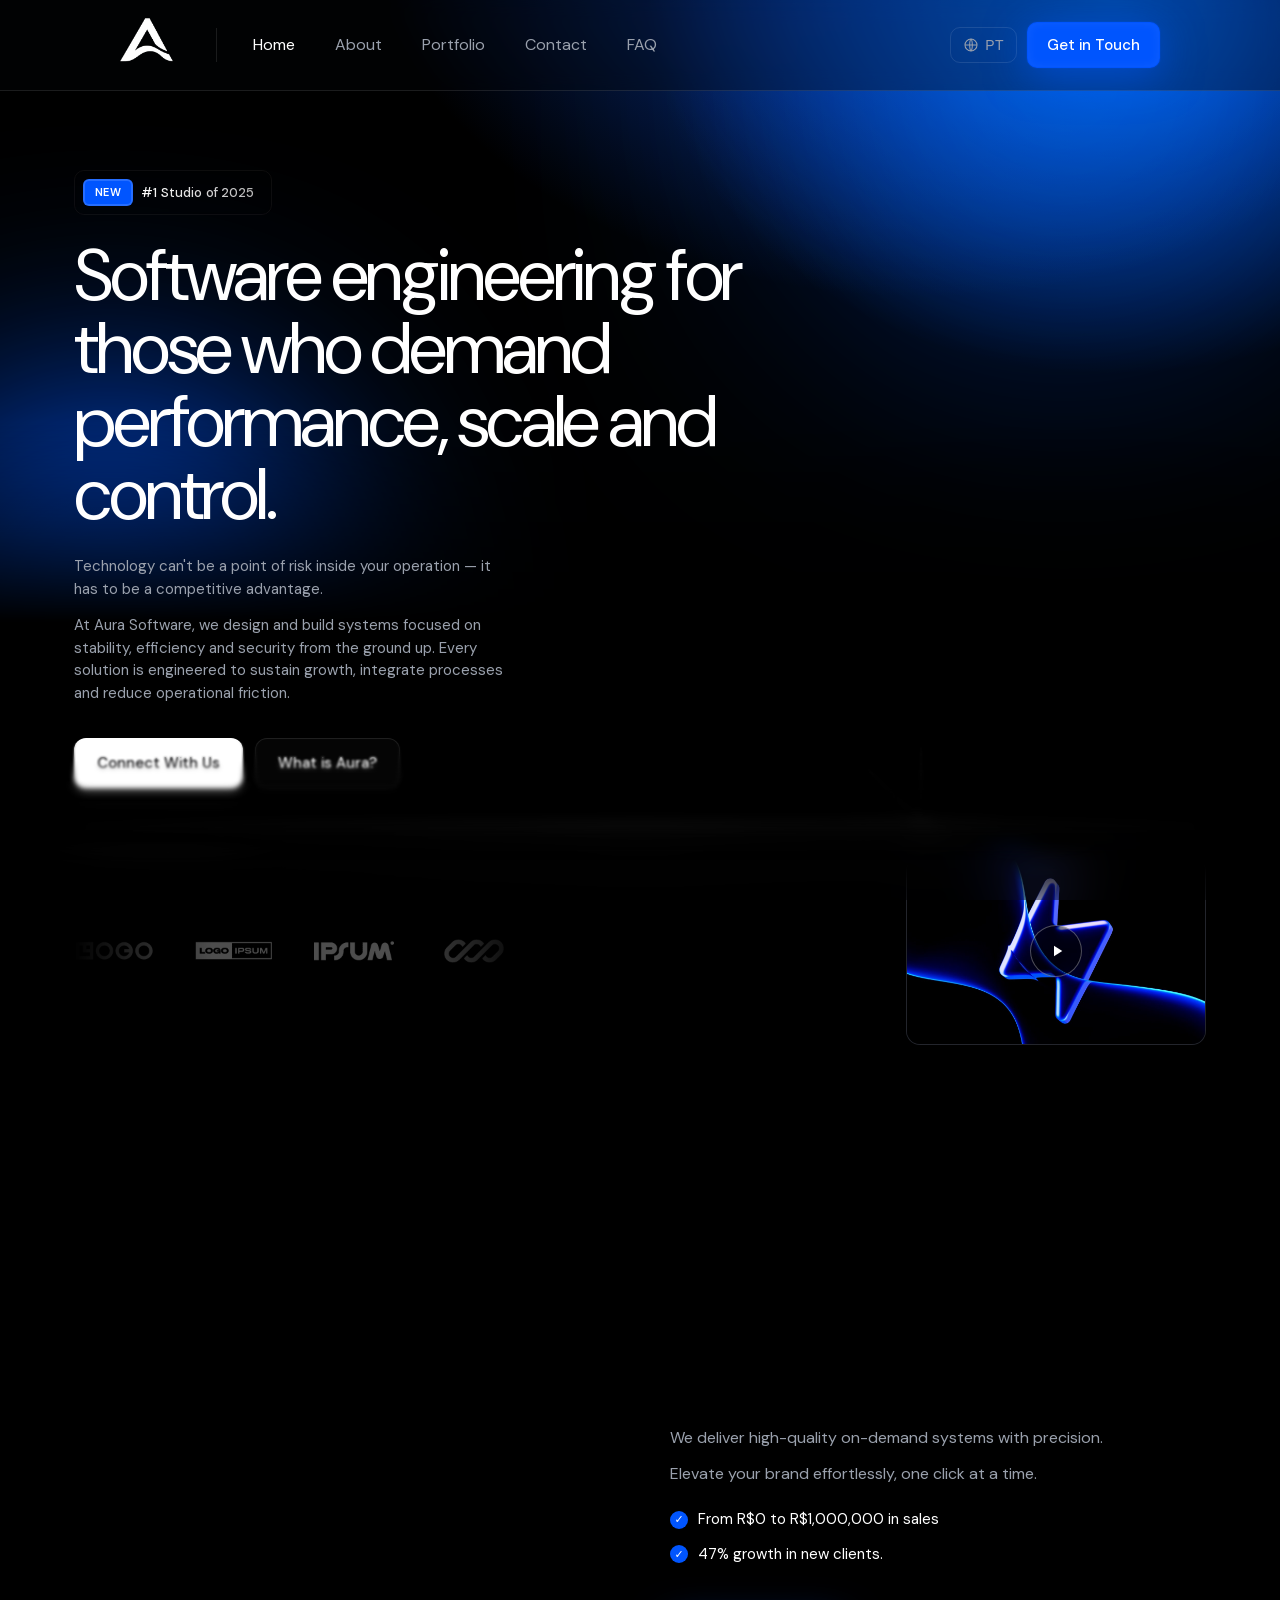
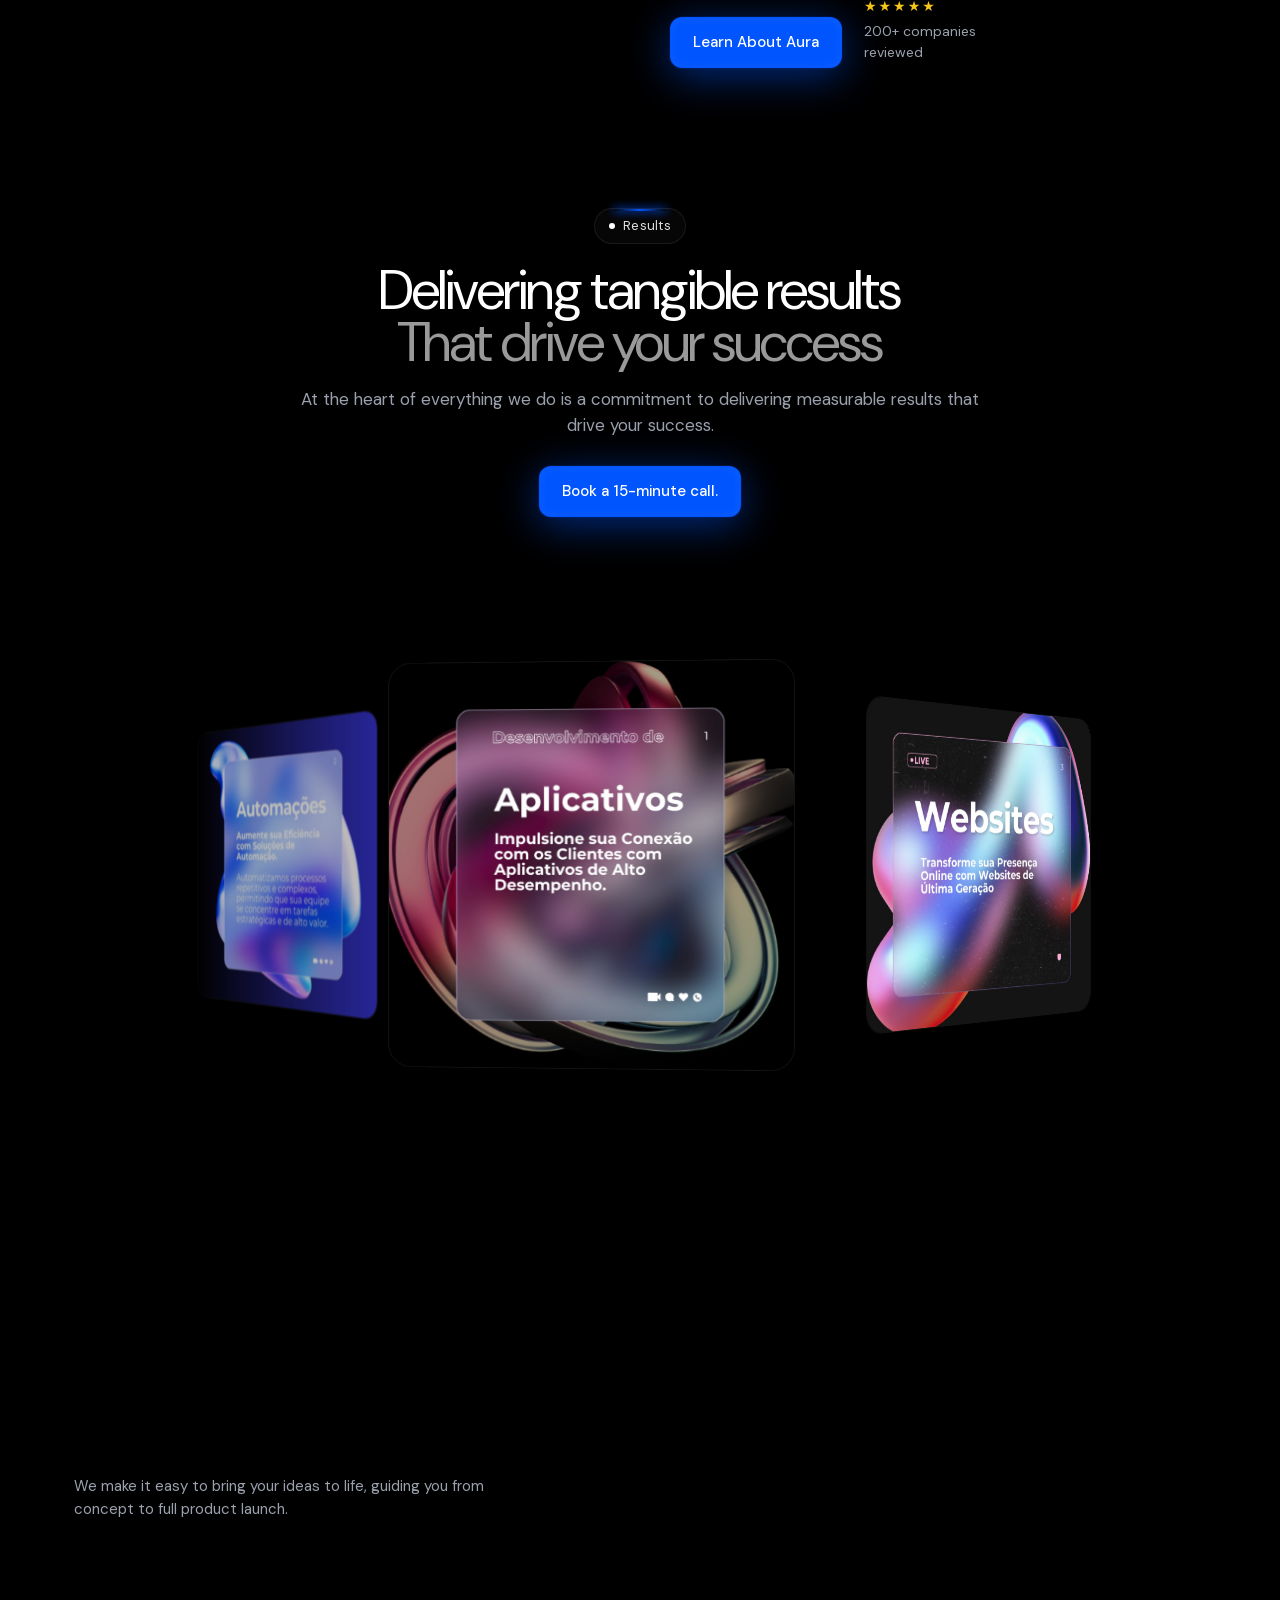
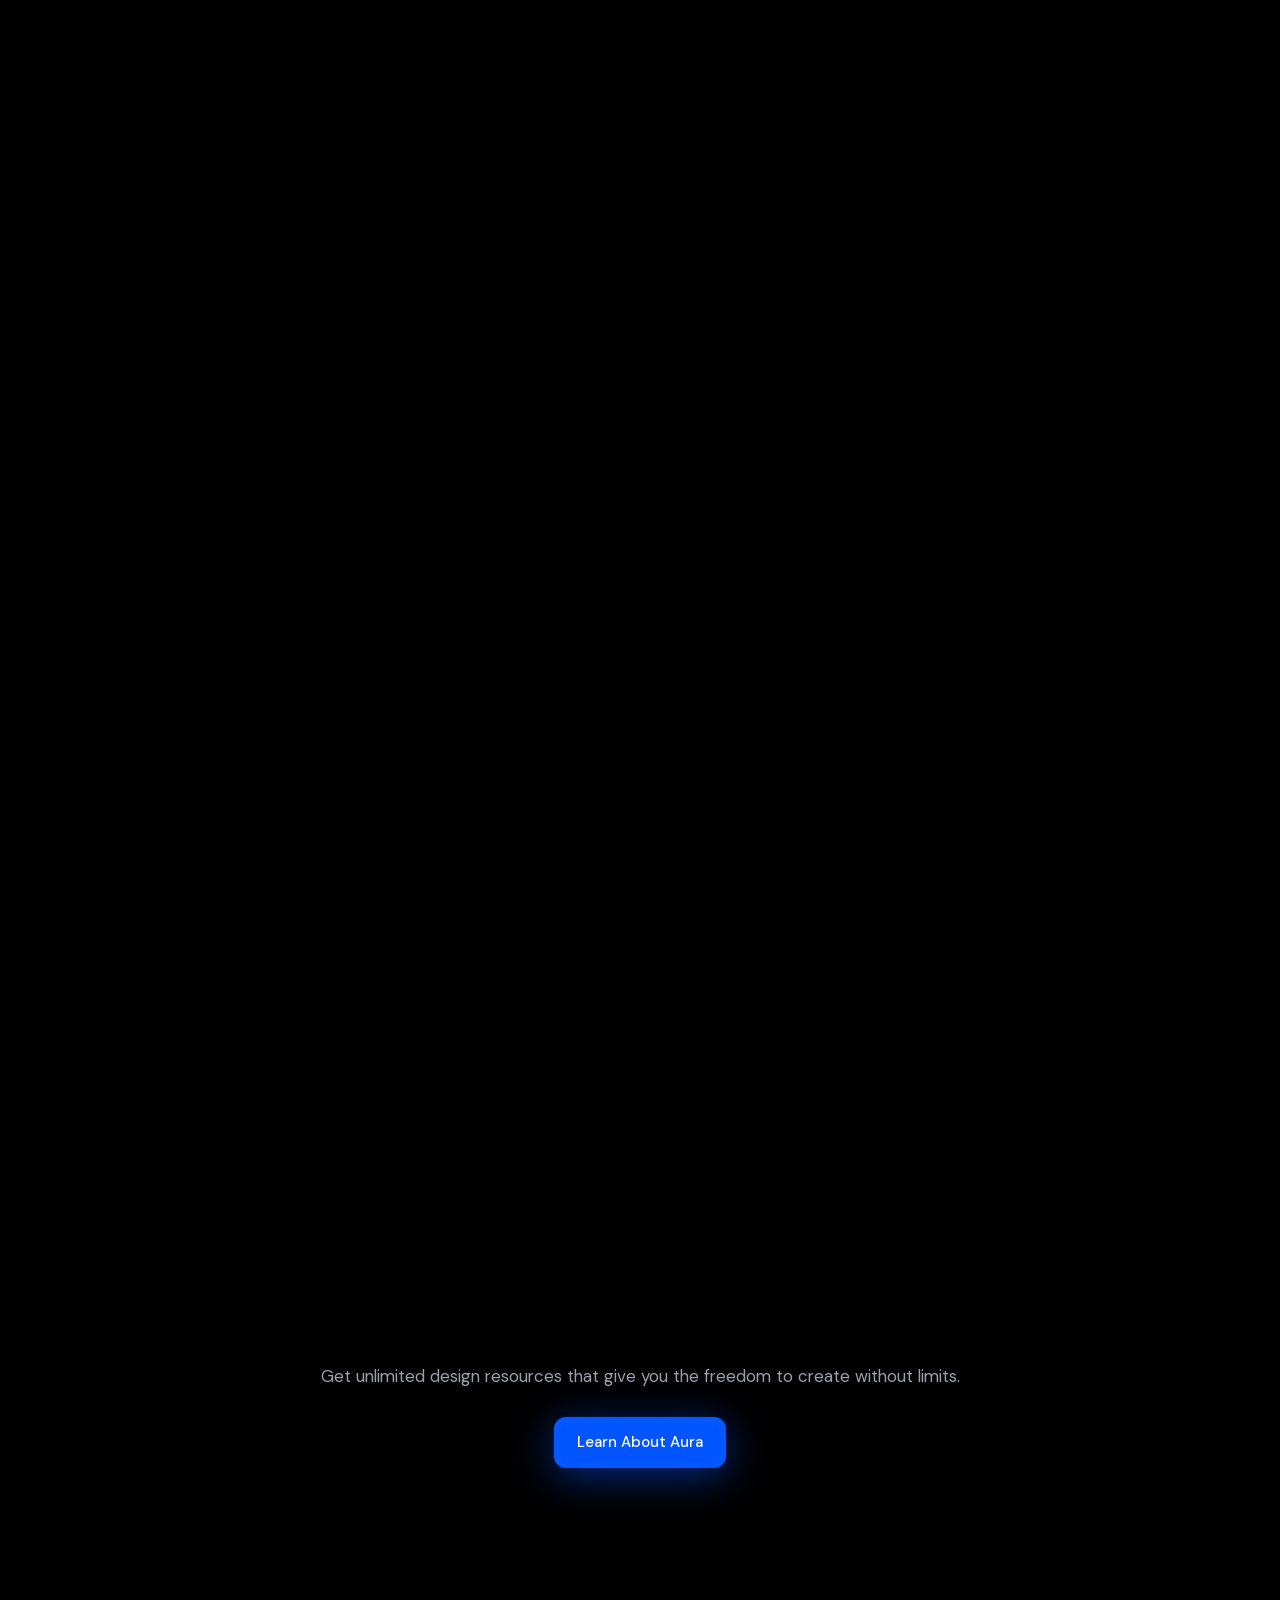
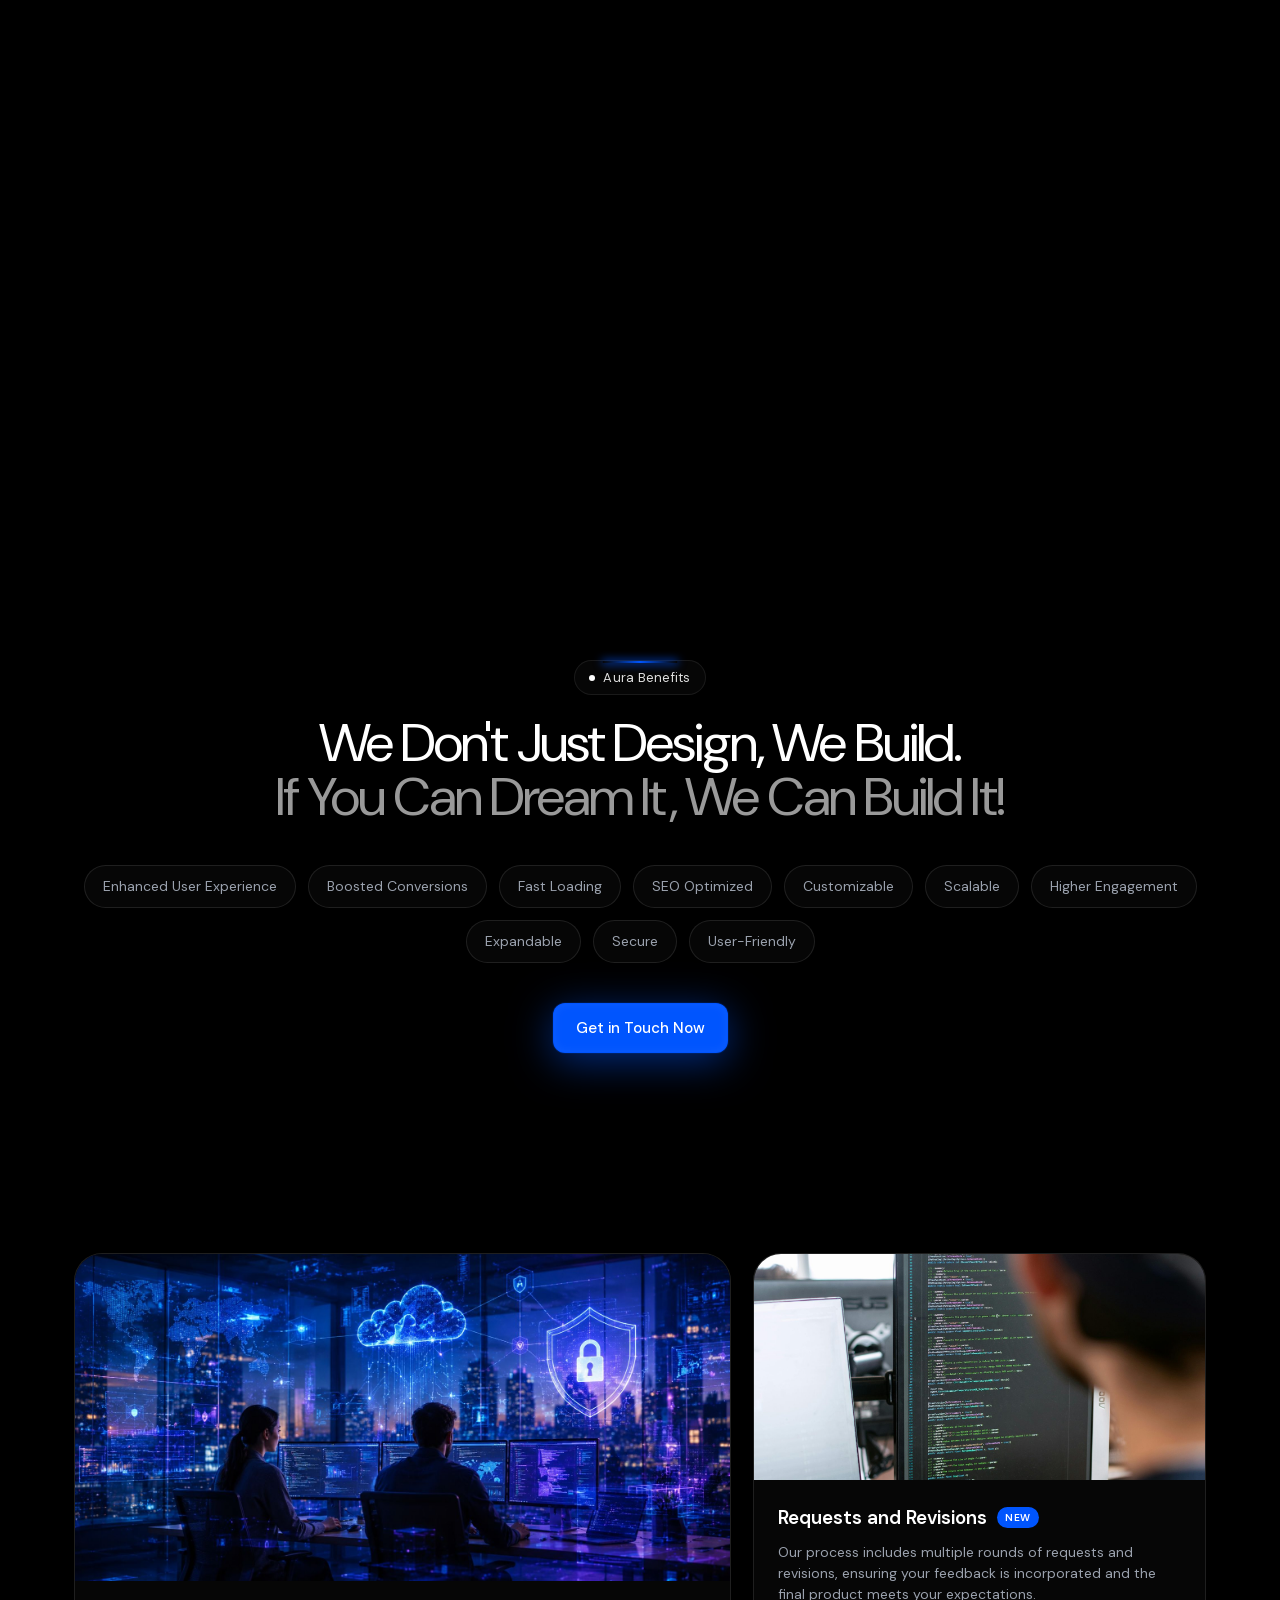
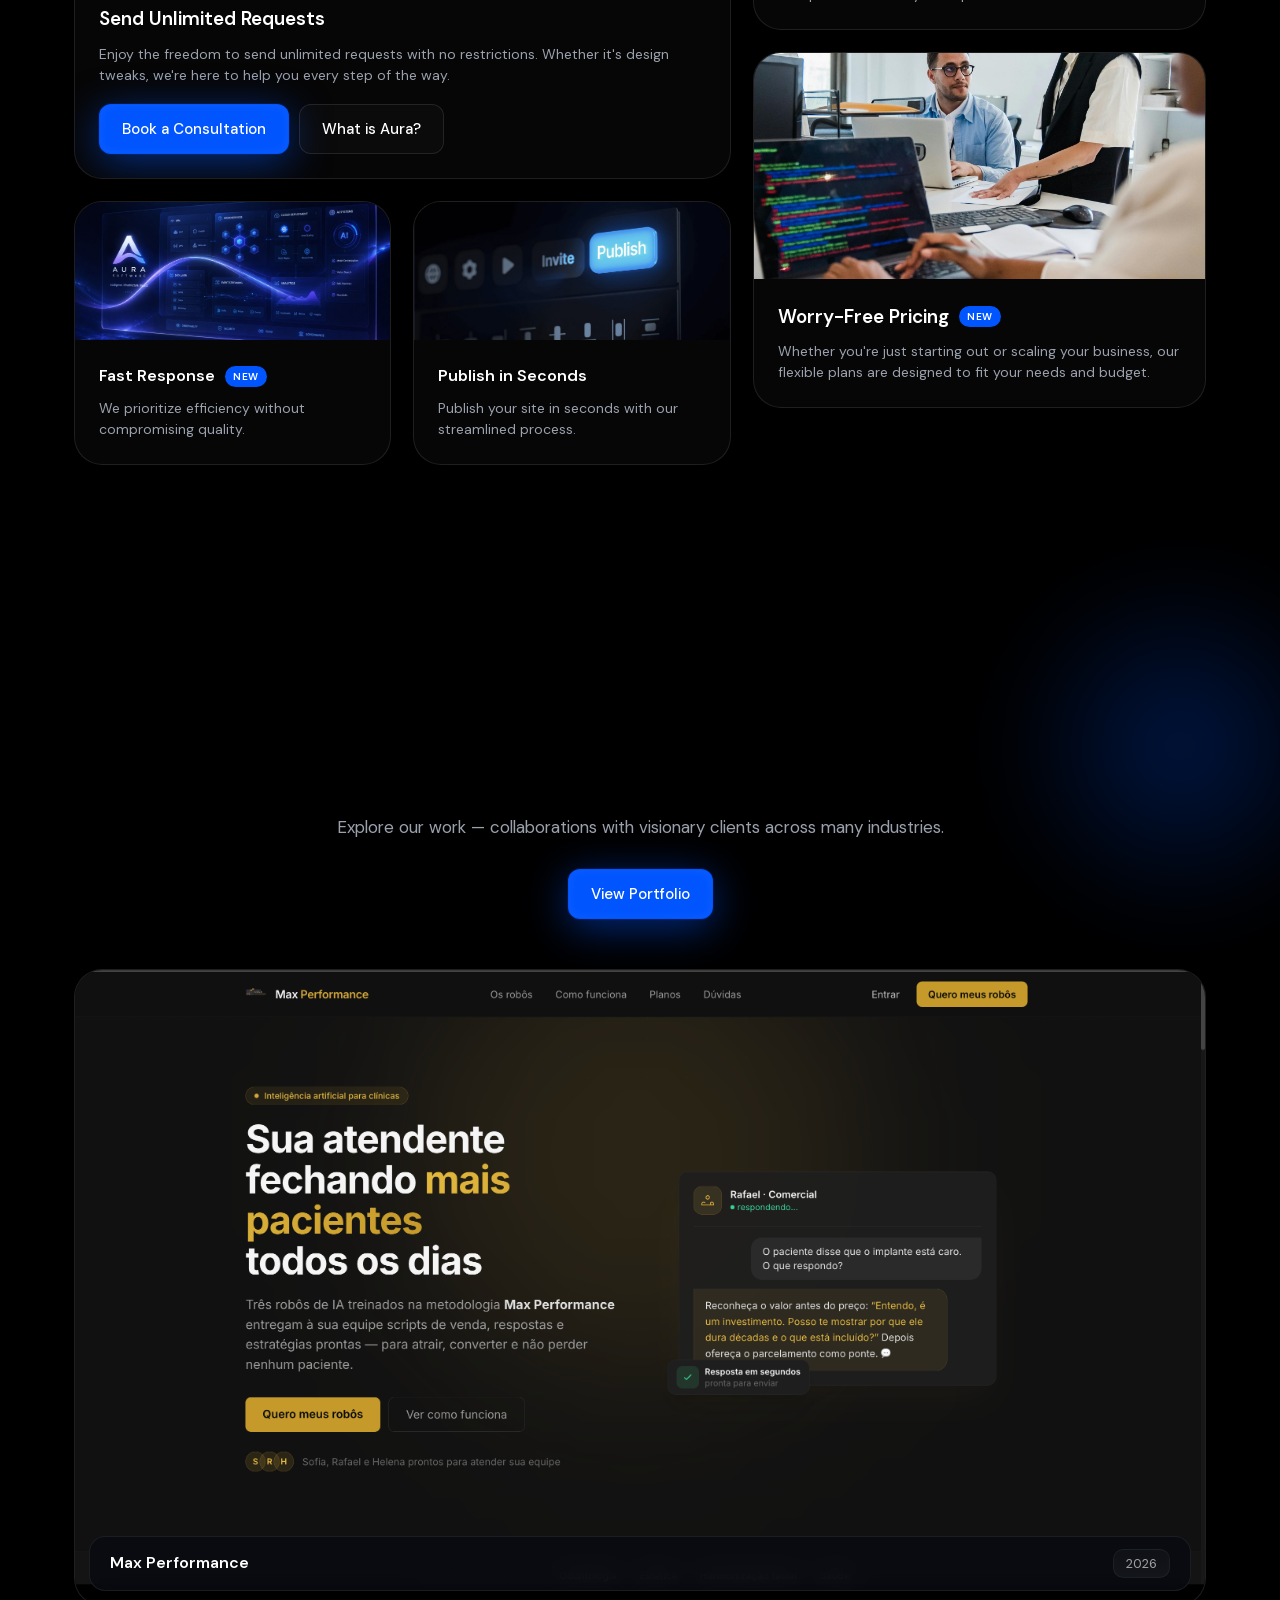
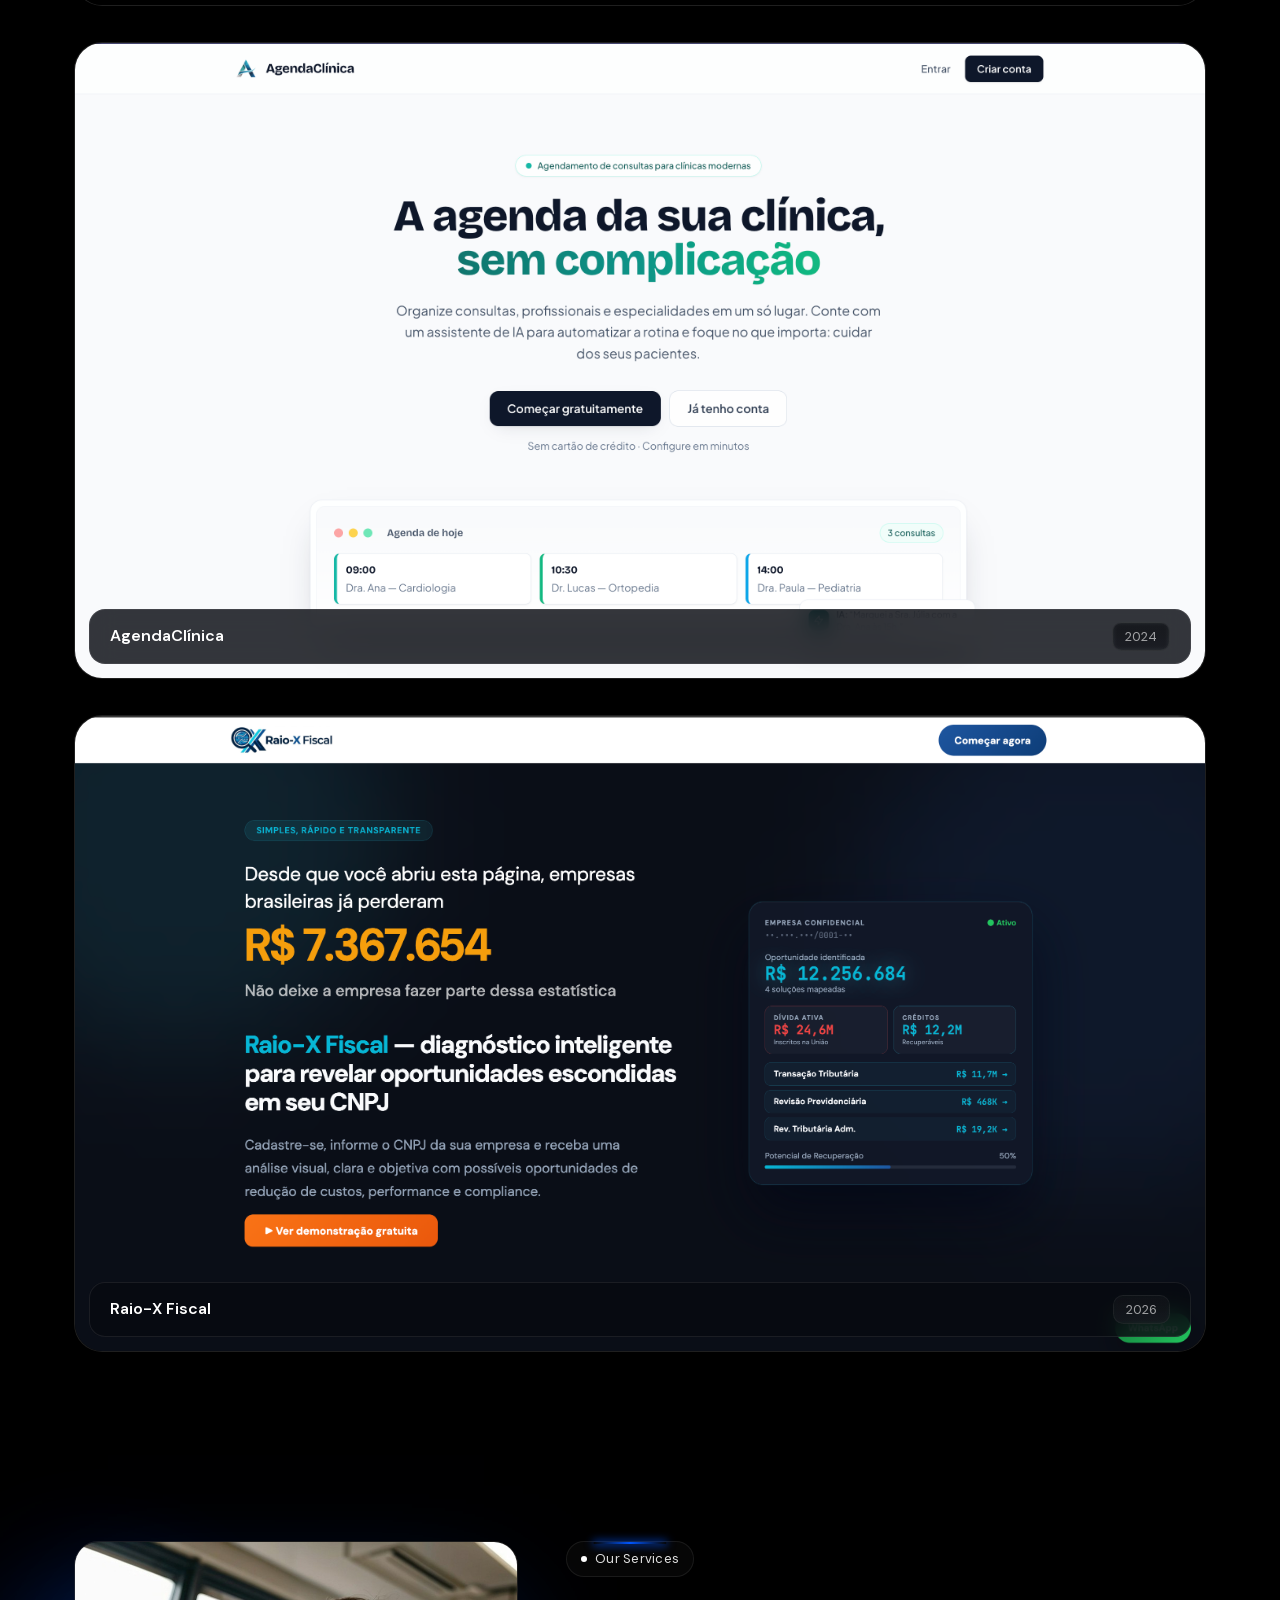
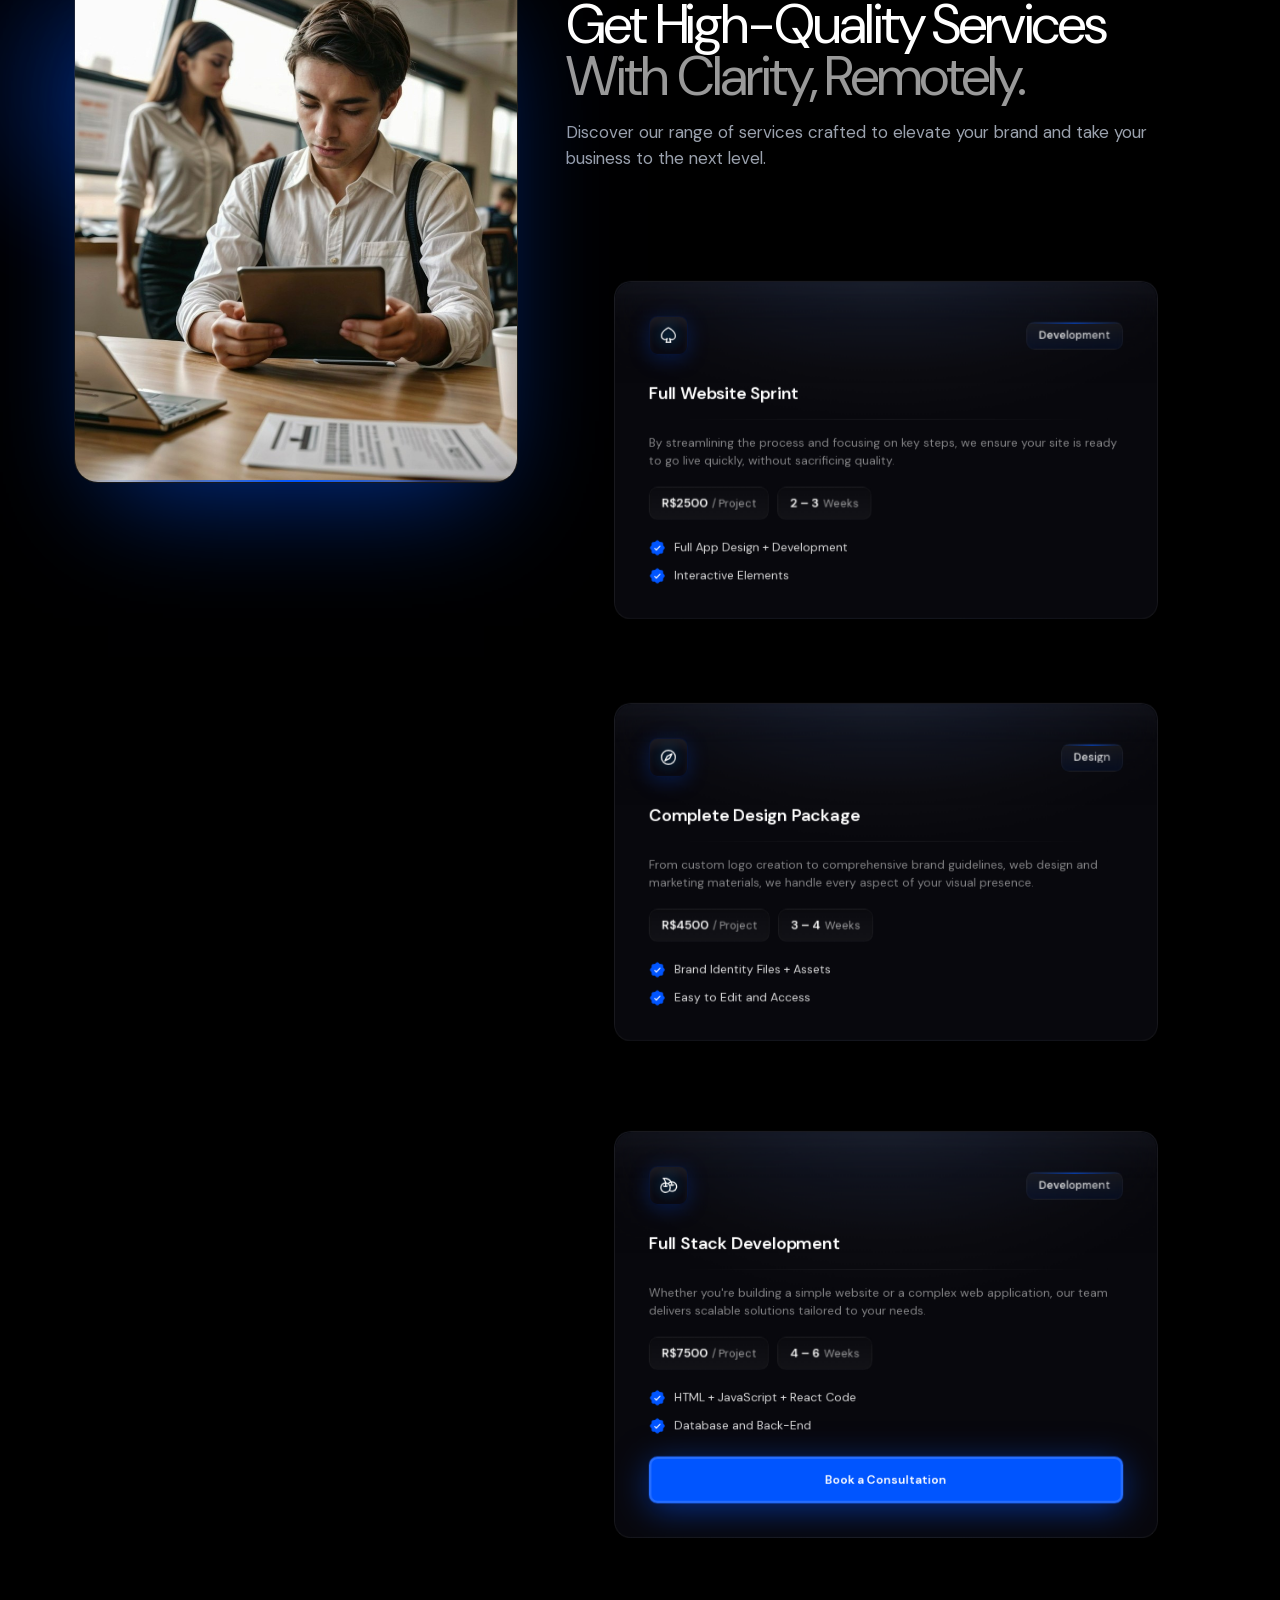
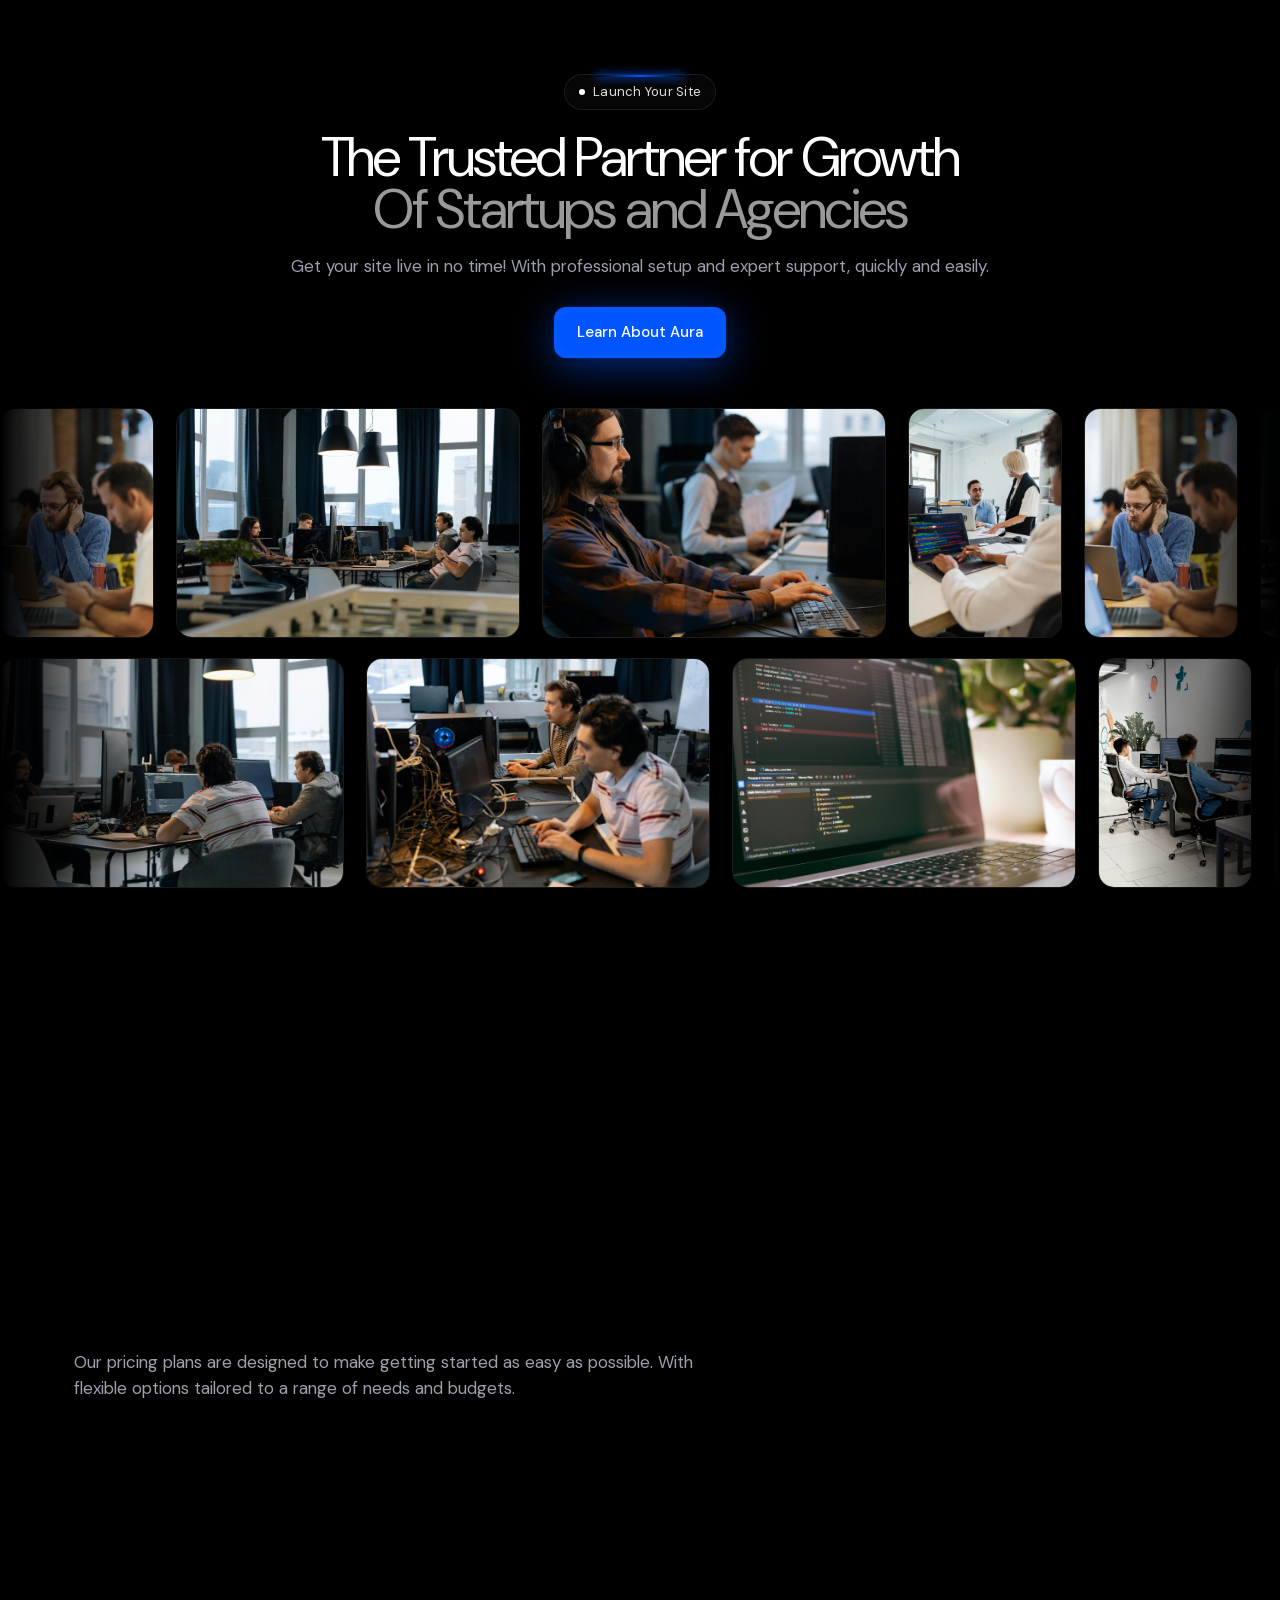
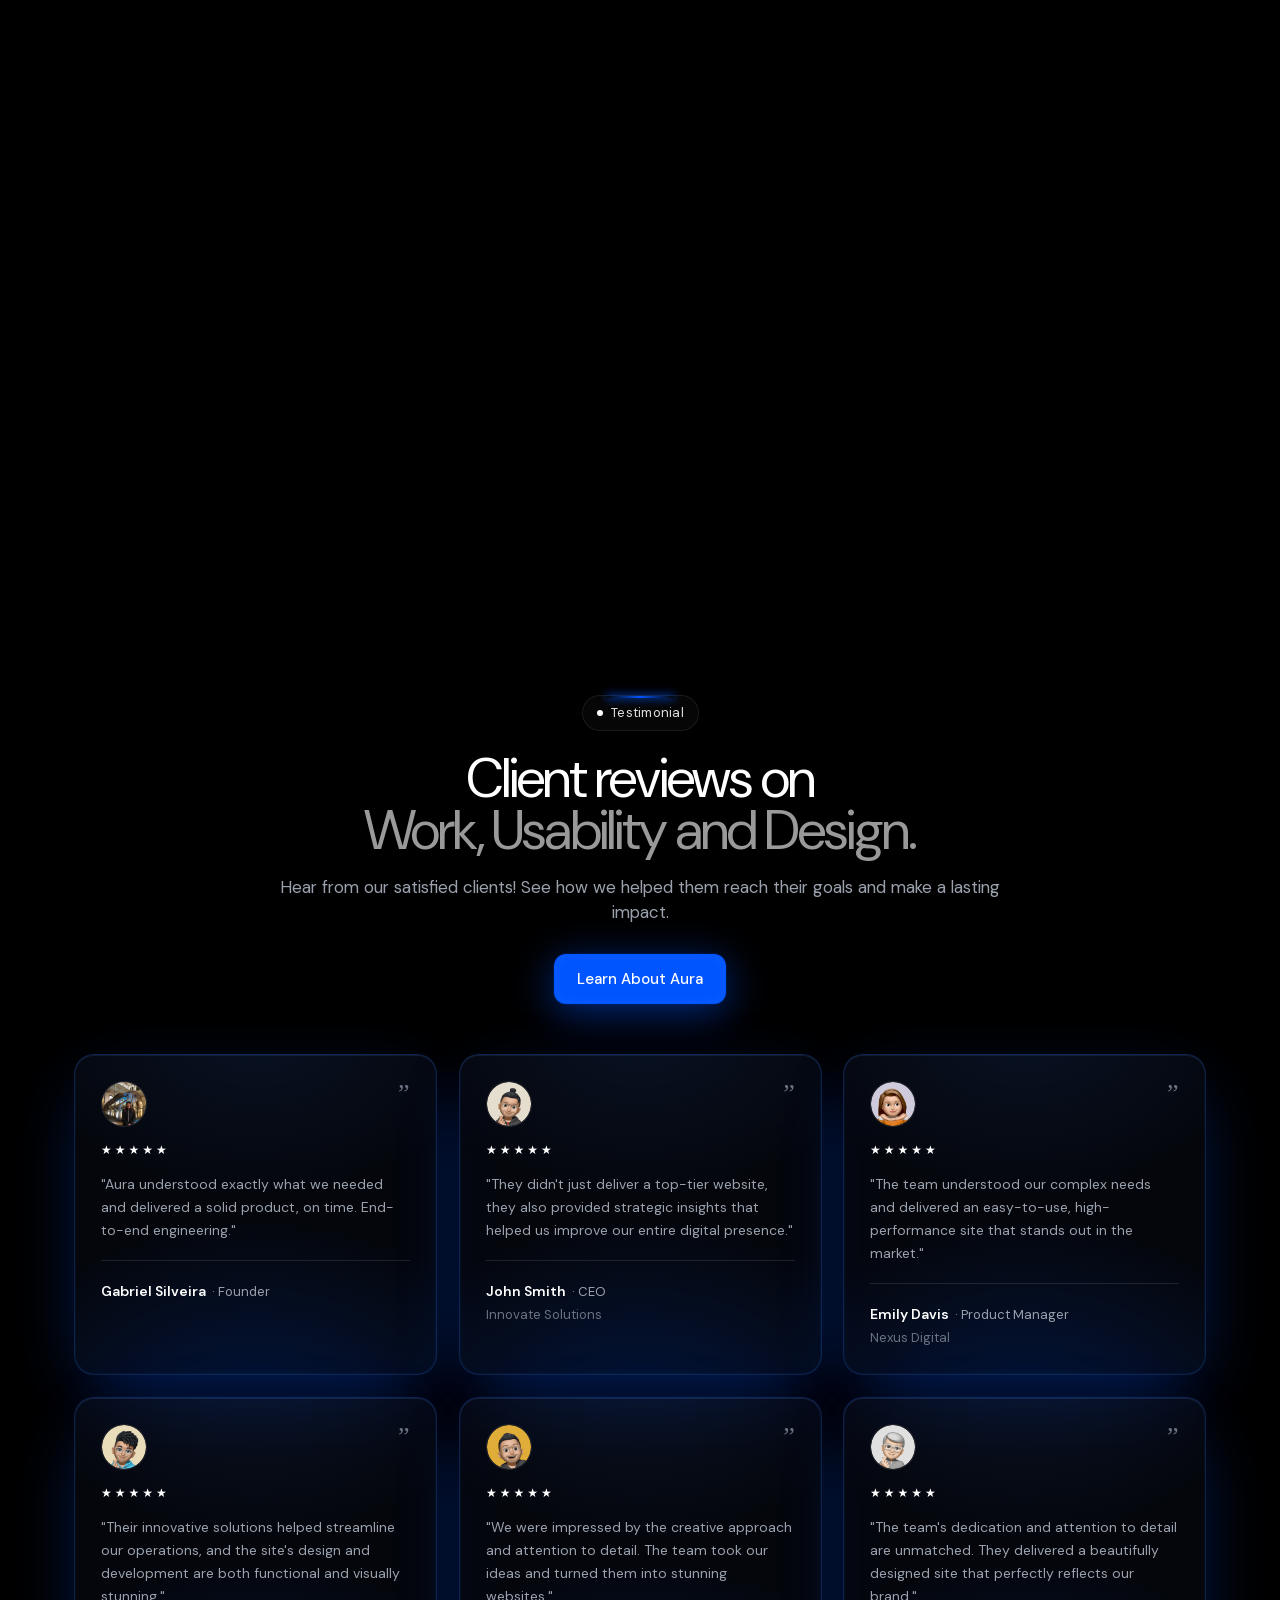
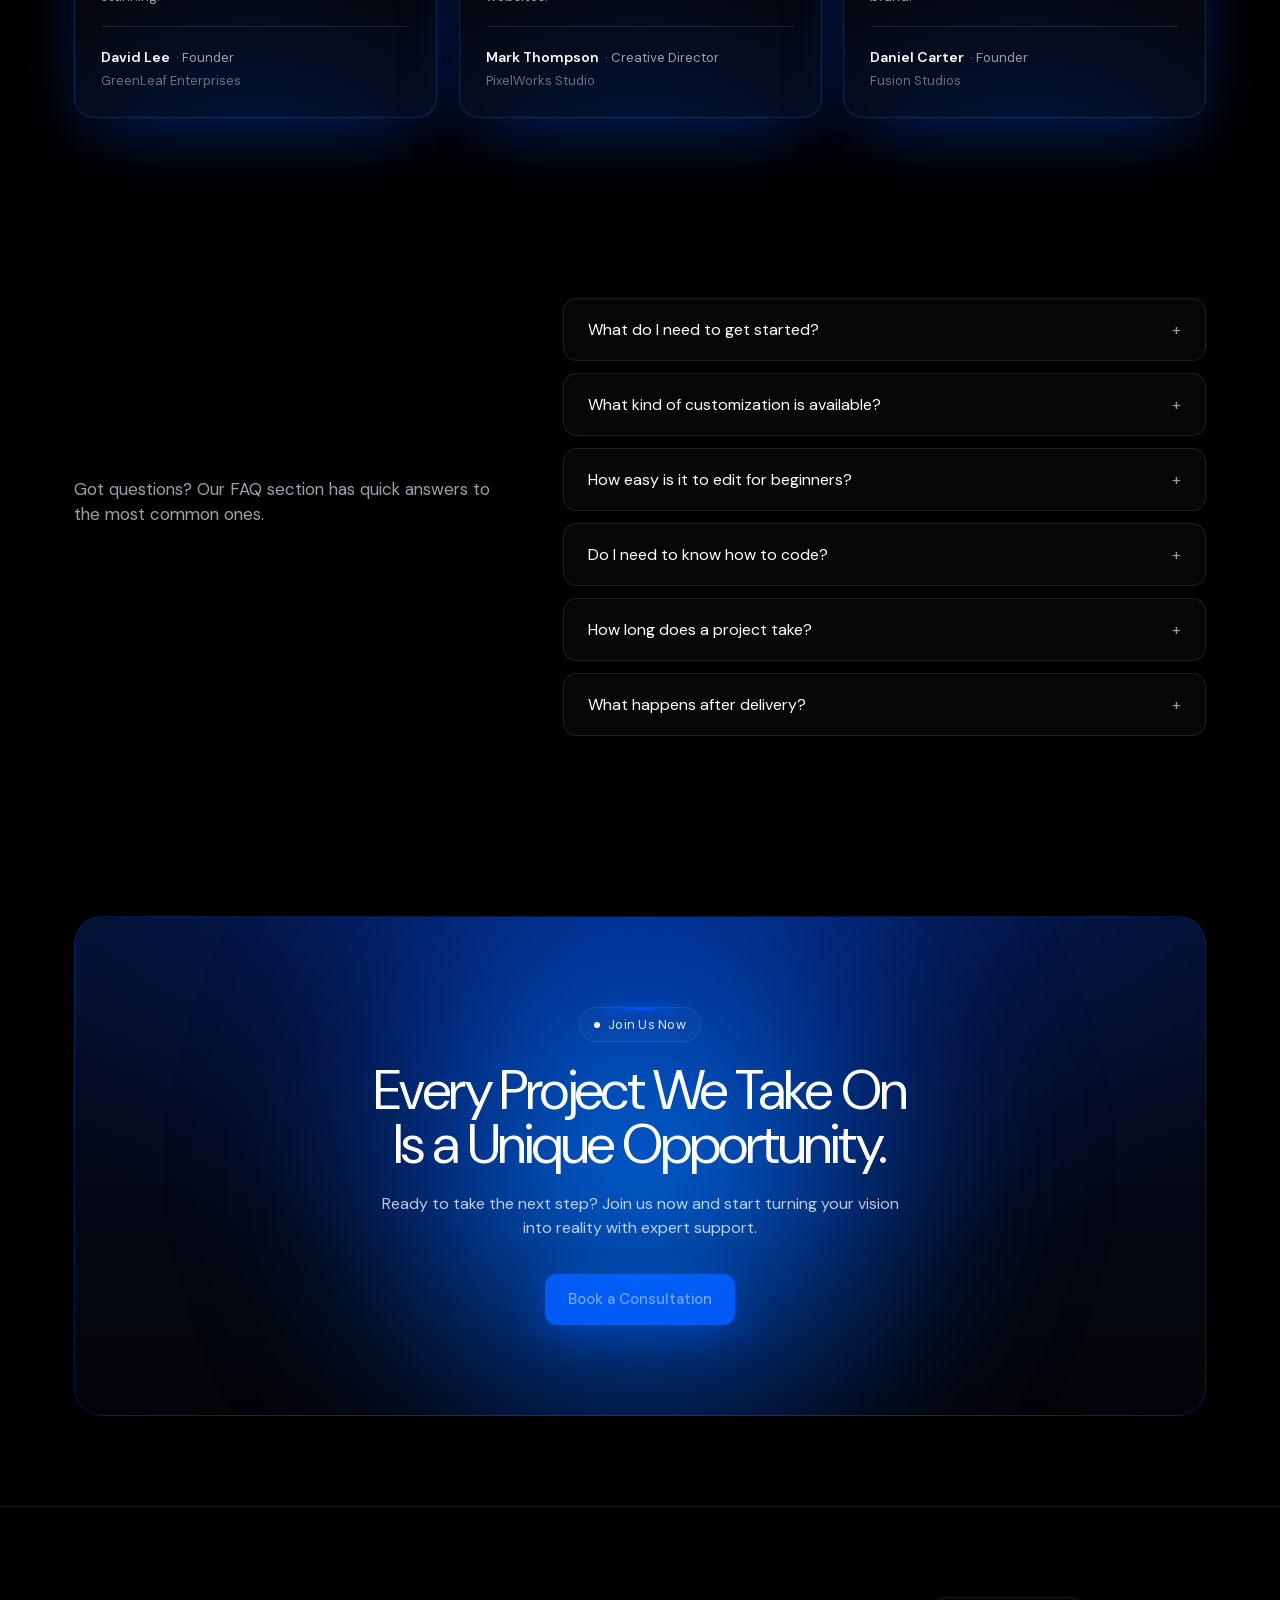
==== index.html @ 496a3a0b "x" ====
<!DOCTYPE html>
<html lang="pt-BR">
<head>
<meta charset="utf-8" />
<meta name="viewport" content="width=device-width, initial-scale=1" />
<title>Aura Software — Desenvolvimento de Sites e Sistemas</title>
<meta name="description" content="A Aura Software desenvolve sites, sistemas e aplicações sob medida para o seu negócio. Software de alta qualidade que transforma ideias em resultados." />
<link rel="icon" href="assets/img/logo-nav.png" />
<link rel="apple-touch-icon" href="assets/img/logo-nav.png" />
<meta property="og:type" content="website" />
<meta property="og:url" content="https://aurasoftware.cloud/" />
<meta property="og:site_name" content="Aura Software" />
<meta property="og:locale" content="pt_BR" />
<meta property="og:title" content="Aura Software — Desenvolvimento de Sites e Sistemas" />
<meta property="og:description" content="A Aura Software desenvolve sites, sistemas e aplicações sob medida para o seu negócio. Software de alta qualidade que transforma ideias em resultados." />
<meta property="og:image" content="https://aurasoftware.cloud/assets/og-image.png" />
<meta property="og:image:width" content="1200" />
<meta property="og:image:height" content="630" />
<meta name="twitter:card" content="summary_large_image" />
<meta name="twitter:image" content="https://aurasoftware.cloud/assets/og-image.png" />
<link rel="preload" href="assets/fonts/dmsans-latin.woff2" as="font" type="font/woff2" crossorigin />
<link rel="stylesheet" href="styles.css?v=63" />
</head>
<body>

<div class="nav-wrap">
  <nav class="nav">
    <a class="logo" href="index.html"><img src="assets/img/logo-nav.png" alt="Aura Software" /></a>
    <span class="nav-sep"></span>
    <div class="nav-links">
      <a href="index.html" class="active">Início</a>
      <a href="sobre.html">Sobre</a>
      <a href="portfolio.html">Portfólio</a>
      <a href="contato.html">Contato</a>
      <a href="contato.html#faq">Perguntas Frequentes</a>
    </div>
    <div class="nav-cta">
      <button class="lang-btn" type="button" data-lang-switch aria-label="Change language"><svg viewBox="0 0 24 24" fill="none" stroke="currentColor" stroke-width="1.6"><circle cx="12" cy="12" r="9"/><path d="M3 12h18M12 3c2.6 2.7 2.6 15.3 0 18M12 3c-2.6 2.7-2.6 15.3 0 18"/></svg><span class="lang-code">PT</span></button>
      <a class="btn btn-primary" href="contato.html">Entre Em Contato</a>
      <button class="hamburger" id="hamburger" aria-label="Menu"><span></span><span></span></button>
    </div>
  </nav>
  <div class="mobile-menu" id="mobileMenu">
    <a href="index.html">Início</a>
    <a href="sobre.html">Sobre</a>
    <a href="portfolio.html">Portfólio</a>
    <a href="contato.html">Contato</a>
    <a href="contato.html#faq">Perguntas Frequentes</a>
    <a class="btn btn-primary" href="contato.html">Entre Em Contato</a>
  </div>
</div>

<!-- ===================== HERO ===================== -->
<section class="hero" id="inicio">
  <div class="hero-fx" aria-hidden="true">
    <div class="hero-bg"></div>
    <div class="glow hero-glow" id="heroGlow" style="width:520px;height:520px;top:38%;left:-40px;opacity:.85"></div>
    <div class="glow hero-glow" id="heroGlow2" style="width:440px;height:440px;top:-90px;right:6%;opacity:.6"></div>
  </div>
  <div class="container hero-inner">
    <span class="hl-tag">
      <span class="hl-badge">NOVO</span>
      <span class="hl-title">Estúdio nº 1 de 2025</span>
    </span>
    <h1>Engenharia de Software para quem exige Performance, Escala e Controle.</h1>
    <div class="hero-bottom">
      <div>
        <p>Tecnologia não pode ser um ponto de risco dentro da sua operação — ela precisa ser um diferencial competitivo.</p>
        <p>Na Aura Software, projetamos e desenvolvemos sistemas com foco em estabilidade, eficiência e segurança desde a base. Cada solução é pensada para sustentar crescimento, integrar processos e reduzir fricção operacional.</p>
        <div class="hero-actions">
          <a class="btn btn-light" href="contato.html">Conecte-se Conosco</a>
          <a class="btn" href="sobre.html">O que é Aura?</a>
        </div>
      </div>
    </div>
    <div class="hero-strip">
      <div class="marquee brand-marquee">
        <div class="marquee-track">
          <img src="assets/img/logo-1.png" alt="" /><img src="assets/img/logo-2.png" alt="Logo" /><img src="assets/img/logo-3.png" alt="Logo" /><img src="assets/img/logo-4.png" alt="Logo" />
          <img src="assets/img/logo-1.png" alt="" /><img src="assets/img/logo-2.png" alt="Logo" /><img src="assets/img/logo-3.png" alt="Logo" /><img src="assets/img/logo-4.png" alt="Logo" />
          <img src="assets/img/logo-1.png" alt="" /><img src="assets/img/logo-2.png" alt="Logo" /><img src="assets/img/logo-3.png" alt="Logo" /><img src="assets/img/logo-4.png" alt="Logo" />
          <img src="assets/img/logo-1.png" alt="" /><img src="assets/img/logo-2.png" alt="Logo" /><img src="assets/img/logo-3.png" alt="Logo" /><img src="assets/img/logo-4.png" alt="Logo" />
        </div>
      </div>
      <div class="video-wrap">
        <img class="star" src="assets/img/star-line.svg" alt="" />
        <div class="video-preview">
          <img src="assets/img/video-preview.jpg" alt="Apresentação Aura" />
          <div class="play"><svg viewBox="0 0 24 24"><path d="M8 5v14l11-7z"/></svg></div>
        </div>
      </div>
    </div>
    <hr class="hero-divider" />
  </div>
</section>

<!-- ===================== SOBRE AURA (código) ===================== -->
<section class="split split-code">
  <div class="container">
    <div class="split-grid">
      <div class="split-img"><img src="assets/img/code.jpg" alt="Código em desenvolvimento na Aura" /></div>
      <div class="split-body">
        <span class="eyebrow">Sobre Aura</span>
        <h2>Construindo Marcas Mais Fortes <span class="dim">Criando impressões!</span></h2>
        <p class="no-reveal">Entregamos sistemas sob demanda de alta qualidade com precisão.</p>
        <p class="no-reveal">Eleve sua marca sem esforço, um clique de cada vez.</p>
        <ul class="check-list no-reveal">
          <li>De R$ 0 a R$ 1.000.000 em vendas</li>
          <li>Crescimento de 47% em novos clientes.</li>
        </ul>
        <div class="split-cta no-reveal">
          <a class="btn btn-primary" href="sobre.html">Ver sobre Aura</a>
          <div class="split-note"><span class="stars">★★★★★</span> Mais de 200 empresas avaliadas</div>
        </div>
      </div>
    </div>
  </div>
</section>

<!-- ===================== CARROSSEL 3D ===================== -->
<section class="services-blobs carrossel-3d" id="carrossel-3d">
  <div class="container">
    <div class="section-head" style="margin-bottom:54px">
      <span class="eyebrow">Resultados</span>
      <h2>Entregando resultados tangíveis <span class="dim">Que impulsionam o seu sucesso</span></h2>
      <p class="no-reveal">No cerne de tudo o que fazemos está o compromisso de gerar resultados mensuráveis que impulsionem o seu sucesso.</p>
      <a class="btn btn-primary no-reveal" href="contato.html" style="margin-top:28px">Agende uma call de 15 minutos.</a>
    </div>
    <div class="bcar" id="svcCarousel">
      <div class="bcar-track">
        <div class="bcar-card"><div class="bcar-frame"><div class="bcar-inner"><img src="assets/img/card-apps.png" alt="Desenvolvimento de Aplicativos — Impulsione sua conexão com os clientes com aplicativos de alto desempenho." /></div></div></div>
        <div class="bcar-card"><div class="bcar-frame"><div class="bcar-inner"><img src="assets/img/card-sites.png" alt="Websites — Transforme sua presença online com websites de última geração." /></div></div></div>
        <div class="bcar-card"><div class="bcar-frame"><div class="bcar-inner"><img src="assets/img/card-auto.png" alt="Automações — Aumente sua eficiência com soluções de automação." /></div></div></div>
      </div>
    </div>
  </div>
</section>

<!-- ===================== PROCESSO (Simplificamos a jornada) ===================== -->
<section class="processo">
  <div class="container">
    <div class="processo-grid">
      <div>
        <div class="processo-head">
          <span class="eyebrow">Como trabalhamos?</span>
          <h2>Simplificamos a jornada <span class="dim">do design ao lançamento.</span></h2>
          <p class="no-reveal">Nós facilitamos a concretização das suas ideias, guiando você desde a concepção até o lançamento completo do produto.</p>
        </div>
        <div class="steps">
          <div class="step">
            <div class="step-top">
              <div class="step-ico"><svg viewBox="0 0 256 256"><path d="M152,224a8,8,0,0,1-8,8H112a8,8,0,0,1,0-16h32A8,8,0,0,1,152,224ZM128,112a12,12,0,1,0-12-12A12,12,0,0,0,128,112Zm95.62,43.83-12.36,55.63a16,16,0,0,1-25.51,9.11L158.51,200h-61L70.25,220.57a16,16,0,0,1-25.51-9.11L32.38,155.83a16.09,16.09,0,0,1,3.32-13.71l28.56-34.26a123.07,123.07,0,0,1,8.57-36.67c12.9-32.34,36-52.63,45.37-59.85a16,16,0,0,1,19.6,0c9.34,7.22,32.47,27.51,45.37,59.85a123.07,123.07,0,0,1,8.57,36.67l28.56,34.26A16.09,16.09,0,0,1,223.62,155.83ZM99.43,184h57.14c21.12-37.54,25.07-73.48,11.74-106.88C156.55,47.64,134.49,29,128,24c-6.51,5-28.57,23.64-40.33,53.12C74.36,110.52,78.31,146.46,99.43,184Zm-15,5.85Q68.28,160.5,64.83,132.16L48,152.36,60.36,208l.18-.13ZM208,152.36l-16.83-20.2q-3.42,28.28-19.56,57.69l23.85,18,.18.13Z"/></svg></div>
              <span class="stage">Estágio 1</span>
            </div>
            <h3>Começo</h3>
            <p>A fase inicial é onde tudo começa. Nós nos alinhamos com você para entender seus objetivos, sua visão e suas expectativas. Isso é feito por meio de discussões aprofundadas e pesquisas minuciosas.</p>
            <div class="pills"><span>Consulta Abrangente</span><span>Escopo do Projeto</span></div>
            <div class="step-blur" aria-hidden="true"></div>
          </div>
          <div class="step">
            <div class="step-top">
              <div class="step-ico"><svg viewBox="0 0 256 256"><path d="M196.12,128c24.65-34.61,37.22-70.38,19.74-87.86S162.61,35.23,128,59.88C93.39,35.23,57.62,22.66,40.14,40.14S35.23,93.39,59.88,128c-24.65,34.61-37.22,70.38-19.74,87.86h0c5.63,5.63,13.15,8.14,21.91,8.14,18.48,0,42.48-11.17,66-27.88C151.47,212.83,175.47,224,194,224c8.76,0,16.29-2.52,21.91-8.14h0C233.34,198.38,220.77,162.61,196.12,128Zm8.43-76.55c7.64,7.64,2.48,32.4-18.52,63.28a300.33,300.33,0,0,0-21.19-23.57A300.33,300.33,0,0,0,141.27,70C172.15,49,196.91,43.8,204.55,51.45ZM176.29,128a289.14,289.14,0,0,1-22.76,25.53A289.14,289.14,0,0,1,128,176.29a289.14,289.14,0,0,1-25.53-22.76A289.14,289.14,0,0,1,79.71,128,298.62,298.62,0,0,1,128,79.71a289.14,289.14,0,0,1,25.53,22.76A289.14,289.14,0,0,1,176.29,128ZM51.45,51.45c2.2-2.21,5.83-3.35,10.62-3.35C73.89,48.1,92.76,55,114.72,70A304,304,0,0,0,91.16,91.16,300.33,300.33,0,0,0,70,114.73C49,83.85,43.81,59.09,51.45,51.45Zm0,153.1C43.81,196.91,49,172.15,70,141.27a300.33,300.33,0,0,0,21.19,23.57A304.18,304.18,0,0,0,114.73,186C83.85,207,59.09,212.2,51.45,204.55Zm153.1,0c-7.64,7.65-32.4,2.48-63.28-18.52a304.18,304.18,0,0,0,23.57-21.19A300.33,300.33,0,0,0,186,141.27C207,172.15,212.19,196.91,204.55,204.55ZM140,128a12,12,0,1,1-12-12A12,12,0,0,1,140,128Z"/></svg></div>
              <span class="stage">Estágio 2</span>
            </div>
            <h3>Execução</h3>
            <p>Com uma estratégia clara definida, passamos para a fase de execução, onde as ideias ganham vida. Nossa equipe trabalha com alta eficiência e colaboração para implementar o plano.</p>
            <div class="pills"><span>Integração perfeita</span><span>Colaboração em tempo real</span></div>
            <div class="step-blur" aria-hidden="true"></div>
          </div>
          <div class="step">
            <div class="step-top">
              <div class="step-ico"><svg viewBox="0 0 256 256"><path d="M174.63,81.37a80,80,0,1,0-93.26,93.26,80,80,0,1,0,93.26-93.26ZM224,160c0,1.52-.07,3-.18,4.51l-50-50A80,80,0,0,0,176,98,64.11,64.11,0,0,1,224,160Zm-13.47,39.21L157.91,146.6a80.5,80.5,0,0,0,9.93-15.44L219.7,183A64,64,0,0,1,210.53,199.21ZM183,219.7l-51.86-51.86a80.5,80.5,0,0,0,15.44-9.93l52.61,52.62A64,64,0,0,1,183,219.7ZM45.47,56.79,98.09,109.4a80.5,80.5,0,0,0-9.93,15.44L36.3,73A64,64,0,0,1,45.47,56.79ZM73,36.3l51.86,51.86a80.5,80.5,0,0,0-15.44,9.93L56.79,45.47A64,64,0,0,1,73,36.3ZM160,96a64.07,64.07,0,0,1-64,64A64.07,64.07,0,0,1,160,96Zm-2-16a80,80,0,0,0-16.49,2.13l-50-50C93,32.07,94.48,32,96,32A64.11,64.11,0,0,1,158,80.05ZM32,96c0-1.52.07-3,.18-4.51l50,50A80,80,0,0,0,80.05,158,64.11,64.11,0,0,1,32,96ZM98,176a80,80,0,0,0,16.49-2.13l50,50c-1.49.11-3,.18-4.51.18A64.11,64.11,0,0,1,98,176Z"/></svg></div>
              <span class="stage">Estágio 3</span>
            </div>
            <h3>Transferência</h3>
            <p>Após a finalização do projeto e desenvolvimento, passamos sem problemas para a fase de entrega. Nessa etapa, fornecemos todos os recursos, documentação e suporte necessários para um lançamento tranquilo.</p>
            <div class="pills"><span>Suporte contínuo</span><span>Documentação</span></div>
            <a class="btn btn-primary" href="contato.html" style="margin-top:22px;align-self:flex-start">Agende uma Consulta</a>
            <div class="step-blur" aria-hidden="true"></div>
          </div>
        </div>
      </div>
      <div class="processo-side">
        <div class="photo"><img src="assets/img/team.jpg" alt="Equipe Aura no escritório" /></div>
      </div>
    </div>
  </div>
</section>

<!-- ===================== RECURSOS (Recursos de Design Ilimitados) ===================== -->
<section class="features">
  <div class="container">
    <div class="section-head">
      <span class="eyebrow">Diferenciais</span>
      <h2>Recursos de Design Ilimitados <span class="dim">Entregue em um segundo!</span></h2>
      <p class="no-reveal">Obtenha recursos de design ilimitados que lhe dão a liberdade de criar sem limites.</p>
      <a class="btn btn-primary no-reveal" href="sobre.html" style="margin-top:28px">Ver sobre Aura</a>
    </div>
    <!-- defs do gradiente da seta (branco -> cinza), compartilhado por todos os cards -->
    <svg width="0" height="0" style="position:absolute" aria-hidden="true"><defs>
      <linearGradient id="featArrowGrad" x1="0" x2="1" y1="0.5" y2="0.5">
        <stop offset="0" stop-color="rgb(255,255,255)" /><stop offset="1" stop-color="rgb(153,153,153)" />
      </linearGradient>
    </defs></svg>
    <div class="feat-grid">
      <a class="feat" href="contato.html">
        <div class="feat-content">
          <div class="feat-top">
            <div class="feat-iconbox"><img src="assets/img/feat-icon-1.svg" alt="" width="44" height="44" /></div>
            <svg class="feat-arrow" viewBox="0 0 24 24" aria-hidden="true"><path d="M 18.75 6 L 18.75 15.75 C 18.75 16.164 18.414 16.5 18 16.5 C 17.586 16.5 17.25 16.164 17.25 15.75 L 17.25 7.81 L 6.531 18.531 C 6.238 18.824 5.762 18.824 5.469 18.531 C 5.176 18.238 5.176 17.762 5.469 17.469 L 16.19 6.75 L 8.25 6.75 C 7.836 6.75 7.5 6.414 7.5 6 C 7.5 5.586 7.836 5.25 8.25 5.25 L 18 5.25 C 18.414 5.25 18.75 5.586 18.75 6 Z" fill="url(#featArrowGrad)" /></svg>
          </div>
          <div class="feat-middle">
            <div class="feat-titlerow"><p class="feat-title">Aumente Sua Receita</p><span class="feat-badge">PRO</span></div>
            <p class="feat-sub">Aumente os Lucros</p>
          </div>
          <div class="feat-sep"></div>
          <div class="feat-bottom"><p class="feat-desc">Desbloqueie novas fontes de receita com estratégias e marketing orientados por dados.</p></div>
        </div>
        <div class="feat-hl"></div>
      </a>
      <a class="feat" href="contato.html">
        <div class="feat-content">
          <div class="feat-top">
            <div class="feat-iconbox"><img src="assets/img/feat-icon-2.svg" alt="" width="44" height="44" /></div>
            <svg class="feat-arrow" viewBox="0 0 24 24" aria-hidden="true"><path d="M 18.75 6 L 18.75 15.75 C 18.75 16.164 18.414 16.5 18 16.5 C 17.586 16.5 17.25 16.164 17.25 15.75 L 17.25 7.81 L 6.531 18.531 C 6.238 18.824 5.762 18.824 5.469 18.531 C 5.176 18.238 5.176 17.762 5.469 17.469 L 16.19 6.75 L 8.25 6.75 C 7.836 6.75 7.5 6.414 7.5 6 C 7.5 5.586 7.836 5.25 8.25 5.25 L 18 5.25 C 18.414 5.25 18.75 5.586 18.75 6 Z" fill="url(#featArrowGrad)" /></svg>
          </div>
          <div class="feat-middle">
            <div class="feat-titlerow"><p class="feat-title">Ativos Personalizáveis</p></div>
            <p class="feat-sub">Desenhos editáveis</p>
          </div>
          <div class="feat-sep"></div>
          <div class="feat-bottom"><p class="feat-desc">Modifique e personalize facilmente os elementos de design para que se adequem à identidade da sua marca.</p></div>
        </div>
        <div class="feat-hl"></div>
      </a>
      <a class="feat" href="contato.html">
        <div class="feat-content">
          <div class="feat-top">
            <div class="feat-iconbox"><img src="assets/img/feat-icon-3.svg" alt="" width="44" height="44" /></div>
            <svg class="feat-arrow" viewBox="0 0 24 24" aria-hidden="true"><path d="M 18.75 6 L 18.75 15.75 C 18.75 16.164 18.414 16.5 18 16.5 C 17.586 16.5 17.25 16.164 17.25 15.75 L 17.25 7.81 L 6.531 18.531 C 6.238 18.824 5.762 18.824 5.469 18.531 C 5.176 18.238 5.176 17.762 5.469 17.469 L 16.19 6.75 L 8.25 6.75 C 7.836 6.75 7.5 6.414 7.5 6 C 7.5 5.586 7.836 5.25 8.25 5.25 L 18 5.25 C 18.414 5.25 18.75 5.586 18.75 6 Z" fill="url(#featArrowGrad)" /></svg>
          </div>
          <div class="feat-middle">
            <div class="feat-titlerow"><p class="feat-title">Desenvolvimento com Menos Bugs</p></div>
            <p class="feat-sub">Código Otimizado</p>
          </div>
          <div class="feat-sep"></div>
          <div class="feat-bottom"><p class="feat-desc">Nosso desenvolvimento sem erros garante que seu site funcione de forma fluida e rápida.</p></div>
        </div>
        <div class="feat-hl"></div>
      </a>
      <a class="feat" href="contato.html">
        <div class="feat-content">
          <div class="feat-top">
            <div class="feat-iconbox"><img src="assets/img/feat-icon-4.svg" alt="" width="44" height="44" /></div>
            <svg class="feat-arrow" viewBox="0 0 24 24" aria-hidden="true"><path d="M 18.75 6 L 18.75 15.75 C 18.75 16.164 18.414 16.5 18 16.5 C 17.586 16.5 17.25 16.164 17.25 15.75 L 17.25 7.81 L 6.531 18.531 C 6.238 18.824 5.762 18.824 5.469 18.531 C 5.176 18.238 5.176 17.762 5.469 17.469 L 16.19 6.75 L 8.25 6.75 C 7.836 6.75 7.5 6.414 7.5 6 C 7.5 5.586 7.836 5.25 8.25 5.25 L 18 5.25 C 18.414 5.25 18.75 5.586 18.75 6 Z" fill="url(#featArrowGrad)" /></svg>
          </div>
          <div class="feat-middle">
            <div class="feat-titlerow"><p class="feat-title">Projetos Premiados</p></div>
            <p class="feat-sub">Design Reconhecido</p>
          </div>
          <div class="feat-sep"></div>
          <div class="feat-bottom"><p class="feat-desc">Nossos designs premiados demonstram uma criatividade que nos diferencia no setor.</p></div>
        </div>
        <div class="feat-hl"></div>
      </a>
      <a class="feat" href="contato.html">
        <div class="feat-content">
          <div class="feat-top">
            <div class="feat-iconbox"><img src="assets/img/feat-icon-5.svg" alt="" width="44" height="44" /></div>
            <svg class="feat-arrow" viewBox="0 0 24 24" aria-hidden="true"><path d="M 18.75 6 L 18.75 15.75 C 18.75 16.164 18.414 16.5 18 16.5 C 17.586 16.5 17.25 16.164 17.25 15.75 L 17.25 7.81 L 6.531 18.531 C 6.238 18.824 5.762 18.824 5.469 18.531 C 5.176 18.238 5.176 17.762 5.469 17.469 L 16.19 6.75 L 8.25 6.75 C 7.836 6.75 7.5 6.414 7.5 6 C 7.5 5.586 7.836 5.25 8.25 5.25 L 18 5.25 C 18.414 5.25 18.75 5.586 18.75 6 Z" fill="url(#featArrowGrad)" /></svg>
          </div>
          <div class="feat-middle">
            <div class="feat-titlerow"><p class="feat-title">Entrega Extremamente Rápida</p><span class="feat-badge">PRO</span></div>
            <p class="feat-sub">Resposta Rápida</p>
          </div>
          <div class="feat-sep"></div>
          <div class="feat-bottom"><p class="feat-desc">Garantir que seus entregáveis estejam prontos quando você precisar deles, com ótima qualidade.</p></div>
        </div>
        <div class="feat-hl"></div>
      </a>
      <a class="feat" href="contato.html">
        <div class="feat-content">
          <div class="feat-top">
            <div class="feat-iconbox"><img src="assets/img/feat-icon-6.svg" alt="" width="44" height="44" /></div>
            <svg class="feat-arrow" viewBox="0 0 24 24" aria-hidden="true"><path d="M 18.75 6 L 18.75 15.75 C 18.75 16.164 18.414 16.5 18 16.5 C 17.586 16.5 17.25 16.164 17.25 15.75 L 17.25 7.81 L 6.531 18.531 C 6.238 18.824 5.762 18.824 5.469 18.531 C 5.176 18.238 5.176 17.762 5.469 17.469 L 16.19 6.75 L 8.25 6.75 C 7.836 6.75 7.5 6.414 7.5 6 C 7.5 5.586 7.836 5.25 8.25 5.25 L 18 5.25 C 18.414 5.25 18.75 5.586 18.75 6 Z" fill="url(#featArrowGrad)" /></svg>
          </div>
          <div class="feat-middle">
            <div class="feat-titlerow"><p class="feat-title">Compatível com Dispositivos Móveis</p></div>
            <p class="feat-sub">Responsivo</p>
          </div>
          <div class="feat-sep"></div>
          <div class="feat-bottom"><p class="feat-desc">Nosso design otimizado para dispositivos móveis garante que seu projeto fique incrível em todos os dispositivos.</p></div>
        </div>
        <div class="feat-hl"></div>
      </a>
    </div>
  </div>
</section>

<!-- ===================== BENEFÍCIOS ===================== -->
<section class="benefits">
  <div class="container">
    <span class="eyebrow">Benefícios da Aura</span>
    <h2 style="margin-top:22px">Nós Não Apenas Projetamos, Nós Construímos.<span class="dim" style="color:rgba(255,255,255,.6);display:block">Se Você Pode Sonhar, Nós Podemos Realizar!</span></h2>
    <div class="tags">
      <span>Experiência do Usuário Aprimorada</span>
      <span>Conversões Impulsionadas</span>
      <span>Carregamento Rápido</span>
      <span>Otimizado Para SEO</span>
      <span>Personalizável</span>
      <span>Escalável</span>
      <span>Maior Engajamento</span>
      <span>Expansível</span>
      <span>Seguro</span>
      <span>Amigo do Usuário</span>
    </div>
    <a class="btn btn-primary" href="contato.html" style="margin-top:40px">Entre em Contato Agora</a>
  </div>
</section>

<!-- ===================== COLAGEM (Solicitações) ===================== -->
<section class="collage">
  <div class="container">
    <div class="collage-grid">
      <div class="collage-col">
        <div class="collage-card">
          <img class="photo" src="assets/img/collage-1.jpg" alt="Equipe Aura" />
          <div class="body">
            <h3>Envie Solicitações Ilimitadas</h3>
            <p>Desfrute da liberdade de enviar solicitações ilimitadas sem restrições. Seja para ajustes de design, estamos aqui para ajudá-lo em cada etapa.</p>
            <div class="actions">
              <a class="btn btn-primary" href="contato.html">Agende uma Consulta</a>
              <a class="btn" href="sobre.html">O que é Aura?</a>
            </div>
          </div>
        </div>
        <div class="collage-minis">
          <div class="collage-card">
            <img class="photo" src="assets/img/collage-4.jpg" alt="Resposta rápida" />
            <div class="body">
              <h3>Resposta Rápida <span class="new">NEW</span></h3>
              <p>Priorizamos a eficiência sem comprometer a qualidade.</p>
            </div>
          </div>
          <div class="collage-card">
            <img class="photo" src="assets/img/collage-5.jpg" alt="Publicação rápida" />
            <div class="body">
              <h3>Publicar em Segundos</h3>
              <p>Publique seu site em segundos com nosso processo simplificado.</p>
            </div>
          </div>
        </div>
      </div>
      <div class="collage-col">
        <div class="collage-card">
          <img class="photo" src="assets/img/collage-2.jpg" alt="Desenvolvimento" />
          <div class="body">
            <h3>Solicitações e Revisões <span class="new">NEW</span></h3>
            <p>Nosso processo inclui várias rodadas de solicitações e revisões, garantindo que seu feedback seja incorporado e que o produto final atenda às suas expectativas.</p>
          </div>
        </div>
        <div class="collage-card">
          <img class="photo" src="assets/img/collage-3.jpg" alt="Equipe em reunião" />
          <div class="body">
            <h3>Preços Sem Preocupações <span class="new">NEW</span></h3>
            <p>Quer esteja começando agora ou expandindo o seu negócio, nossos planos flexíveis foram concebidos para se adaptarem às suas necessidades e orçamento.</p>
          </div>
        </div>
      </div>
    </div>
  </div>
</section>

<!-- ===================== PORTFÓLIO (Nossos Projetos Selecionados) ===================== -->
<section class="portfolio">
  <div class="glow" style="width:500px;height:500px;top:-50px;right:-150px;opacity:.5;animation:glowDrift 24s ease-in-out infinite"></div>
  <div class="container">
    <div class="section-head">
      <span class="eyebrow">Portfólio</span>
      <h2>Nossos Projetos Selecionados <span class="dim">Isso Impulsiona Seu Site.</span></h2>
      <p class="no-reveal">Explore nosso trabalho — colaborações com clientes visionários em diversos setores.</p>
      <a class="btn btn-primary no-reveal" href="portfolio.html" style="margin-top:28px">Ver Portfólio</a>
    </div>
    <div class="bigproj-list">
      <a class="bigproj" href="portfolio/maxperformance.html">
        <img class="shot" loading="lazy" decoding="async" src="assets/img/maxperformance.png" alt="Max Performance" />
        <div class="bar">
          <h3>Max Performance</h3>
          <span class="grey-tag">2026</span>
        </div>
      </a>
      <a class="bigproj" href="portfolio/agendaclinica.html">
        <img class="shot" loading="lazy" decoding="async" src="assets/img/port-agenda.png" alt="AgendaClínica" />
        <div class="bar">
          <h3>AgendaClínica</h3>
          <span class="grey-tag">2024</span>
        </div>
      </a>
      <a class="bigproj" href="portfolio/raioxfiscal.html">
        <img class="shot" loading="lazy" decoding="async" src="assets/img/port-raiox.png" alt="Raio-X Fiscal" />
        <div class="bar">
          <h3>Raio-X Fiscal</h3>
          <span class="grey-tag">2026</span>
        </div>
      </a>
    </div>
  </div>
</section>

<!-- ===================== SERVIÇOS (Obtenha Serviços de Alta Qualidade) ===================== -->
<section class="pricing">
  <div class="glow" style="width:500px;height:500px;top:0;left:-150px;opacity:.5;animation:glowDrift 22s ease-in-out infinite"></div>
  <div class="container">
    <div class="services-grid">
      <div class="services-media">
        <div class="services-img">
          <img src="assets/img/services-tab.jpg" alt="Equipe Aura usando tablet" />
          <span class="services-line" aria-hidden="true"></span>
        </div>
      </div>
      <div class="services-content">
    <div class="section-head left">
      <span class="eyebrow">Our Services</span>
      <h2>Obtenha Serviços de Alta Qualidade <span class="dim">Com Clareza, Remotamente.</span></h2>
      <p class="no-reveal">Descubra nossa gama de serviços criados para elevar sua marca e impulsionar seu negócio para o próximo nível.</p>
    </div>
    <div class="feature-cards">
      <div class="feature-card reveal in">
        <div class="fc-top">
          <span class="fc-ico"><svg viewBox="0 0 256 256" aria-hidden="true"><path d="M131.58,16.85a8,8,0,0,0-7.16,0C120.32,18.9,24,67.84,24,136a56,56,0,0,0,74.15,53L88.34,221.7A8,8,0,0,0,96,232h64a8,8,0,0,0,7.66-10.3L157.85,189A56,56,0,0,0,232,136C232,67.84,135.68,18.9,131.58,16.85ZM176,176a40,40,0,0,1-26.29-9.85,8,8,0,0,0-12.92,8.33L149.25,216h-42.5l12.46-41.52a8,8,0,0,0-12.92-8.33A40,40,0,0,1,40,136c0-29.88,24.41-56.55,44.89-73.66A279.13,279.13,0,0,1,128,33.06a279.13,279.13,0,0,1,43.11,29.28C208.21,93.34,216,119.51,216,136A40,40,0,0,1,176,176Z"></path></svg></span>
          <span class="fc-tag"><span>Desenvolvimento</span><i class="fc-line"></i></span>
        </div>
        <h4 class="fc-title">Sprint Completo do Site</h4>
        <div class="fc-sep"></div>
        <p class="fc-desc">Ao simplificar o processo e focar em etapas-chave, garantimos que seu site esteja pronto para entrar no ar rapidamente, sem sacrificar a qualidade.</p>
        <div class="fc-pills">
          <span class="fc-pill"><b>R$2500</b> / Projeto</span>
          <span class="fc-pill"><b>2 – 3</b> Semanas</span>
        </div>
        <ul class="fc-points">
          <li><svg viewBox="0 0 256 256" aria-hidden="true"><path fill="#0055ff" d="M225.86,102.82c-3.77-3.94-7.67-8-9.14-11.57-1.36-3.27-1.44-8.69-1.52-13.94-.15-9.76-.31-20.82-8-28.51s-18.75-7.85-28.51-8c-5.25-.08-10.67-.16-13.94-1.52-3.57-1.47-7.63-5.37-11.57-9.14C146.28,23.51,138.44,16,128,16s-18.27,7.51-25.18,14.14c-3.94,3.77-8,7.67-11.57,9.14C88,40.64,82.56,40.72,77.31,40.8c-9.76.15-20.82.31-28.51,8S41,67.55,40.8,77.31c-.08,5.25-.16,10.67-1.52,13.94-1.47,3.57-5.37,7.63-9.14,11.57C23.51,109.72,16,117.56,16,128s7.51,18.27,14.14,25.18c3.77,3.94,7.67,8,9.14,11.57,1.36,3.27,1.44,8.69,1.52,13.94.15,9.76.31,20.82,8,28.51s18.75,7.85,28.51,8c5.25.08,10.67.16,13.94,1.52,3.57,1.47,7.63,5.37,11.57,9.14C109.72,232.49,117.56,240,128,240s18.27-7.51,25.18-14.14c3.94-3.77,8-7.67,11.57-9.14,3.27-1.36,8.69-1.44,13.94-1.52,9.76-.15,20.82-.31,28.51-8s7.85-18.75,8-28.51c.08-5.25.16-10.67,1.52-13.94,1.47-3.57,5.37-7.63,9.14-11.57C232.49,146.28,240,138.44,240,128S232.49,109.73,225.86,102.82Z"></path><path fill="#fff" d="M173.66,98.34a8,8,0,0,1,0,11.32l-56,56a8,8,0,0,1-11.32,0l-24-24a8,8,0,0,1,11.32-11.32L112,148.69l50.34-50.35A8,8,0,0,1,173.66,98.34Z"></path></svg>Design + Desenvolvimento Completo de Aplicativos</li>
          <li><svg viewBox="0 0 256 256" aria-hidden="true"><path fill="#0055ff" d="M225.86,102.82c-3.77-3.94-7.67-8-9.14-11.57-1.36-3.27-1.44-8.69-1.52-13.94-.15-9.76-.31-20.82-8-28.51s-18.75-7.85-28.51-8c-5.25-.08-10.67-.16-13.94-1.52-3.57-1.47-7.63-5.37-11.57-9.14C146.28,23.51,138.44,16,128,16s-18.27,7.51-25.18,14.14c-3.94,3.77-8,7.67-11.57,9.14C88,40.64,82.56,40.72,77.31,40.8c-9.76.15-20.82.31-28.51,8S41,67.55,40.8,77.31c-.08,5.25-.16,10.67-1.52,13.94-1.47,3.57-5.37,7.63-9.14,11.57C23.51,109.72,16,117.56,16,128s7.51,18.27,14.14,25.18c3.77,3.94,7.67,8,9.14,11.57,1.36,3.27,1.44,8.69,1.52,13.94.15,9.76.31,20.82,8,28.51s18.75,7.85,28.51,8c5.25.08,10.67.16,13.94,1.52,3.57,1.47,7.63,5.37,11.57,9.14C109.72,232.49,117.56,240,128,240s18.27-7.51,25.18-14.14c3.94-3.77,8-7.67,11.57-9.14,3.27-1.36,8.69-1.44,13.94-1.52,9.76-.15,20.82-.31,28.51-8s7.85-18.75,8-28.51c.08-5.25.16-10.67,1.52-13.94,1.47-3.57,5.37-7.63,9.14-11.57C232.49,146.28,240,138.44,240,128S232.49,109.73,225.86,102.82Z"></path><path fill="#fff" d="M173.66,98.34a8,8,0,0,1,0,11.32l-56,56a8,8,0,0,1-11.32,0l-24-24a8,8,0,0,1,11.32-11.32L112,148.69l50.34-50.35A8,8,0,0,1,173.66,98.34Z"></path></svg>Elementos Interativos</li>
        </ul>
      </div>
      <div class="feature-card reveal in" style="--reveal-delay: 0.08s;">
        <div class="fc-top">
          <span class="fc-ico"><svg viewBox="0 0 256 256" aria-hidden="true"><path d="M128,24A104,104,0,1,0,232,128,104.11,104.11,0,0,0,128,24Zm0,192a88,88,0,1,1,88-88A88.1,88.1,0,0,1,128,216ZM172.42,72.84l-64,32a8.05,8.05,0,0,0-3.58,3.58l-32,64A8,8,0,0,0,80,184a8.1,8.1,0,0,0,3.58-.84l64-32a8.05,8.05,0,0,0,3.58-3.58l32-64a8,8,0,0,0-10.74-10.74ZM138,138,97.89,158.11,118,118l40.15-20.07Z"></path></svg></span>
          <span class="fc-tag"><span>Design</span><i class="fc-line"></i></span>
        </div>
        <h4 class="fc-title">Pacote de Design Completo</h4>
        <div class="fc-sep"></div>
        <p class="fc-desc">Desde a criação de logotipos personalizados até diretrizes de marca abrangentes, design web e materiais de marketing, cuidamos de todos os aspectos da sua presença visual.</p>
        <div class="fc-pills">
          <span class="fc-pill"><b>R$4500</b> / Projeto</span>
          <span class="fc-pill"><b>3 – 4</b> Semanas</span>
        </div>
        <ul class="fc-points">
          <li><svg viewBox="0 0 256 256" aria-hidden="true"><path fill="#0055ff" d="M225.86,102.82c-3.77-3.94-7.67-8-9.14-11.57-1.36-3.27-1.44-8.69-1.52-13.94-.15-9.76-.31-20.82-8-28.51s-18.75-7.85-28.51-8c-5.25-.08-10.67-.16-13.94-1.52-3.57-1.47-7.63-5.37-11.57-9.14C146.28,23.51,138.44,16,128,16s-18.27,7.51-25.18,14.14c-3.94,3.77-8,7.67-11.57,9.14C88,40.64,82.56,40.72,77.31,40.8c-9.76.15-20.82.31-28.51,8S41,67.55,40.8,77.31c-.08,5.25-.16,10.67-1.52,13.94-1.47,3.57-5.37,7.63-9.14,11.57C23.51,109.72,16,117.56,16,128s7.51,18.27,14.14,25.18c3.77,3.94,7.67,8,9.14,11.57,1.36,3.27,1.44,8.69,1.52,13.94.15,9.76.31,20.82,8,28.51s18.75,7.85,28.51,8c5.25.08,10.67.16,13.94,1.52,3.57,1.47,7.63,5.37,11.57,9.14C109.72,232.49,117.56,240,128,240s18.27-7.51,25.18-14.14c3.94-3.77,8-7.67,11.57-9.14,3.27-1.36,8.69-1.44,13.94-1.52,9.76-.15,20.82-.31,28.51-8s7.85-18.75,8-28.51c.08-5.25.16-10.67,1.52-13.94,1.47-3.57,5.37-7.63,9.14-11.57C232.49,146.28,240,138.44,240,128S232.49,109.73,225.86,102.82Z"></path><path fill="#fff" d="M173.66,98.34a8,8,0,0,1,0,11.32l-56,56a8,8,0,0,1-11.32,0l-24-24a8,8,0,0,1,11.32-11.32L112,148.69l50.34-50.35A8,8,0,0,1,173.66,98.34Z"></path></svg>Arquivos + Materiais de Identidade Visual</li>
          <li><svg viewBox="0 0 256 256" aria-hidden="true"><path fill="#0055ff" d="M225.86,102.82c-3.77-3.94-7.67-8-9.14-11.57-1.36-3.27-1.44-8.69-1.52-13.94-.15-9.76-.31-20.82-8-28.51s-18.75-7.85-28.51-8c-5.25-.08-10.67-.16-13.94-1.52-3.57-1.47-7.63-5.37-11.57-9.14C146.28,23.51,138.44,16,128,16s-18.27,7.51-25.18,14.14c-3.94,3.77-8,7.67-11.57,9.14C88,40.64,82.56,40.72,77.31,40.8c-9.76.15-20.82.31-28.51,8S41,67.55,40.8,77.31c-.08,5.25-.16,10.67-1.52,13.94-1.47,3.57-5.37,7.63-9.14,11.57C23.51,109.72,16,117.56,16,128s7.51,18.27,14.14,25.18c3.77,3.94,7.67,8,9.14,11.57,1.36,3.27,1.44,8.69,1.52,13.94.15,9.76.31,20.82,8,28.51s18.75,7.85,28.51,8c5.25.08,10.67.16,13.94,1.52,3.57,1.47,7.63,5.37,11.57,9.14C109.72,232.49,117.56,240,128,240s18.27-7.51,25.18-14.14c3.94-3.77,8-7.67,11.57-9.14,3.27-1.36,8.69-1.44,13.94-1.52,9.76-.15,20.82-.31,28.51-8s7.85-18.75,8-28.51c.08-5.25.16-10.67,1.52-13.94,1.47-3.57,5.37-7.63,9.14-11.57C232.49,146.28,240,138.44,240,128S232.49,109.73,225.86,102.82Z"></path><path fill="#fff" d="M173.66,98.34a8,8,0,0,1,0,11.32l-56,56a8,8,0,0,1-11.32,0l-24-24a8,8,0,0,1,11.32-11.32L112,148.69l50.34-50.35A8,8,0,0,1,173.66,98.34Z"></path></svg>Fácil de Editar e Acessar</li>
        </ul>
      </div>
      <div class="feature-card reveal in" style="--reveal-delay: 0.16s;">
        <div class="fc-top">
          <span class="fc-ico"><svg viewBox="0 0 256 256" aria-hidden="true"><path d="M176,72a71.5,71.5,0,0,0-7.76.43,91.77,91.77,0,0,0-21.62-25.11C108.78,16.79,57.05,23.77,54.87,24.08a8,8,0,0,0-3.31,14.58c17.5,11.66,25.51,31,28.85,49.74A72,72,0,1,0,142,207.5,72,72,0,1,0,176,72ZM76,39.37c16.67.72,41.24,4.78,60.64,20.48a75.28,75.28,0,0,1,15,16.4A72.2,72.2,0,0,0,121.9,96.5a71.46,71.46,0,0,0-25.23-8C93.54,68.59,86.56,52,76,39.37ZM88,216a56,56,0,0,1-5.76-111.7,176.49,176.49,0,0,1-1,31.08c-7.58-1.43-11.35-4.85-11.55-5a8,8,0,0,0-11.32,11.32C59.4,142.71,69.2,152,87.92,152h.25c18.66-.05,28.43-9.28,29.49-10.33a8,8,0,0,0-11.32-11.32,22.31,22.31,0,0,1-8.93,4.44A190.36,190.36,0,0,0,98.34,105,56,56,0,0,1,88,216Zm57-99.89a72.27,72.27,0,0,0-9.82-10.42,56.15,56.15,0,0,1,24.22-15.16A110.84,110.84,0,0,1,167,118.88c-6.09-1.6-9.16-4.37-9.33-4.54A8,8,0,0,0,145,116.11ZM176,200a55.76,55.76,0,0,1-24.69-5.73,71.83,71.83,0,0,0,2.5-63.42A47.47,47.47,0,0,0,175.67,136H176c18.77,0,28.6-9.28,29.66-10.34a8,8,0,0,0-11.32-11.32c-.19.19-3.84,3.49-11.15,5A131.66,131.66,0,0,0,175.7,88h.3a56,56,0,0,1,0,112Z"></path></svg></span>
          <span class="fc-tag"><span>Desenvolvimento</span><i class="fc-line"></i></span>
        </div>
        <h4 class="fc-title">Desenvolvimento Full Stack</h4>
        <div class="fc-sep"></div>
        <p class="fc-desc">Quer esteja desenvolvendo um website simples ou uma aplicação web complexa, nossa equipe fornece soluções escaláveis e adaptadas às suas necessidades.</p>
        <div class="fc-pills">
          <span class="fc-pill"><b>R$7500</b> / Projeto</span>
          <span class="fc-pill"><b>4 – 6</b> Semanas</span>
        </div>
        <ul class="fc-points">
          <li><svg viewBox="0 0 256 256" aria-hidden="true"><path fill="#0055ff" d="M225.86,102.82c-3.77-3.94-7.67-8-9.14-11.57-1.36-3.27-1.44-8.69-1.52-13.94-.15-9.76-.31-20.82-8-28.51s-18.75-7.85-28.51-8c-5.25-.08-10.67-.16-13.94-1.52-3.57-1.47-7.63-5.37-11.57-9.14C146.28,23.51,138.44,16,128,16s-18.27,7.51-25.18,14.14c-3.94,3.77-8,7.67-11.57,9.14C88,40.64,82.56,40.72,77.31,40.8c-9.76.15-20.82.31-28.51,8S41,67.55,40.8,77.31c-.08,5.25-.16,10.67-1.52,13.94-1.47,3.57-5.37,7.63-9.14,11.57C23.51,109.72,16,117.56,16,128s7.51,18.27,14.14,25.18c3.77,3.94,7.67,8,9.14,11.57,1.36,3.27,1.44,8.69,1.52,13.94.15,9.76.31,20.82,8,28.51s18.75,7.85,28.51,8c5.25.08,10.67.16,13.94,1.52,3.57,1.47,7.63,5.37,11.57,9.14C109.72,232.49,117.56,240,128,240s18.27-7.51,25.18-14.14c3.94-3.77,8-7.67,11.57-9.14,3.27-1.36,8.69-1.44,13.94-1.52,9.76-.15,20.82-.31,28.51-8s7.85-18.75,8-28.51c.08-5.25.16-10.67,1.52-13.94,1.47-3.57,5.37-7.63,9.14-11.57C232.49,146.28,240,138.44,240,128S232.49,109.73,225.86,102.82Z"></path><path fill="#fff" d="M173.66,98.34a8,8,0,0,1,0,11.32l-56,56a8,8,0,0,1-11.32,0l-24-24a8,8,0,0,1,11.32-11.32L112,148.69l50.34-50.35A8,8,0,0,1,173.66,98.34Z"></path></svg>HTML + JavaScript + React Code</li>
          <li><svg viewBox="0 0 256 256" aria-hidden="true"><path fill="#0055ff" d="M225.86,102.82c-3.77-3.94-7.67-8-9.14-11.57-1.36-3.27-1.44-8.69-1.52-13.94-.15-9.76-.31-20.82-8-28.51s-18.75-7.85-28.51-8c-5.25-.08-10.67-.16-13.94-1.52-3.57-1.47-7.63-5.37-11.57-9.14C146.28,23.51,138.44,16,128,16s-18.27,7.51-25.18,14.14c-3.94,3.77-8,7.67-11.57,9.14C88,40.64,82.56,40.72,77.31,40.8c-9.76.15-20.82.31-28.51,8S41,67.55,40.8,77.31c-.08,5.25-.16,10.67-1.52,13.94-1.47,3.57-5.37,7.63-9.14,11.57C23.51,109.72,16,117.56,16,128s7.51,18.27,14.14,25.18c3.77,3.94,7.67,8,9.14,11.57,1.36,3.27,1.44,8.69,1.52,13.94.15,9.76.31,20.82,8,28.51s18.75,7.85,28.51,8c5.25.08,10.67.16,13.94,1.52,3.57,1.47,7.63,5.37,11.57,9.14C109.72,232.49,117.56,240,128,240s18.27-7.51,25.18-14.14c3.94-3.77,8-7.67,11.57-9.14,3.27-1.36,8.69-1.44,13.94-1.52,9.76-.15,20.82-.31,28.51-8s7.85-18.75,8-28.51c.08-5.25.16-10.67,1.52-13.94,1.47-3.57,5.37-7.63,9.14-11.57C232.49,146.28,240,138.44,240,128S232.49,109.73,225.86,102.82Z"></path><path fill="#fff" d="M173.66,98.34a8,8,0,0,1,0,11.32l-56,56a8,8,0,0,1-11.32,0l-24-24a8,8,0,0,1,11.32-11.32L112,148.69l50.34-50.35A8,8,0,0,1,173.66,98.34Z"></path></svg>Banco de Dados e Back-End</li>
        </ul>
        <div class="fc-btn"><a href="contato.html">Agende uma Consulta</a></div>
      </div>
    </div>
      </div>
    </div>
  </div>
</section>

<!-- ===================== PARCEIRA CONFIÁVEL (galeria) ===================== -->
<section style="padding:50px 0 80px">
  <div class="section-head" style="margin-bottom:40px">
    <span class="eyebrow">Lance Seu Site</span>
    <h2>A Parceira Confiável Para o Crescimento <span class="dim">De Startups e Agências</span></h2>
    <p class="no-reveal">Coloque seu site no ar rapidinho! Com configuração profissional e suporte especializado, de forma fácil e rápida.</p>
    <a class="btn btn-primary no-reveal" href="sobre.html" style="margin-top:28px">Ver Sobre Aura</a>
  </div>
  <div class="marquee photo-marquee">
    <div class="marquee-track">
      <img src="assets/img/gal-1.jpg" alt="" /><img src="assets/img/gal-2.jpg" alt="" /><img src="assets/img/gal-3.jpg" alt="" /><img src="assets/img/collage-3.jpg" alt="" />
      <img src="assets/img/gal-1.jpg" alt="" /><img src="assets/img/gal-2.jpg" alt="" /><img src="assets/img/gal-3.jpg" alt="" /><img src="assets/img/collage-3.jpg" alt="" />
    </div>
  </div>
  <div class="marquee photo-marquee reverse">
    <div class="marquee-track">
      <img src="assets/img/team.jpg" alt="" /><img src="assets/img/gal-4.jpg" alt="" /><img src="assets/img/gal-5.jpg" alt="" /><img src="assets/img/gal-6.jpg" alt="" />
      <img src="assets/img/team.jpg" alt="" /><img src="assets/img/gal-4.jpg" alt="" /><img src="assets/img/gal-5.jpg" alt="" /><img src="assets/img/gal-6.jpg" alt="" />
    </div>
  </div>
</section>

<!-- ===================== PREÇOS (Planos) ===================== -->
<section class="pricing">
  <div class="container">
    <div class="section-head left">
      <span class="eyebrow">Preços</span>
      <h2>Planos para todos os tipos de negócios, <span class="dim">Adequados para Pessoal, Agências, Startups.</span></h2>
      <p class="no-reveal">Nossos planos de preços são projetados para tornar o início o mais fácil possível. Com opções flexíveis, adaptadas a diversas necessidades e orçamentos.</p>
    </div>
    <div class="plans">
      <div class="plan">
        <span class="badge">A Escolha Mais Popular</span>
        <div class="ico"><svg viewBox="0 0 256 256" fill="currentColor" aria-hidden="true"><path d="M184,120v61.65a8,8,0,0,1-2.34,5.65l-34.35,34.35a8,8,0,0,1-13.57-4.53L128,176ZM136,72H74.35a8,8,0,0,0-5.65,2.34L34.35,108.69a8,8,0,0,0,4.53,13.57L80,128ZM40,216c37.65,0,50.69-19.69,54.56-28.18L68.18,161.44C59.69,165.31,40,178.35,40,216Z" opacity="0.2"/><path d="M223.85,47.12a16,16,0,0,0-15-15c-12.58-.75-44.73.4-71.41,27.07L132.69,64H74.36A15.91,15.91,0,0,0,63,68.68L28.7,103a16,16,0,0,0,9.07,27.16l38.47,5.37,44.21,44.21,5.37,38.49a15.94,15.94,0,0,0,10.78,12.92,16.11,16.11,0,0,0,5.1.83A15.91,15.91,0,0,0,153,227.3L187.32,193A15.91,15.91,0,0,0,192,181.64V123.31l4.77-4.77C223.45,91.86,224.6,59.71,223.85,47.12ZM74.36,80h42.33L77.16,119.52,40,114.34Zm74.41-9.45a76.65,76.65,0,0,1,59.11-22.47,76.46,76.46,0,0,1-22.42,59.16L128,164.68,91.32,128ZM176,181.64,141.67,216l-5.19-37.17L176,139.31Zm-74.16,9.5C97.34,201,82.29,224,40,224a8,8,0,0,1-8-8c0-42.29,23-57.34,32.86-61.85a8,8,0,0,1,6.64,14.56c-6.43,2.93-20.62,12.36-23.12,38.91,26.55-2.5,36-16.69,38.91-23.12a8,8,0,1,1,14.56,6.64Z"/></svg></div>
        <h3>Desenvolvimento de App Standard</h3>
        <div class="from">A partir de:</div>
        <div class="price">R$997 <del>R$1450</del></div>
        <div class="desc">Ideal para startups, empresas e empreendedores que precisam lançar um aplicativo mobile ou sistema web profissional com excelente custo-benefício.</div>
        <div class="mini"><span>100+ Projetos</span><span>75+ Revisões</span></div>
        <ul class="check-list" style="margin:22px 0">
          <li>Aplicativos Web e Mobile (PWA).</li>
          <li>Sistemas Web Responsivos</li>
          <li>Painel Administrativo</li>
          <li class="off">Integração com APIs</li>
          <li class="off">UI/UX Profissional</li>
        </ul>
        <a class="btn btn-primary" href="contato.html">Agende Uma Consulta</a>
      </div>
      <div class="plan featured">
        <span class="badge">Recomendado</span>
        <div class="ico"><svg viewBox="0 0 256 256" fill="currentColor" aria-hidden="true"><path d="M207.86,123.18l16.78-21a99.14,99.14,0,0,0-10.07-24.29l-26.7-3a81,81,0,0,0-6.81-6.81l-3-26.71a99.43,99.43,0,0,0-24.3-10l-21,16.77a81.59,81.59,0,0,0-9.64,0l-21-16.78A99.14,99.14,0,0,0,77.91,41.43l-3,26.7a81,81,0,0,0-6.81,6.81l-26.71,3a99.43,99.43,0,0,0-10,24.3l16.77,21a81.59,81.59,0,0,0,0,9.64l-16.78,21a99.14,99.14,0,0,0,10.07,24.29l26.7,3a81,81,0,0,0,6.81,6.81l3,26.71a99.43,99.43,0,0,0,24.3,10l21-16.77a81.59,81.59,0,0,0,9.64,0l21,16.78a99.14,99.14,0,0,0,24.29-10.07l3-26.7a81,81,0,0,0,6.81-6.81l26.71-3a99.43,99.43,0,0,0,10-24.3l-16.77-21A81.59,81.59,0,0,0,207.86,123.18ZM128,168a40,40,0,1,1,40-40A40,40,0,0,1,128,168Z" opacity="0.2"/><path d="M128,80a48,48,0,1,0,48,48A48.05,48.05,0,0,0,128,80Zm0,80a32,32,0,1,1,32-32A32,32,0,0,1,128,160Zm88-29.84q.06-2.16,0-4.32l14.92-18.64a8,8,0,0,0,1.48-7.06,107.6,107.6,0,0,0-10.88-26.25,8,8,0,0,0-6-3.93l-23.72-2.64q-1.48-1.56-3-3L186,40.54a8,8,0,0,0-3.94-6,107.29,107.29,0,0,0-26.25-10.86,8,8,0,0,0-7.06,1.48L130.16,40Q128,40,125.84,40L107.2,25.11a8,8,0,0,0-7.06-1.48A107.6,107.6,0,0,0,73.89,34.51a8,8,0,0,0-3.93,6L67.32,64.27q-1.56,1.49-3,3L40.54,70a8,8,0,0,0-6,3.94,107.71,107.71,0,0,0-10.87,26.25,8,8,0,0,0,1.49,7.06L40,125.84Q40,128,40,130.16L25.11,148.8a8,8,0,0,0-1.48,7.06,107.6,107.6,0,0,0,10.88,26.25,8,8,0,0,0,6,3.93l23.72,2.64q1.49,1.56,3,3L70,215.46a8,8,0,0,0,3.94,6,107.71,107.71,0,0,0,26.25,10.87,8,8,0,0,0,7.06-1.49L125.84,216q2.16.06,4.32,0l18.64,14.92a8,8,0,0,0,7.06,1.48,107.21,107.21,0,0,0,26.25-10.88,8,8,0,0,0,3.93-6l2.64-23.72q1.56-1.48,3-3L215.46,186a8,8,0,0,0,6-3.94,107.71,107.71,0,0,0,10.87-26.25,8,8,0,0,0-1.49-7.06Zm-16.1-6.5a73.93,73.93,0,0,1,0,8.68,8,8,0,0,0,1.74,5.48l14.19,17.73a91.57,91.57,0,0,1-6.23,15L187,173.11a8,8,0,0,0-5.1,2.64,74.11,74.11,0,0,1-6.14,6.14,8,8,0,0,0-2.64,5.1l-2.51,22.58a91.32,91.32,0,0,1-15,6.23l-17.74-14.19a8,8,0,0,0-5-1.75h-.48a73.93,73.93,0,0,1-8.68,0,8.06,8.06,0,0,0-5.48,1.74L100.45,215.8a91.57,91.57,0,0,1-15-6.23L82.89,187a8,8,0,0,0-2.64-5.1,74.11,74.11,0,0,1-6.14-6.14,8,8,0,0,0-5.1-2.64L46.43,170.6a91.32,91.32,0,0,1-6.23-15l14.19-17.74a8,8,0,0,0,1.74-5.48,73.93,73.93,0,0,1,0-8.68,8,8,0,0,0-1.74-5.48L40.2,100.45a91.57,91.57,0,0,1,6.23-15L69,82.89a8,8,0,0,0,5.1-2.64,74.11,74.11,0,0,1,6.14-6.14A8,8,0,0,0,82.89,69L85.4,46.43a91.32,91.32,0,0,1,15-6.23l17.74,14.19a8,8,0,0,0,5.48,1.74,73.93,73.93,0,0,1,8.68,0,8.06,8.06,0,0,0,5.48-1.74L155.55,40.2a91.57,91.57,0,0,1,15,6.23L173.11,69a8,8,0,0,0,2.64,5.1,74.11,74.11,0,0,1,6.14,6.14,8,8,0,0,0,5.1,2.64l22.58,2.51a91.32,91.32,0,0,1,6.23,15l-14.19,17.74A8,8,0,0,0,199.87,123.66Z"/></svg></div>
        <h3>Desenvolvimento de App Premium</h3>
        <div class="from">A partir de:</div>
        <div class="price">R$2.599 <del>R$3997</del></div>
        <div class="desc">Solução completa para empresas que desejam um software robusto, escalável e preparado para crescimento acelerado.</div>
        <div class="mini"><span>650+ Projetos</span><span>250+ Revisões</span></div>
        <ul class="check-list" style="margin:22px 0">
          <li>Arquitetura Escalável</li>
          <li>Suporte Técnico Inicial</li>
          <li>Autenticação e Segurança</li>
          <li>SEO e Performance</li>
          <li>Infraestrutura AWS com Proxy Reverso e Load Balancer</li>
        </ul>
        <a class="btn btn-primary" href="contato.html">Agende Uma Consulta</a>
      </div>
    </div>
  </div>
</section>

<!-- ===================== DEPOIMENTOS ===================== -->
<section class="testimonials">
  <div class="container">
    <div class="section-head">
      <span class="eyebrow">Depoimento</span>
      <h2>Avaliações de clientes sobre <span class="dim">Trabalho, Usabilidade e Design.</span></h2>
      <p class="no-reveal">Conheça os depoimentos de nossos clientes satisfeitos! Veja como os ajudamos a alcançar seus objetivos e gerar um impacto duradouro.</p>
      <a class="btn btn-primary no-reveal" href="sobre.html" style="margin-top:28px">Ver Sobre Aura</a>
    </div>
    <div class="tgrid">
      <div class="tcard">
        <div class="ttop"><img class="av" src="assets/gabriel.jpeg" alt="Gabriel Silveira" /><span class="quote">”</span></div>
        <div class="stars">★★★★★</div>
        <p>"A Aura entendeu o que a gente precisava e entregou um produto sólido, no prazo. Engenharia de ponta a ponta."</p>
        <div class="who"><span class="name">Gabriel Silveira</span><span class="role">· Fundador</span><span class="org"></span></div>
      </div>
      <div class="tcard">
        <div class="ttop"><img class="av" src="assets/img/av-1.png" alt="John Smith" /><span class="quote">”</span></div>
        <div class="stars">★★★★★</div>
        <p>"Eles não apenas entregaram um site de primeira linha, como também forneceram insights estratégicos que nos ajudaram a melhorar nossa presença digital como um todo."</p>
        <div class="who"><span class="name">John Smith</span><span class="role">· CEO</span><span class="org">Innovate Solutions</span></div>
      </div>
      <div class="tcard">
        <div class="ttop"><img class="av" src="assets/img/av-2.png" alt="Emily Davis" /><span class="quote">”</span></div>
        <div class="stars">★★★★★</div>
        <p>"A equipe compreendeu nossas necessidades complexas e forneceu um site de fácil utilização e alto desempenho que se destaca no mercado."</p>
        <div class="who"><span class="name">Emily Davis</span><span class="role">· Gerente de Produto</span><span class="org">Nexus Digital</span></div>
      </div>
      <div class="tcard">
        <div class="ttop"><img class="av" src="assets/img/av-3.png" alt="David Lee" /><span class="quote">”</span></div>
        <div class="stars">★★★★★</div>
        <p>"Suas soluções inovadoras ajudaram a otimizar nossas operações, e o design e desenvolvimento do site são funcionais e visualmente impressionantes."</p>
        <div class="who"><span class="name">David Lee</span><span class="role">· Fundador</span><span class="org">GreenLeaf Enterprises</span></div>
      </div>
      <div class="tcard">
        <div class="ttop"><img class="av" src="assets/img/av-4.png" alt="Mark Thompson" /><span class="quote">”</span></div>
        <div class="stars">★★★★★</div>
        <p>"Ficamos impressionados com a abordagem criativa e a atenção aos detalhes. A equipe pegou nossas ideias e as transformou em sites deslumbrantes."</p>
        <div class="who"><span class="name">Mark Thompson</span><span class="role">· Diretor Criativo</span><span class="org">PixelWorks Studio</span></div>
      </div>
      <div class="tcard">
        <div class="ttop"><img class="av" src="assets/img/av-5.png" alt="Daniel Carter" /><span class="quote">”</span></div>
        <div class="stars">★★★★★</div>
        <p>"A dedicação e a atenção aos detalhes da equipe são incomparáveis. Eles entregaram um site com um design belíssimo que reflete perfeitamente nossa marca."</p>
        <div class="who"><span class="name">Daniel Carter</span><span class="role">· Fundador</span><span class="org">Fusion Studios</span></div>
      </div>
    </div>
  </div>
</section>

<!-- ===================== FAQ ===================== -->
<section class="faq" id="faq">
  <div class="container">
    <div class="faq-grid">
    <div class="section-head">
      <span class="eyebrow">FAQ</span>
      <h2>Perguntas Feitas <span class="dim">Frequentemente</span></h2>
      <p class="no-reveal">Tem dúvidas? Nossa seção de perguntas frequentes (FAQ) tem respostas rápidas para as dúvidas mais comuns.</p>
    </div>
    <div class="faq-list">
      <div class="faq-item no-reveal"><button class="faq-q">O que preciso para começar? <span class="ic">+</span></button><div class="faq-a"><p>Basta entrar em contato e contar sua ideia. Agendamos uma conversa, entendemos seu objetivo e montamos uma proposta com escopo e prazo claros.</p></div></div>
      <div class="faq-item no-reveal"><button class="faq-q">Que tipo de personalização está disponível? <span class="ic">+</span></button><div class="faq-a"><p>Todo projeto é construído sob medida — do design à arquitetura — para se adequar à sua marca e às suas necessidades de negócio.</p></div></div>
      <div class="faq-item no-reveal"><button class="faq-q">Quão fácil é editar para iniciantes? <span class="ic">+</span></button><div class="faq-a"><p>Entregamos painéis administrativos e documentação pensados para quem não é técnico — você mesmo atualiza conteúdos do dia a dia.</p></div></div>
      <div class="faq-item no-reveal"><button class="faq-q">Preciso saber programar? <span class="ic">+</span></button><div class="faq-a"><p>Não. Cuidamos de toda a parte técnica: código, design, deploy e manutenção. Você foca no seu negócio.</p></div></div>
      <div class="faq-item no-reveal"><button class="faq-q">Quanto tempo leva um projeto? <span class="ic">+</span></button><div class="faq-a"><p>Depende do escopo: de algumas semanas para um site ou MVP, a alguns meses para uma plataforma completa. Definimos o prazo antes de começar.</p></div></div>
      <div class="faq-item no-reveal"><button class="faq-q">E depois da entrega? <span class="ic">+</span></button><div class="faq-a"><p>Oferecemos suporte e evolução contínua do produto, além de toda a documentação necessária.</p></div></div>
    </div>
    </div>
  </div>
</section>

<!-- ===================== CTA ===================== -->
<section class="cta">
  <div class="container">
    <div class="cta-card no-reveal">
      <span class="cta-blur" aria-hidden="true"></span>
      <span class="eyebrow">Junte-se a Nós Agora</span>
      <h2 class="no-reveal" style="margin-top:22px">Cada Projeto que Realizamos<br/>é uma Oportunidade Única.</h2>
      <p>Pronto para dar o próximo passo? Junte-se a nós agora e comece a transformar sua visão em realidade com o apoio de especialistas.</p>
      <a class="btn btn-primary" href="contato.html">Agende uma Consulta</a>
    </div>
  </div>
</section>

<!-- ===================== FOOTER ===================== -->
<footer>
  <div class="container">
    <div class="foot-top">
      <div class="foot-brand">
        <div class="logo"><img src="assets/img/logo-nav.png" alt="Aura" /></div>
        <div class="sep"></div>
        <p>Inovação que conecta pessoas e transforma negócios.</p>
        <div class="sig">-Aura Software</div>
        <form class="newsletter" onsubmit="return false">
          <input type="email" placeholder="Insira Seu E-mail…" />
          <button class="btn btn-primary" type="submit">Inscreva-se</button>
        </form>
      </div>
      <div class="foot-col">
        <h4>Páginas</h4>
        <a href="index.html">Início</a>
        <a href="sobre.html">Sobre</a>
        <a href="portfolio.html">Portfólio</a>
        <a href="contato.html">Contato</a>
        <a href="contato.html#faq">Perguntas Frequentes</a>
      </div>
      <div class="foot-col">
        <h4>Social</h4>
        <a href="#">Twitter (X)</a>
        <a href="#">Instagram</a>
        <a href="#">Youtube</a>
      </div>
      <div class="foot-video">
        <span class="sales">Vendas – <b>7.360.109</b></span>
        <div class="thumb">
          <img src="assets/img/video-preview.jpg" alt="Aura" />
          <div class="play"><svg viewBox="0 0 24 24"><path d="M8 5v14l11-7z"/></svg></div>
        </div>
      </div>
    </div>
    <div class="foot-bottom">
      <span>© 2026 Aura Software</span>
      <div class="links">
        <a href="#">Termos e Condições</a>
        <a href="#">Política de Privacidade</a>
      </div>
    </div>
  </div>
</footer>

<div class="bottom-blur" aria-hidden="true">
  <div></div><div></div><div></div><div></div><div></div><div></div>
</div>

<div class="cursor-dot" id="cursorDot" aria-hidden="true"></div>
<div class="view-cursor" id="viewCursor" aria-hidden="true">View Now</div>

<script src="assets/i18n.js?v=6"></script>
<script src="assets/lenis.min.js"></script>
<script src="script.js?v=42"></script>
</body>
</html>
---- styles.css ----
/* ===== Aura Software — site estático (sem Framer) ===== */

/* DM Sans auto-hospedada (fonte variável) — sem dependência de rede externa */
@font-face {
  font-family: "DM Sans";
  font-style: normal;
  font-weight: 100 900;
  font-display: swap;
  src: url("assets/fonts/dmsans-latin.woff2") format("woff2");
  unicode-range: U+0000-00FF, U+0131, U+0152-0153, U+02BB-02BC, U+02C6, U+02DA, U+02DC, U+0304, U+0308, U+0329, U+2000-206F, U+20AC, U+2122, U+2191, U+2193, U+2212, U+2215, U+FEFF, U+FFFD;
}
@font-face {
  font-family: "DM Sans";
  font-style: normal;
  font-weight: 100 900;
  font-display: swap;
  src: url("assets/fonts/dmsans-latin-ext.woff2") format("woff2");
  unicode-range: U+0100-02BA, U+02BD-02C5, U+02C7-02CC, U+02CE-02D7, U+02DD-02FF, U+0304, U+0308, U+0329, U+1D00-1DBF, U+1E00-1E9F, U+1EF2-1EFF, U+2020, U+20A0-20AB, U+20AD-20C0, U+2113, U+2C60-2C7F, U+A720-A7FF;
}

:root {
  --bg: #000000;
  --bg-soft: #0a0c14;
  --text: #ffffff;
  --muted: #9aa1ad;
  --muted-2: #6b7280;
  --blue: #0055fe;
  --blue-soft: #2f7bff;
  --border: rgba(255, 255, 255, 0.10);
  --card: rgba(255, 255, 255, 0.025);
  --card-hover: rgba(255, 255, 255, 0.05);
  --radius: 20px;
  --radius-lg: 28px;
  --maxw: 1180px;
  --font: "DM Sans", system-ui, -apple-system, Segoe UI, Roboto, sans-serif;
}

* { box-sizing: border-box; margin: 0; padding: 0; }

html { scroll-behavior: smooth; scroll-padding-top: 100px; overflow-x: clip; }

body {
  font-family: var(--font);
  background: var(--bg);
  color: var(--text);
  line-height: 1.5;
  -webkit-font-smoothing: antialiased;
  overflow-x: clip;
}

/* Smooth scroll (Lenis) */
html.lenis, html.lenis body { height: auto; }
html.lenis { scroll-behavior: auto !important; }
.lenis.lenis-smooth { scroll-behavior: auto !important; }
.lenis.lenis-smooth [data-lenis-prevent] { overscroll-behavior: contain; }
.lenis.lenis-stopped { overflow: hidden; }
.lenis.lenis-smooth iframe { pointer-events: none; }

a { color: inherit; text-decoration: none; }
img { display: block; max-width: 100%; }

.container { width: 100%; max-width: var(--maxw); margin: 0 auto; padding: 0 24px; }

section { position: relative; }

/* ---- helpers ---- */
.eyebrow {
  position: relative;
  display: inline-flex; align-items: center; gap: 8px;
  font-size: 13px; color: rgba(255,255,255,.88); letter-spacing: .02em;
  padding: 7px 14px; border: 1px solid rgba(255,255,255,.08); border-radius: 999px;
  background: rgba(255,255,255,.025);
  backdrop-filter: blur(2.5px); -webkit-backdrop-filter: blur(2.5px);
}
.eyebrow::before { content: ""; width: 6px; height: 6px; border-radius: 50%; background: #fff; }
/* brilho azul: traço luminoso na borda superior, centralizado e esmaecendo nas pontas */
.eyebrow::after {
  content: ""; position: absolute; top: 0; left: 50%; transform: translateX(-50%);
  width: 58%; height: 2px; border-radius: 2px;
  background: linear-gradient(90deg, rgba(0,85,255,0), #0055fe 50%, rgba(0,85,255,0));
  box-shadow: 0 0 9px 1px rgba(0,85,255,.85);
}

.section-head { max-width: 720px; margin: 0 auto; text-align: center; }
.section-head .eyebrow { margin-bottom: 22px; }
.section-head h2 { font-size: clamp(32px, 4.6vw, 54px); line-height: .96; font-weight: 400; letter-spacing: -0.036em; }
.section-head h2 .dim { color: rgba(255,255,255,.6); display: block; }
.section-head p { margin-top: 18px; color: var(--muted); font-size: 17px; }

.muted { color: var(--muted); }

.btn {
  display: inline-flex; align-items: center; justify-content: center; gap: 8px;
  font-family: var(--font); font-size: 15px; font-weight: 500; cursor: pointer;
  padding: 13px 22px; border-radius: 12px; border: 1px solid var(--border);
  background: var(--card); color: var(--text); transition: .2s ease; white-space: nowrap;
}
.btn:hover { background: var(--card-hover); }
.btn-primary {
  background: var(--blue); border-color: transparent;
  box-shadow: 0 8px 40px rgba(0, 85, 255, .5), inset 0 0 10px 1px rgba(255,255,255,.05), 0 0 0 1px rgba(0,85,255,.12);
}
.btn-primary:hover { background: #0a5cff; transform: translateY(-1px); }
.btn-light { background: #ffffff; border-color: transparent; color: #0a0a0c; font-weight: 500; }
.btn-light:hover { background: #e9e9ee; }
.chip { background: var(--blue); color: #fff; font-size: 11px; font-weight: 600; letter-spacing: .05em; border-radius: 6px; padding: 3px 8px; }

/* Highlight Tag do hero — réplica do Framer */
.hl-tag {
  display: inline-flex; align-items: center; gap: 8px;
  padding: 8px 16px 8px 8px; border-radius: 10px;
  border: 1px solid rgba(255,255,255,.05); background: rgba(0,0,0,0);
  backdrop-filter: blur(2.5px); -webkit-backdrop-filter: blur(2.5px);
}
.hl-badge {
  font-size: 11px; font-weight: 600; letter-spacing: .04em; line-height: 1; color: #fff;
  padding: 6px 10px; border-radius: 6px;
  background: rgb(0,85,255); border: 2px solid rgba(255,255,255,.15);
  backdrop-filter: blur(2px); -webkit-backdrop-filter: blur(2px);
}
.hl-title {
  font-size: 13px; font-weight: 500; letter-spacing: .01em;
  background: linear-gradient(90deg, rgb(255,255,255) 0%, rgba(153,153,153,0) 350%);
  -webkit-background-clip: text; background-clip: text;
  -webkit-text-fill-color: transparent; color: transparent;
}

.check-list { list-style: none; display: flex; flex-direction: column; gap: 12px; }
.check-list li { display: flex; align-items: center; gap: 10px; font-size: 15px; }
.check-list li::before { content: "✓"; color: #fff; background: var(--blue); width: 18px; height: 18px; border-radius: 50%; display: grid; place-items: center; font-size: 11px; flex: none; }

.glow {
  position: absolute; border-radius: 50%; z-index: 0; pointer-events: none;
  background: radial-gradient(circle closest-side, rgba(0, 85, 255, .55), rgba(0, 85, 255, 0) 72%);
  filter: blur(40px);
  will-change: transform;
}

/* blur azul que se move continuamente (substitui a animação do Framer) */
@keyframes glowDrift {
  0%   { transform: translate(0, 0) scale(1); }
  25%  { transform: translate(-90px, 60px) scale(1.15); }
  50%  { transform: translate(70px, -50px) scale(0.9); }
  75%  { transform: translate(-50px, -70px) scale(1.08); }
  100% { transform: translate(0, 0) scale(1); }
}
@media (prefers-reduced-motion: reduce) {
  .glow, .marquee-track { animation: none !important; }
  .reveal { opacity: 1 !important; transform: none !important; transition: none !important; }
}

/* ---- scroll reveal (entrada das seções, como no Framer) ---- */
.reveal {
  opacity: 0; transform: translateY(24px);
  transition: opacity 1.2s cubic-bezier(.16,.6,.28,1), transform 1.2s cubic-bezier(.16,.6,.28,1);
  transition-delay: var(--reveal-delay, 0s);
  will-change: opacity, transform;
}
.reveal.in { opacity: 1; transform: none; }

/* títulos: revelam palavra por palavra ao entrar na tela */
.word-reveal .word {
  display: inline-block; opacity: 0; transform: translateY(0.45em);
  transition: opacity .5s cubic-bezier(.16,.6,.28,1), transform .5s cubic-bezier(.16,.6,.28,1);
  will-change: opacity, transform;
}
.word-reveal.in .word { opacity: 1; transform: none; }

/* ===================== NAVBAR (barra full-width fixa, como no original) ===================== */
.nav-wrap { position: fixed; top: 0; left: 0; right: 0; z-index: 100; transition: transform .4s cubic-bezier(.4, 0, .2, 1); will-change: transform; }
.nav-wrap.nav-hidden { transform: translateY(-100%); }
.nav {
  display: flex; align-items: center;
  height: 91px; padding: 0 120px 0 110px;
  border-bottom: 1px solid var(--border);
  background: rgba(5, 6, 10, 0.35); backdrop-filter: blur(10px); -webkit-backdrop-filter: blur(10px);
}
.nav .logo { display: flex; align-items: center; flex: none; }
.nav .logo img { width: 78px; height: 74px; object-fit: contain; }
.nav-sep { width: 1px; height: 34px; background: var(--border); margin: 0 36px 0 28px; }
.nav-links { display: flex; align-items: center; gap: 40px; }
.nav-links a { font-size: 16px; font-weight: 400; color: var(--muted); transition: color .2s; }
.nav-links a:hover { color: var(--text); }
.nav-links a.active { color: var(--text); }
.nav-cta { display: flex; align-items: center; gap: 10px; margin-left: auto; }
.nav-cta .btn-primary { padding: 11px 19px; border-radius: 10px; font-size: 15px; }
.lang-btn { display: inline-flex; align-items: center; gap: 6px; padding: 9px 12px; border: 1px solid var(--border); border-radius: 10px; background: transparent; color: var(--muted); font-size: 14px; font-weight: 500; line-height: 1; cursor: pointer; transition: color .2s, border-color .2s, background .2s; }
.lang-btn:hover { color: var(--text); border-color: var(--text); }
.lang-btn svg { width: 16px; height: 16px; flex: none; }
.lang-btn .lang-code { letter-spacing: .03em; }
main, .page-top { padding-top: 91px; }
/* hambúrguer de 2 linhas (estilo Framer) — vira X ao abrir */
.hamburger { display: none; width: 44px; height: 44px; border: none; background: transparent; cursor: pointer; position: relative; }
.hamburger span { position: absolute; left: 50%; top: 50%; width: 18px; height: 2px; background: #fff; border-radius: 2px; transition: transform .3s cubic-bezier(.4,0,.2,1), opacity .2s ease; }
.hamburger span:nth-child(1) { transform: translate(-50%,-50%) translateY(-5px); }
.hamburger span:nth-child(2) { transform: translate(-50%,-50%) translateY(5px); }
body.menu-open .hamburger span:nth-child(1) { transform: translate(-50%,-50%) rotate(45deg); }
body.menu-open .hamburger span:nth-child(2) { transform: translate(-50%,-50%) rotate(-45deg); }

/* ===================== HERO ===================== */
.hero { position: relative; padding: 170px 0 30px; overflow: hidden; }
/* Fundo do hero — glow azul em gradiente (réplica do site, sem vídeo/Framer) */
.hero-bg {
  position: absolute; inset: 0; z-index: 0; pointer-events: none;
  background:
    radial-gradient(52% 48% at 87% 0%, rgba(0,92,255,.98) 0%, rgba(0,82,240,.50) 34%, rgba(0,64,205,0) 70%),
    radial-gradient(70% 56% at 72% -8%, rgba(12,74,218,.72) 0%, rgba(12,74,218,0) 62%),
    radial-gradient(34% 46% at 3% 72%, rgba(0,46,165,.32) 0%, rgba(0,46,165,0) 60%),
    var(--bg);
}
.hero::after {
  content: ""; position: absolute; left: 0; right: 0; bottom: 0; height: 180px; z-index: 0;
  background: linear-gradient(180deg, transparent, var(--bg));
}
/* camada dos brilhos azuis animados, mascarada pra terminar antes da faixa de logos */
.hero-fx {
  position: absolute; inset: 0; z-index: 0; pointer-events: none; overflow: hidden;
  -webkit-mask-image: linear-gradient(180deg, #000 0%, #000 38%, transparent 56%);
  mask-image: linear-gradient(180deg, #000 0%, #000 38%, transparent 56%);
}
.hero .glow { display: block; z-index: 0; mix-blend-mode: screen; }
/* glow estilo Framer: círculo azul sólido, blur enorme, brilho ambiente difuso */
.hero-glow {
  background: #0055fe;
  filter: blur(140px);
  border-radius: 50%;
}
.hero-inner { position: relative; z-index: 1; }
.hero h1 { font-size: clamp(54px, 7.4vw, 104px); line-height: 1.02; font-weight: 400; letter-spacing: -0.044em; margin: 24px 0; max-width: 760px; }
@media (min-width: 821px) { .hero h1 { font-size: clamp(54px, 5.6vw, 80px); } }
.hero p { color: var(--muted); font-size: 15px; max-width: 430px; }
.hero p + p { margin-top: 14px; }
.hero-actions { display: flex; gap: 12px; margin-top: 34px; flex-wrap: wrap; }
.hero-bottom { display: flex; align-items: flex-end; justify-content: space-between; gap: 40px; }
.hero-strip { display: flex; align-items: center; justify-content: space-between; gap: 60px; margin-top: 40px; padding-top: 28px; position: relative; z-index: 1; }
/* brilho azul muito sutil na divisa com o conteúdo acima */
.hero-strip::before {
  content: ""; position: absolute; top: 0; left: 0; right: 0; height: 1px; pointer-events: none;
  background: linear-gradient(90deg, transparent, rgba(255,255,255,.35) 28%, rgba(255,255,255,.65) 50%, rgba(255,255,255,.35) 72%, transparent);
  box-shadow: 0 0 14px rgba(255,255,255,.3);
}
/* marquee confinado à esquerda (como no Framer), vídeo à direita */
.hero-strip .marquee { flex: none; width: min(460px, 45%); min-width: 0; padding: 20px 0; }
.hero-strip .video-wrap { position: relative; flex: none; }
.hero-strip .star { position: absolute; top: -110px; left: -60px; width: 150px; opacity: .8; pointer-events: none; }
.hero-divider { border: none; border-top: 1px solid var(--border); margin: 36px auto 0; max-width: var(--maxw); }
.video-preview {
  flex: none; width: 300px; aspect-ratio: 16/10; border-radius: 14px; overflow: hidden;
  border: 1px solid var(--border); position: relative; background: var(--bg-soft);
}
.video-preview img { width: 100%; height: 100%; object-fit: cover; }
.video-preview .play {
  position: absolute; inset: 0; margin: auto; width: 52px; height: 52px; border-radius: 50%;
  border: 1px solid rgba(255,255,255,.3); background: rgba(0,0,0,.45); display: grid; place-items: center;
}
.video-preview .play svg { width: 18px; height: 18px; fill: #fff; margin-left: 2px; }

/* ===================== MARQUEE (logos / fotos) ===================== */
.marquee { overflow: hidden; position: relative; padding: 34px 0;
  -webkit-mask-image: linear-gradient(90deg, transparent, #000 12%, #000 88%, transparent);
          mask-image: linear-gradient(90deg, transparent, #000 12%, #000 88%, transparent);
}
.marquee-track { display: flex; align-items: center; gap: 70px; width: max-content; animation: marqueeScroll 30s linear infinite; }
@keyframes marqueeScroll { to { transform: translateX(-50%); } }
.marquee-track img { height: 34px; width: auto; opacity: .55; filter: grayscale(1) brightness(1.6); }

/* Marquee de logos do hero — réplica do Framer (80x80, gap 40, fade 30/70) */
.brand-marquee { padding: 10px 0;
  -webkit-mask-image: linear-gradient(to right, transparent 0, #000 30%, #000 70%, transparent 100%);
          mask-image: linear-gradient(to right, transparent 0, #000 30%, #000 70%, transparent 100%);
}
.brand-marquee .marquee-track { gap: 40px; }
.brand-marquee .marquee-track img { height: 80px; width: 80px; opacity: 1; filter: none; object-fit: cover; }

.photo-marquee { padding: 10px 0; }
.photo-marquee .marquee-track { gap: 22px; animation-duration: 45s; }
.photo-marquee.reverse .marquee-track { animation-direction: reverse; }
.photo-marquee img { height: 230px; width: auto; border-radius: 16px; border: 1px solid var(--border); opacity: 1; filter: none; }

/* ===================== SPLIT (código / time / office) ===================== */
.split { padding: 80px 0; }
.split-code .split-img { margin-top: 48px; }
.split-grid { display: grid; grid-template-columns: 1fr 1fr; gap: 60px; align-items: center; }
.split-grid.flip > .split-img { order: 2; }
/* Framer-style image card: outer card (#080808 + 5% border), inner image (10% border), blue line + blue glow */
.split-img {
  position: relative;
  border-radius: 20px;
  box-sizing: border-box;
  aspect-ratio: 2872 / 1746;
  isolation: isolate;
}
.split-img img {
  width: 100%; height: 100%;
  object-fit: cover;
  border-radius: 20px;
  position: relative;
  z-index: 1;
}
/* Blue scan line near the bottom of the image */
.split-img::before {
  content: "";
  position: absolute;
  left: 16%; right: 16%;
  bottom: 30px;
  height: 1px;
  background: linear-gradient(90deg, rgba(0, 85, 255, 0) 0%, #0055ff 50%, rgba(0, 85, 255, 0) 100%);
  z-index: 2;
  pointer-events: none;
}
/* Blue glow emanating from behind the bottom of the card */
.split-img::after {
  content: "";
  position: absolute;
  left: 50%;
  bottom: -24px;
  width: 62%;
  height: 130px;
  transform: translateX(-50%);
  background: #0055ff;
  filter: blur(45px);
  border-radius: 100%;
  opacity: 0.55;
  z-index: 0;
  pointer-events: none;
}
.split-body h2 { font-size: clamp(34px, 4.6vw, 62px); line-height: .96; font-weight: 400; letter-spacing: -0.036em; margin: 18px 0 6px; }
.split-body h2 .dim { color: rgba(255,255,255,.6); display: block; }
.split-body > p { color: var(--muted); font-size: 16px; margin-top: 12px; }
.split-body .check-list { margin-top: 22px; }
.split-body .btn { margin-top: 26px; }
.split-cta { display: flex; align-items: center; gap: 22px; margin-top: 26px; flex-wrap: wrap; }
.split-note { color: var(--muted); font-size: 14px; max-width: 170px; }
.split-note .stars { color: #f5c518; letter-spacing: 2px; display: block; margin-bottom: 4px; }

/* ===================== SERVICE BLOBS ===================== */
.services-blobs { padding: 60px 0; }
/* Carrossel 3D giratório — cards orbitando um centro (full-bleed e arrastável) */
.bcar {
  position: relative; overflow: hidden;
  width: 100vw; margin-left: calc(50% - 50vw);
  height: clamp(420px, 46vw, 620px); cursor: grab; touch-action: pan-y;
  perspective: 900px; perspective-origin: 50% 50%;
}
.bcar.grabbing { cursor: grabbing; }
.bcar-track {
  position: absolute; left: 50%; top: 50%; will-change: transform;
  transform-style: preserve-3d;
}
.bcar-card {
  position: absolute; width: clamp(300px, 32vw, 460px); aspect-ratio: 1;
  will-change: transform, opacity; user-select: none;
  transform-style: preserve-3d;
}
.bcar-frame {
  width: 100%; height: 100%; background: transparent; padding: 0;
  border: none; border-radius: 24px;
}
.bcar-inner {
  width: 100%; height: 100%; overflow: hidden;
  border: 1px solid rgba(255,255,255,.08); border-radius: 24px;
}
.bcar-inner img { width: 100%; height: 100%; object-fit: cover; display: block; border-radius: inherit; -webkit-user-drag: none; }
@media (prefers-reduced-motion: reduce) { .blob-track { animation: none; } }

/* ===================== PROCESSO (2 colunas como o original) ===================== */
.processo { padding: 90px 0; }
.processo-grid { display: grid; grid-template-columns: 1fr 1fr; gap: 60px; align-items: start; }
.processo-head { text-align: left; margin-bottom: 40px; }
.processo-head h2 { font-size: clamp(30px, 4vw, 54px); line-height: .96; font-weight: 400; letter-spacing: -0.036em; margin-top: 18px; }
.processo-head p { color: var(--muted); font-size: 15px; margin-top: 14px; max-width: 440px; }
.steps { display: flex; flex-direction: column; gap: 26px; }
.step {
  position: relative; overflow: hidden; isolation: isolate;
  transform-origin: center center; will-change: transform;
  /* só a opacidade faz transição; o transform é controlado pelo scroll (instantâneo) */
  transition: opacity 1.2s cubic-bezier(.16,.6,.28,1) var(--reveal-delay, 0s);
  border: 1px solid rgba(255,255,255,.08); border-radius: 20px;
  background: radial-gradient(120% 85% at 50% 0%, rgba(0,85,255,.07), transparent 62%), rgba(255,255,255,.022);
  padding: 30px; display: flex; flex-direction: column;
}
/* conteúdo acima das camadas decorativas */
.step > *:not(.step-blur) { position: relative; z-index: 2; }
/* brilho azul escuro difuso dentro de cada card */
.step-blur { position: absolute; z-index: 0; pointer-events: none; left: -30px; bottom: -50px; width: 280px; height: 240px;
  background: radial-gradient(60% 60% at 50% 50%, rgba(0,40,128,.82), rgba(0,24,84,.42) 45%, transparent 74%);
  filter: blur(42px); }
/* cada card tem um brilho diferente — posição, tamanho e tom variam */
.steps .step:nth-child(1) .step-blur {
  left: -40px; right: auto; top: auto; bottom: -60px; width: 300px; height: 250px;
  background: radial-gradient(60% 60% at 50% 50%, rgba(0,40,128,.82), rgba(0,24,84,.42) 45%, transparent 74%);
  filter: blur(46px); }
.steps .step:nth-child(2) .step-blur {
  left: auto; right: -50px; bottom: auto; top: -40px; width: 240px; height: 280px;
  background: radial-gradient(58% 58% at 50% 50%, rgba(0,64,180,.7), rgba(0,30,110,.36) 46%, transparent 74%);
  filter: blur(54px); }
.steps .step:nth-child(3) .step-blur {
  left: 50%; right: auto; top: auto; bottom: -80px; transform: translateX(-50%); width: 340px; height: 220px;
  background: radial-gradient(64% 64% at 50% 50%, rgba(8,28,150,.78), rgba(0,18,72,.4) 48%, transparent 76%);
  filter: blur(50px); }
/* "Star Line" decorativo no card final */
.steps .step:last-child::after {
  content: ""; position: absolute; right: -60px; bottom: -40px; z-index: 1;
  width: 200px; height: 200px; pointer-events: none; opacity: .8;
  background: url("assets/img/star-line.svg") no-repeat center / contain;
}
.step .step-top { display: flex; align-items: center; justify-content: space-between; margin-bottom: 22px; }
.step .step-ico { width: 46px; height: 46px; border-radius: 10px; border: 1px solid rgba(0,85,255,.15); display: grid; place-items: center;
  background: radial-gradient(50% 50% at 50% 50%, rgba(0,153,255,.15) 0%, rgb(9,9,18) 100%);
  box-shadow: 0 5px 25px 0 rgba(0,85,255,.25), inset 0 10px 10px -1px rgba(255,255,255,.08); }
.step .step-ico svg { width: 22px; height: 22px; fill: #fff; stroke: none; }
.step .stage { position: relative; font-size: 12px; color: #fff; border: 1px solid rgba(255,255,255,.05); border-radius: 10px; padding: 6px 12px; background: linear-gradient(0deg, rgba(0,85,255,.08) 0%, rgba(153,153,153,.10) 100%); backdrop-filter: blur(5px); -webkit-backdrop-filter: blur(5px); }
.step .stage::after { content: ""; position: absolute; top: 0; left: 50%; transform: translateX(-50%); width: 60%; height: 1px; background: linear-gradient(90deg, rgba(0,85,255,0), #0055fe 50%, rgba(0,85,255,0)); }
.step h3 { font-size: 17px; font-weight: 600; position: relative; padding-bottom: 16px; margin-bottom: 18px; }
.step h3::after { content: ""; position: absolute; left: 0; bottom: 0; width: 230px; max-width: 100%; height: 1px; background: linear-gradient(90deg, rgba(255,255,255,0) 0%, rgba(255,255,255,.15) 50%, rgba(255,255,255,0) 100%); }
.step p { color: rgba(255,255,255,.5); font-size: 14px; }
.step .pills { display: flex; gap: 10px; margin-top: 20px; flex-wrap: wrap; }
.step .pills span { font-size: 13px; color: rgba(255,255,255,.6); border: 1px solid rgba(255,255,255,.05); border-radius: 10px; padding: 8px 14px; background: linear-gradient(0deg, rgba(255,255,255,.05) 0%, rgba(97,97,97,.09) 100%); backdrop-filter: blur(2.5px); -webkit-backdrop-filter: blur(2.5px); }
.processo-side { display: flex; flex-direction: column; gap: 26px; position: sticky; top: 120px; }
.processo-side .photo { border-radius: var(--radius-lg); overflow: hidden; border: 1px solid var(--border); aspect-ratio: 1.08; box-shadow: 0 34px 90px -16px rgba(0,85,255,.65), 0 12px 40px -8px rgba(0,85,255,.4); }
.processo-side .photo img { width: 100%; height: 100%; object-fit: cover; }
.processo-side .visual { border-radius: var(--radius); overflow: hidden; border: 1px solid var(--border); }
.processo-side .visual img { width: 100%; }

/* ===================== FEATURES GRID ===================== */
.features { padding: 80px 0; }
.feat-grid { display: grid; grid-template-columns: repeat(3, 1fr); gap: 20px; margin-top: 50px; }

/* Card "Recursos" — réplica do componente do Framer */
.feat {
  position: relative; display: block; overflow: hidden; text-decoration: none;
  border: 1px solid rgba(255, 255, 255, 0.07); border-radius: 20px;
  background: linear-gradient(0deg, rgba(0, 85, 255, 0.15) 0%, rgba(97, 97, 97, 0.09) 100%);
  padding: 28px; transition: border-color .25s ease, transform .25s ease;
}
.feat:hover { border-color: rgba(255, 255, 255, 0.16); transform: translateY(-3px); }

.feat-content { display: flex; flex-direction: column; gap: 22px; }

/* Top: caixa do ícone + seta */
.feat-top { display: flex; align-items: flex-start; justify-content: space-between; }
.feat-iconbox {
  flex: none; display: grid; place-items: center; padding: 11px; border-radius: 50px;
  border: 1px solid rgba(255, 255, 255, 0.07);
  background: linear-gradient(0deg, rgba(0, 85, 255, 0.09) 0%, rgba(153, 153, 153, 0.09) 100%);
  box-shadow: rgba(0, 85, 255, 0.35) 2px 4px 24px 0px;
}
.feat-iconbox img { display: block; width: 44px; height: 44px; object-fit: contain; }
.feat-arrow { width: 24px; height: 24px; flex: none; opacity: .2; transition: opacity .25s ease; }
.feat:hover .feat-arrow { opacity: 1; }

/* Middle: título + badge + subtítulo */
.feat-middle { display: flex; flex-direction: column; gap: 8px; }
.feat-titlerow { display: flex; align-items: center; gap: 10px; flex-wrap: wrap; }
.feat-title { font-size: 17px; font-weight: 600; color: #fff; line-height: 1.2; }
.feat-badge {
  font-size: 10px; font-weight: 600; letter-spacing: .04em; line-height: 1; color: #fff;
  padding: 4px 8px; border-radius: 8px;
  background-color: rgb(0, 85, 255); border: 2px solid rgba(255, 255, 255, 0.15);
  backdrop-filter: blur(2px); -webkit-backdrop-filter: blur(2px);
}
.feat-sub { font-size: 14px; color: rgba(255, 255, 255, 0.6); }

/* Separador em gradiente */
.feat-sep { height: 1px; background: linear-gradient(90deg, rgba(255,255,255,0) 0%, rgba(255,255,255,.15) 50%, rgba(255,255,255,0) 100%); }

/* Bottom: descrição */
.feat-desc { font-size: 14px; color: rgba(255, 255, 255, 0.5); text-align: left; }

/* Blue Highlighter na base do card */
.feat-hl {
  position: absolute; left: 0; right: 0; bottom: 0; height: 1px;
  background: linear-gradient(90deg, rgba(0,85,255,0) 0%, rgb(0,85,255) 50%, rgba(0,85,255,0) 100%);
}

/* ===================== COLAGEM (fotos + cards) ===================== */
.collage { padding: 80px 0; }
.collage-grid { display: grid; grid-template-columns: 1.45fr 1fr; gap: 22px; margin-top: 50px; }
.collage-card { border: 1px solid var(--border); border-radius: var(--radius-lg); background: var(--card); overflow: hidden; display: flex; flex-direction: column; }
.collage-card .photo { width: 100%; aspect-ratio: 16/8; object-fit: cover; }
.collage-card .body { padding: 24px; }
.collage-card h3 { font-size: 19px; font-weight: 600; display: flex; align-items: center; gap: 10px; }
.collage-card h3 .new { font-size: 10px; background: var(--blue); border-radius: 999px; padding: 3px 8px; letter-spacing: .06em; }
.collage-card p { color: var(--muted); font-size: 14px; margin-top: 10px; }
.collage-card .actions { display: flex; gap: 10px; margin-top: 18px; flex-wrap: wrap; }
.collage-col { display: flex; flex-direction: column; gap: 22px; }
.collage-minis { display: grid; grid-template-columns: 1fr 1fr; gap: 22px; }
.collage-minis .photo { aspect-ratio: 16/7; }
.collage-minis h3 { font-size: 16px; }

/* ===================== BENEFÍCIOS (tags) ===================== */
.benefits { padding: 70px 0; text-align: center; }
.benefits h2 { font-size: clamp(30px, 4.2vw, 54px); font-weight: 400; letter-spacing: -0.036em; line-height: 1; max-width: 860px; margin: 0 auto; }
.tags { display: flex; flex-wrap: wrap; gap: 12px; justify-content: center; margin-top: 40px; }
.tags span { border: 1px solid var(--border); border-radius: 999px; padding: 10px 18px; font-size: 14px; color: var(--muted); background: var(--card); }

/* ===================== PORTFÓLIO (cards grandes) ===================== */
.portfolio { padding: 90px 0; }
.bigproj-list { display: flex; flex-direction: column; gap: 36px; margin-top: 50px; }
.bigproj { display: block; position: sticky; border: 1px solid var(--border); border-radius: var(--radius-lg); background: var(--card); overflow: hidden; aspect-ratio: 16 / 9; text-decoration: none; color: inherit; transform-origin: center top; transition: border-color .4s ease; will-change: transform; }
/* Empilhamento tipo leque ao rolar (sticky stack) */
.bigproj:nth-child(1) { top: 108px; }
.bigproj:nth-child(2) { top: 130px; }
.bigproj:nth-child(3) { top: 152px; }
.bigproj:nth-child(4) { top: 174px; }
/* Cursor customizado "View Now" sobre os cards (réplica do data-framer-cursor) */
.bigproj { cursor: none; }
.view-cursor {
  position: fixed; top: 0; left: 0; z-index: 9999; pointer-events: none;
  padding: 11px 22px; border-radius: 999px; white-space: nowrap;
  background: #fff; color: #0a0e16; font-weight: 600; font-size: 15px; letter-spacing: -.01em;
  box-shadow: 0 12px 34px rgba(0,0,0,.28);
  transform: translate(-100px,-100px) translate(-50%,-50%) scale(.4); opacity: 0;
  will-change: transform, opacity;
}
@media (hover: none), (pointer: coarse) { .bigproj { cursor: pointer; } .view-cursor { display: none; } }

/* Bolinha branca que segue o cursor */
.cursor-dot {
  position: fixed; top: 0; left: 0; width: 10px; height: 10px; border-radius: 50%;
  background: #fff; z-index: 10000; pointer-events: none; opacity: 0;
  transform: translate(-100px, -100px) translate(-50%, -50%);
  box-shadow: 0 0 0 1px rgba(0,0,0,.12), 0 2px 10px rgba(0,0,0,.35);
  transition: opacity .25s ease;
}
@media (hover: none), (pointer: coarse) { .cursor-dot { display: none; } }
.bigproj:hover { border-color: rgba(255,255,255,.16); }
.bigproj .shot { width: 100%; height: 100%; display: block; object-fit: cover; object-position: center top; }
.bigproj .bar {
  position: absolute; left: 14px; right: 14px; bottom: 14px; z-index: 2;
  display: flex; align-items: center; justify-content: space-between; gap: 18px; padding: 12px 20px;
  border: 1px solid rgba(255,255,255,.08); border-radius: 16px;
  background: rgba(8, 10, 16, .82); backdrop-filter: blur(12px); -webkit-backdrop-filter: blur(12px);
  flex-wrap: wrap;
}
.bigproj .bar h3 { font-size: 16px; font-weight: 600; }
/* Grey Linear Tag — réplica do Framer */
.bigproj .grey-tag {
  font-size: 13px; line-height: 1; color: rgba(255,255,255,.6); padding: 7px 12px; border-radius: 10px;
  border: 1px solid rgba(255,255,255,.05);
  background: linear-gradient(0deg, rgba(255,255,255,.05) 0%, rgba(97,97,97,.09) 100%);
  backdrop-filter: blur(2.5px); -webkit-backdrop-filter: blur(2.5px);
}

/* ===================== PRICING ===================== */
.pricing { padding: 90px 0; }
.pricing .section-head.left { text-align: left; margin-left: 0; }
.services-grid { display: grid; grid-template-columns: .9fr 1.1fr; gap: 50px; align-items: start; margin-top: 10px; }
.services-grid .side-img { border-radius: var(--radius-lg); overflow: hidden; border: 1px solid var(--border); position: sticky; top: 120px; box-shadow: 0 40px 100px rgba(0,85,255,.18); }
.services-grid .side-img img { width: 100%; display: block; }
.services-grid .svc-list { display: flex; flex-direction: column; gap: 26px; }
.svc-card {
  border: 1px solid var(--border); border-radius: var(--radius);
  background: radial-gradient(130% 100% at 50% 0%, rgba(0,85,255,.08), transparent 55%), var(--card);
  padding: 26px;
}
.svc-card .top { display: flex; align-items: center; justify-content: space-between; margin-bottom: 20px; }
.svc-card .svc-ico { width: 40px; height: 40px; border-radius: 50%; border: 1px solid var(--border); display: grid; place-items: center; font-size: 17px; background: var(--card); }
.svc-card .cat { font-size: 12px; color: var(--muted); border: 1px solid var(--border); border-radius: 8px; padding: 6px 12px; background: var(--bg-soft); }
.svc-card h3 { font-size: 17px; font-weight: 600; margin-bottom: 12px; }
.svc-card > p { color: var(--muted); font-size: 14px; }
.svc-card .meta { display: flex; gap: 10px; margin: 18px 0; flex-wrap: wrap; }
.svc-card .meta span { font-size: 13px; border: 1px solid var(--border); border-radius: 10px; padding: 7px 13px; background: var(--bg-soft); color: var(--muted); }
.svc-card .meta b { color: #fff; font-weight: 600; }
.svc-card .check-list { gap: 10px; }
.svc-card .check-list li { font-size: 14px; }
.svc-card .btn { margin-top: 20px; }
.plans { display: grid; grid-template-columns: repeat(2, 1fr); gap: 24px; margin-top: 50px; max-width: 940px; margin-left: auto; margin-right: auto; }
.plan { border: 1px solid var(--border); border-radius: var(--radius-lg); background: var(--card); padding: 34px; position: relative; }
.plan.featured { background: radial-gradient(120% 80% at 80% 0%, rgba(0,85,255,.18), transparent 60%), var(--card); border-color: rgba(0,85,255,.4); overflow: hidden; isolation: isolate; }
/* "Star Line" decorativo no canto inferior direito (igual ao card final da seção Processo) */
.plan.featured::after {
  content: ""; position: absolute; right: -60px; bottom: -40px; z-index: -1;
  width: 200px; height: 200px; pointer-events: none; opacity: .8;
  background: url("assets/img/star-line.svg") no-repeat center / contain;
}
.plan .badge { position: absolute; top: 28px; right: 28px; font-size: 12px; padding: 6px 12px; border-radius: 999px; border: 1px solid var(--border); background: var(--bg-soft); }
.plan .ico { width: 54px; height: 54px; border-radius: 14px; display: grid; place-items: center; margin-bottom: 20px; color: #fff;
  background: linear-gradient(160deg, rgba(0,85,255,.14), rgba(10,14,30,.55));
  border: 1px solid rgba(0,85,255,.35);
  box-shadow: inset 0 1px 0 rgba(255,255,255,.06), 0 0 20px rgba(0,85,255,.28); }
.plan .ico svg { width: 28px; height: 28px; filter: drop-shadow(0 0 6px rgba(0,85,255,.55)) drop-shadow(0 0 12px rgba(0,85,255,.3)); }
.plan h3 { font-size: 20px; font-weight: 600; }
.plan .from { color: var(--muted); font-size: 14px; margin-top: 14px; }
.plan .price { font-size: 44px; font-weight: 700; letter-spacing: -0.02em; margin-top: 4px; }
.plan .price del { font-size: 26px; color: var(--muted-2); font-weight: 500; margin-left: 10px; position: relative; display: inline-block; text-decoration: none; }
.plan .price del::after { content: ""; position: absolute; left: -8%; right: -8%; top: 52%; height: 2px; background: var(--blue); transform: rotate(-12deg); border-radius: 2px; }
.plan .check-list li.off { opacity: .4; }
.plan .desc { color: var(--muted); font-size: 14px; margin-top: 14px; }
.plan .mini { display: flex; gap: 10px; margin-top: 18px; }
.plan .mini span { font-size: 13px; color: var(--muted); border: 1px solid var(--border); border-radius: 999px; padding: 6px 12px; }
.plan ul { margin: 22px 0; }
.plan .btn { width: 100%; }

/* ===================== FEATURE CARDS (Serviços — réplica Framer) ===================== */
.feature-cards { display: grid; grid-template-columns: repeat(3, 1fr); gap: 24px; margin-top: 50px; }
.feature-card {
  position: relative;
  display: flex;
  flex-direction: column;
  padding: 40px;
  border: 1px solid rgba(255, 255, 255, 0.08);
  border-radius: 20px;
  /* Réplica do glow de fundo (img SVG) já suavizado pela camada "Blur" do Framer */
  background:
    radial-gradient(150% 100% at 50% -15%, rgba(0, 85, 255, 0.10), transparent 42%),
    radial-gradient(120% 85% at 50% 0%, rgba(255, 255, 255, 0.05), transparent 50%),
    #08080d;
  overflow: hidden;
}
/* Camada "Blur" / sheen frosted no topo do card */
.feature-card::before {
  content: "";
  position: absolute;
  inset: 0;
  border-radius: inherit;
  background: linear-gradient(180deg, rgba(255, 255, 255, 0.04) 0%, transparent 18%);
  -webkit-backdrop-filter: blur(20px);
  backdrop-filter: blur(20px);
  -webkit-mask-image: linear-gradient(180deg, #000 0%, transparent 30%);
  mask-image: linear-gradient(180deg, #000 0%, transparent 30%);
  pointer-events: none;
}
.feature-card > * { position: relative; z-index: 1; }
/* Topo: ícone + tag */
.fc-top { display: flex; align-items: center; justify-content: space-between; gap: 16px; margin-bottom: 30px; }
.fc-ico {
  width: 46px; height: 46px; flex: none;
  display: grid; place-items: center;
  border-radius: 10px;
  border: 1px solid rgba(0, 85, 255, 0.15);
  background: radial-gradient(50% 50% at 50% 50%, rgba(0, 153, 255, 0.15) 0%, rgb(9, 9, 18) 100%);
  box-shadow: 0 5px 25px 0 rgba(0, 85, 255, 0.25), inset 0 10px 10px -1px rgba(255, 255, 255, 0.08);
}
.fc-ico svg { width: 22px; height: 22px; fill: #fff; }
.fc-tag {
  position: relative;
  display: inline-flex; align-items: center;
  padding: 8px 14px 10px;
  border-radius: 10px;
  border: 1px solid rgba(255, 255, 255, 0.05);
  -webkit-backdrop-filter: blur(5px); backdrop-filter: blur(5px);
  background: linear-gradient(0deg, rgba(0, 85, 255, 0.08) 0%, rgba(153, 153, 153, 0.1) 100%);
  font-size: 13px; font-weight: 500; line-height: 1;
}
.fc-tag span {
  background: linear-gradient(90deg, #fff 0%, rgba(153, 153, 153, 0) 350%);
  -webkit-background-clip: text; background-clip: text;
  -webkit-text-fill-color: transparent; color: transparent;
}
.fc-line {
  position: absolute; left: 0; right: 0; top: 0; height: 1px;
  background: linear-gradient(90deg, rgba(0, 85, 255, 0) 0%, #0055ff 50%, rgba(0, 85, 255, 0) 100%);
}
/* Corpo */
.fc-title { font-size: 20px; font-weight: 600; letter-spacing: -0.01em; margin: 0; }
.fc-sep {
  height: 1px; margin: 16px 0;
  background: linear-gradient(90deg, rgba(255, 255, 255, 0) 0%, rgba(255, 255, 255, 0.15) 50%, rgba(255, 255, 255, 0) 100%);
}
.fc-desc { color: rgba(255, 255, 255, 0.5); font-size: 14px; line-height: 1.5; margin: 0; }
.fc-pills { display: flex; flex-wrap: wrap; gap: 10px; margin-top: 20px; }
.fc-pill {
  display: inline-flex; align-items: baseline; gap: 5px;
  padding: 8px 14px; border-radius: 10px;
  border: 1px solid rgba(255, 255, 255, 0.05);
  -webkit-backdrop-filter: blur(2.5px); backdrop-filter: blur(2.5px);
  background: linear-gradient(0deg, rgba(199, 199, 199, 0.06) 0%, rgba(71, 71, 71, 0.06) 100%);
  font-size: 13px; color: rgba(255, 255, 255, 0.6);
}
.fc-pill b { color: #fff; font-weight: 600; font-size: 14px; }
.fc-points { list-style: none; margin: 22px 0 0; padding: 0; display: grid; gap: 12px; }
.fc-points li { display: flex; align-items: center; gap: 10px; color: rgba(255, 255, 255, 0.85); font-size: 14px; }
.fc-points li svg { width: 20px; height: 20px; flex: none; }
.fc-btn {
  margin-top: auto; padding-top: 26px;
}
.fc-btn a {
  display: flex; align-items: center; justify-content: center;
  padding: 14px 20px; border-radius: 10px;
  border: 3px solid rgba(255, 255, 255, 0.15);
  background-color: #0055ff;
  color: #fff; font-weight: 600; font-size: 14px; text-decoration: none;
  box-shadow: 0 8px 40px 0 rgba(0, 85, 255, 0.5), 0 0 0 1px rgba(0, 85, 255, 0.12);
  transition: transform .2s ease, box-shadow .2s ease;
}
.fc-btn a:hover { transform: translateY(-1px); box-shadow: 0 12px 50px 0 rgba(0, 85, 255, 0.6), 0 0 0 1px rgba(0, 85, 255, 0.2); }

/* ===================== DEPOIMENTOS ===================== */
.testimonials { padding: 90px 0; }
.tgrid { display: grid; grid-template-columns: repeat(3, 1fr); gap: 22px; margin-top: 50px; }
.tcard {
  position: relative;
  border: 1px solid rgba(47,123,255,.22); border-radius: var(--radius); padding: 26px;
  background:
    radial-gradient(130% 110% at 50% 120%, rgba(0,85,255,.22), transparent 62%),
    radial-gradient(120% 100% at 50% -10%, rgba(47,123,255,.10), transparent 55%),
    rgba(10,14,28,.45);
  backdrop-filter: blur(16px) saturate(140%);
  -webkit-backdrop-filter: blur(16px) saturate(140%);
  box-shadow:
    0 24px 70px -20px rgba(0,85,255,.45),
    0 0 0 1px rgba(47,123,255,.06) inset,
    0 1px 0 rgba(255,255,255,.05) inset;
  display: flex; flex-direction: column;
  transition: border-color .3s ease, box-shadow .3s ease, transform .3s ease;
}
.tcard:hover {
  border-color: rgba(47,123,255,.45);
  box-shadow:
    0 34px 90px -18px rgba(0,85,255,.6),
    0 0 0 1px rgba(47,123,255,.10) inset,
    0 1px 0 rgba(255,255,255,.06) inset;
  transform: translateY(-3px);
}
.tcard .ttop { display: flex; align-items: flex-start; justify-content: space-between; margin-bottom: 14px; }
.tcard .av { width: 46px; height: 46px; border-radius: 50%; object-fit: cover; background: var(--bg-soft); border: 1px solid var(--border); }
.tcard .quote { color: var(--muted-2); font-size: 26px; font-family: Georgia, serif; line-height: 1; }
.tcard .stars { color: #fff; letter-spacing: 3px; font-size: 12px; margin-bottom: 14px; }
.tcard p { font-size: 14px; line-height: 1.65; color: var(--muted); }
.tcard .who { margin-top: auto; padding-top: 18px; border-top: 1px solid var(--border); margin-top: 18px; }
.tcard .who .name { font-size: 14px; font-weight: 600; display: inline; }
.tcard .who .role { font-size: 13px; color: var(--muted); display: inline; margin-left: 6px; }
.tcard .who .org { font-size: 13px; color: var(--muted-2); display: block; margin-top: 2px; }

/* ===================== FAQ ===================== */
.faq { padding: 90px 0; }
.faq-grid { display: grid; grid-template-columns: .8fr 1.2fr; gap: 60px; align-items: start; }
.faq-grid .section-head { text-align: left; margin: 0; }
.faq-list { display: flex; flex-direction: column; gap: 12px; }
.faq-item { border: 1px solid var(--border); border-radius: 14px; background: var(--card); overflow: hidden; }
.faq-q { width: 100%; text-align: left; background: none; border: none; color: #fff; font-family: var(--font); font-size: 16px; padding: 20px 24px; cursor: pointer; display: flex; justify-content: space-between; align-items: center; gap: 16px; }
.faq-q .ic { transition: .25s; flex: none; color: var(--muted); }
.faq-item.open .faq-q .ic { transform: rotate(45deg); }
.faq-a { max-height: 0; overflow: hidden; transition: max-height .3s ease; }
.faq-a p { padding: 0 24px 22px; color: var(--muted); font-size: 15px; }

/* ===================== CTA FINAL (card azul como o original) ===================== */
.cta { padding: 90px 0; text-align: center; }
.cta .glow { display: none; }
.cta .cta-card {
  max-width: var(--maxw); margin: 0 auto; border-radius: var(--radius-lg);
  padding: 90px 40px; position: relative; overflow: hidden;
  background:
    radial-gradient(90% 130% at 50% -20%, rgba(0,70,210,.6), rgba(0,30,120,.3) 45%, rgba(3,4,7,.2) 75%),
    linear-gradient(180deg, #06102e, #030407);
  border: 1px solid rgba(0, 85, 255, .25);
}
/* blur azul em deriva dentro do card */
.cta .cta-blur {
  position: absolute; z-index: 0; top: 50%; left: 50%;
  width: 62%; aspect-ratio: 1; border-radius: 50%; pointer-events: none;
  margin: -31% 0 0 -31%;
  background: radial-gradient(circle, rgba(0,120,255,.9), rgba(0,70,210,.4) 48%, transparent 72%);
  filter: blur(70px); will-change: transform;
  animation: ctaBlurDrift 7s ease-in-out infinite;
}
@keyframes ctaBlurDrift {
  0%   { transform: translate(-20%, -8%)  scale(1); }
  25%  { transform: translate(22%, 10%)   scale(1.12); }
  50%  { transform: translate(14%, -18%)  scale(0.95); }
  75%  { transform: translate(-24%, 16%)  scale(1.08); }
  100% { transform: translate(-20%, -8%)  scale(1); }
}
/* o blur do card CTA continua se movendo mesmo com reduce-motion (efeito ambiente sutil) */
.cta .eyebrow { position: relative; z-index: 1; }
.cta h2 { font-size: clamp(32px, 4.4vw, 54px); font-weight: 400; letter-spacing: -0.036em; line-height: 1; position: relative; z-index: 1; }
.cta p { color: rgba(255,255,255,.75); margin: 20px auto 34px; max-width: 540px; position: relative; z-index: 1; }
.cta .btn-light { position: relative; z-index: 1; }

/* ===================== FOOTER ===================== */
footer {
  border-top: 1px solid var(--border); padding: 90px 0 40px; position: relative; overflow: hidden;
  background: var(--bg);
}
.foot-top { display: grid; grid-template-columns: 1.5fr 1fr 1fr 1.3fr; gap: 40px; position: relative; z-index: 1; }
.foot-brand .logo img { width: 64px; }
.foot-brand .sep { width: 140px; height: 1px; background: var(--border); margin: 24px 0; }
.foot-brand p { color: var(--muted); font-size: 14px; max-width: 280px; }
.foot-brand .sig { color: var(--muted-2); font-size: 14px; margin-top: 12px; }
.foot-col h4 { font-size: 14px; color: var(--muted-2); margin-bottom: 16px; }
.foot-col a { display: block; color: var(--muted); font-size: 14px; padding: 5px 0; }
.foot-col a:hover { color: #fff; }
.foot-video .sales {
  display: inline-flex; align-items: center; gap: 8px; font-size: 13px; color: var(--muted);
  border: 1px solid var(--border); border-radius: 10px; padding: 8px 14px; background: var(--card); margin-bottom: 14px;
}
.foot-video .sales b { color: #fff; }
.foot-video .thumb { width: 230px; border-radius: 12px; overflow: hidden; border: 1px solid var(--border); position: relative; }
.foot-video .thumb img { width: 100%; }
.foot-video .thumb .play {
  position: absolute; inset: 0; margin: auto; width: 44px; height: 44px; border-radius: 50%;
  border: 1px solid rgba(255,255,255,.3); background: rgba(0,0,0,.45); display: grid; place-items: center;
}
.foot-video .thumb .play svg { width: 15px; height: 15px; fill: #fff; margin-left: 2px; }
.newsletter { display: flex; gap: 8px; margin-top: 20px; }
.newsletter input { flex: 1; min-width: 0; background: var(--card); border: 1px solid var(--border); border-radius: 10px; padding: 12px 14px; color: #fff; font-family: var(--font); font-size: 14px; }
.newsletter input::placeholder { color: var(--muted-2); }
.foot-bottom { display: flex; justify-content: space-between; align-items: center; margin-top: 60px; padding-top: 26px; border-top: 1px solid var(--border); color: var(--muted); font-size: 14px; flex-wrap: wrap; gap: 16px; position: relative; z-index: 1; }
.foot-bottom .links { display: flex; gap: 26px; }

/* ===================== RESPONSIVE ===================== */
@media (max-width: 900px) {
  .split-grid { grid-template-columns: 1fr; gap: 30px; }
  .split-grid.flip > .split-img { order: 0; }
  .split-grid:not(.flip) > .split-body { order: -1; } /* "Sobre Aura": texto acima da foto no mobile */
  .feat-grid, .plans, .blob-grid, .tgrid, .feature-cards { grid-template-columns: 1fr; }
  .processo-grid, .faq-grid, .services-grid { grid-template-columns: 1fr; gap: 30px; }
  .services-grid .side-img { position: static; }
  .collage-minis { grid-template-columns: 1fr; }
  .processo-side { position: static; }
  .hero-strip { flex-direction: column; align-items: flex-start; gap: 20px; }
  .hero-strip .marquee { width: 100%; }   /* full-width no mobile (vídeo escondido) */
  .hero-strip .video-wrap { display: none; }   /* vídeo só na versão web */
  .collage-grid { grid-template-columns: 1fr; }
  .tgrid { columns: 1; }
  .foot-top { grid-template-columns: 1fr 1fr; }
  .hero-bottom { flex-direction: column; align-items: flex-start; }
  .bigproj { aspect-ratio: 16 / 11; }   /* leque: cards um pouco mais altos no tablet */
}

@media (max-width: 1180px) {
  .nav { padding: 0 32px; }
  .nav-links { gap: 26px; }
}

@media (max-width: 820px) {
  /* barra translúcida estilo Framer */
  .nav {
    height: 92px; padding: 0 24px;
    background: linear-gradient(180deg, rgba(19,19,19,.5) 0%, rgba(0,0,0,.3) 100%);
    backdrop-filter: blur(20px); -webkit-backdrop-filter: blur(20px);
  }
  .nav .logo img { width: 54px; height: auto; }
  .nav-sep { display: none; }
  .nav-links, .nav-cta .btn { display: none; }
  .hamburger { display: block; }
  .hero { padding-top: 150px; }
  /* menu mobile estilo Framer: painel full-width abaixo da barra, itens à esquerda */
  .mobile-menu {
    position: fixed; left: 0; right: 0; top: 92px; z-index: 99;
    display: flex; flex-direction: column; align-items: flex-start; gap: 30px;
    padding: 30px;
    background: linear-gradient(180deg, rgba(19,19,19,.5) 0%, rgba(0,0,0,.3) 100%);
    backdrop-filter: blur(20px); -webkit-backdrop-filter: blur(20px);
    border-bottom: 1px solid var(--border);
    opacity: 0; visibility: hidden; transform: translateY(-10px);
    transition: opacity .3s ease, transform .3s ease, visibility .3s;
  }
  body.menu-open .mobile-menu { opacity: 1; visibility: visible; transform: translateY(0); }
  .mobile-menu a { padding: 0; font-size: 20px; font-weight: 400; color: rgba(255,255,255,.82); }
  .mobile-menu a.active, .mobile-menu a:hover { color: #fff; background: transparent; }
  .mobile-menu .btn { margin-top: 6px; width: 100%; padding: 14px 20px; font-size: 16px; }
}

@media (min-width: 821px) { .mobile-menu { display: none !important; } }

@media (max-width: 560px) {
  .foot-top { grid-template-columns: 1fr; }
  .container { padding: 0 18px; }
  .photo-marquee img { height: 160px; }
  .bigproj { aspect-ratio: 4 / 3; }   /* leque: cards mais altos ainda no celular */
}
/* card de projeto cuja captura mobile é um print de celular (retrato) */
@media (max-width: 760px) {
  .bigproj.is-phone { aspect-ratio: 3 / 4; }
}

/* ===================== SUBPÁGINAS (sobre / portfólio / contato) ===================== */
/* Hero centralizado das subpáginas */
.subhero { position: relative; padding: 190px 0 60px; overflow: hidden; text-align: center; }
.subhero-inner { position: relative; z-index: 1; max-width: 860px; margin: 0 auto; }
.subhero .hl-tag { margin: 0 auto; }
.subhero h1 { font-size: clamp(40px, 5.6vw, 76px); line-height: 1.03; font-weight: 400; letter-spacing: -0.044em; margin: 24px 0 0; }
.subhero h1 .dim { color: rgba(255,255,255,.5); display: block; }
.subhero-inner p { color: var(--muted); font-size: 16px; max-width: 560px; margin: 22px auto 0; }
.subhero .hero-actions { justify-content: center; }
.subhero-media {
  position: relative; z-index: 1; margin: 54px auto 0; max-width: var(--maxw);
  border-radius: var(--radius-lg); overflow: hidden; border: 1px solid var(--border);
  aspect-ratio: 16/7; box-shadow: 0 40px 120px rgba(0,85,255,.2);
}
.subhero-media img { width: 100%; height: 100%; object-fit: cover; display: block; }

/* Split com sub-blocos (Sobre a Aura / Trabalhe de forma inteligente) */
.subfeats { display: flex; flex-direction: column; gap: 24px; margin-top: 24px; }
.subfeat h4 { font-size: 18px; font-weight: 600; margin-bottom: 8px; }
.subfeat p { color: var(--muted); font-size: 15px; }

/* Equipe */
.team { padding: 80px 0; }
.team-grid { display: grid; grid-template-columns: repeat(3, 1fr); gap: 20px; margin-top: 50px; }
.team-card { position: relative; border: 1px solid var(--border); border-radius: var(--radius); overflow: hidden; background: var(--card); aspect-ratio: 1/1.04; }
.team-card > img { width: 100%; height: 100%; object-fit: cover; }
.team-card .info {
  position: absolute; left: 14px; right: 14px; bottom: 14px; padding: 13px 16px; border-radius: 14px;
  border: 1px solid var(--border); background: rgba(8,10,16,.55);
  backdrop-filter: blur(8px); -webkit-backdrop-filter: blur(8px);
  display: flex; align-items: center; justify-content: space-between; gap: 12px;
}
.team-card .info .nm { font-size: 15px; font-weight: 600; }
.team-card .info .rl { font-size: 13px; color: var(--muted); margin-top: 2px; }
.team-card .info .ar { width: 30px; height: 30px; border-radius: 8px; border: 1px solid var(--border); display: grid; place-items: center; flex: none; background: var(--bg-soft); }
.team-card .info .ar svg { width: 14px; height: 14px; stroke: #fff; fill: none; stroke-width: 1.6; }

/* Prêmios & Reconhecimento */
.awards { padding: 80px 0; }
.awards-grid { display: grid; grid-template-columns: .85fr 1.15fr; gap: 60px; align-items: start; }
.awards-cards { display: grid; grid-template-columns: 1fr 1fr; gap: 20px; }
.award-card { border: 1px solid var(--border); border-radius: var(--radius); background: radial-gradient(120% 100% at 50% 0%, rgba(0,85,255,.08), transparent 55%), var(--card); overflow: hidden; }
.award-logo { height: 140px; display: grid; place-items: center; }
.award-logo img { height: 34px; width: auto; opacity: .9; filter: grayscale(1) brightness(1.8); }
.award-row { display: flex; align-items: center; justify-content: space-between; padding: 18px 22px; gap: 16px; border-top: 1px solid var(--border); }
.award-row .at { font-size: 16px; font-weight: 600; }
.award-row .as { font-size: 14px; color: var(--muted); margin-top: 3px; }
.award-row .ac { font-size: 13px; color: var(--muted); border: 1px solid var(--border); border-radius: 8px; padding: 6px 12px; background: var(--bg-soft); flex: none; }

/* Ferramentas (reaproveita .feat-grid / .feat) */
.tools { padding: 80px 0; }

/* Contato */
.contact { padding: 60px 0; position: relative; overflow: hidden; }
.contact-grid { display: grid; grid-template-columns: 1.2fr .8fr; gap: 40px; align-items: start; margin-top: 44px; }
.cform { border: 1px solid var(--border); border-radius: var(--radius-lg); background: var(--card); padding: 34px; }
.cform .row { display: grid; grid-template-columns: 1fr 1fr; gap: 16px; }
.cform label { display: block; font-size: 13px; color: var(--muted); margin: 18px 0 8px; }
.cform input, .cform textarea, .cform select {
  width: 100%; background: var(--bg-soft); border: 1px solid var(--border); border-radius: 10px;
  padding: 13px 14px; color: #fff; font-family: var(--font); font-size: 14px;
}
.cform input::placeholder, .cform textarea::placeholder { color: var(--muted-2); }
.cform textarea { min-height: 120px; resize: vertical; }
.cform .btn { width: 100%; margin-top: 26px; }
.cinfo { display: flex; flex-direction: column; gap: 16px; }
.cinfo-card { border: 1px solid var(--border); border-radius: var(--radius); background: var(--card); padding: 24px; }
.cinfo-card .lbl { font-size: 13px; color: var(--muted); margin-bottom: 8px; }
.cinfo-card .val { font-size: 16px; line-height: 1.5; }
.cinfo-card .val a { color: #fff; }

@media (max-width: 900px) {
  .team-grid { grid-template-columns: 1fr 1fr; }
  .awards-grid { grid-template-columns: 1fr; gap: 36px; }
  .contact-grid { grid-template-columns: 1fr; }
  .cform .row { grid-template-columns: 1fr; }
}
@media (max-width: 620px) {
  .team-grid { grid-template-columns: 1fr; }
  .awards-cards { grid-template-columns: 1fr; }
}

/* glass blur progressivo fixo na base da tela (acompanha a rolagem) */
.bottom-blur {
  position: fixed; left: 0; right: 0; bottom: 0; height: 160px;
  z-index: 90; pointer-events: none;
}
.bottom-blur > div {
  position: absolute; inset: 0;
  -webkit-backdrop-filter: blur(0.5px); backdrop-filter: blur(0.5px);
}
/* cada camada desfoca mais e revela só a faixa mais próxima da base,
   criando a transição suave do progressive blur do Framer */
.bottom-blur > div:nth-child(1) {
  -webkit-backdrop-filter: blur(1px); backdrop-filter: blur(1px);
  -webkit-mask-image: linear-gradient(to bottom, transparent 0%, #000 12.5%, #000 25%, transparent 37.5%);
  mask-image: linear-gradient(to bottom, transparent 0%, #000 12.5%, #000 25%, transparent 37.5%);
}
.bottom-blur > div:nth-child(2) {
  -webkit-backdrop-filter: blur(2px); backdrop-filter: blur(2px);
  -webkit-mask-image: linear-gradient(to bottom, transparent 12.5%, #000 25%, #000 37.5%, transparent 50%);
  mask-image: linear-gradient(to bottom, transparent 12.5%, #000 25%, #000 37.5%, transparent 50%);
}
.bottom-blur > div:nth-child(3) {
  -webkit-backdrop-filter: blur(4px); backdrop-filter: blur(4px);
  -webkit-mask-image: linear-gradient(to bottom, transparent 25%, #000 37.5%, #000 50%, transparent 62.5%);
  mask-image: linear-gradient(to bottom, transparent 25%, #000 37.5%, #000 50%, transparent 62.5%);
}
.bottom-blur > div:nth-child(4) {
  -webkit-backdrop-filter: blur(8px); backdrop-filter: blur(8px);
  -webkit-mask-image: linear-gradient(to bottom, transparent 37.5%, #000 50%, #000 62.5%, transparent 75%);
  mask-image: linear-gradient(to bottom, transparent 37.5%, #000 50%, #000 62.5%, transparent 75%);
}
.bottom-blur > div:nth-child(5) {
  -webkit-backdrop-filter: blur(16px); backdrop-filter: blur(16px);
  -webkit-mask-image: linear-gradient(to bottom, transparent 50%, #000 62.5%, #000 75%, transparent 87.5%);
  mask-image: linear-gradient(to bottom, transparent 50%, #000 62.5%, #000 75%, transparent 87.5%);
}
.bottom-blur > div:nth-child(6) {
  -webkit-backdrop-filter: blur(32px); backdrop-filter: blur(32px);
  -webkit-mask-image: linear-gradient(to bottom, transparent 62.5%, #000 75%, #000 100%);
  mask-image: linear-gradient(to bottom, transparent 62.5%, #000 75%, #000 100%);
}
@media (max-width: 620px) {
  .bottom-blur { height: 110px; }
}

/* ===================== PÁGINA SOBRE ===================== */
/* Hero centralizado com imagem */
.about-hero { padding: 168px 0 70px; text-align: center; }
.about-hero .hl-tag { margin: 0 auto; }
.about-hero h1 { font-size: clamp(40px, 6.2vw, 82px); line-height: 1.02; font-weight: 400; letter-spacing: -0.044em; margin: 26px auto 0; max-width: 15ch; }
.about-hero h1 .dim { color: rgba(255,255,255,.55); display: block; }
.about-hero > .container > p { color: var(--muted); font-size: 16px; max-width: 540px; margin: 20px auto 0; }
.about-hero .hero-actions { justify-content: center; margin-top: 32px; }
.about-hero-img { margin: 64px auto 0; max-width: var(--maxw); border-radius: 24px; overflow: hidden; border: 1px solid var(--border);
  box-shadow: 0 50px 120px -30px rgba(0,85,255,.55); }
.about-hero-img img { width: 100%; display: block; }

/* Sub-itens dos blocos split */
.split-points { display: grid; gap: 26px; margin-top: 30px; }
.split-points h4 { font-size: 17px; font-weight: 600; margin-bottom: 8px; letter-spacing: -.01em; }
.split-points p { color: var(--muted); font-size: 15px; line-height: 1.55; }

/* Cabeçalho de seção alinhado à esquerda + botão */
.section-head.left { margin: 0; text-align: left; max-width: 640px; }
.head-cta { margin-top: 30px; }

/* Equipe */
.team-section .glow { display: block; z-index: 0; mix-blend-mode: screen; }
.team-section .container { position: relative; z-index: 1; }
.team-grid { display: grid; grid-template-columns: repeat(3, 1fr); gap: 22px; margin-top: 54px; }
.team-card { border-radius: 18px; border: 1px solid var(--border); padding: 14px;
  display: flex; flex-direction: column; gap: 14px;
  background: radial-gradient(85% 75% at 12% -8%, rgba(0,85,255,.18), transparent 55%), rgba(255,255,255,.025); }
.team-card .photo { border-radius: 12px; overflow: hidden; aspect-ratio: 1 / 1; background: var(--bg-soft); }
.team-card .photo img { width: 100%; height: 100%; object-fit: cover; }
.team-card .meta { display: flex; align-items: center; justify-content: space-between; gap: 12px; padding: 0 4px 4px; }
.team-card .meta b { display: block; font-size: 14px; font-weight: 600; letter-spacing: -.01em; }
.team-card .meta span { font-size: 12px; color: rgba(255,255,255,.55); }
.team-card .sbtn { width: 34px; height: 34px; flex: none; border-radius: 10px; display: grid; place-items: center;
  border: 1px solid var(--border); background: rgba(255,255,255,.03); transition: background .2s ease; }
.team-card .sbtn:hover { background: rgba(255,255,255,.08); }
.team-card .sbtn svg { width: 14px; height: 14px; fill: #fff; opacity: .85; }

/* Prêmios */
.awards-grid { display: grid; grid-template-columns: repeat(2, 1fr); gap: 24px; margin-top: 54px; }
.award-card { border: 1px solid var(--border); border-radius: 20px; padding: 14px; background: var(--card); }
.award-logo { height: 168px; border-radius: 14px; display: grid; place-items: center;
  border: 1px solid var(--border);
  background: radial-gradient(120% 90% at 50% 0%, rgba(0,85,255,.08), transparent 60%), rgba(255,255,255,.02); }
.award-logo img { height: 38px; width: auto; opacity: .9; filter: grayscale(1) brightness(1.6); }
.award-foot { display: flex; align-items: center; justify-content: space-between; gap: 14px; padding: 18px 10px 8px; }
.award-foot h4 { font-size: 17px; font-weight: 600; }
.award-foot .sub { color: var(--muted); font-size: 14px; margin-top: 2px; }
.award-count { flex: none; font-size: 14px; font-weight: 600; padding: 9px 14px; border-radius: 11px;
  border: 1px solid rgba(255,255,255,.05); color: rgba(255,255,255,.85);
  background: linear-gradient(0deg, rgba(0,85,255,.10), rgba(153,153,153,.10)); }

/* Ferramentas */
.tools-grid { display: grid; grid-template-columns: repeat(3, 1fr); gap: 20px; margin-top: 54px; }
.tool-card { border: 1px solid var(--border); border-radius: 18px; padding: 26px; background: var(--card);
  display: flex; flex-direction: column; }
.tool-head { display: flex; align-items: center; gap: 14px; }
.tool-ico { width: 48px; height: 48px; flex: none; border-radius: 12px; display: grid; place-items: center;
  border: 1px solid var(--border); background: rgba(255,255,255,.04); }
.tool-ico img { width: 28px; height: 28px; object-fit: contain; }
.tool-head h4 { font-size: 16px; font-weight: 600; display: flex; align-items: center; gap: 8px; }
.tool-pro { font-size: 10px; font-weight: 700; letter-spacing: .05em; color: #fff; background: var(--blue);
  border-radius: 5px; padding: 2px 6px; }
.tool-cat { font-size: 13px; color: var(--blue-soft); margin: 16px 0 8px; }
.tool-card p { color: var(--muted); font-size: 14px; line-height: 1.55; }

@media (max-width: 900px) {
  .about-hero { padding-top: 130px; }
  .team-grid, .tools-grid { grid-template-columns: 1fr 1fr; }
  .awards-grid { grid-template-columns: 1fr; }
}
@media (max-width: 620px) {
  .team-grid, .tools-grid { grid-template-columns: 1fr; }
}

/* ===================== PÁGINA PORTFÓLIO ===================== */
.proj-grid { display: grid; grid-template-columns: repeat(2, 1fr); gap: 24px; margin-top: 24px; }
.proj-card { display: block; border: 1px solid var(--border); border-radius: 20px; padding: 14px; color: inherit;
  background: radial-gradient(120% 80% at 50% 0%, rgba(0,85,255,.06), transparent 55%), var(--card);
  transition: transform .25s ease, border-color .25s ease, box-shadow .25s ease; }
.proj-card:hover { transform: translateY(-4px); border-color: rgba(0,85,255,.35);
  box-shadow: 0 26px 70px -30px rgba(0,85,255,.6); }
.proj-img { border-radius: 13px; overflow: hidden; aspect-ratio: 1.9 / 1; background: var(--bg-soft); }
.proj-img img { width: 100%; height: 100%; object-fit: cover; object-position: top center; }
@media (max-width: 760px) {
  /* telas de dashboard são largas: no mobile mostramos o topo inteiro, sem cortar as laterais */
  .proj-img { aspect-ratio: 16 / 11; }
  .proj-img img { object-fit: cover; object-position: top center; }
  /* cards cuja captura mobile é um print de celular (retrato): mostra em formato vertical */
  .proj-img.is-phone { aspect-ratio: 3 / 4; }
  .proj-img.is-phone img { object-fit: cover; object-position: top center; }
}
.proj-foot { display: flex; align-items: center; justify-content: space-between; gap: 12px; padding: 16px 8px 8px; }
.proj-name { font-size: 17px; font-weight: 600; letter-spacing: -.01em; display: flex; align-items: center; gap: 10px; }
.proj-cat { font-size: 12px; color: rgba(255,255,255,.6); border: 1px solid var(--border); border-radius: 8px; padding: 4px 10px; font-weight: 400; }
.proj-year { flex: none; font-size: 13px; font-weight: 600; color: rgba(255,255,255,.85); padding: 8px 13px; border-radius: 11px;
  border: 1px solid rgba(255,255,255,.05); background: linear-gradient(0deg, rgba(0,85,255,.10), rgba(153,153,153,.10)); }
@media (max-width: 760px) {
  .proj-grid { grid-template-columns: 1fr; }
}

/* ===================== PÁGINA DE PROJETO (detalhe) ===================== */
.pd-hero { padding: 150px 0 0; }
.pd-hero-grid { display: grid; grid-template-columns: 1.45fr 1fr; gap: 50px; align-items: start; }
.pd-tags { display: flex; gap: 10px; margin-bottom: 22px; }
.pd-hero h1 { font-size: clamp(40px, 6vw, 76px); line-height: 1.0; font-weight: 400; letter-spacing: -0.044em; margin: 0 0 22px; }
.pd-hero .lead { color: var(--muted); font-size: 16px; max-width: 580px; line-height: 1.6; }
.pd-chips { display: flex; flex-wrap: wrap; gap: 10px; margin-top: 26px; }
.pd-chips span { font-size: 13px; color: rgba(255,255,255,.7); border: 1px solid var(--border); border-radius: 10px; padding: 8px 14px; background: var(--card); }
.pd-meta { border: 1px solid var(--border); border-radius: 18px; padding: 26px;
  background: radial-gradient(120% 80% at 50% 0%, rgba(0,85,255,.08), transparent 55%), var(--card);
  display: flex; flex-direction: column; gap: 22px; }
.pd-meta .row .label { font-size: 12px; letter-spacing: .08em; color: rgba(255,255,255,.45); text-transform: uppercase; margin-bottom: 6px; }
.pd-meta .row h4 { font-size: 16px; font-weight: 600; }
.pd-shot { margin-top: 44px; border-radius: 22px; overflow: hidden; border: 1px solid var(--border); box-shadow: 0 50px 120px -40px rgba(0,85,255,.5); }
.pd-shot img { width: 100%; display: block; }
.pd-section { padding: 48px 0; }
.pd-section h3 { font-size: clamp(26px, 3.4vw, 40px); font-weight: 400; letter-spacing: -.03em; }
.pd-rule { height: 1px; margin: 20px 0 28px; background: linear-gradient(90deg, rgba(255,255,255,.18), transparent); }
.pd-section .lead { color: var(--muted); font-size: 16px; max-width: 840px; line-height: 1.65; }
.pd-sub { display: flex; align-items: center; gap: 12px; margin: 34px 0 14px; }
.pd-sub h4 { font-size: 18px; font-weight: 600; }
.pd-sub .tag { font-size: 11px; font-weight: 700; letter-spacing: .04em; color: #fff; background: var(--blue); border-radius: 6px; padding: 3px 9px; }
.pd-list { list-style: none; display: grid; gap: 12px; max-width: 840px; margin: 0; padding: 0; }
.pd-list li { color: var(--muted); font-size: 15px; line-height: 1.55; display: flex; gap: 10px; }
.pd-list li::before { content: "✓"; color: #fff; background: var(--blue); width: 18px; height: 18px; border-radius: 50%; display: grid; place-items: center; font-size: 11px; flex: none; margin-top: 2px; }
.pd-imgs { display: grid; grid-template-columns: 1fr 1fr; gap: 24px; margin-top: 34px; }
.pd-imgs img { width: 100%; border-radius: 16px; border: 1px solid var(--border); }
@media (max-width: 900px) {
  .pd-hero-grid { grid-template-columns: 1fr; gap: 34px; }
  .pd-imgs { grid-template-columns: 1fr; }
}

/* ===================== PÁGINA CONTATO ===================== */
.contact-sec { padding: 10px 0 70px; }
.contact-wrap { display: grid; grid-template-columns: 1.55fr 1fr; gap: 24px; align-items: start; }
.contact-form { border: 1px solid var(--border); border-radius: 24px; padding: 38px;
  background: radial-gradient(120% 70% at 50% 0%, rgba(0,85,255,.07), transparent 50%), var(--card); }
.cf-row { display: grid; grid-template-columns: 1fr 1fr; gap: 18px; }
.cf-field { display: flex; flex-direction: column; margin-bottom: 20px; }
.cf-field label { font-size: 14px; font-weight: 500; margin-bottom: 10px; color: rgba(255,255,255,.85); }
.cf-field input, .cf-field select, .cf-field textarea {
  width: 100%; background: var(--bg-soft); border: 1px solid var(--border); border-radius: 12px;
  padding: 14px 16px; color: #fff; font-family: inherit; font-size: 15px; transition: border-color .2s ease; }
.cf-field input:focus, .cf-field select:focus, .cf-field textarea:focus { outline: none; border-color: rgba(0,85,255,.5); }
.cf-field input::placeholder, .cf-field textarea::placeholder { color: rgba(255,255,255,.32); }
.cf-field textarea { min-height: 120px; resize: vertical; }
.cf-field select { appearance: none; -webkit-appearance: none; color: rgba(255,255,255,.6); cursor: pointer;
  background-image: url("data:image/svg+xml,%3Csvg xmlns='http://www.w3.org/2000/svg' viewBox='0 0 24 24' fill='none' stroke='%23ffffff80' stroke-width='2'%3E%3Cpath d='M6 9l6 6 6-6'/%3E%3C/svg%3E");
  background-repeat: no-repeat; background-position: right 14px center; background-size: 18px; padding-right: 42px; }
.cf-field select option { color: #000; }
.cf-submit { margin-top: 6px; width: 100%; }
.contact-info { display: flex; flex-direction: column; gap: 22px; }
.info-card { border: 1px solid var(--border); border-radius: 20px; padding: 24px;
  background: radial-gradient(120% 80% at 50% 0%, rgba(0,85,255,.05), transparent 55%), var(--card); }
.info-card .head { display: flex; align-items: center; gap: 10px; margin-bottom: 16px; }
.info-card .head svg { width: 20px; height: 20px; fill: none; stroke: #fff; stroke-width: 1.8; opacity: .9; }
.info-card .head h4 { font-size: 16px; font-weight: 600; }
.info-card .badge { font-size: 10px; font-weight: 700; letter-spacing: .04em; color: #fff; background: var(--blue); border-radius: 6px; padding: 3px 8px; }
.info-card .line { height: 1px; margin-bottom: 16px; background: linear-gradient(90deg, rgba(255,255,255,.14), transparent); }
.info-card a, .info-card p { color: var(--muted); font-size: 15px; line-height: 1.55; }
.info-card a:hover { color: #fff; }
@media (max-width: 900px) {
  .contact-wrap { grid-template-columns: 1fr; }
  .cf-row { grid-template-columns: 1fr; }
}

/* showcase desktop + mobile (página de projeto) */
.pd-showcase { display: grid; grid-template-columns: 1.5fr 1fr; gap: 24px; margin-top: 34px; }
.pd-showcase figure { margin: 0; border-radius: 16px; border: 1px solid var(--border); overflow: hidden; height: 460px; background: var(--bg-soft); }
.pd-showcase img { width: 100%; height: 100%; display: block; }
.pd-showcase .d img { object-fit: cover; object-position: top center; }
.pd-showcase .m img { object-fit: contain; }
@media (max-width: 900px) {
  .pd-showcase { grid-template-columns: 1fr; }
  .pd-showcase figure { height: auto; }
  .pd-showcase .m { background: transparent; border: none; }
  .pd-showcase .m img { max-height: 620px; width: auto; margin: 0 auto; border-radius: 16px; border: 1px solid var(--border); }
}
@media (max-width: 760px) {
  /* hero de projeto que troca para print de celular: mostra o telefone centralizado, sem moldura larga */
  .pd-shot.is-phone-hero { border: none; box-shadow: none; background: transparent; text-align: center; }
  .pd-shot.is-phone-hero img { width: auto; max-height: 640px; margin: 0 auto; border-radius: 18px; border: 1px solid var(--border); }
  /* na "Responsividade", no celular mostra só a tela de celular (some o print de desktop) */
  .pd-showcase .d { display: none; }
}

/* ===================== SEÇÃO SERVIÇOS (imagem + conteúdo) ===================== */
.services-grid { display: grid; grid-template-columns: 0.82fr 1.18fr; gap: 48px; align-items: start; position: relative; z-index: 1; }
.services-media { position: sticky; top: 110px; }
.services-img { position: relative; border-radius: 24px; overflow: hidden; border: 1px solid var(--border);
  box-shadow: 0 44px 110px -34px rgba(0,85,255,.55); }
.services-img img { display: block; width: 100%; height: 100%; object-fit: cover; aspect-ratio: 0.82; }
.services-line { position: absolute; left: 0; right: 0; bottom: 0; height: 2px; pointer-events: none;
  background: linear-gradient(90deg, rgba(0,85,255,0) 0%, #0055ff 50%, rgba(0,85,255,0) 100%); }
/* cards empilhados verticalmente na coluna direita */
.services-content .feature-cards { grid-template-columns: 1fr; gap: 24px; margin-top: 40px; }
@media (max-width: 900px) {
  .services-grid { grid-template-columns: 1fr; gap: 30px; }
  .services-media { position: static; }
  .services-img img { aspect-ratio: 16 / 10; }
}
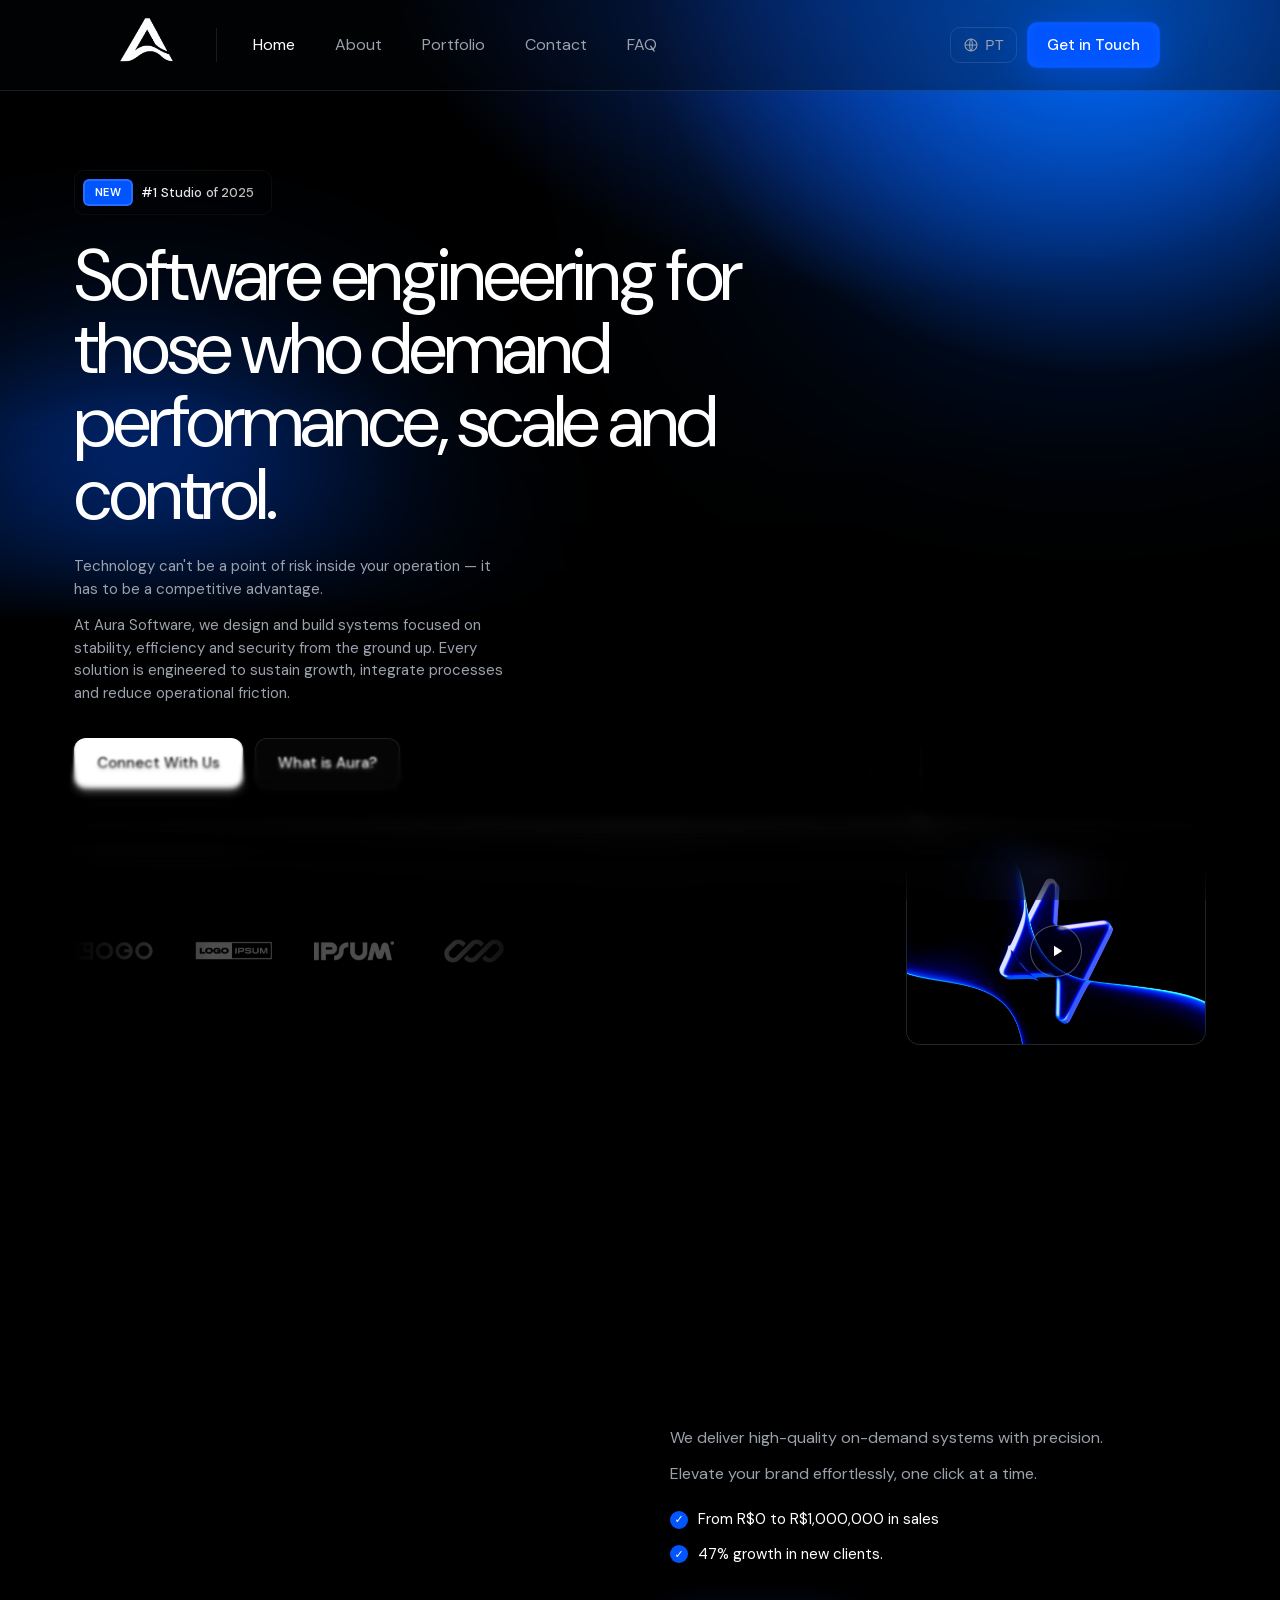
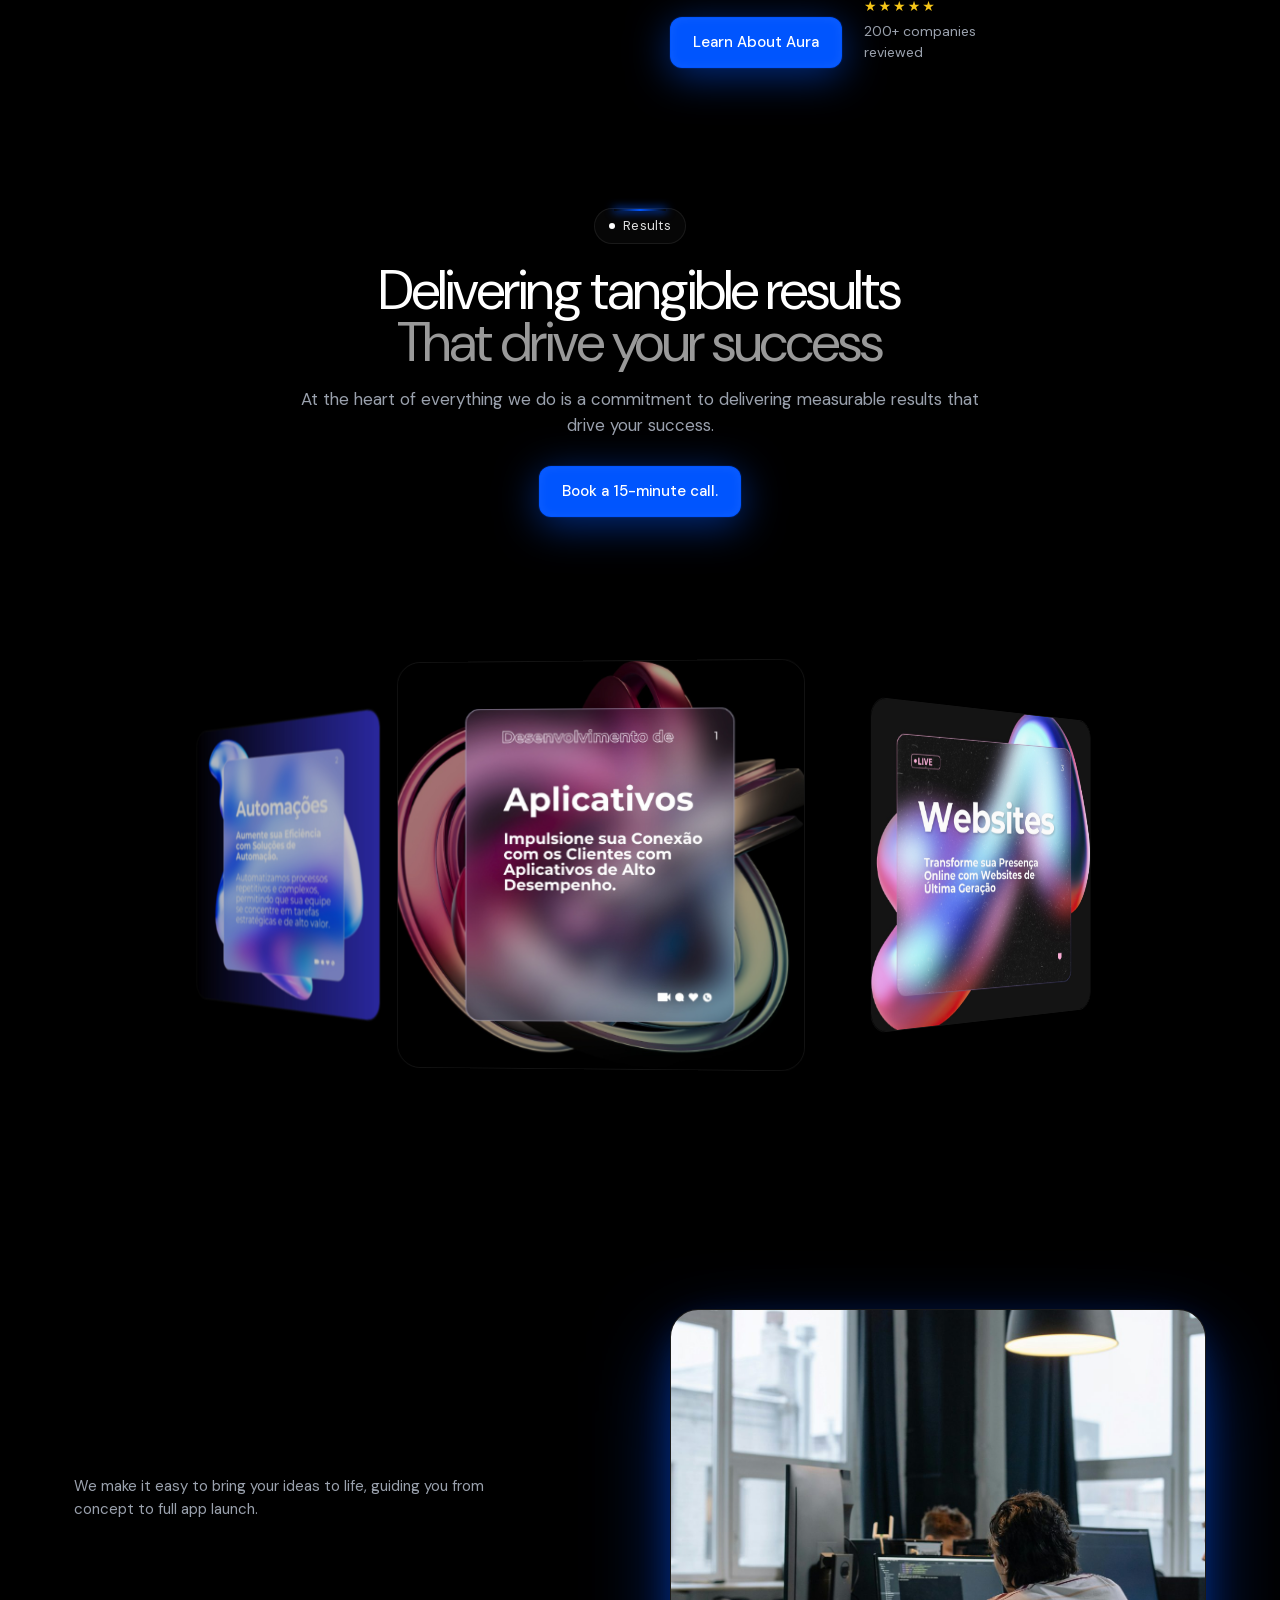
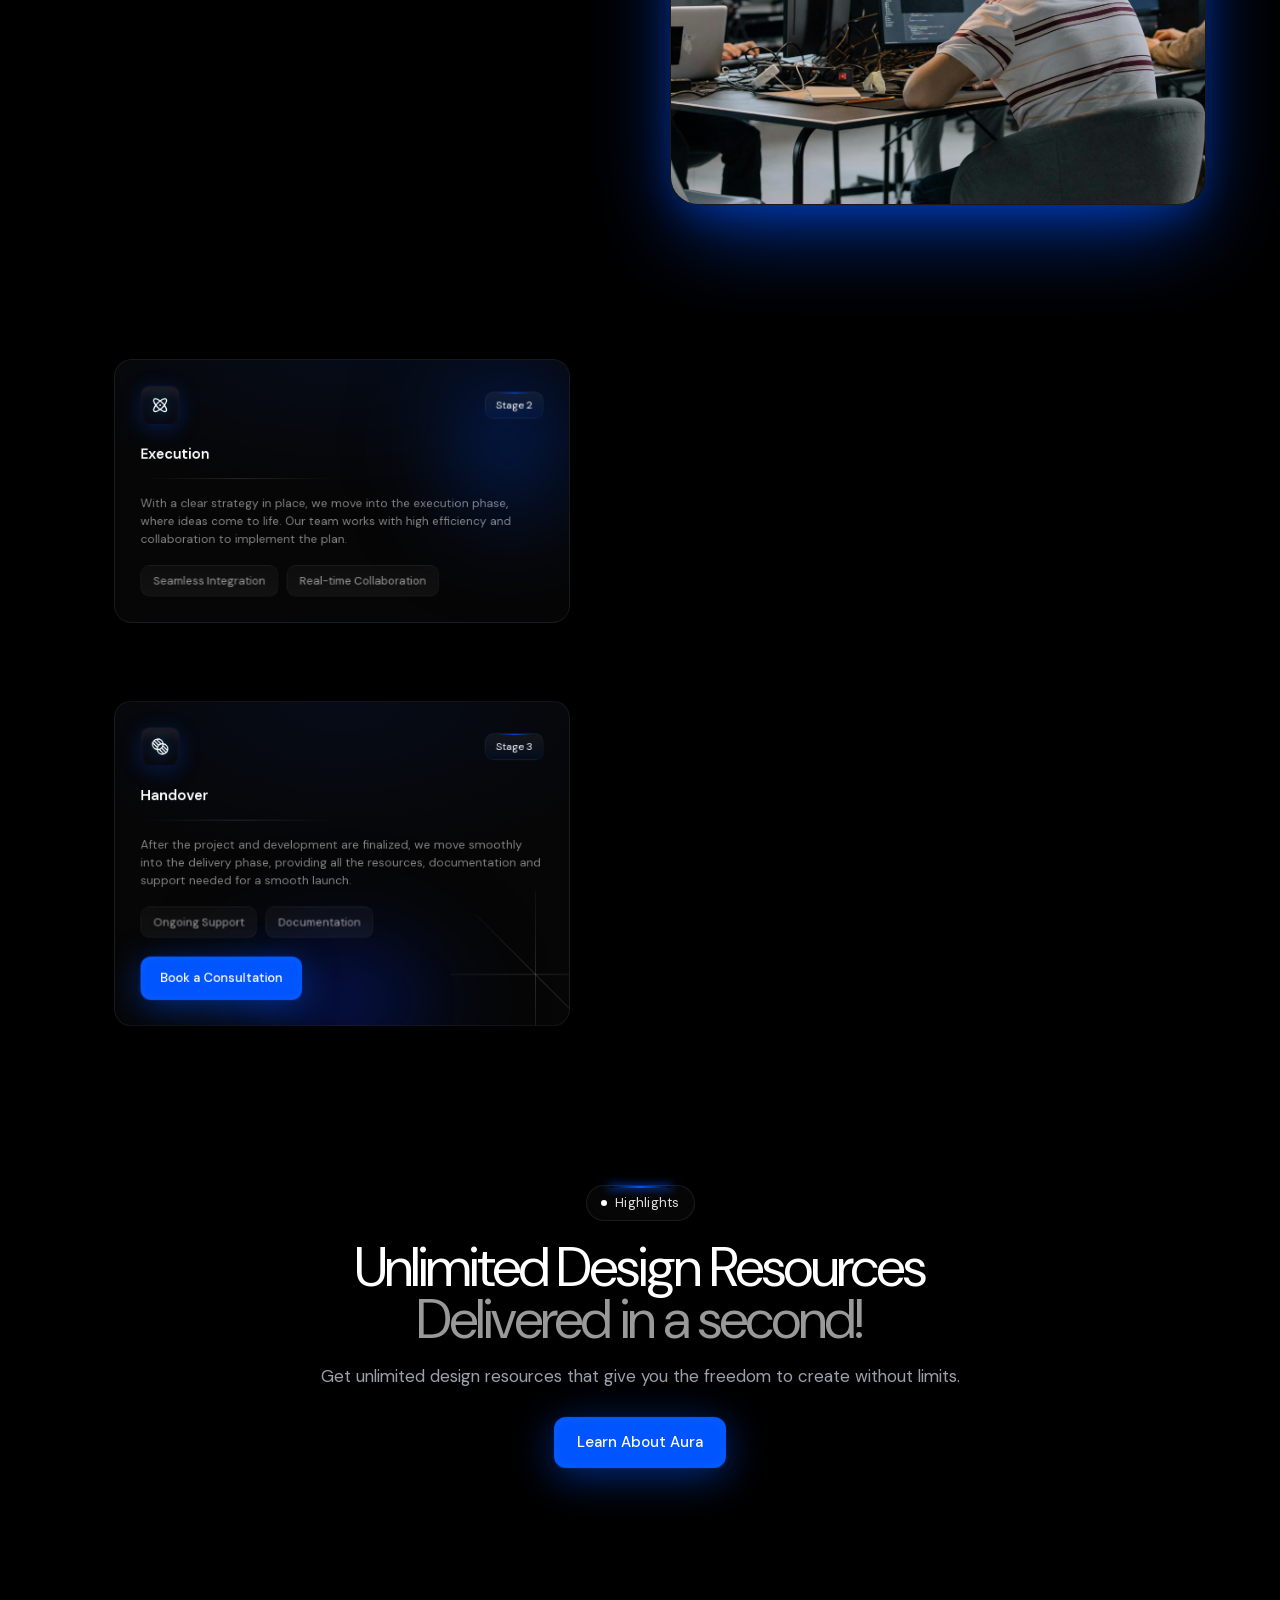
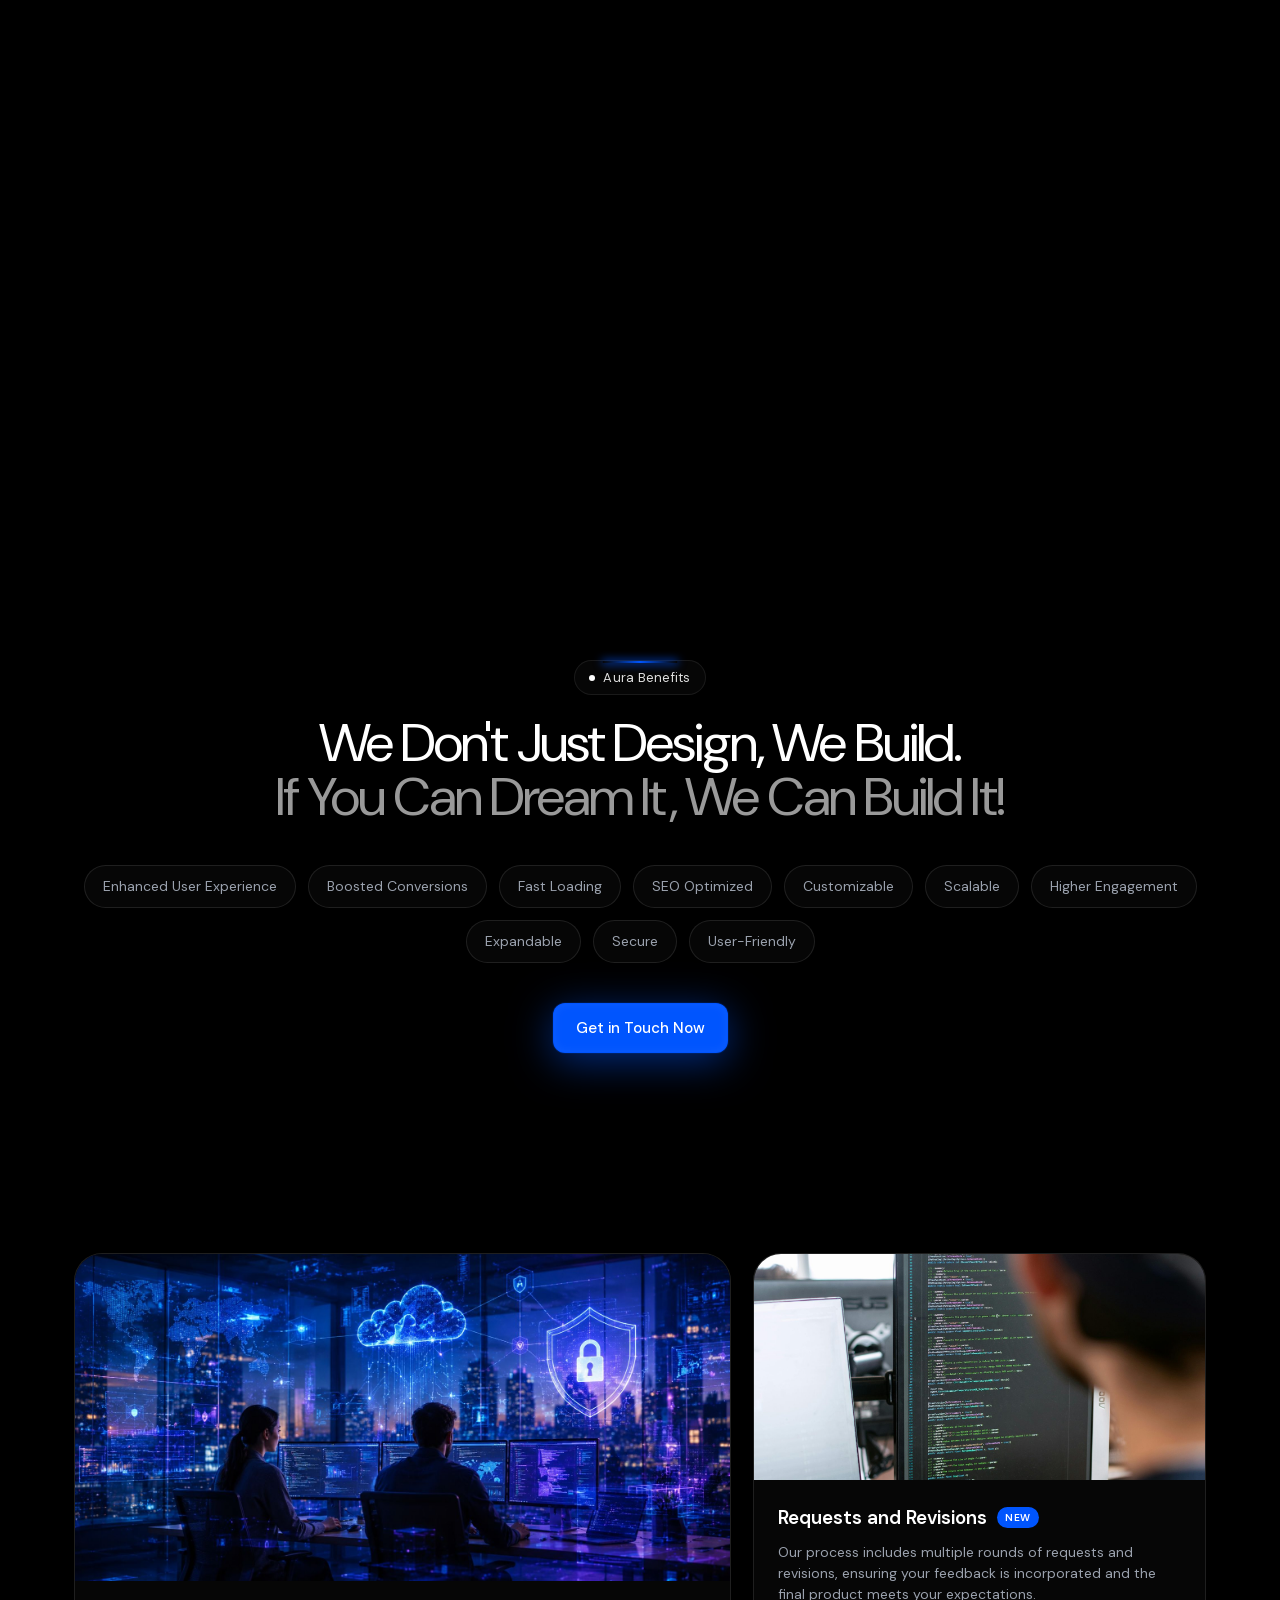
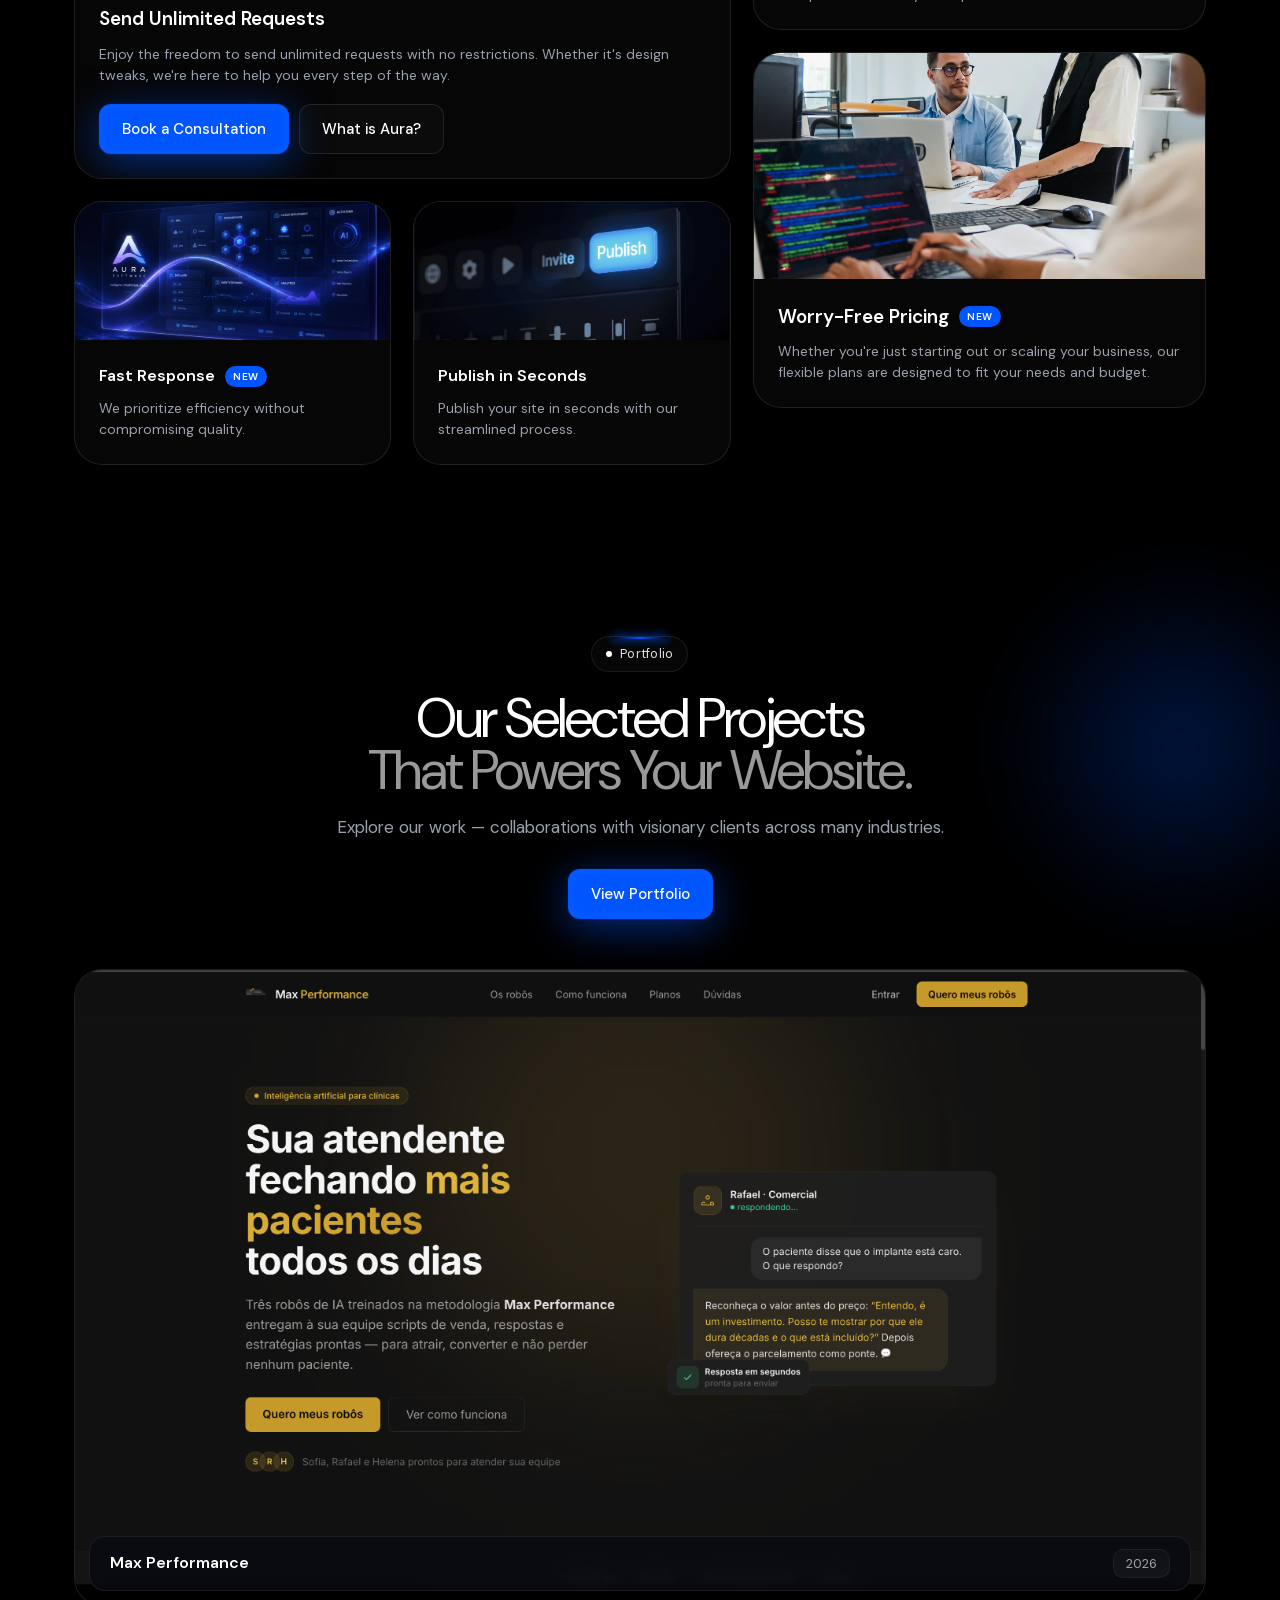
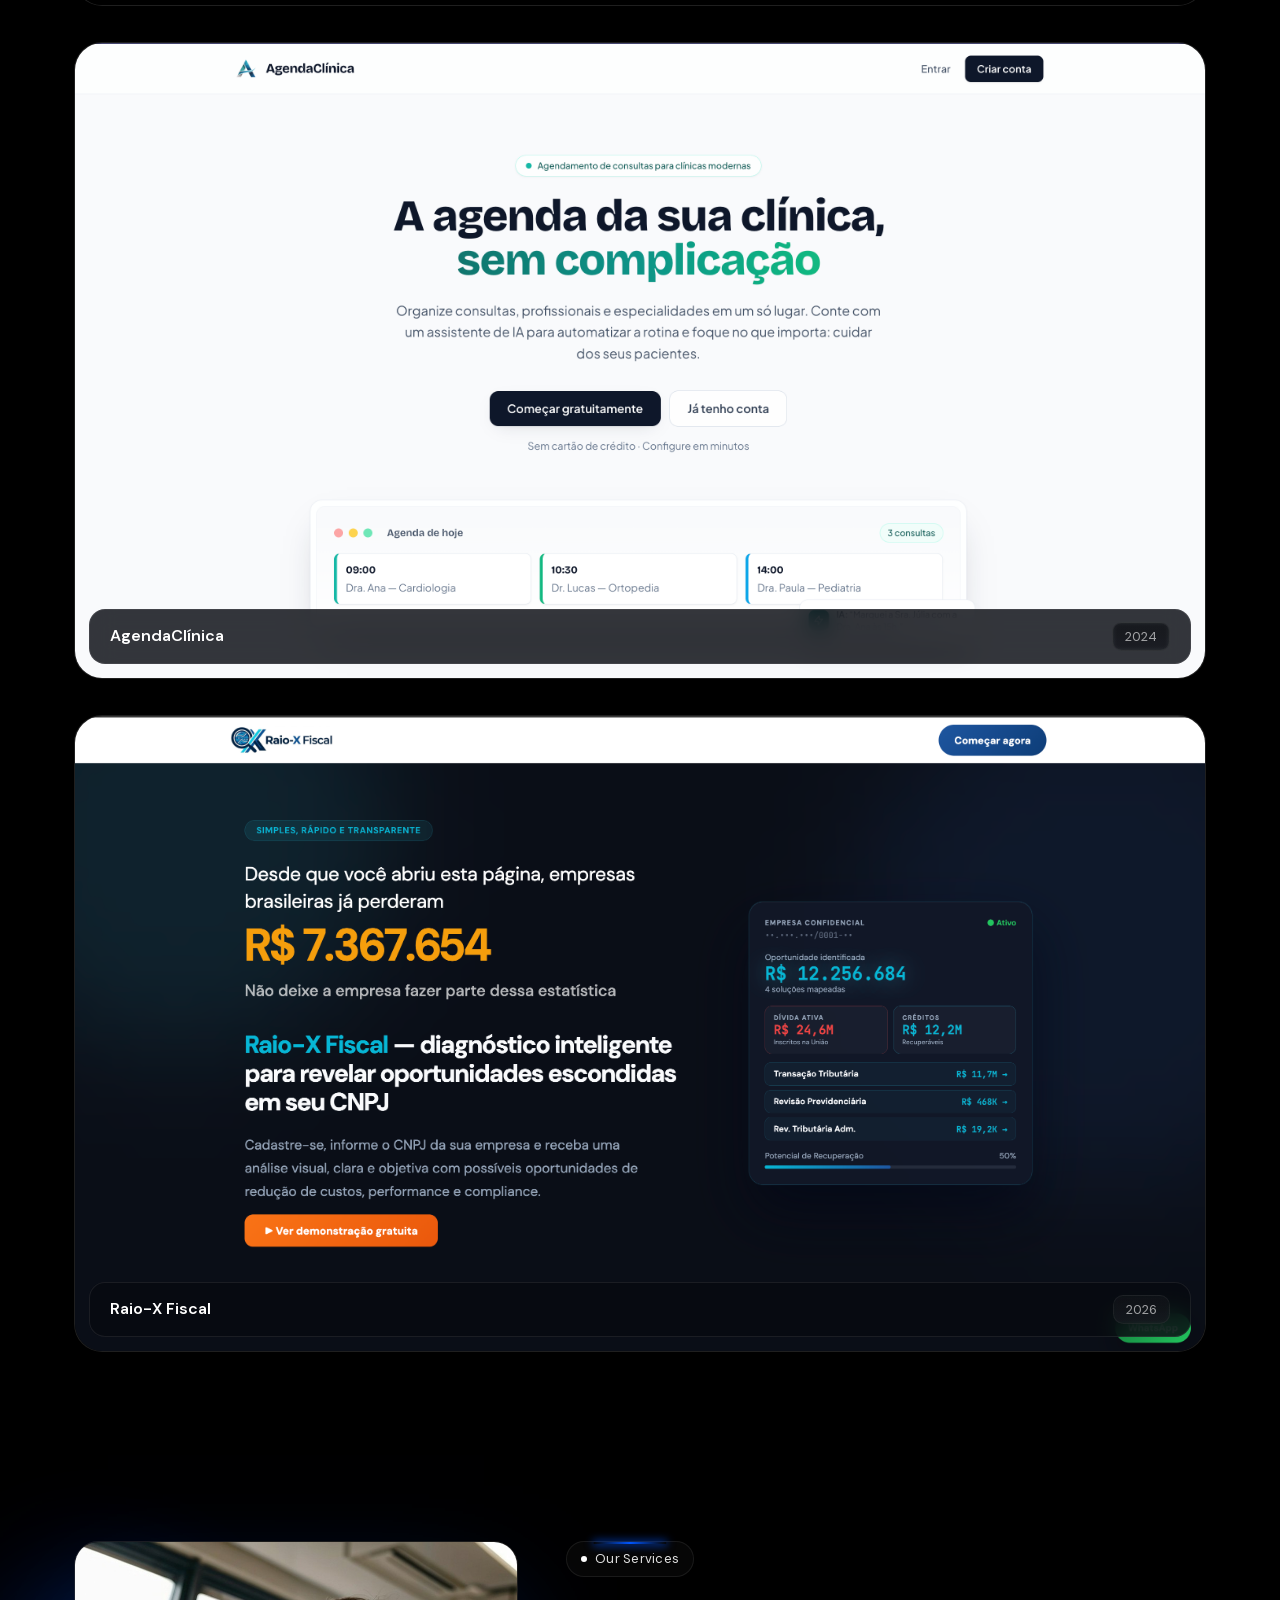
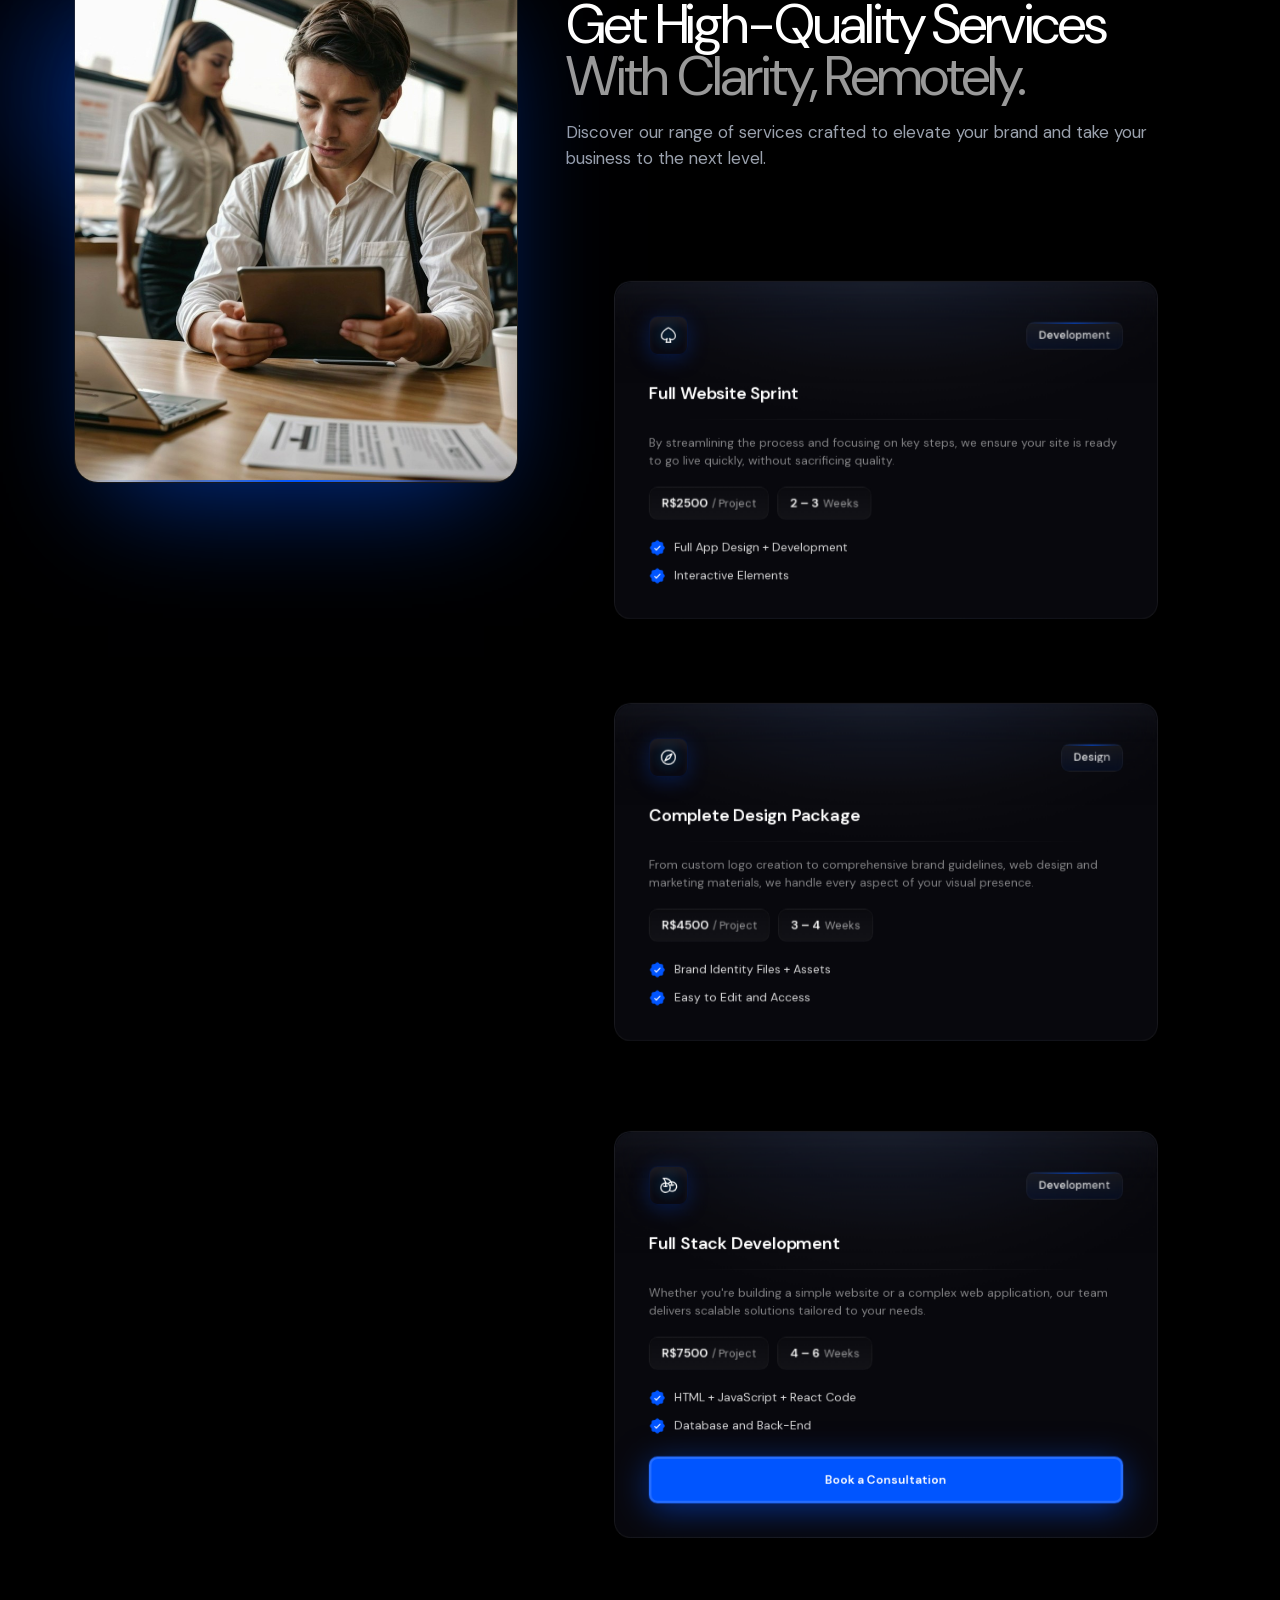
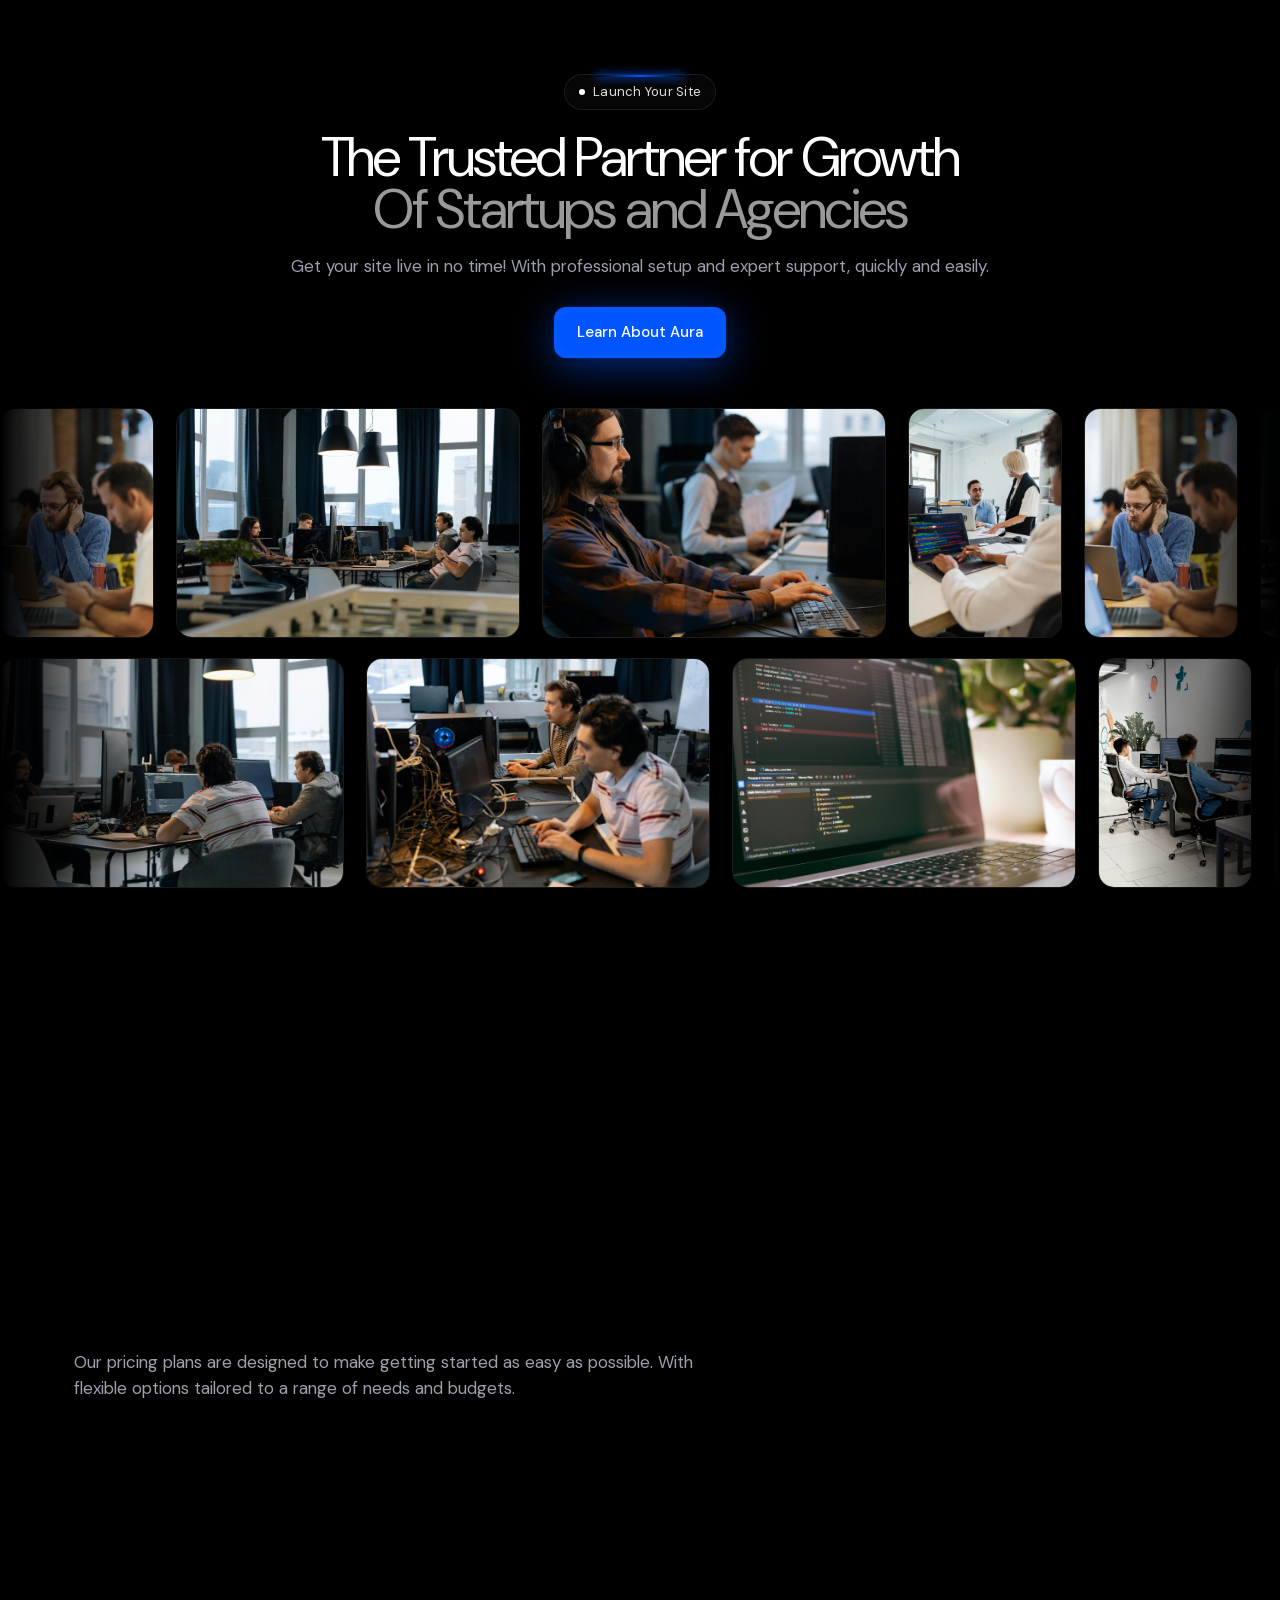
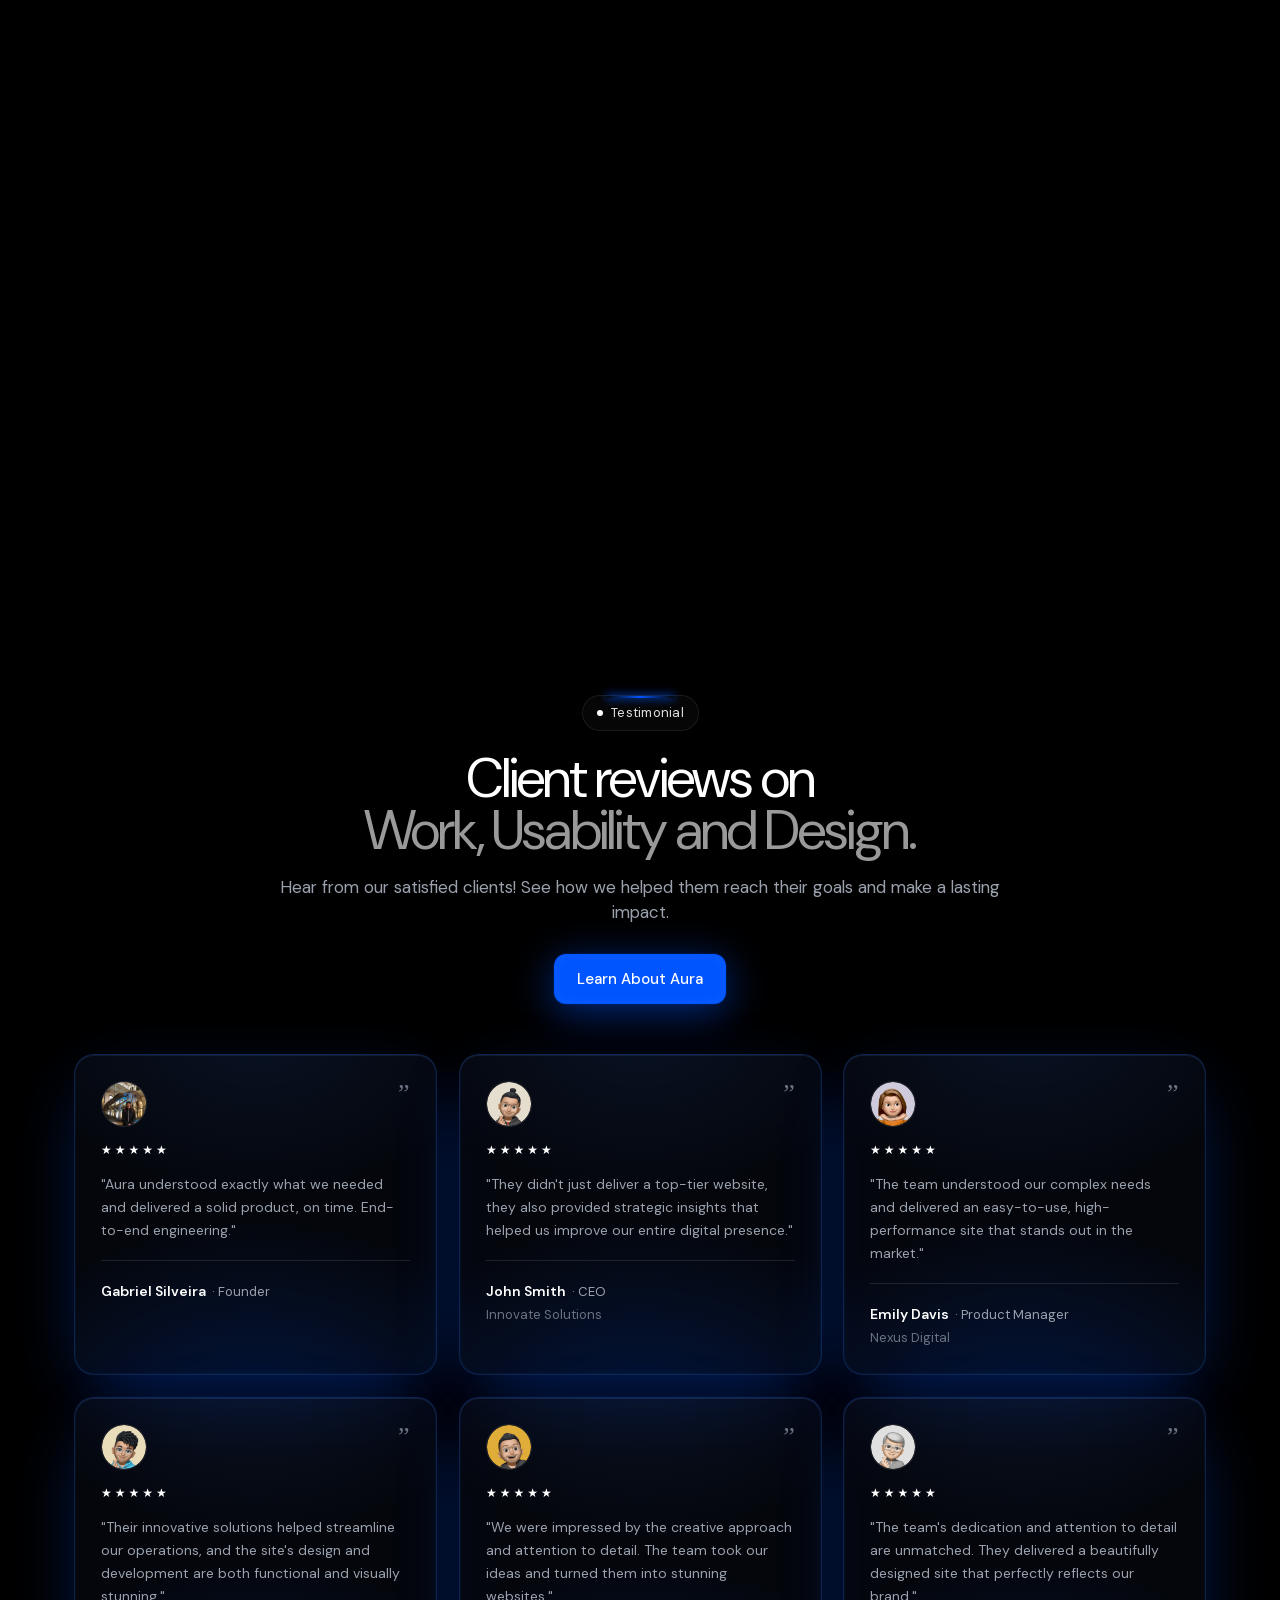
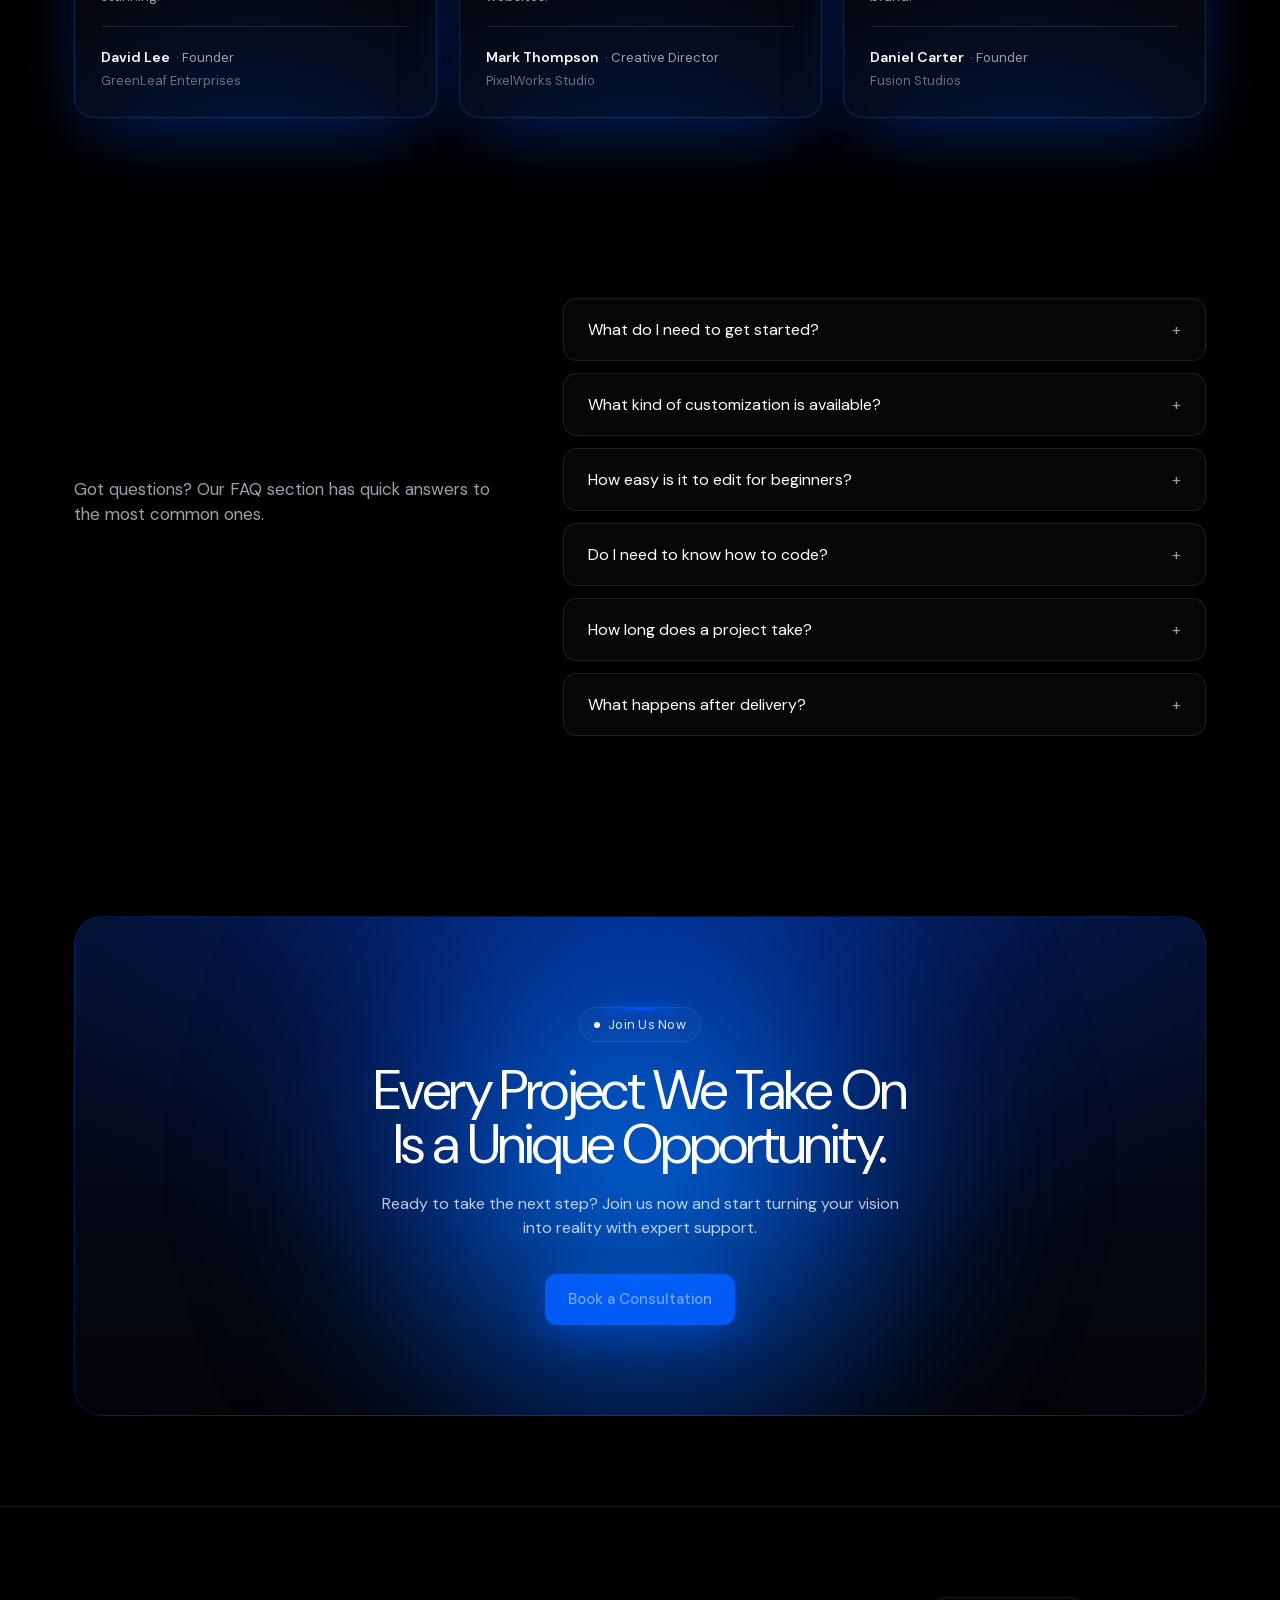
==== commit 4c0a03c2: "x" ====
--- a/index.html
+++ b/index.html
@@ -144,7 +144,7 @@
         <div class="processo-head">
           <span class="eyebrow">Como trabalhamos?</span>
           <h2>Simplificamos a jornada <span class="dim">do design ao lançamento.</span></h2>
-          <p class="no-reveal">Nós facilitamos a concretização das suas ideias, guiando você desde a concepção até o lançamento completo do produto.</p>
+          <p class="no-reveal">Nós facilitamos a concretização das suas ideias, guiando você desde a concepção até o lançamento completo do aplicativo.</p>
         </div>
         <div class="steps">
           <div class="step">
--- a/styles.css
+++ b/styles.css
@@ -361,6 +361,10 @@
   border: 1px solid rgba(255,255,255,.08); border-radius: 24px;
 }
 .bcar-inner img { width: 100%; height: 100%; object-fit: cover; display: block; border-radius: inherit; -webkit-user-drag: none; }
+@media (max-width: 620px) {
+  .bcar { height: clamp(480px, 125vw, 560px); }
+  .bcar-card { width: clamp(340px, 88vw, 400px); }
+}
 @media (prefers-reduced-motion: reduce) { .blob-track { animation: none; } }
 
 /* ===================== PROCESSO (2 colunas como o original) ===================== */
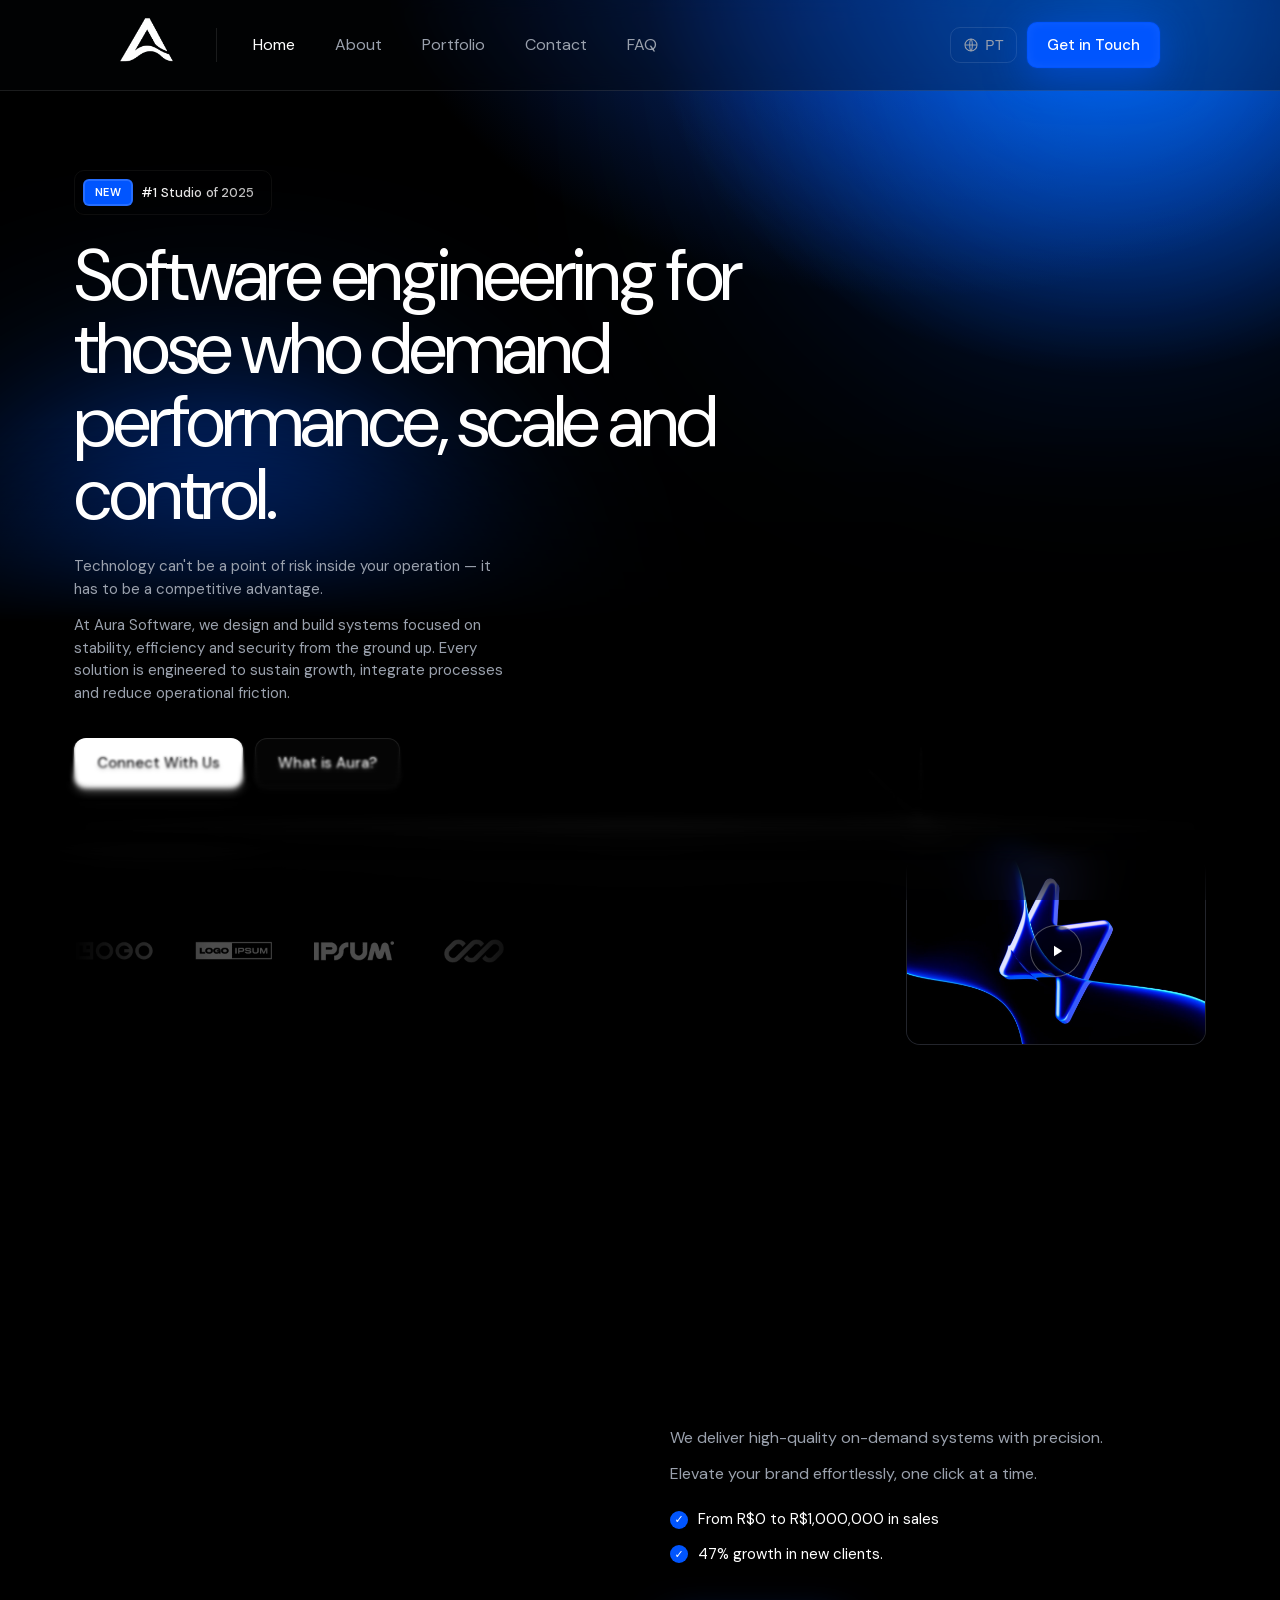
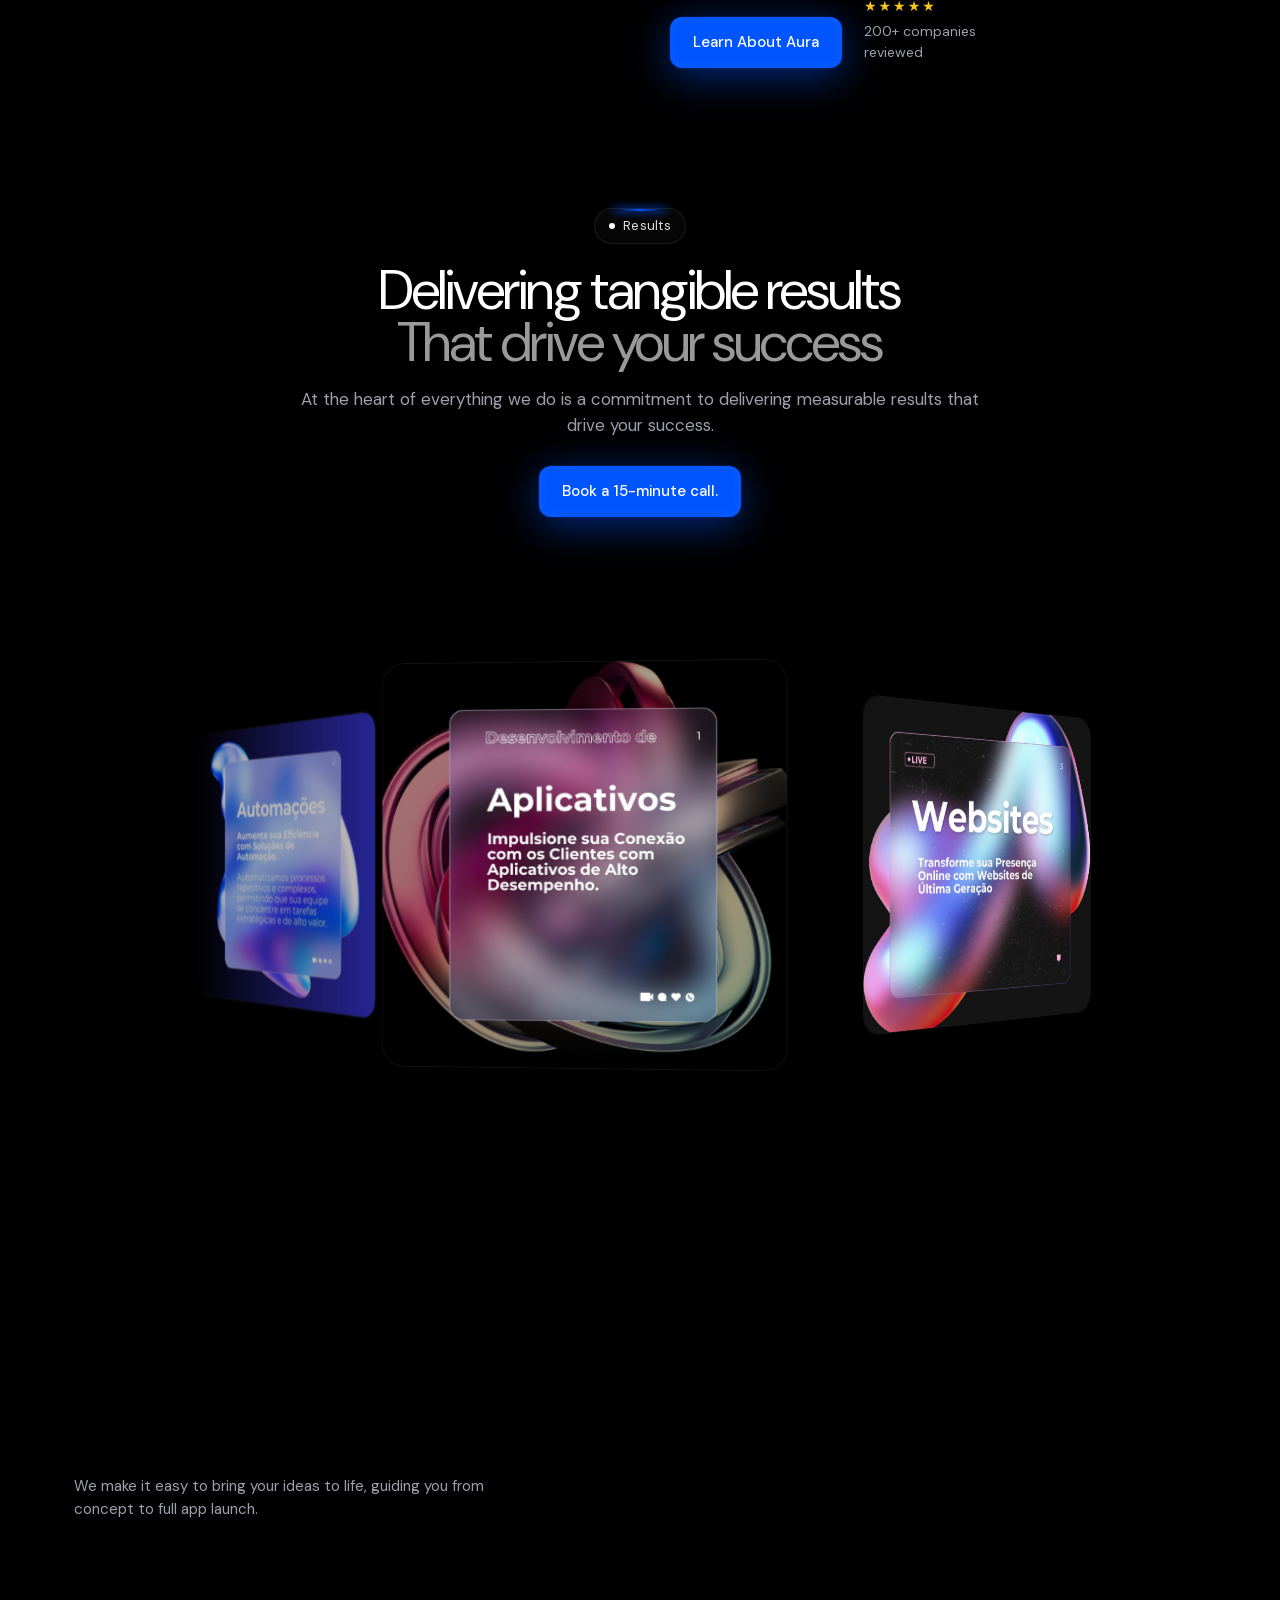
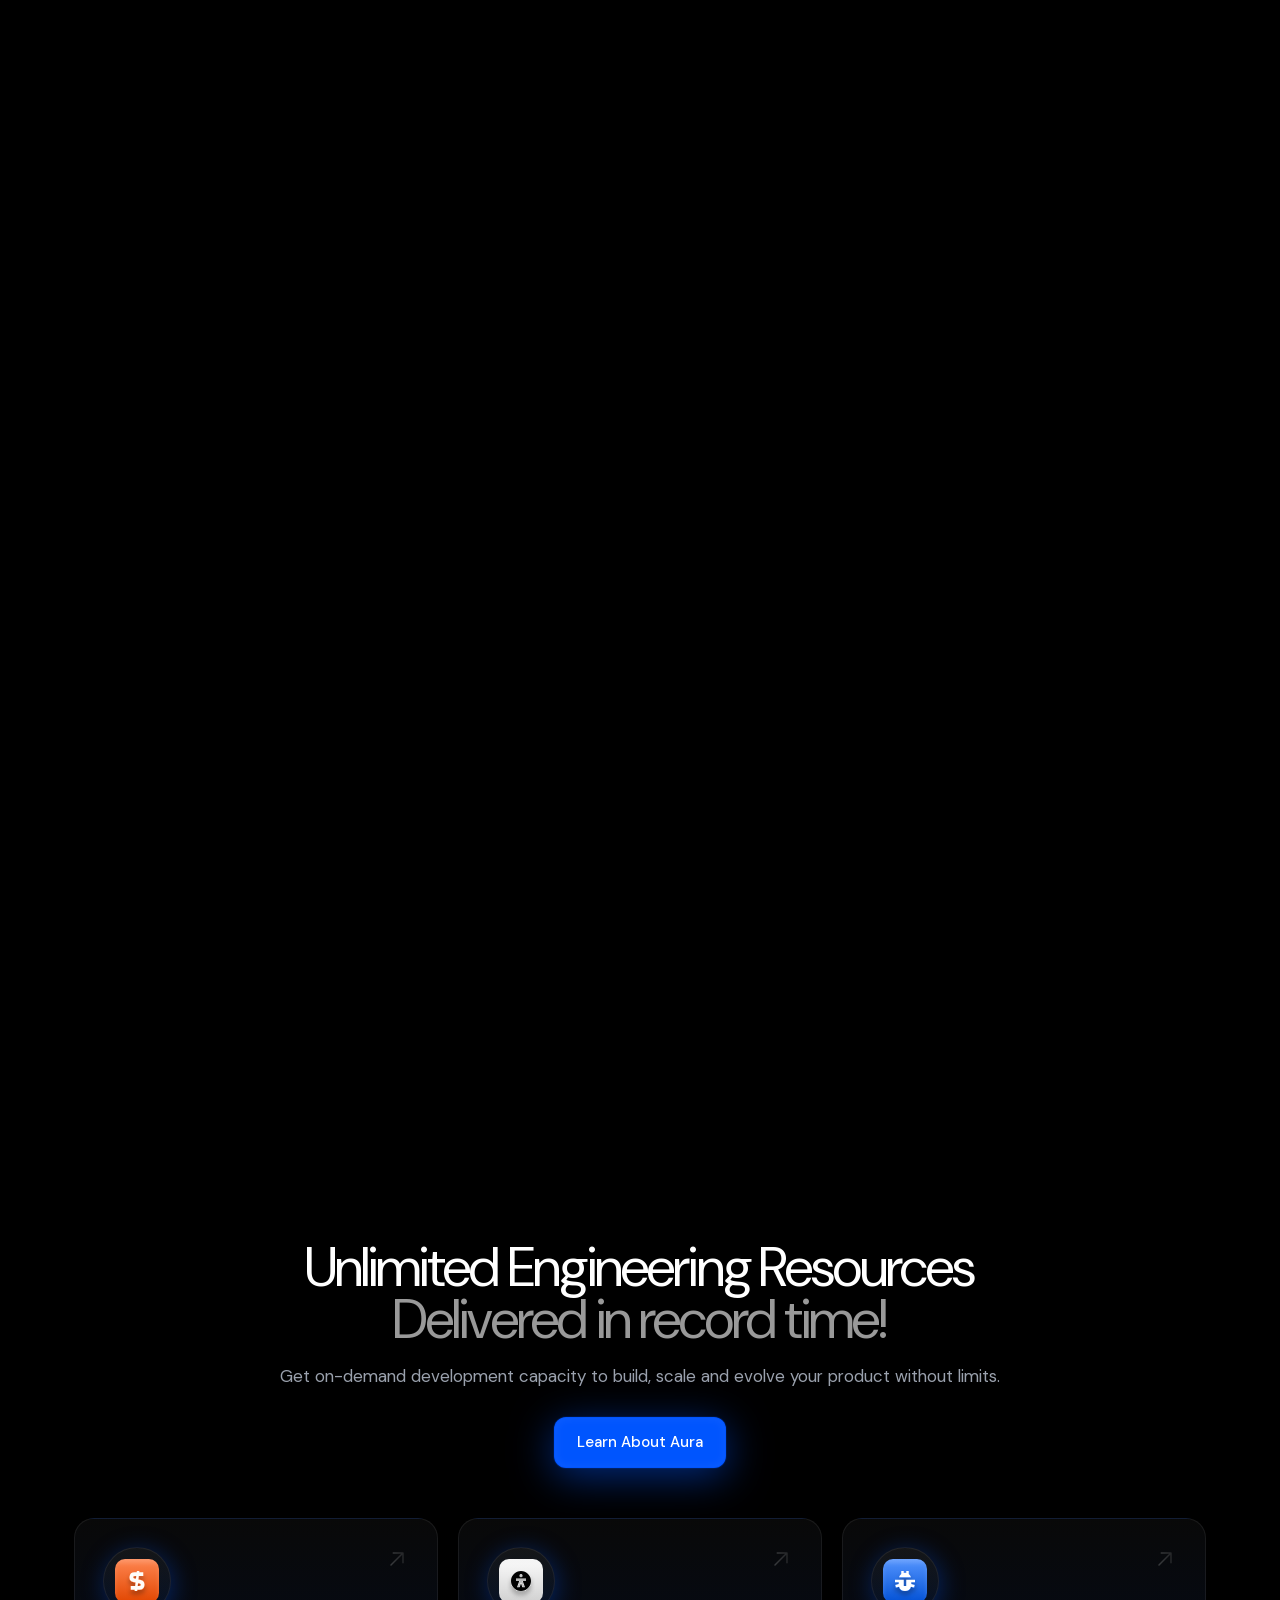
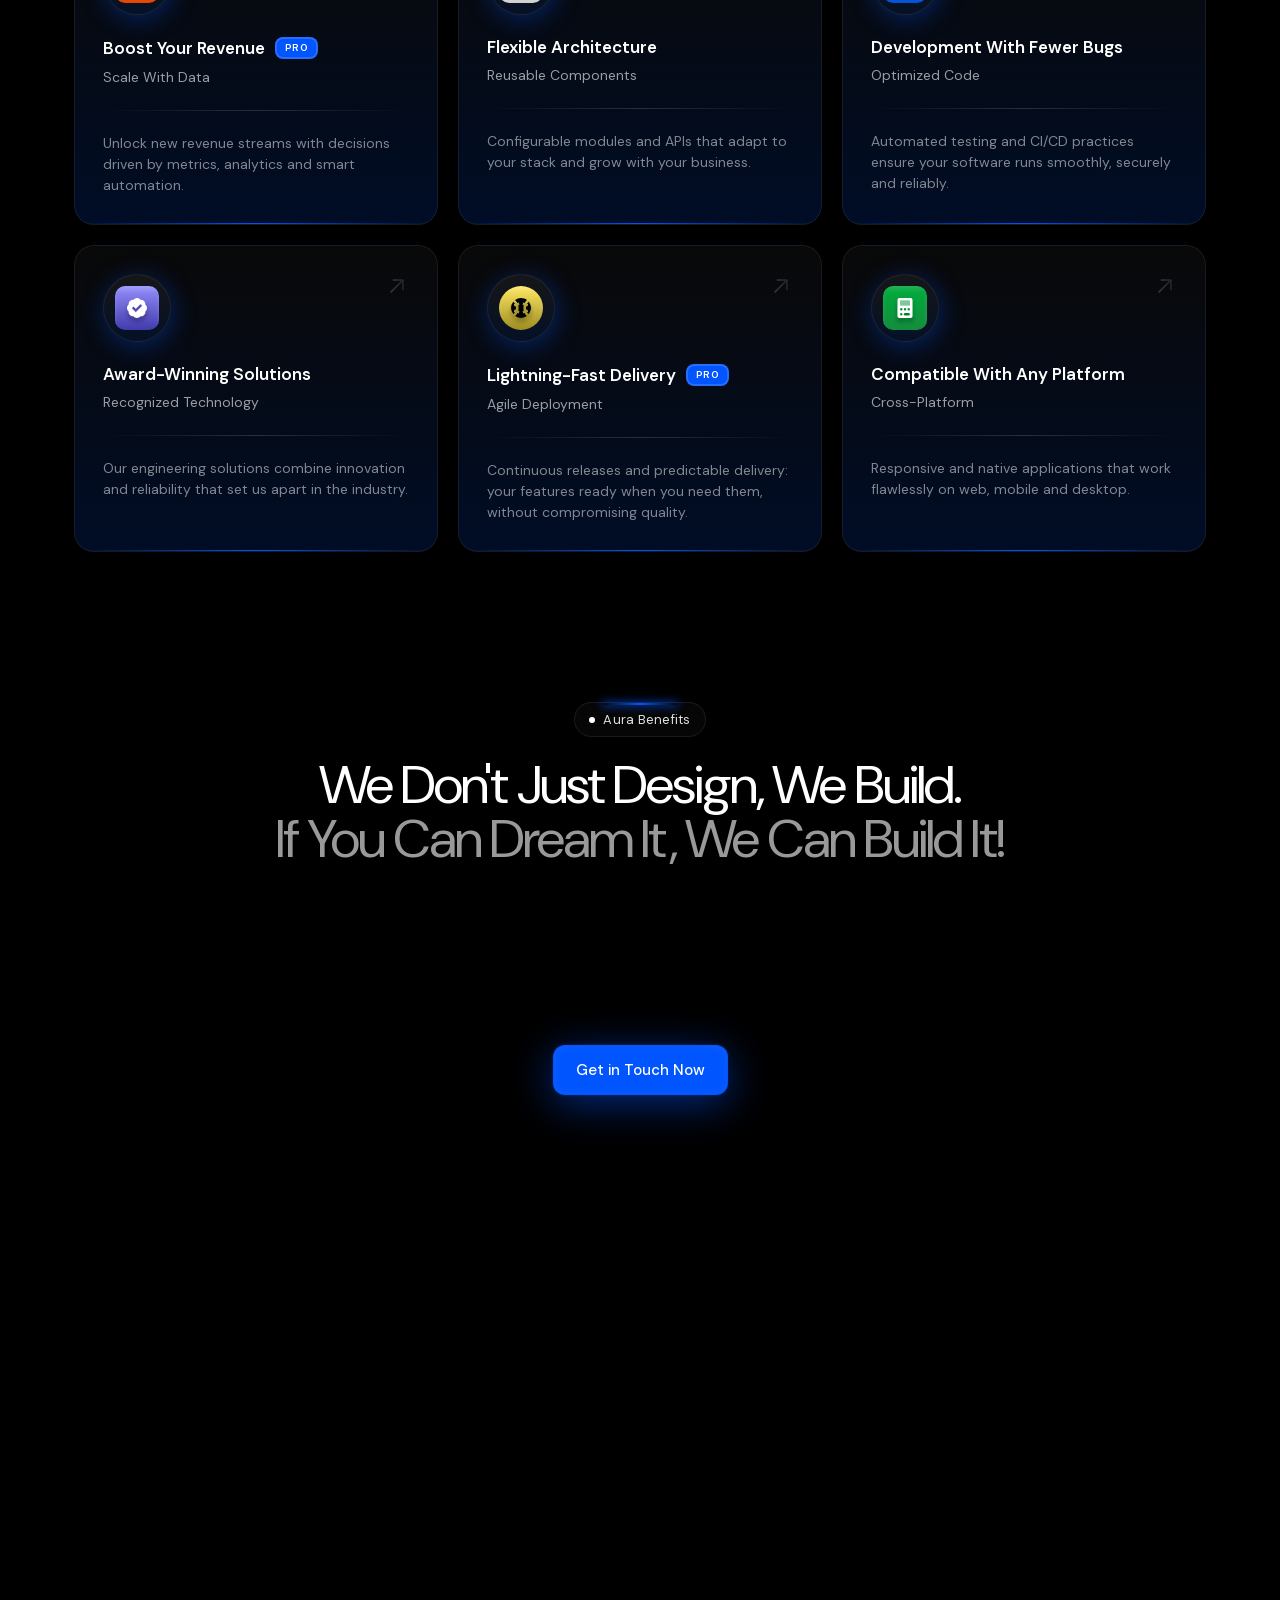
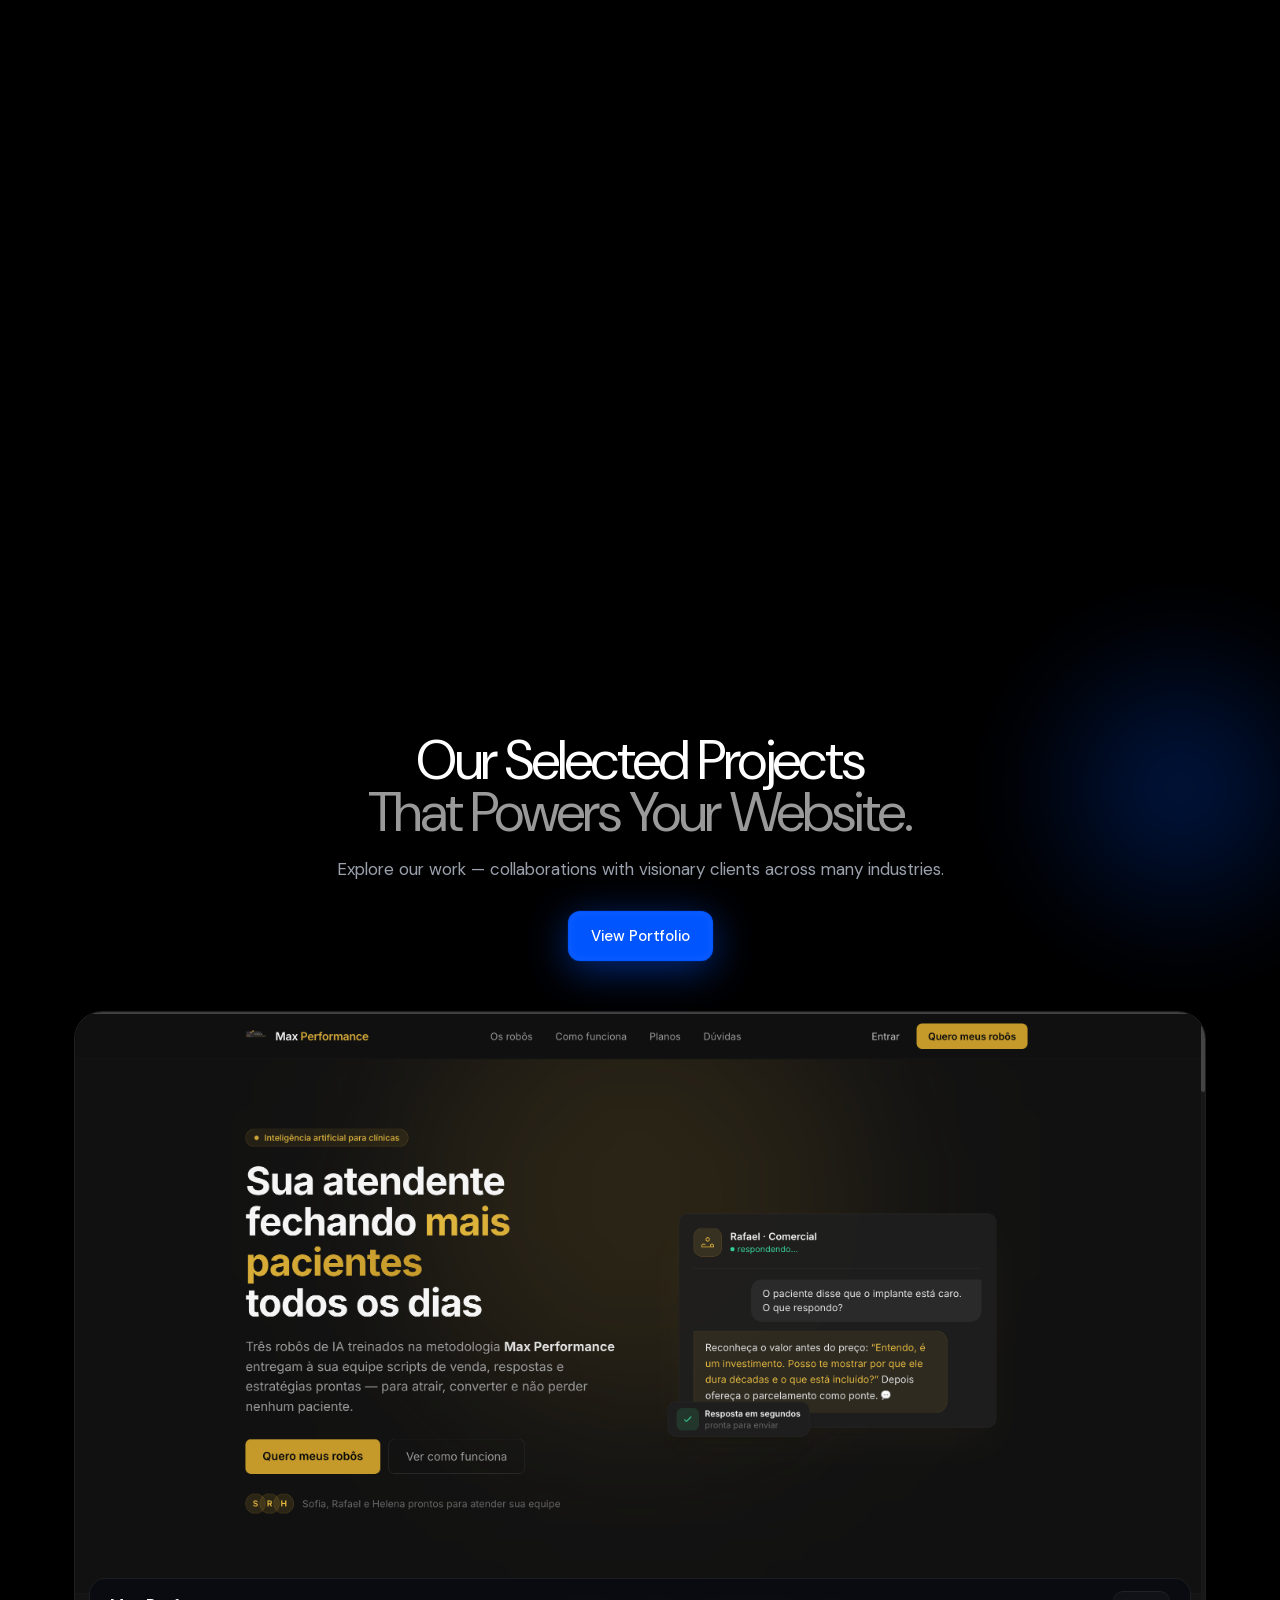
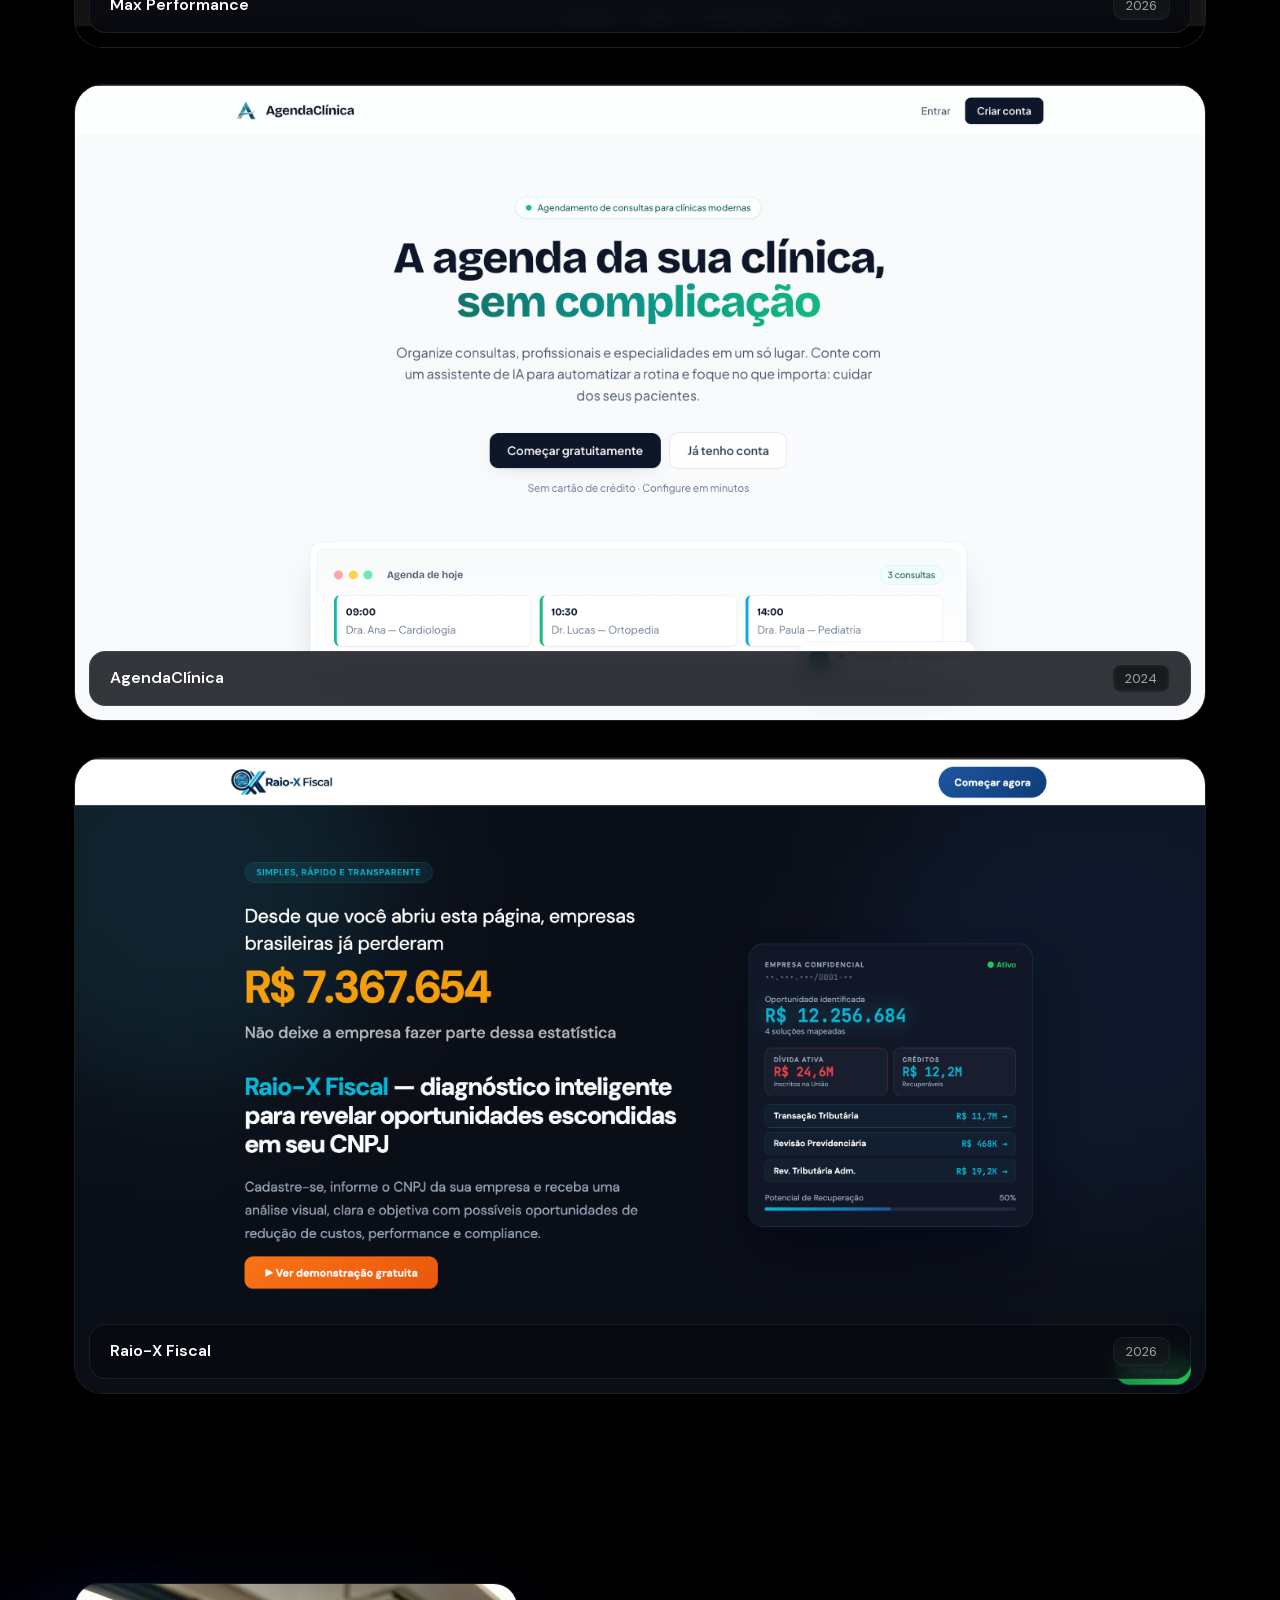
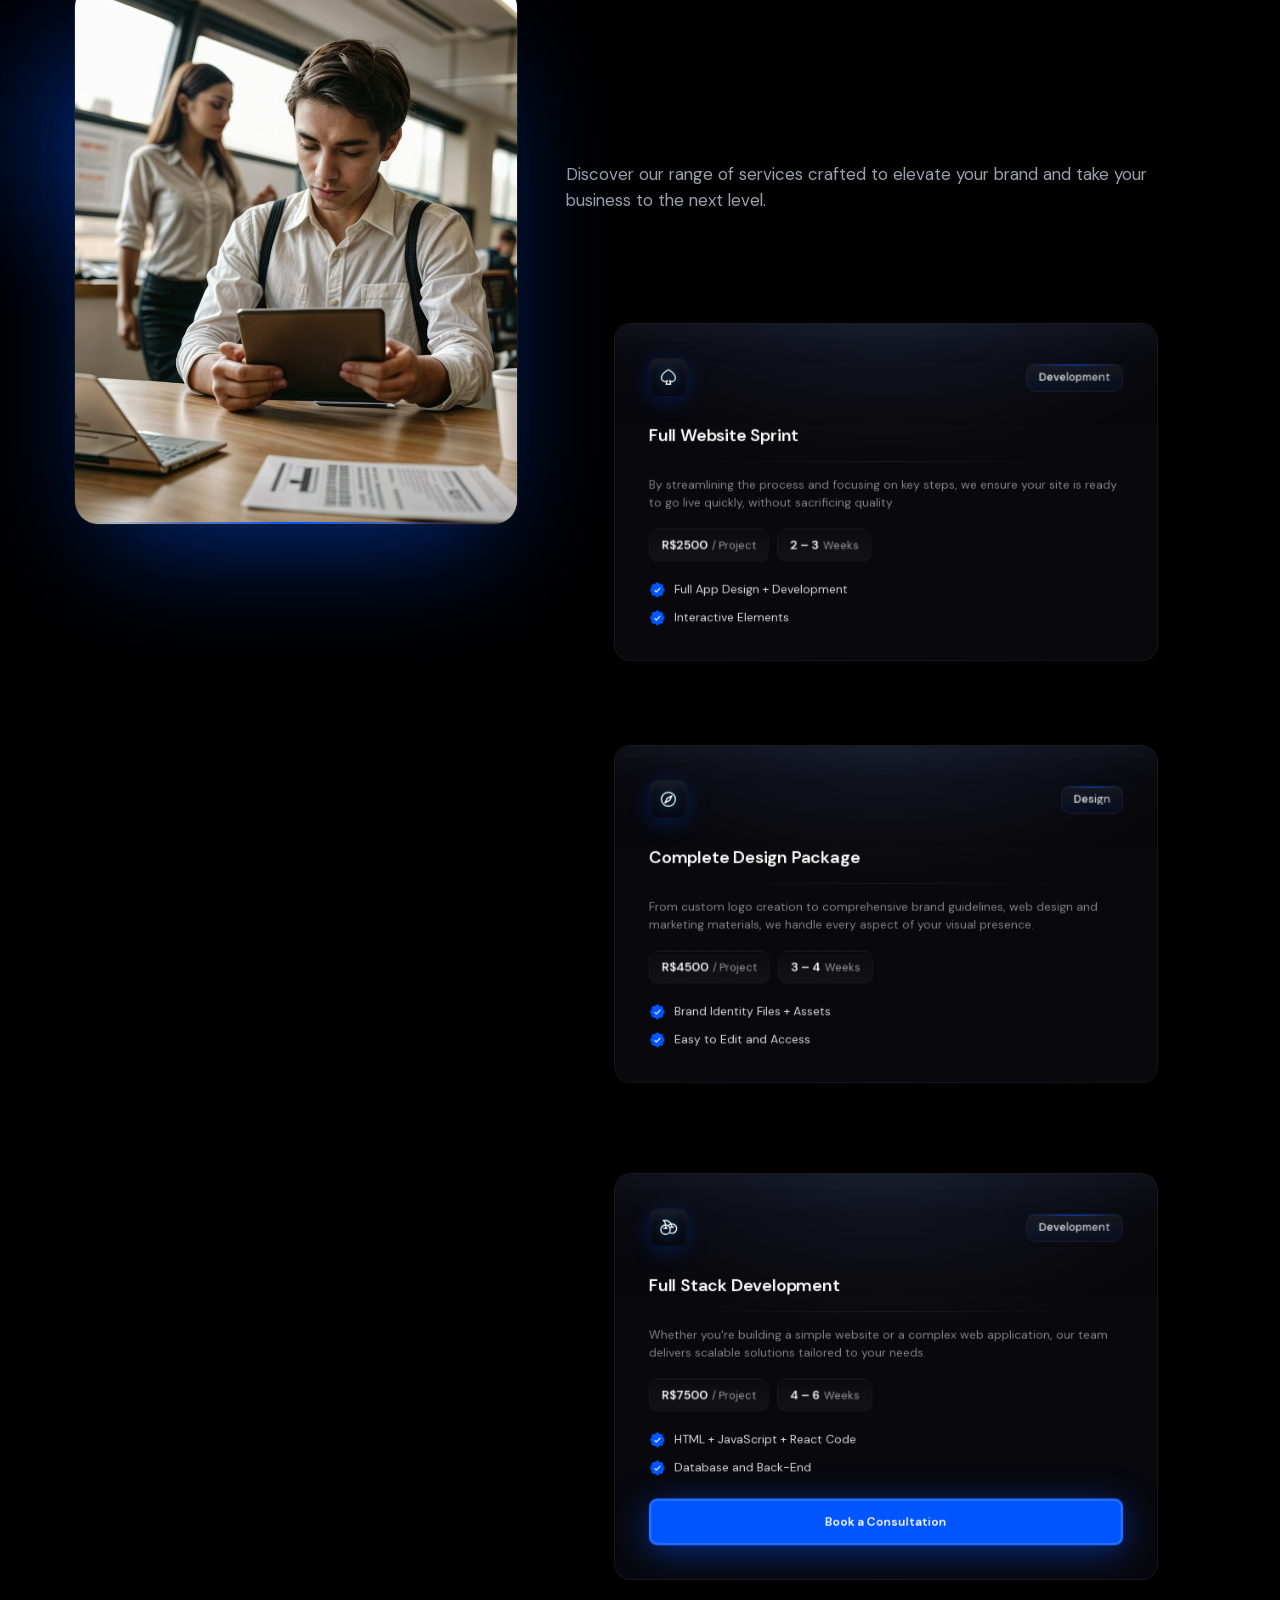
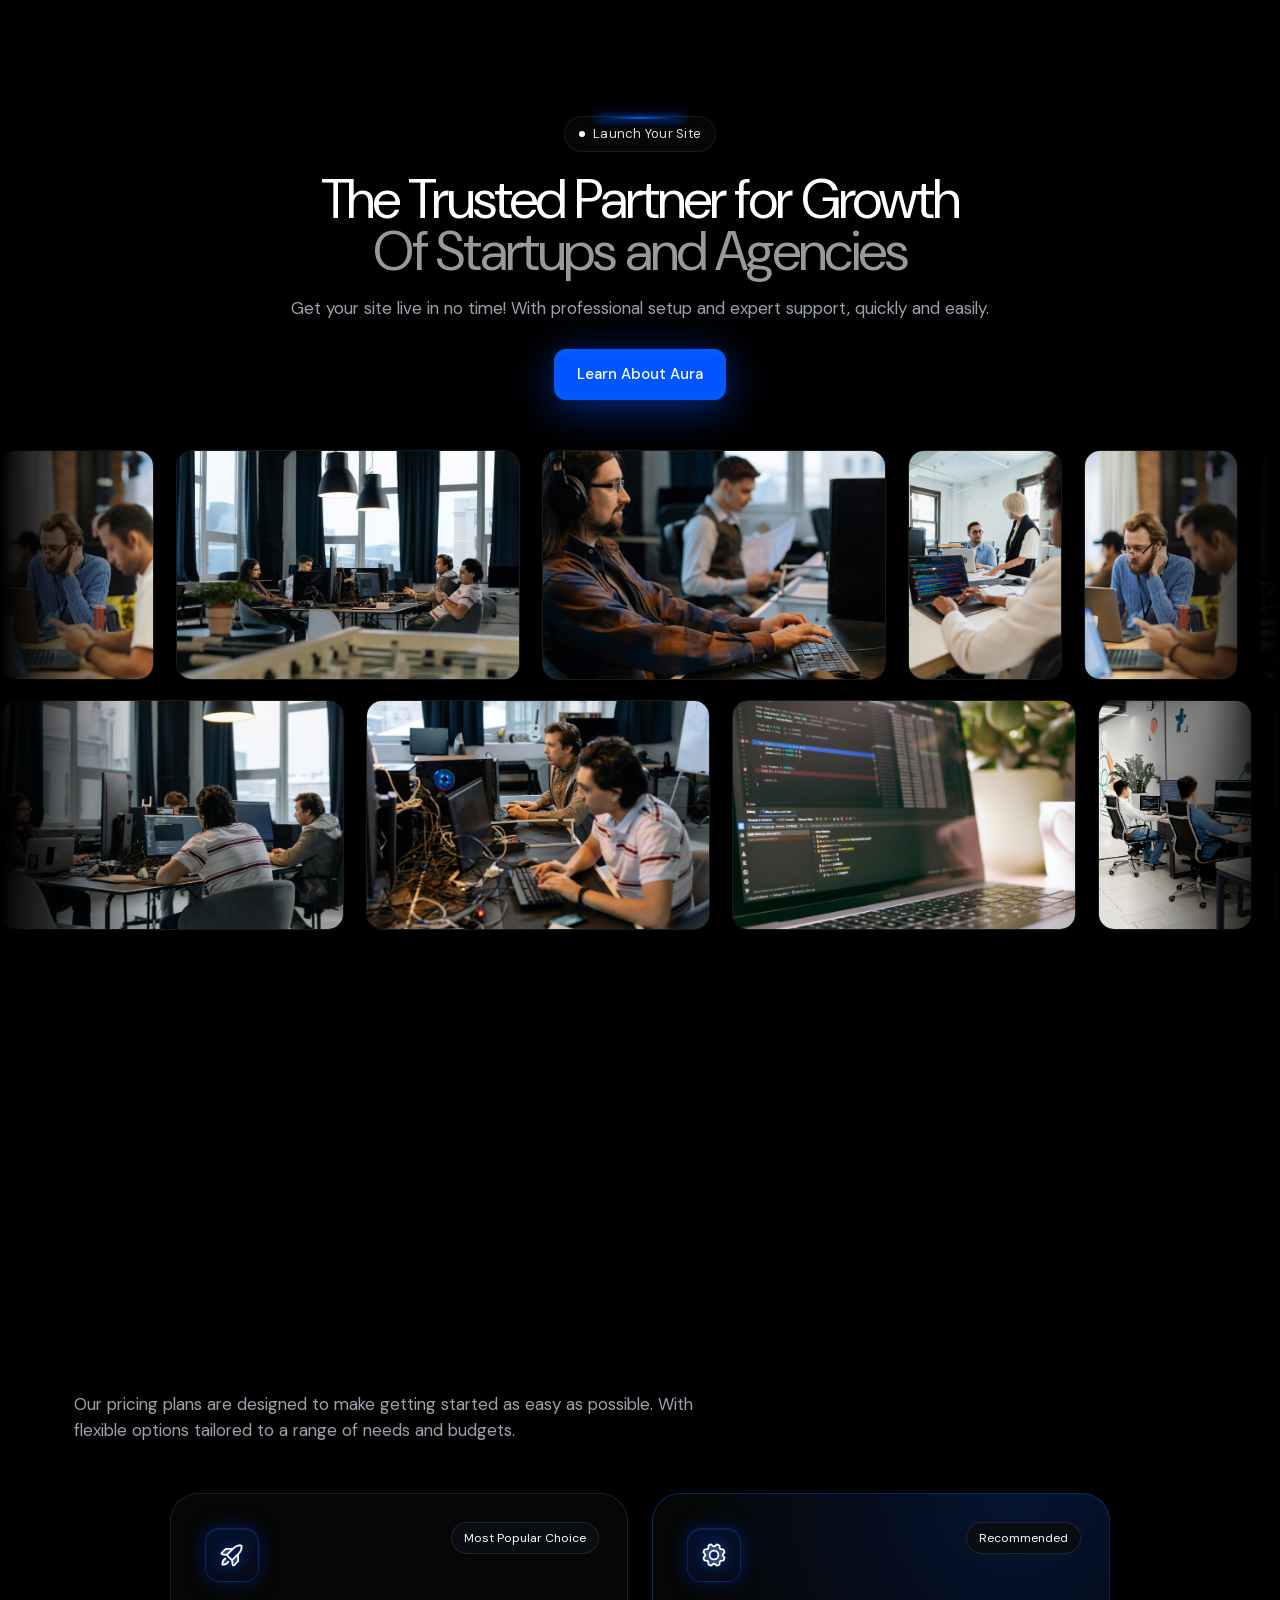
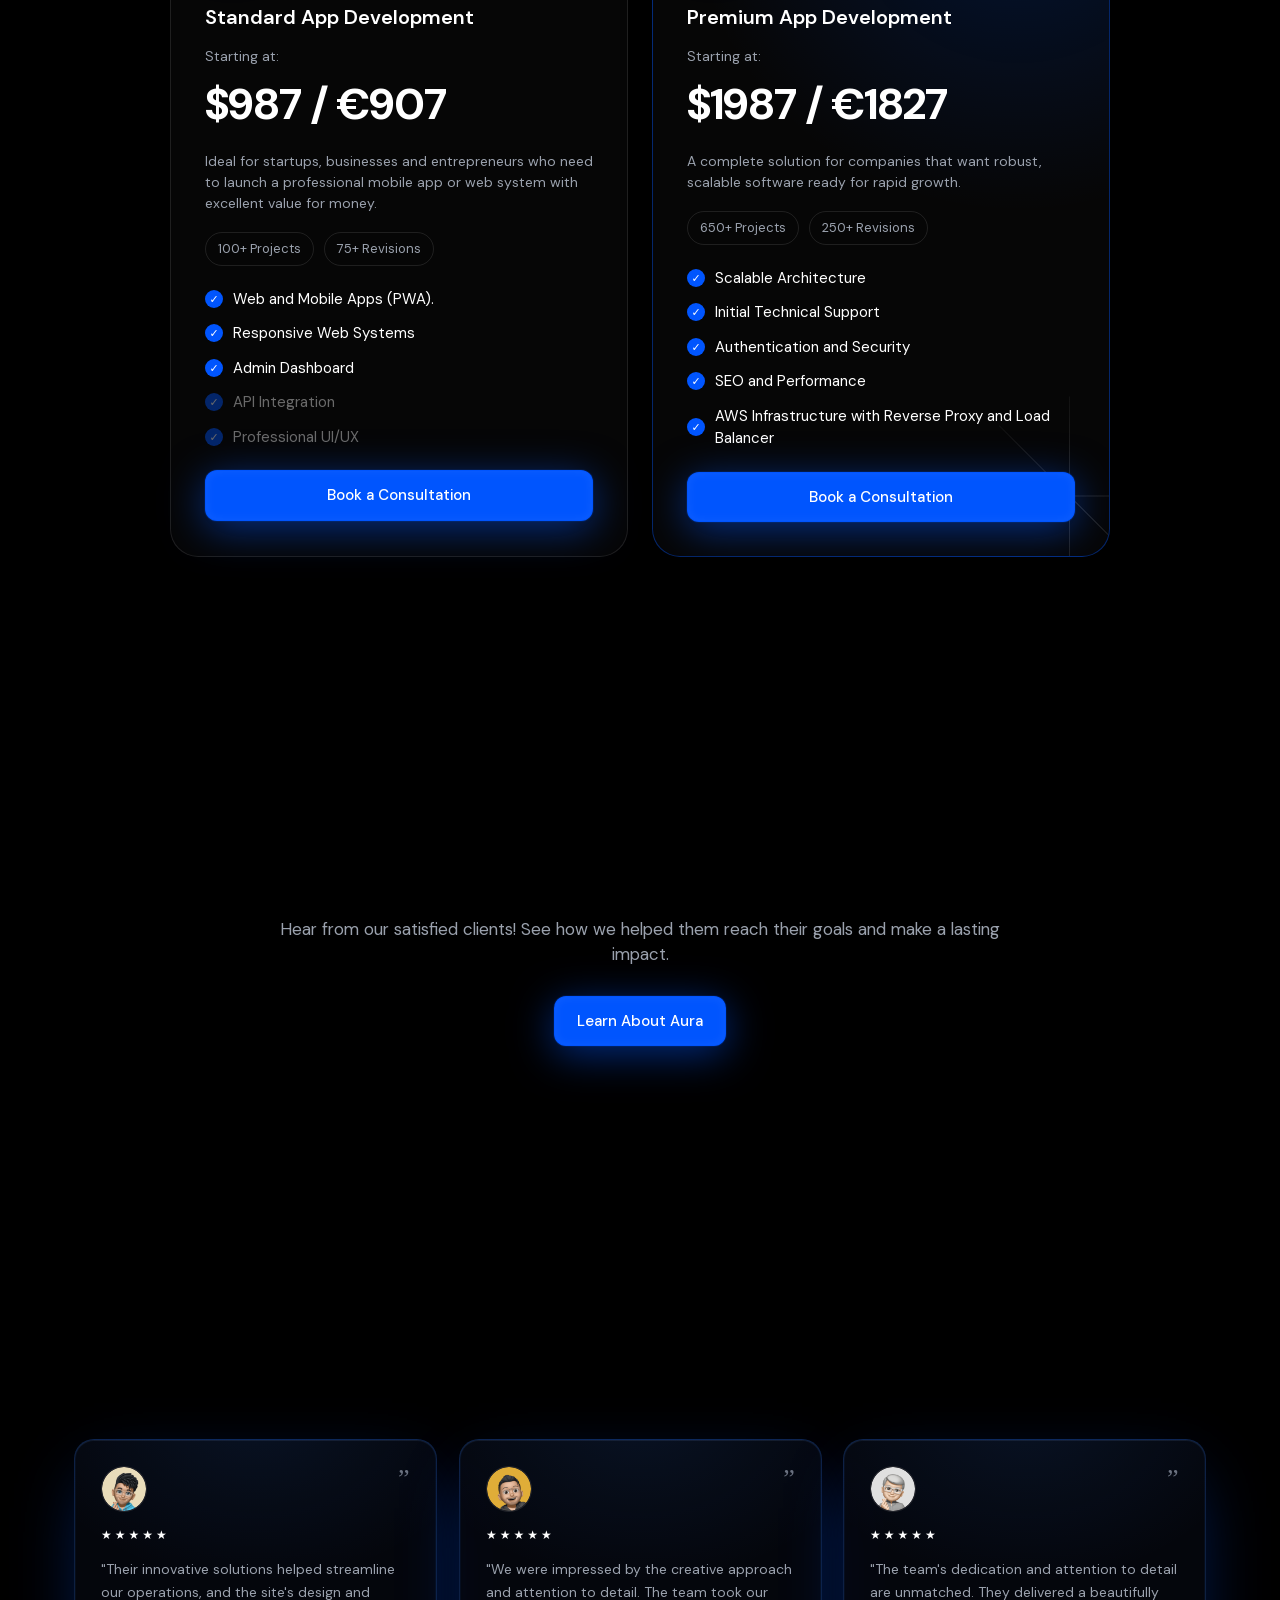
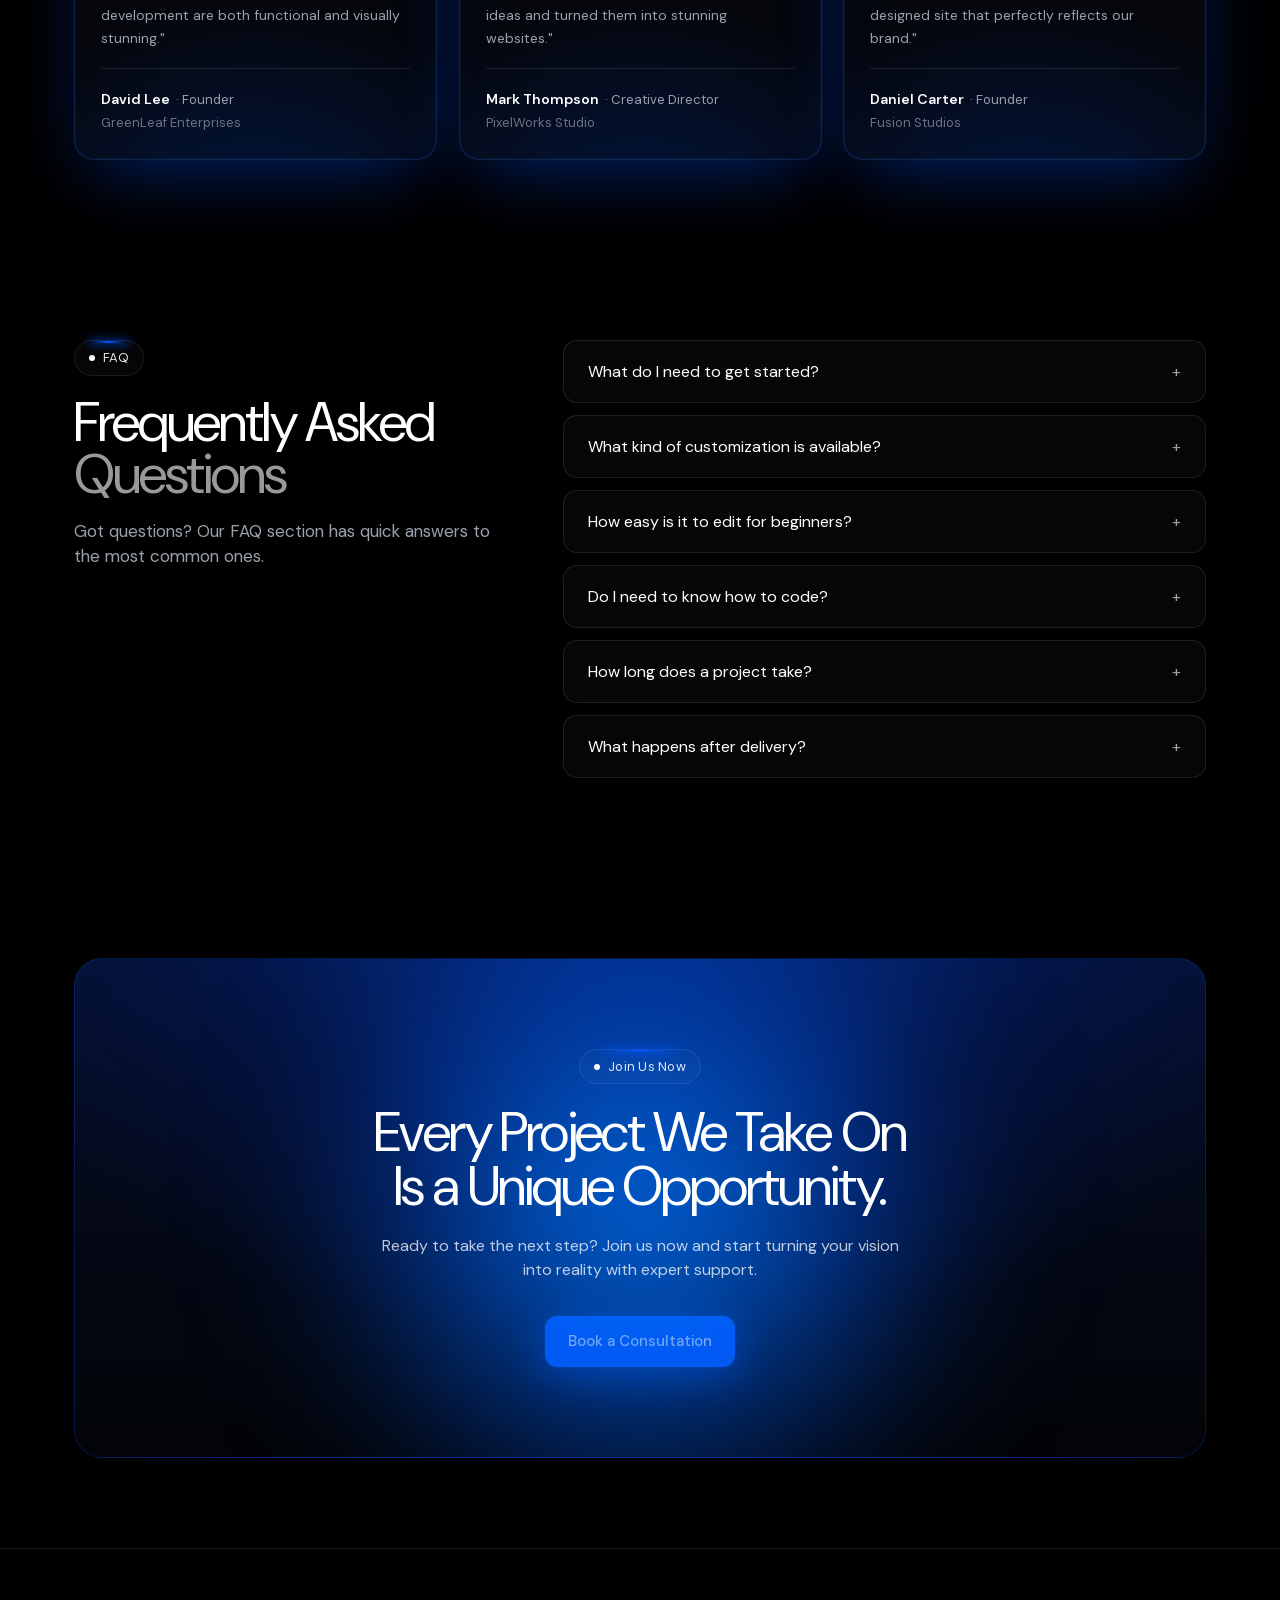
==== commit 505118fc: "x" ====
--- a/index.html
+++ b/index.html
@@ -187,13 +187,13 @@
   </div>
 </section>
 
-<!-- ===================== RECURSOS (Recursos de Design Ilimitados) ===================== -->
+<!-- ===================== RECURSOS (Recursos de Engenharia Ilimitados) ===================== -->
 <section class="features">
   <div class="container">
     <div class="section-head">
       <span class="eyebrow">Diferenciais</span>
-      <h2>Recursos de Design Ilimitados <span class="dim">Entregue em um segundo!</span></h2>
-      <p class="no-reveal">Obtenha recursos de design ilimitados que lhe dão a liberdade de criar sem limites.</p>
+      <h2>Recursos de Engenharia Ilimitados <span class="dim">Entregue em tempo recorde!</span></h2>
+      <p class="no-reveal">Tenha capacidade de desenvolvimento sob demanda para construir, escalar e evoluir seu produto sem barreiras.</p>
       <a class="btn btn-primary no-reveal" href="sobre.html" style="margin-top:28px">Ver sobre Aura</a>
     </div>
     <!-- defs do gradiente da seta (branco -> cinza), compartilhado por todos os cards -->
@@ -211,10 +211,10 @@
           </div>
           <div class="feat-middle">
             <div class="feat-titlerow"><p class="feat-title">Aumente Sua Receita</p><span class="feat-badge">PRO</span></div>
-            <p class="feat-sub">Aumente os Lucros</p>
+            <p class="feat-sub">Escale com Dados</p>
           </div>
           <div class="feat-sep"></div>
-          <div class="feat-bottom"><p class="feat-desc">Desbloqueie novas fontes de receita com estratégias e marketing orientados por dados.</p></div>
+          <div class="feat-bottom"><p class="feat-desc">Desbloqueie novas fontes de receita com decisões orientadas por métricas, analytics e automação inteligente.</p></div>
         </div>
         <div class="feat-hl"></div>
       </a>
@@ -225,11 +225,11 @@
             <svg class="feat-arrow" viewBox="0 0 24 24" aria-hidden="true"><path d="M 18.75 6 L 18.75 15.75 C 18.75 16.164 18.414 16.5 18 16.5 C 17.586 16.5 17.25 16.164 17.25 15.75 L 17.25 7.81 L 6.531 18.531 C 6.238 18.824 5.762 18.824 5.469 18.531 C 5.176 18.238 5.176 17.762 5.469 17.469 L 16.19 6.75 L 8.25 6.75 C 7.836 6.75 7.5 6.414 7.5 6 C 7.5 5.586 7.836 5.25 8.25 5.25 L 18 5.25 C 18.414 5.25 18.75 5.586 18.75 6 Z" fill="url(#featArrowGrad)" /></svg>
           </div>
           <div class="feat-middle">
-            <div class="feat-titlerow"><p class="feat-title">Ativos Personalizáveis</p></div>
-            <p class="feat-sub">Desenhos editáveis</p>
+            <div class="feat-titlerow"><p class="feat-title">Arquitetura Flexível</p></div>
+            <p class="feat-sub">Componentes Reutilizáveis</p>
           </div>
           <div class="feat-sep"></div>
-          <div class="feat-bottom"><p class="feat-desc">Modifique e personalize facilmente os elementos de design para que se adequem à identidade da sua marca.</p></div>
+          <div class="feat-bottom"><p class="feat-desc">Módulos e APIs configuráveis que se adaptam à sua stack e crescem junto com o seu negócio.</p></div>
         </div>
         <div class="feat-hl"></div>
       </a>
@@ -244,7 +244,7 @@
             <p class="feat-sub">Código Otimizado</p>
           </div>
           <div class="feat-sep"></div>
-          <div class="feat-bottom"><p class="feat-desc">Nosso desenvolvimento sem erros garante que seu site funcione de forma fluida e rápida.</p></div>
+          <div class="feat-bottom"><p class="feat-desc">Práticas de testes automatizados e CI/CD garantem que seu software rode de forma fluida, segura e estável.</p></div>
         </div>
         <div class="feat-hl"></div>
       </a>
@@ -255,11 +255,11 @@
             <svg class="feat-arrow" viewBox="0 0 24 24" aria-hidden="true"><path d="M 18.75 6 L 18.75 15.75 C 18.75 16.164 18.414 16.5 18 16.5 C 17.586 16.5 17.25 16.164 17.25 15.75 L 17.25 7.81 L 6.531 18.531 C 6.238 18.824 5.762 18.824 5.469 18.531 C 5.176 18.238 5.176 17.762 5.469 17.469 L 16.19 6.75 L 8.25 6.75 C 7.836 6.75 7.5 6.414 7.5 6 C 7.5 5.586 7.836 5.25 8.25 5.25 L 18 5.25 C 18.414 5.25 18.75 5.586 18.75 6 Z" fill="url(#featArrowGrad)" /></svg>
           </div>
           <div class="feat-middle">
-            <div class="feat-titlerow"><p class="feat-title">Projetos Premiados</p></div>
-            <p class="feat-sub">Design Reconhecido</p>
+            <div class="feat-titlerow"><p class="feat-title">Soluções Premiadas</p></div>
+            <p class="feat-sub">Tecnologia Reconhecida</p>
           </div>
           <div class="feat-sep"></div>
-          <div class="feat-bottom"><p class="feat-desc">Nossos designs premiados demonstram uma criatividade que nos diferencia no setor.</p></div>
+          <div class="feat-bottom"><p class="feat-desc">Nossas soluções de engenharia combinam inovação e confiabilidade que nos destacam no setor.</p></div>
         </div>
         <div class="feat-hl"></div>
       </a>
@@ -271,10 +271,10 @@
           </div>
           <div class="feat-middle">
             <div class="feat-titlerow"><p class="feat-title">Entrega Extremamente Rápida</p><span class="feat-badge">PRO</span></div>
-            <p class="feat-sub">Resposta Rápida</p>
+            <p class="feat-sub">Deploy Ágil</p>
           </div>
           <div class="feat-sep"></div>
-          <div class="feat-bottom"><p class="feat-desc">Garantir que seus entregáveis estejam prontos quando você precisar deles, com ótima qualidade.</p></div>
+          <div class="feat-bottom"><p class="feat-desc">Releases contínuos e entregas previsíveis: suas funcionalidades prontas quando você precisa, sem perder qualidade.</p></div>
         </div>
         <div class="feat-hl"></div>
       </a>
@@ -285,11 +285,11 @@
             <svg class="feat-arrow" viewBox="0 0 24 24" aria-hidden="true"><path d="M 18.75 6 L 18.75 15.75 C 18.75 16.164 18.414 16.5 18 16.5 C 17.586 16.5 17.25 16.164 17.25 15.75 L 17.25 7.81 L 6.531 18.531 C 6.238 18.824 5.762 18.824 5.469 18.531 C 5.176 18.238 5.176 17.762 5.469 17.469 L 16.19 6.75 L 8.25 6.75 C 7.836 6.75 7.5 6.414 7.5 6 C 7.5 5.586 7.836 5.25 8.25 5.25 L 18 5.25 C 18.414 5.25 18.75 5.586 18.75 6 Z" fill="url(#featArrowGrad)" /></svg>
           </div>
           <div class="feat-middle">
-            <div class="feat-titlerow"><p class="feat-title">Compatível com Dispositivos Móveis</p></div>
-            <p class="feat-sub">Responsivo</p>
+            <div class="feat-titlerow"><p class="feat-title">Compatível com Qualquer Plataforma</p></div>
+            <p class="feat-sub">Multiplataforma</p>
           </div>
           <div class="feat-sep"></div>
-          <div class="feat-bottom"><p class="feat-desc">Nosso design otimizado para dispositivos móveis garante que seu projeto fique incrível em todos os dispositivos.</p></div>
+          <div class="feat-bottom"><p class="feat-desc">Aplicações responsivas e nativas que funcionam perfeitamente em web, mobile e desktop.</p></div>
         </div>
         <div class="feat-hl"></div>
       </a>
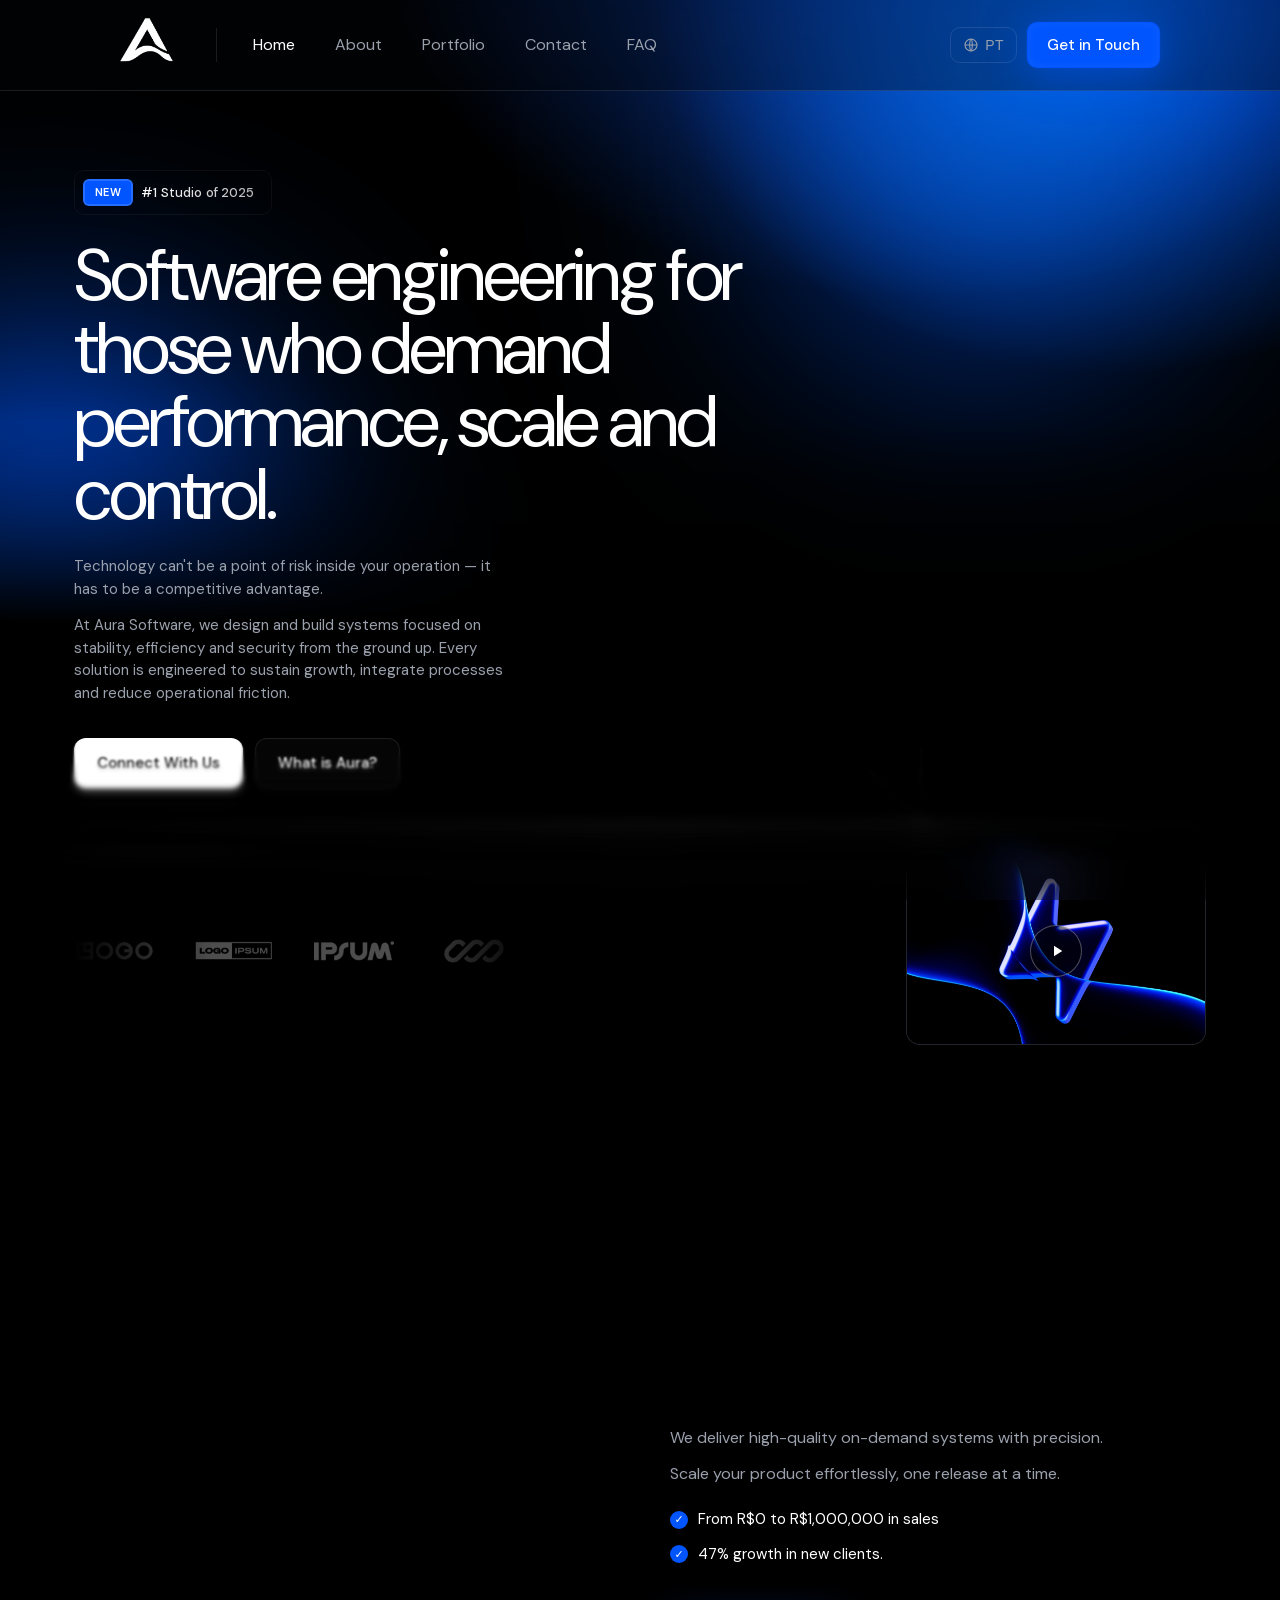
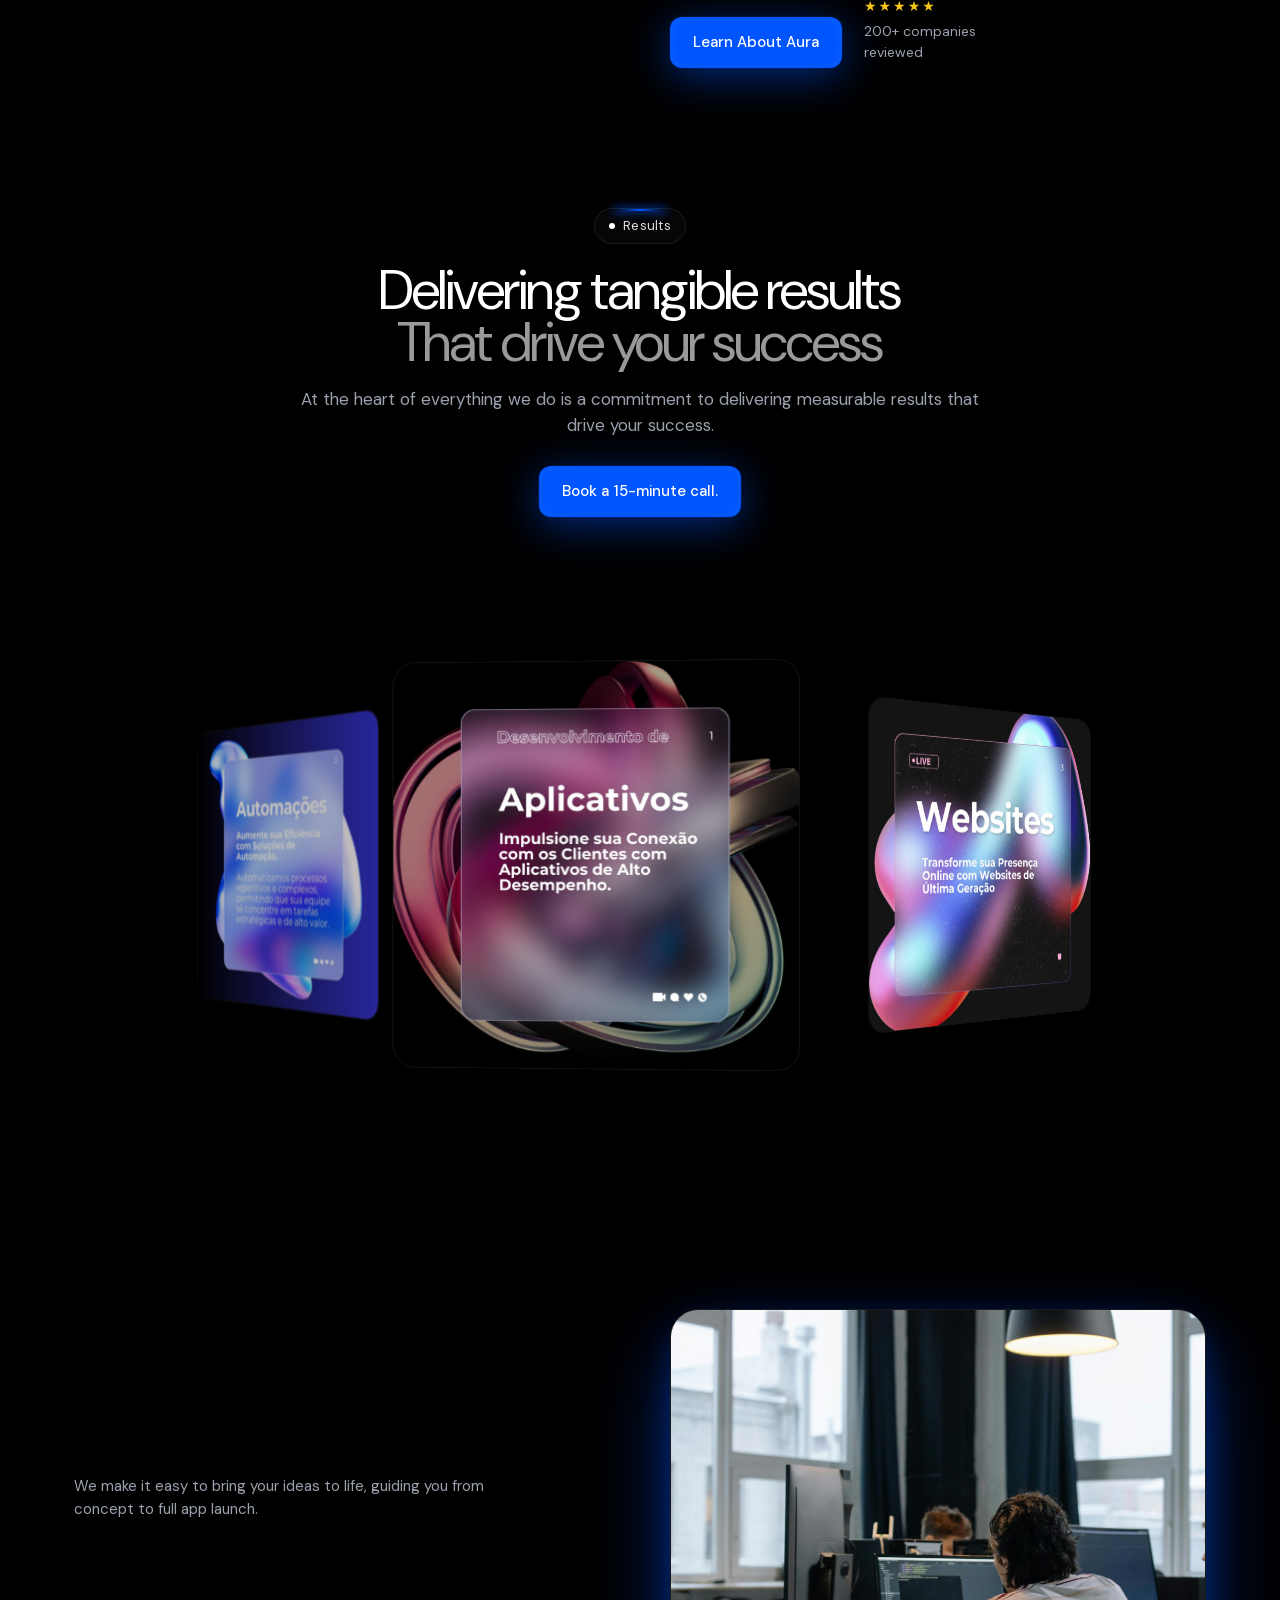
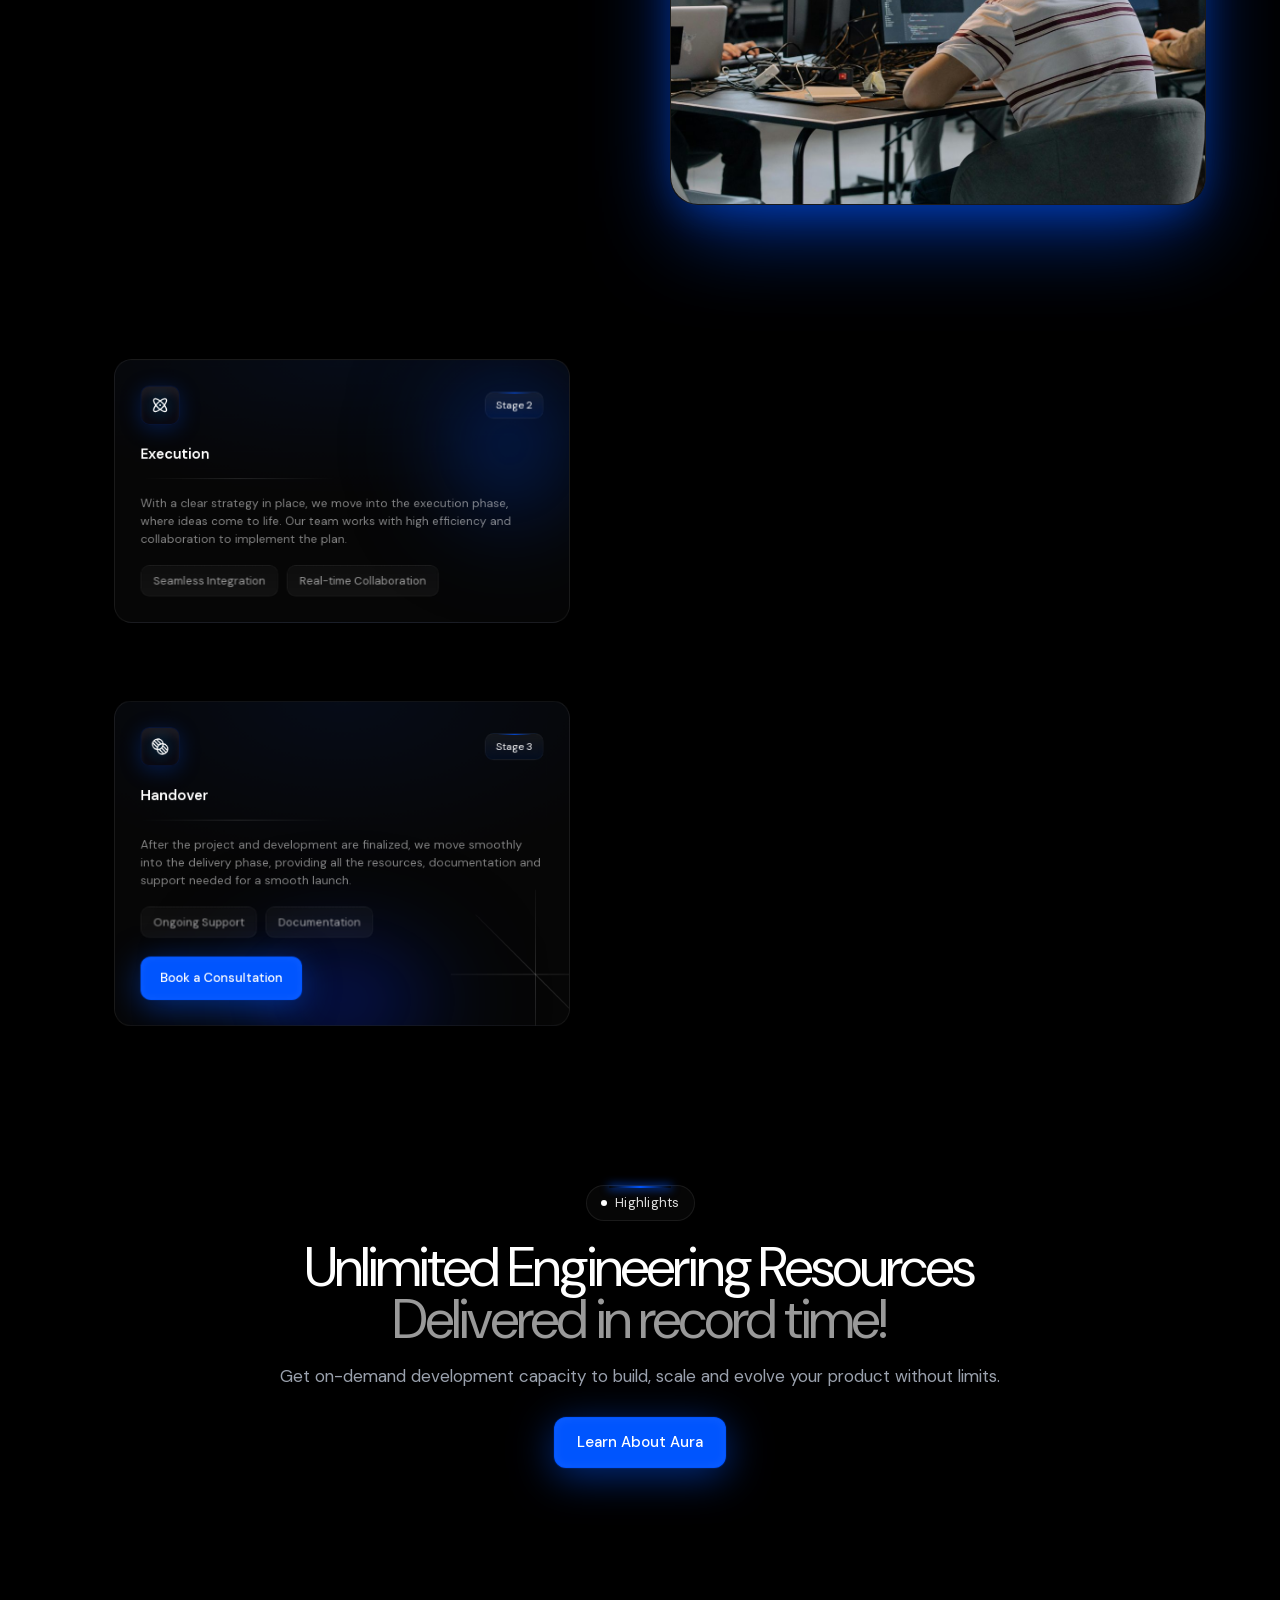
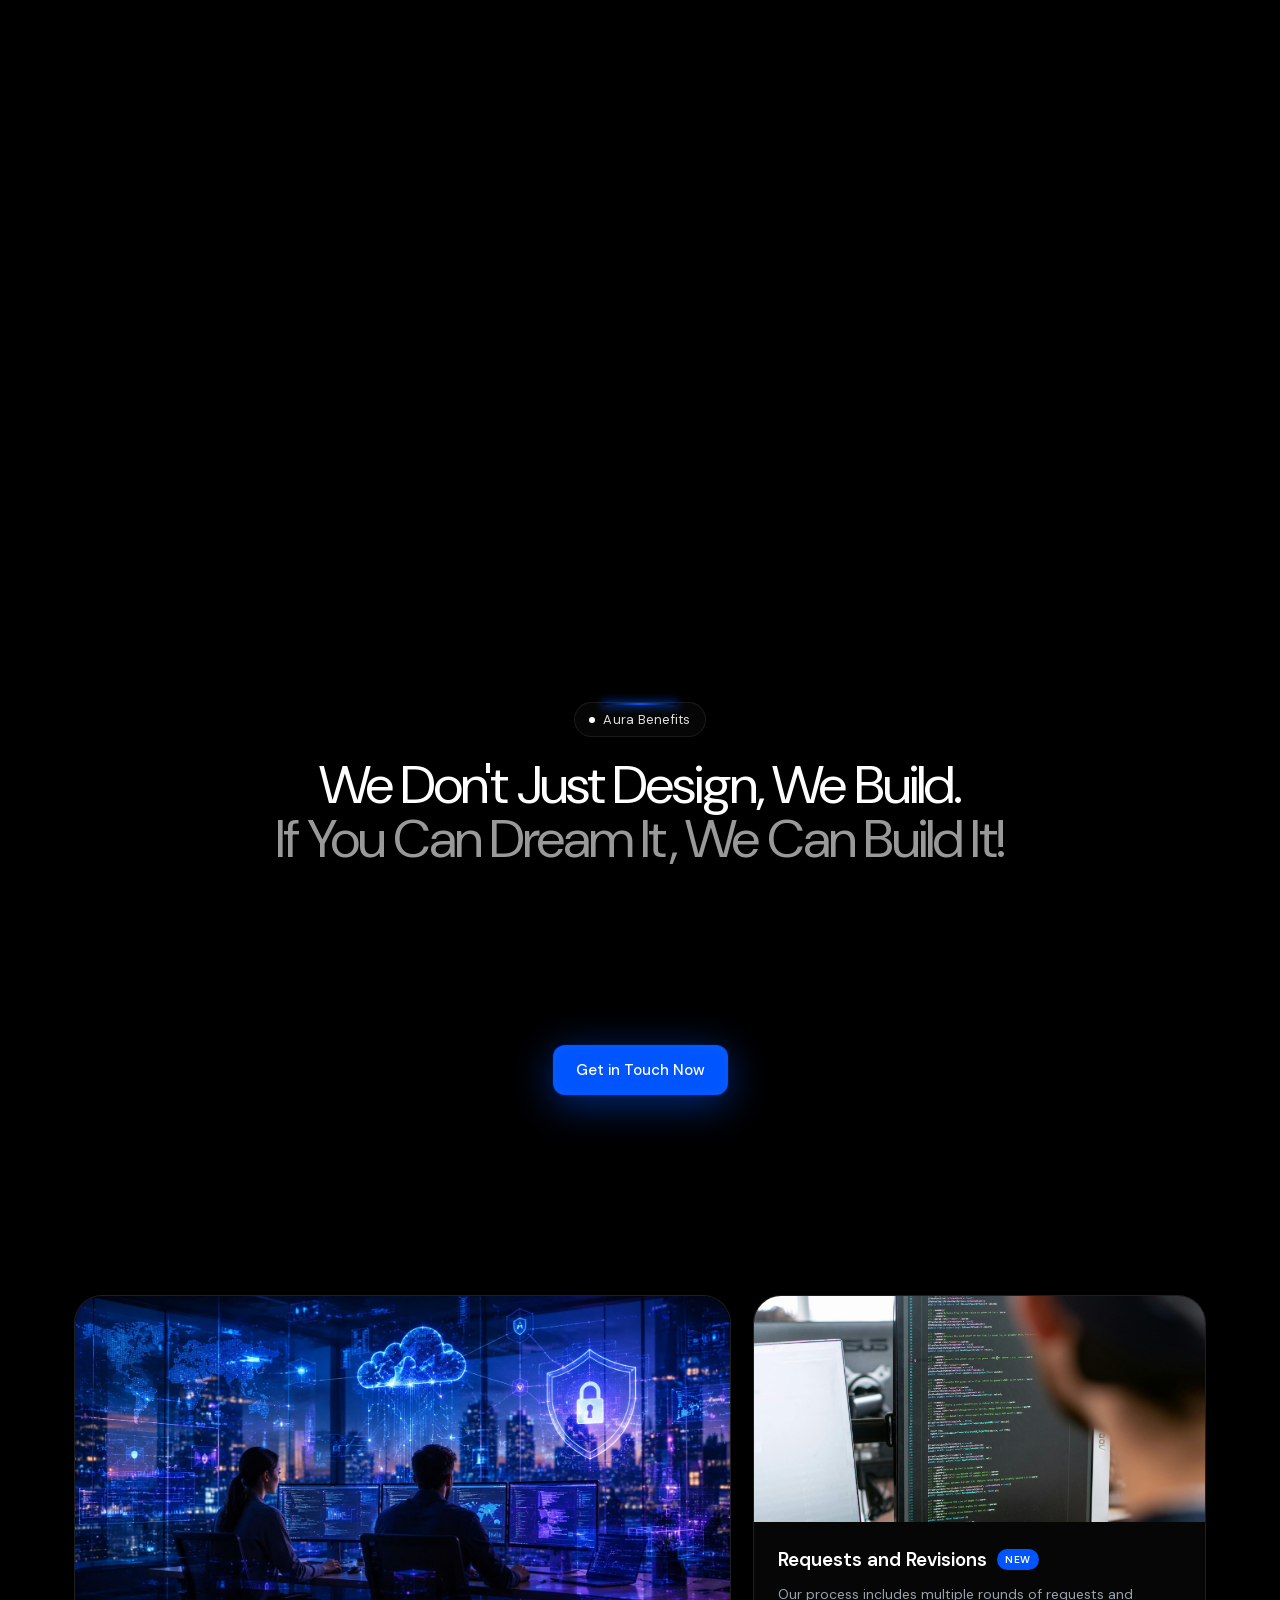
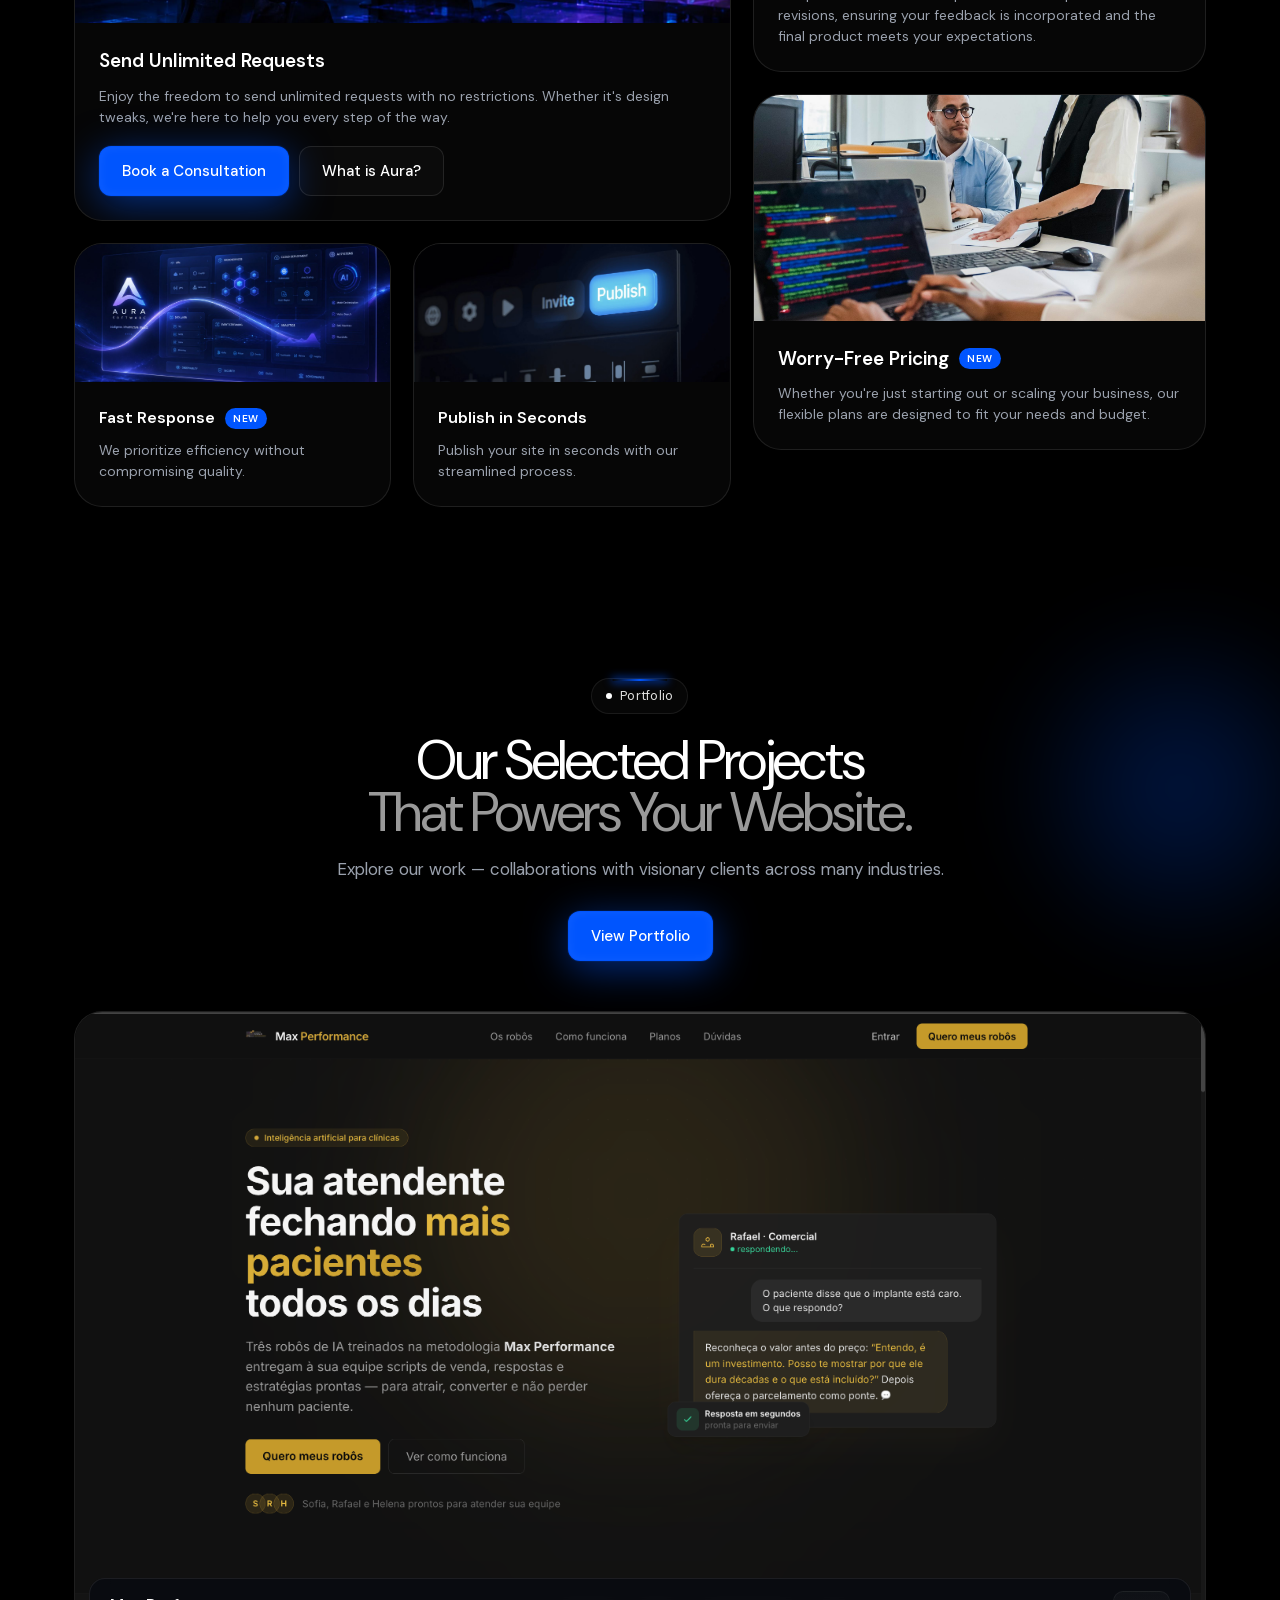
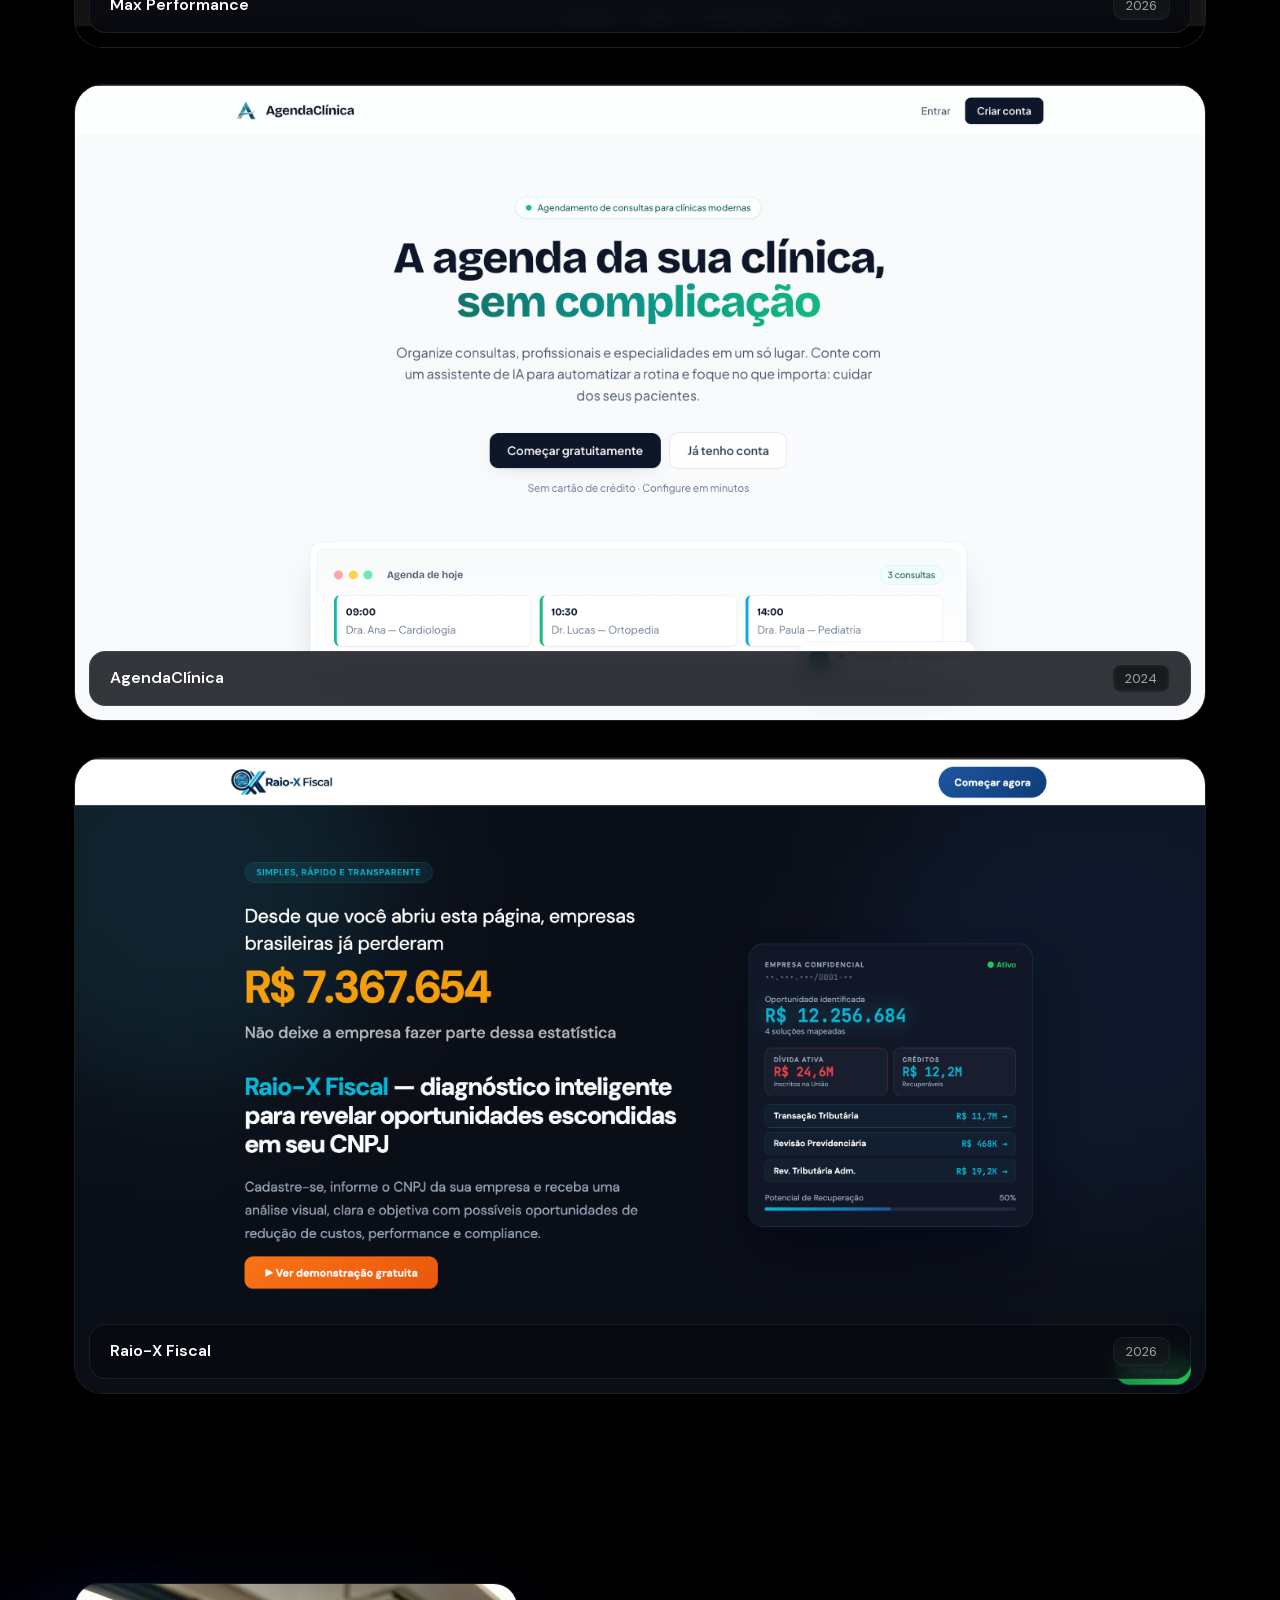
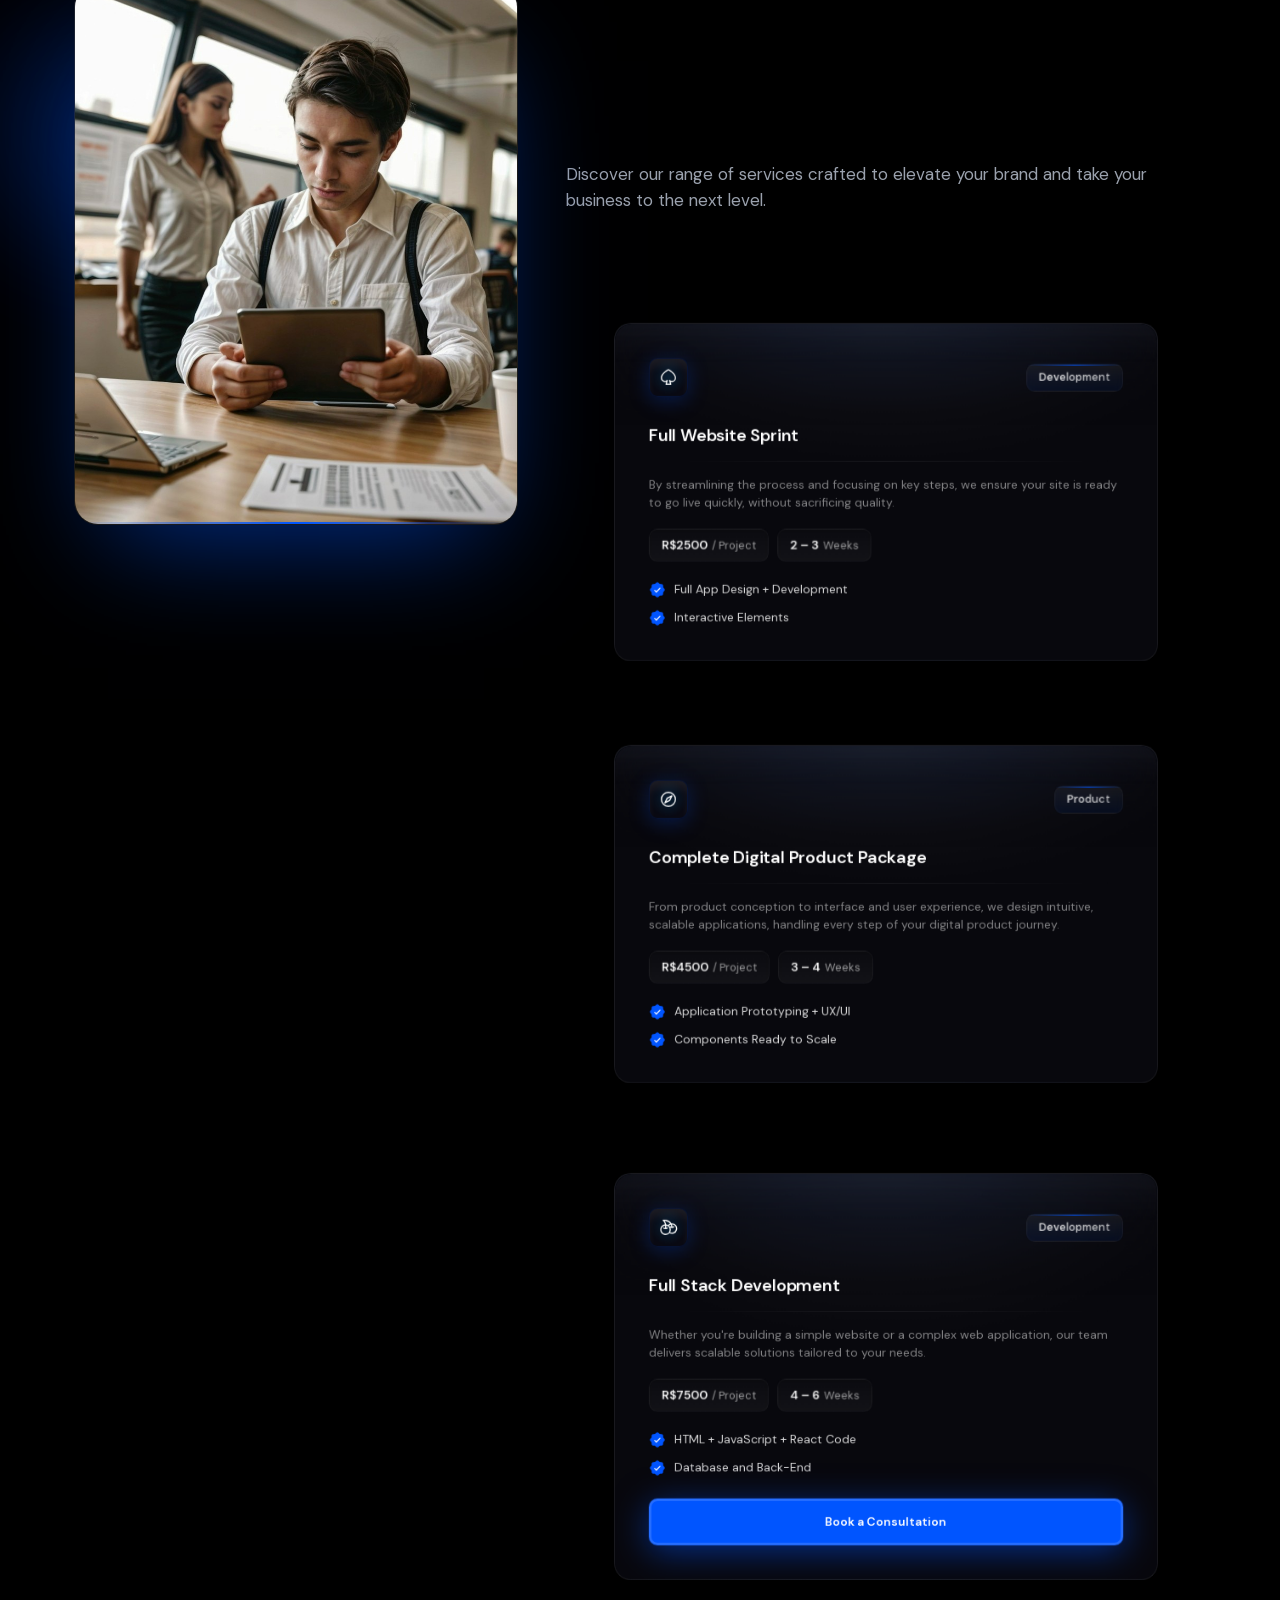
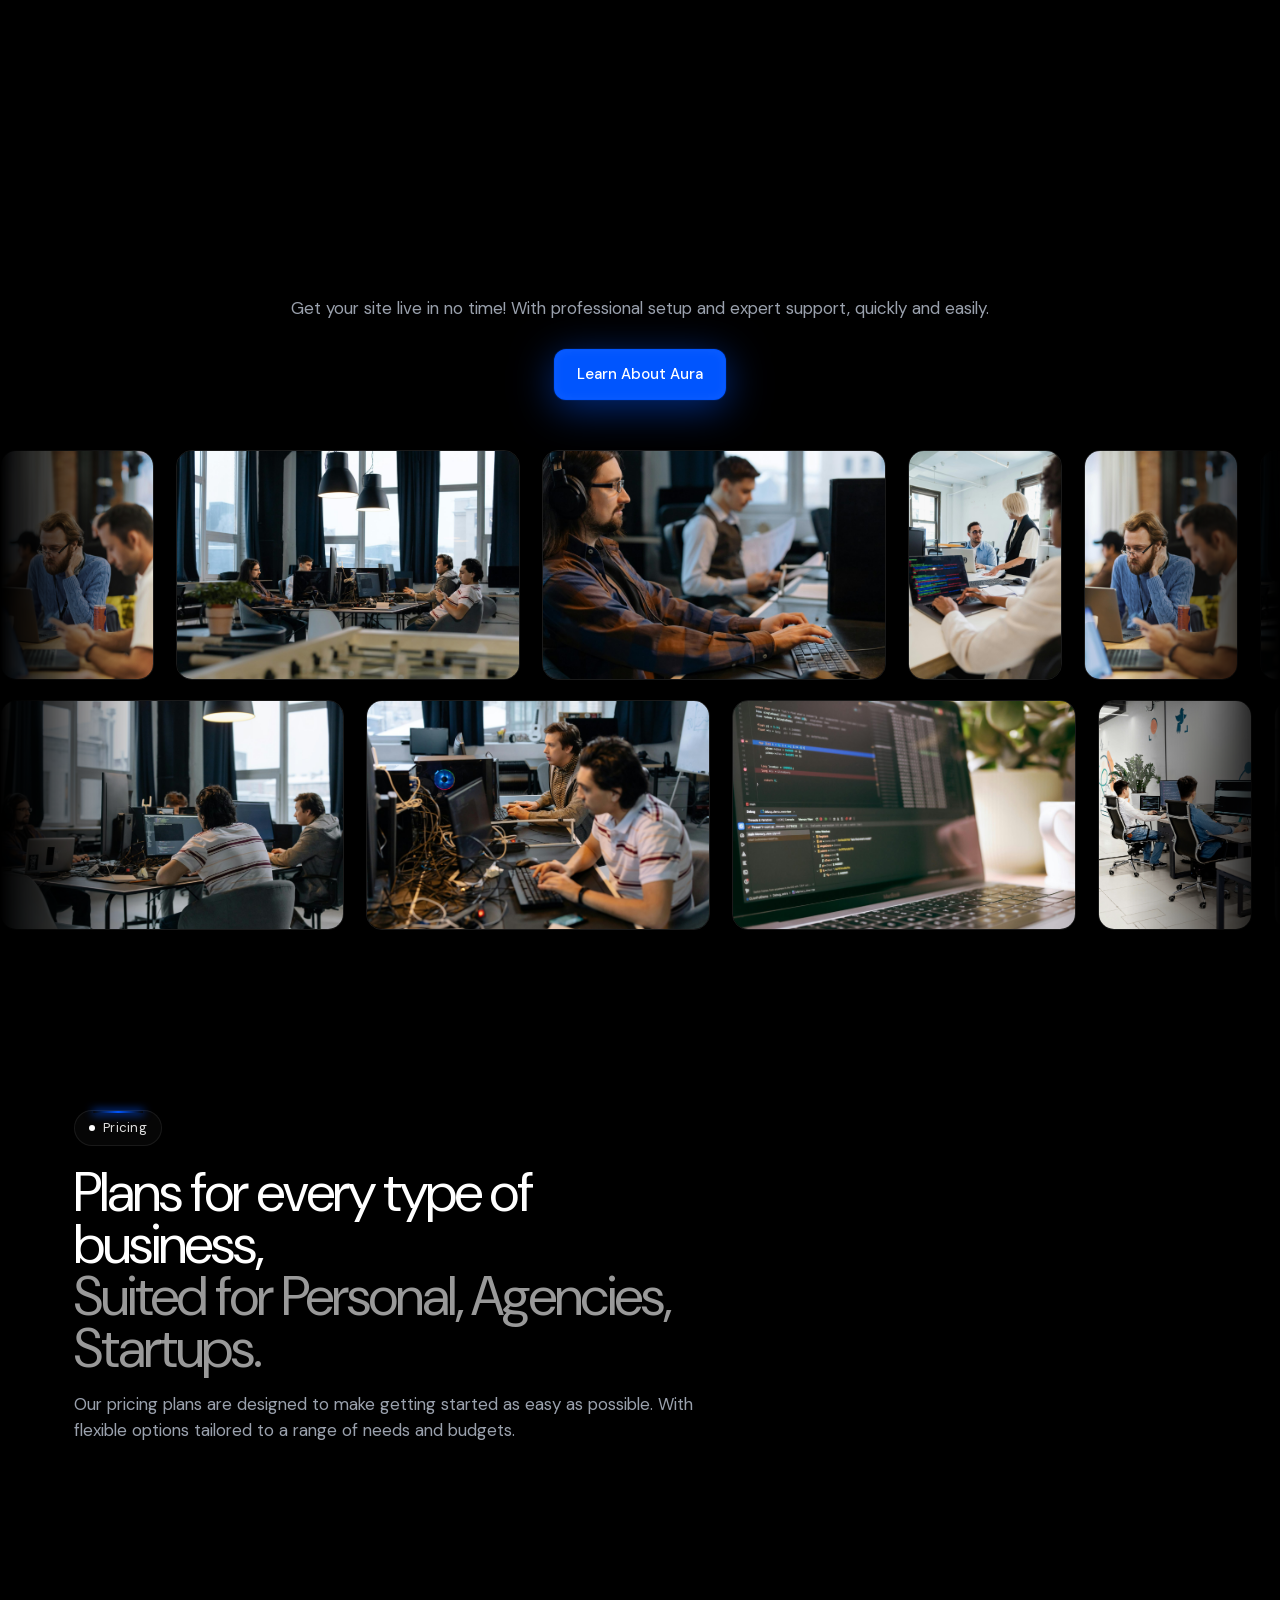
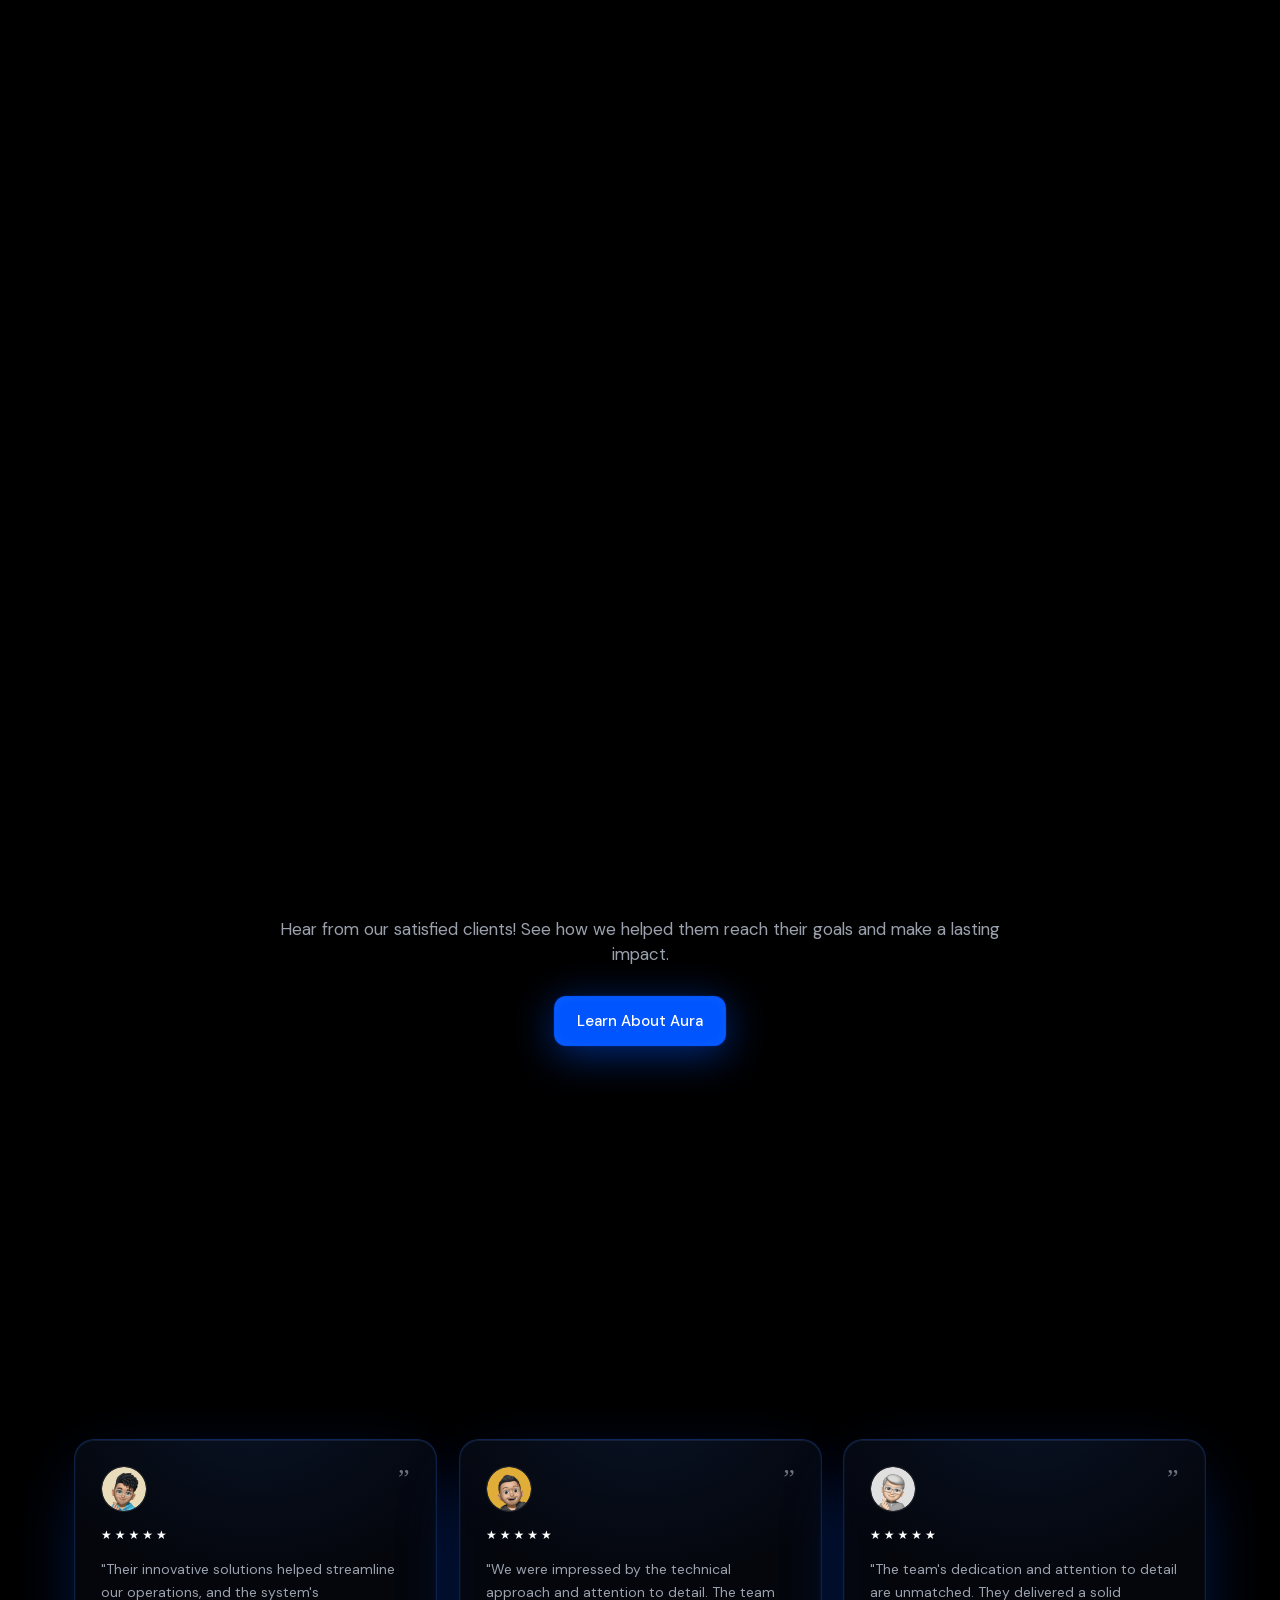
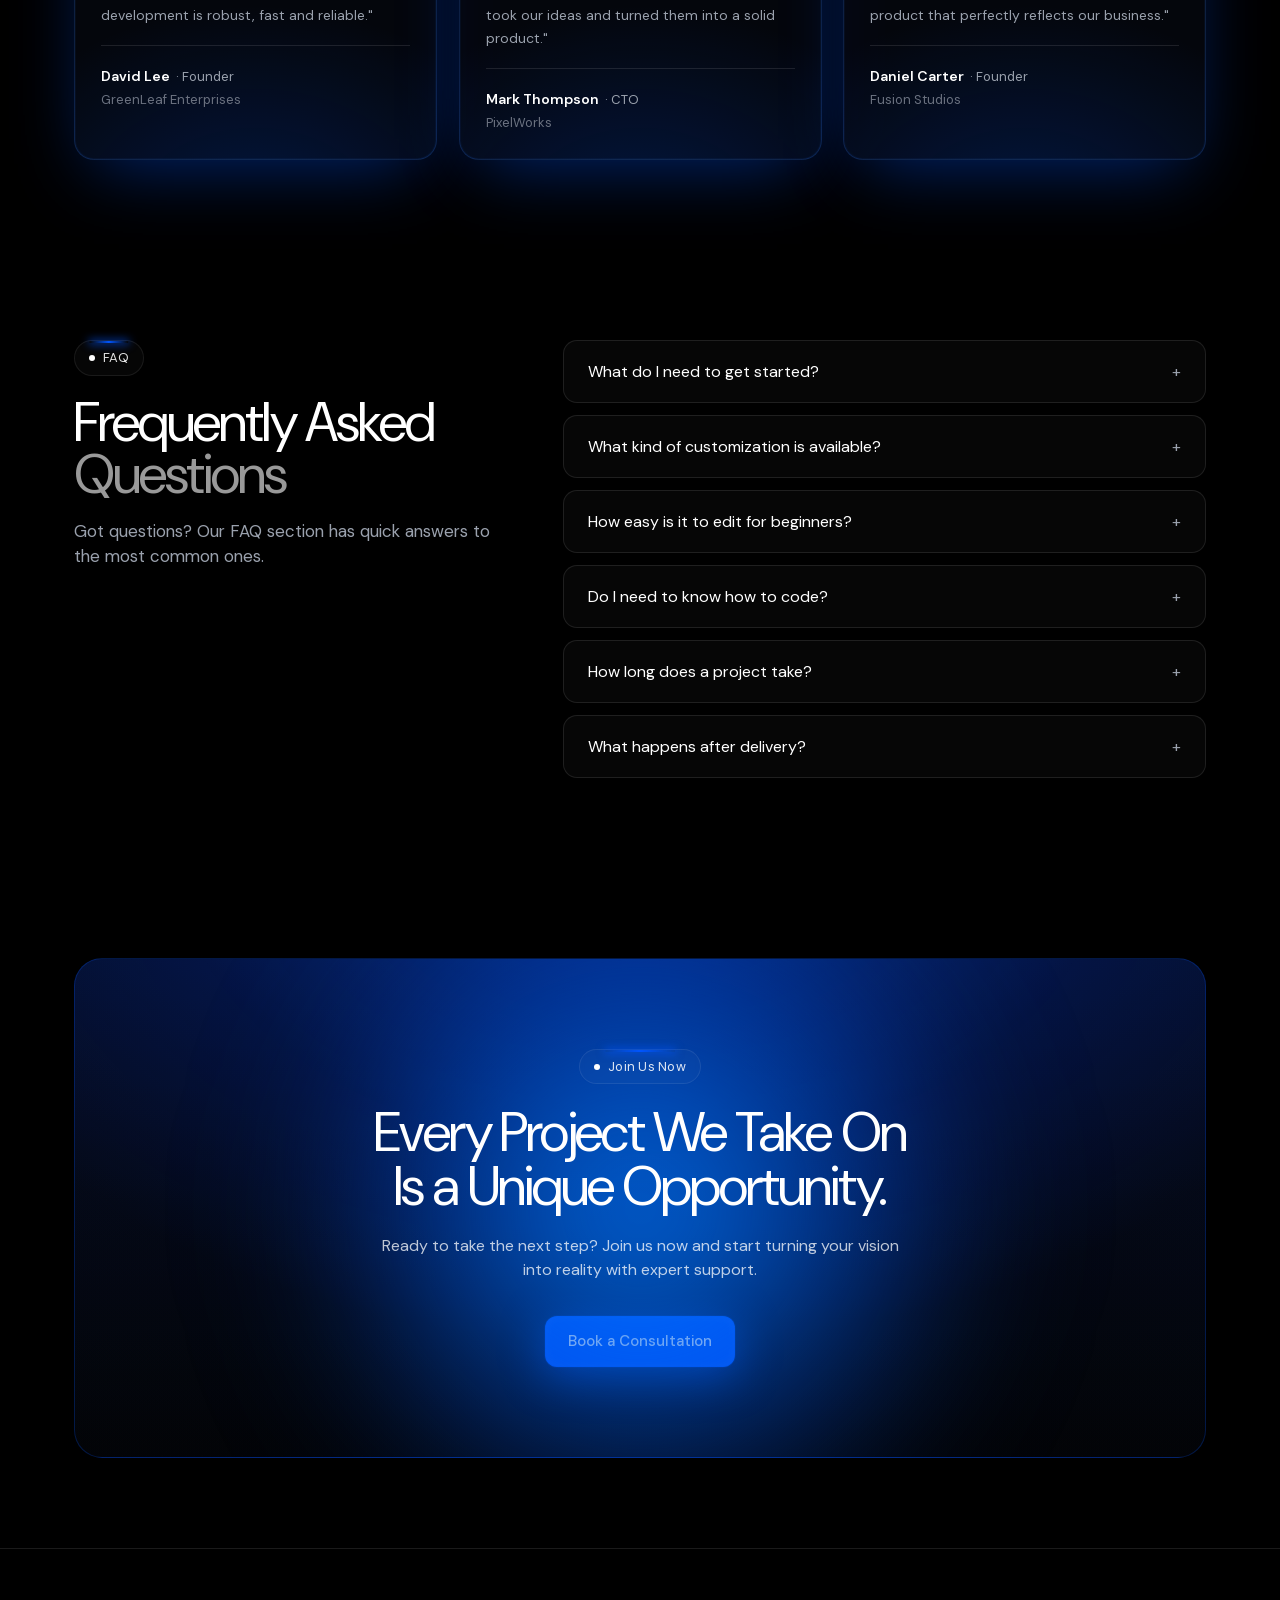
==== commit be5e8df8: "x" ====
--- a/index.html
+++ b/index.html
@@ -19,7 +19,7 @@
 <meta name="twitter:card" content="summary_large_image" />
 <meta name="twitter:image" content="https://aurasoftware.cloud/assets/og-image.png" />
 <link rel="preload" href="assets/fonts/dmsans-latin.woff2" as="font" type="font/woff2" crossorigin />
-<link rel="stylesheet" href="styles.css?v=63" />
+<link rel="stylesheet" href="styles.css?v=64" />
 </head>
 <body>
 
@@ -101,9 +101,9 @@
       <div class="split-img"><img src="assets/img/code.jpg" alt="Código em desenvolvimento na Aura" /></div>
       <div class="split-body">
         <span class="eyebrow">Sobre Aura</span>
-        <h2>Construindo Marcas Mais Fortes <span class="dim">Criando impressões!</span></h2>
+        <h2>Construindo Software Mais Forte <span class="dim">Do código ao resultado!</span></h2>
         <p class="no-reveal">Entregamos sistemas sob demanda de alta qualidade com precisão.</p>
-        <p class="no-reveal">Eleve sua marca sem esforço, um clique de cada vez.</p>
+        <p class="no-reveal">Escale seu produto sem esforço, uma release de cada vez.</p>
         <ul class="check-list no-reveal">
           <li>De R$ 0 a R$ 1.000.000 em vendas</li>
           <li>Crescimento de 47% em novos clientes.</li>
@@ -445,18 +445,18 @@
       <div class="feature-card reveal in" style="--reveal-delay: 0.08s;">
         <div class="fc-top">
           <span class="fc-ico"><svg viewBox="0 0 256 256" aria-hidden="true"><path d="M128,24A104,104,0,1,0,232,128,104.11,104.11,0,0,0,128,24Zm0,192a88,88,0,1,1,88-88A88.1,88.1,0,0,1,128,216ZM172.42,72.84l-64,32a8.05,8.05,0,0,0-3.58,3.58l-32,64A8,8,0,0,0,80,184a8.1,8.1,0,0,0,3.58-.84l64-32a8.05,8.05,0,0,0,3.58-3.58l32-64a8,8,0,0,0-10.74-10.74ZM138,138,97.89,158.11,118,118l40.15-20.07Z"></path></svg></span>
-          <span class="fc-tag"><span>Design</span><i class="fc-line"></i></span>
-        </div>
-        <h4 class="fc-title">Pacote de Design Completo</h4>
+          <span class="fc-tag"><span>Produto</span><i class="fc-line"></i></span>
+        </div>
+        <h4 class="fc-title">Pacote de Produto Digital</h4>
         <div class="fc-sep"></div>
-        <p class="fc-desc">Desde a criação de logotipos personalizados até diretrizes de marca abrangentes, design web e materiais de marketing, cuidamos de todos os aspectos da sua presença visual.</p>
+        <p class="fc-desc">Da concepção do produto à interface e à experiência do usuário, projetamos aplicações intuitivas e escaláveis, cuidando de toda a jornada do seu produto digital.</p>
         <div class="fc-pills">
           <span class="fc-pill"><b>R$4500</b> / Projeto</span>
           <span class="fc-pill"><b>3 – 4</b> Semanas</span>
         </div>
         <ul class="fc-points">
-          <li><svg viewBox="0 0 256 256" aria-hidden="true"><path fill="#0055ff" d="M225.86,102.82c-3.77-3.94-7.67-8-9.14-11.57-1.36-3.27-1.44-8.69-1.52-13.94-.15-9.76-.31-20.82-8-28.51s-18.75-7.85-28.51-8c-5.25-.08-10.67-.16-13.94-1.52-3.57-1.47-7.63-5.37-11.57-9.14C146.28,23.51,138.44,16,128,16s-18.27,7.51-25.18,14.14c-3.94,3.77-8,7.67-11.57,9.14C88,40.64,82.56,40.72,77.31,40.8c-9.76.15-20.82.31-28.51,8S41,67.55,40.8,77.31c-.08,5.25-.16,10.67-1.52,13.94-1.47,3.57-5.37,7.63-9.14,11.57C23.51,109.72,16,117.56,16,128s7.51,18.27,14.14,25.18c3.77,3.94,7.67,8,9.14,11.57,1.36,3.27,1.44,8.69,1.52,13.94.15,9.76.31,20.82,8,28.51s18.75,7.85,28.51,8c5.25.08,10.67.16,13.94,1.52,3.57,1.47,7.63,5.37,11.57,9.14C109.72,232.49,117.56,240,128,240s18.27-7.51,25.18-14.14c3.94-3.77,8-7.67,11.57-9.14,3.27-1.36,8.69-1.44,13.94-1.52,9.76-.15,20.82-.31,28.51-8s7.85-18.75,8-28.51c.08-5.25.16-10.67,1.52-13.94,1.47-3.57,5.37-7.63,9.14-11.57C232.49,146.28,240,138.44,240,128S232.49,109.73,225.86,102.82Z"></path><path fill="#fff" d="M173.66,98.34a8,8,0,0,1,0,11.32l-56,56a8,8,0,0,1-11.32,0l-24-24a8,8,0,0,1,11.32-11.32L112,148.69l50.34-50.35A8,8,0,0,1,173.66,98.34Z"></path></svg>Arquivos + Materiais de Identidade Visual</li>
-          <li><svg viewBox="0 0 256 256" aria-hidden="true"><path fill="#0055ff" d="M225.86,102.82c-3.77-3.94-7.67-8-9.14-11.57-1.36-3.27-1.44-8.69-1.52-13.94-.15-9.76-.31-20.82-8-28.51s-18.75-7.85-28.51-8c-5.25-.08-10.67-.16-13.94-1.52-3.57-1.47-7.63-5.37-11.57-9.14C146.28,23.51,138.44,16,128,16s-18.27,7.51-25.18,14.14c-3.94,3.77-8,7.67-11.57,9.14C88,40.64,82.56,40.72,77.31,40.8c-9.76.15-20.82.31-28.51,8S41,67.55,40.8,77.31c-.08,5.25-.16,10.67-1.52,13.94-1.47,3.57-5.37,7.63-9.14,11.57C23.51,109.72,16,117.56,16,128s7.51,18.27,14.14,25.18c3.77,3.94,7.67,8,9.14,11.57,1.36,3.27,1.44,8.69,1.52,13.94.15,9.76.31,20.82,8,28.51s18.75,7.85,28.51,8c5.25.08,10.67.16,13.94,1.52,3.57,1.47,7.63,5.37,11.57,9.14C109.72,232.49,117.56,240,128,240s18.27-7.51,25.18-14.14c3.94-3.77,8-7.67,11.57-9.14,3.27-1.36,8.69-1.44,13.94-1.52,9.76-.15,20.82-.31,28.51-8s7.85-18.75,8-28.51c.08-5.25.16-10.67,1.52-13.94,1.47-3.57,5.37-7.63,9.14-11.57C232.49,146.28,240,138.44,240,128S232.49,109.73,225.86,102.82Z"></path><path fill="#fff" d="M173.66,98.34a8,8,0,0,1,0,11.32l-56,56a8,8,0,0,1-11.32,0l-24-24a8,8,0,0,1,11.32-11.32L112,148.69l50.34-50.35A8,8,0,0,1,173.66,98.34Z"></path></svg>Fácil de Editar e Acessar</li>
+          <li><svg viewBox="0 0 256 256" aria-hidden="true"><path fill="#0055ff" d="M225.86,102.82c-3.77-3.94-7.67-8-9.14-11.57-1.36-3.27-1.44-8.69-1.52-13.94-.15-9.76-.31-20.82-8-28.51s-18.75-7.85-28.51-8c-5.25-.08-10.67-.16-13.94-1.52-3.57-1.47-7.63-5.37-11.57-9.14C146.28,23.51,138.44,16,128,16s-18.27,7.51-25.18,14.14c-3.94,3.77-8,7.67-11.57,9.14C88,40.64,82.56,40.72,77.31,40.8c-9.76.15-20.82.31-28.51,8S41,67.55,40.8,77.31c-.08,5.25-.16,10.67-1.52,13.94-1.47,3.57-5.37,7.63-9.14,11.57C23.51,109.72,16,117.56,16,128s7.51,18.27,14.14,25.18c3.77,3.94,7.67,8,9.14,11.57,1.36,3.27,1.44,8.69,1.52,13.94.15,9.76.31,20.82,8,28.51s18.75,7.85,28.51,8c5.25.08,10.67.16,13.94,1.52,3.57,1.47,7.63,5.37,11.57,9.14C109.72,232.49,117.56,240,128,240s18.27-7.51,25.18-14.14c3.94-3.77,8-7.67,11.57-9.14,3.27-1.36,8.69-1.44,13.94-1.52,9.76-.15,20.82-.31,28.51-8s7.85-18.75,8-28.51c.08-5.25.16-10.67,1.52-13.94,1.47-3.57,5.37-7.63,9.14-11.57C232.49,146.28,240,138.44,240,128S232.49,109.73,225.86,102.82Z"></path><path fill="#fff" d="M173.66,98.34a8,8,0,0,1,0,11.32l-56,56a8,8,0,0,1-11.32,0l-24-24a8,8,0,0,1,11.32-11.32L112,148.69l50.34-50.35A8,8,0,0,1,173.66,98.34Z"></path></svg>Prototipação + UX/UI da Aplicação</li>
+          <li><svg viewBox="0 0 256 256" aria-hidden="true"><path fill="#0055ff" d="M225.86,102.82c-3.77-3.94-7.67-8-9.14-11.57-1.36-3.27-1.44-8.69-1.52-13.94-.15-9.76-.31-20.82-8-28.51s-18.75-7.85-28.51-8c-5.25-.08-10.67-.16-13.94-1.52-3.57-1.47-7.63-5.37-11.57-9.14C146.28,23.51,138.44,16,128,16s-18.27,7.51-25.18,14.14c-3.94,3.77-8,7.67-11.57,9.14C88,40.64,82.56,40.72,77.31,40.8c-9.76.15-20.82.31-28.51,8S41,67.55,40.8,77.31c-.08,5.25-.16,10.67-1.52,13.94-1.47,3.57-5.37,7.63-9.14,11.57C23.51,109.72,16,117.56,16,128s7.51,18.27,14.14,25.18c3.77,3.94,7.67,8,9.14,11.57,1.36,3.27,1.44,8.69,1.52,13.94.15,9.76.31,20.82,8,28.51s18.75,7.85,28.51,8c5.25.08,10.67.16,13.94,1.52,3.57,1.47,7.63,5.37,11.57,9.14C109.72,232.49,117.56,240,128,240s18.27-7.51,25.18-14.14c3.94-3.77,8-7.67,11.57-9.14,3.27-1.36,8.69-1.44,13.94-1.52,9.76-.15,20.82-.31,28.51-8s7.85-18.75,8-28.51c.08-5.25.16-10.67,1.52-13.94,1.47-3.57,5.37-7.63,9.14-11.57C232.49,146.28,240,138.44,240,128S232.49,109.73,225.86,102.82Z"></path><path fill="#fff" d="M173.66,98.34a8,8,0,0,1,0,11.32l-56,56a8,8,0,0,1-11.32,0l-24-24a8,8,0,0,1,11.32-11.32L112,148.69l50.34-50.35A8,8,0,0,1,173.66,98.34Z"></path></svg>Componentes Prontos para Escalar</li>
         </ul>
       </div>
       <div class="feature-card reveal in" style="--reveal-delay: 0.16s;">
@@ -557,7 +557,7 @@
   <div class="container">
     <div class="section-head">
       <span class="eyebrow">Depoimento</span>
-      <h2>Avaliações de clientes sobre <span class="dim">Trabalho, Usabilidade e Design.</span></h2>
+      <h2>Avaliações de clientes sobre <span class="dim">Entrega, Qualidade e Tecnologia.</span></h2>
       <p class="no-reveal">Conheça os depoimentos de nossos clientes satisfeitos! Veja como os ajudamos a alcançar seus objetivos e gerar um impacto duradouro.</p>
       <a class="btn btn-primary no-reveal" href="sobre.html" style="margin-top:28px">Ver Sobre Aura</a>
     </div>
@@ -583,19 +583,19 @@
       <div class="tcard">
         <div class="ttop"><img class="av" src="assets/img/av-3.png" alt="David Lee" /><span class="quote">”</span></div>
         <div class="stars">★★★★★</div>
-        <p>"Suas soluções inovadoras ajudaram a otimizar nossas operações, e o design e desenvolvimento do site são funcionais e visualmente impressionantes."</p>
+        <p>"Suas soluções inovadoras ajudaram a otimizar nossas operações, e o desenvolvimento do sistema é robusto, rápido e confiável."</p>
         <div class="who"><span class="name">David Lee</span><span class="role">· Fundador</span><span class="org">GreenLeaf Enterprises</span></div>
       </div>
       <div class="tcard">
         <div class="ttop"><img class="av" src="assets/img/av-4.png" alt="Mark Thompson" /><span class="quote">”</span></div>
         <div class="stars">★★★★★</div>
-        <p>"Ficamos impressionados com a abordagem criativa e a atenção aos detalhes. A equipe pegou nossas ideias e as transformou em sites deslumbrantes."</p>
-        <div class="who"><span class="name">Mark Thompson</span><span class="role">· Diretor Criativo</span><span class="org">PixelWorks Studio</span></div>
+        <p>"Ficamos impressionados com a abordagem técnica e a atenção aos detalhes. A equipe pegou nossas ideias e as transformou em um produto sólido."</p>
+        <div class="who"><span class="name">Mark Thompson</span><span class="role">· Diretor de Tecnologia</span><span class="org">PixelWorks</span></div>
       </div>
       <div class="tcard">
         <div class="ttop"><img class="av" src="assets/img/av-5.png" alt="Daniel Carter" /><span class="quote">”</span></div>
         <div class="stars">★★★★★</div>
-        <p>"A dedicação e a atenção aos detalhes da equipe são incomparáveis. Eles entregaram um site com um design belíssimo que reflete perfeitamente nossa marca."</p>
+        <p>"A dedicação e a atenção aos detalhes da equipe são incomparáveis. Eles entregaram um produto sólido que reflete perfeitamente nosso negócio."</p>
         <div class="who"><span class="name">Daniel Carter</span><span class="role">· Fundador</span><span class="org">Fusion Studios</span></div>
       </div>
     </div>
--- a/styles.css
+++ b/styles.css
@@ -232,6 +232,33 @@
 .hero p + p { margin-top: 14px; }
 .hero-actions { display: flex; gap: 12px; margin-top: 34px; flex-wrap: wrap; }
 .hero-bottom { display: flex; align-items: flex-end; justify-content: space-between; gap: 40px; }
+
+/* Revelação gradual dos elementos da seção inicial, um de cada vez */
+@keyframes heroReveal {
+  from { opacity: 0; transform: translateY(20px); }
+  to   { opacity: 1; transform: translateY(0); }
+}
+.hero-inner .hl-tag,
+.hero-inner h1,
+.hero-inner .hero-bottom p,
+.hero-inner .hero-actions {
+  opacity: 0;
+  animation: heroReveal .8s cubic-bezier(.22,.61,.36,1) both;
+}
+.hero-inner .hl-tag      { animation-delay: .2s; }
+.hero-inner h1           { animation-delay: .7s; }
+.hero-inner .hero-bottom p { animation-delay: 1.2s; }
+.hero-inner .hero-actions  { animation-delay: 1.7s; }
+@media (prefers-reduced-motion: reduce) {
+  .hero-inner .hl-tag,
+  .hero-inner h1,
+  .hero-inner .hero-bottom p,
+  .hero-inner .hero-actions {
+    opacity: 1;
+    animation: none;
+  }
+}
+
 .hero-strip { display: flex; align-items: center; justify-content: space-between; gap: 60px; margin-top: 40px; padding-top: 28px; position: relative; z-index: 1; }
 /* brilho azul muito sutil na divisa com o conteúdo acima */
 .hero-strip::before {
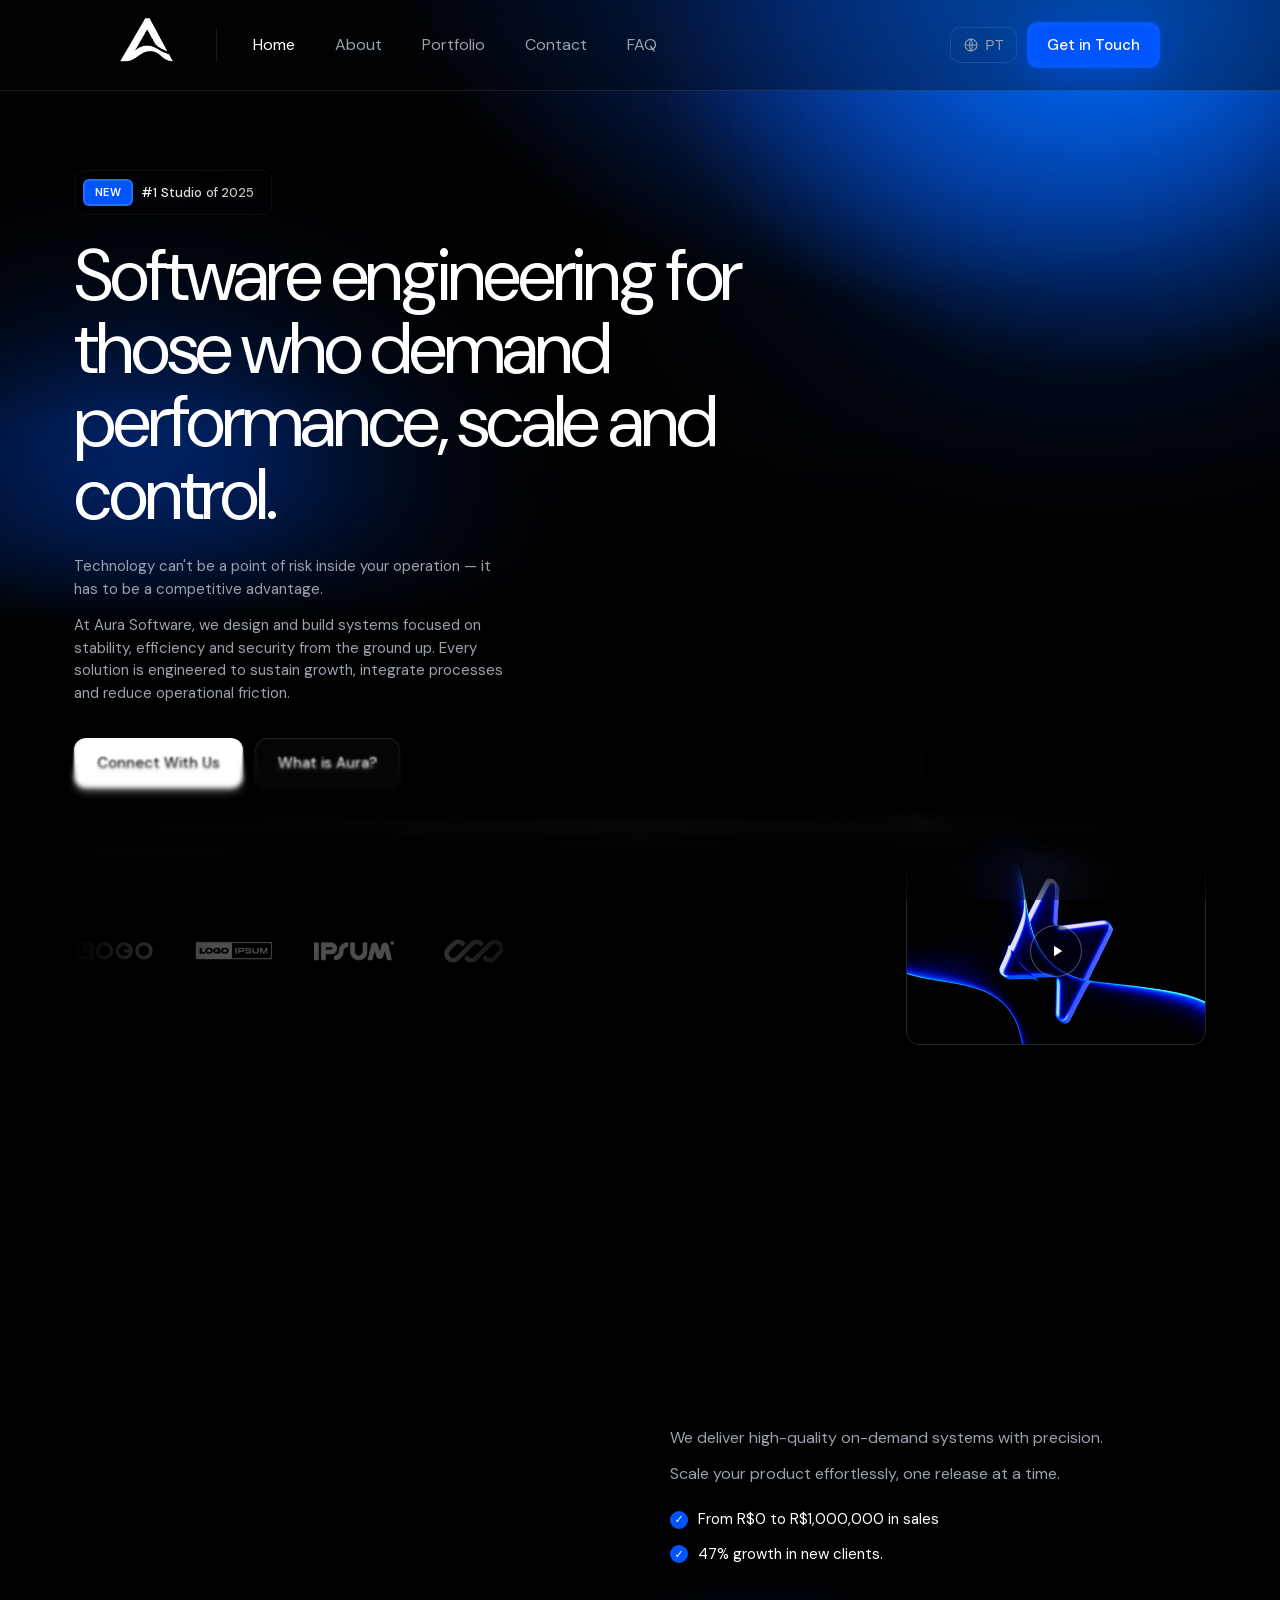
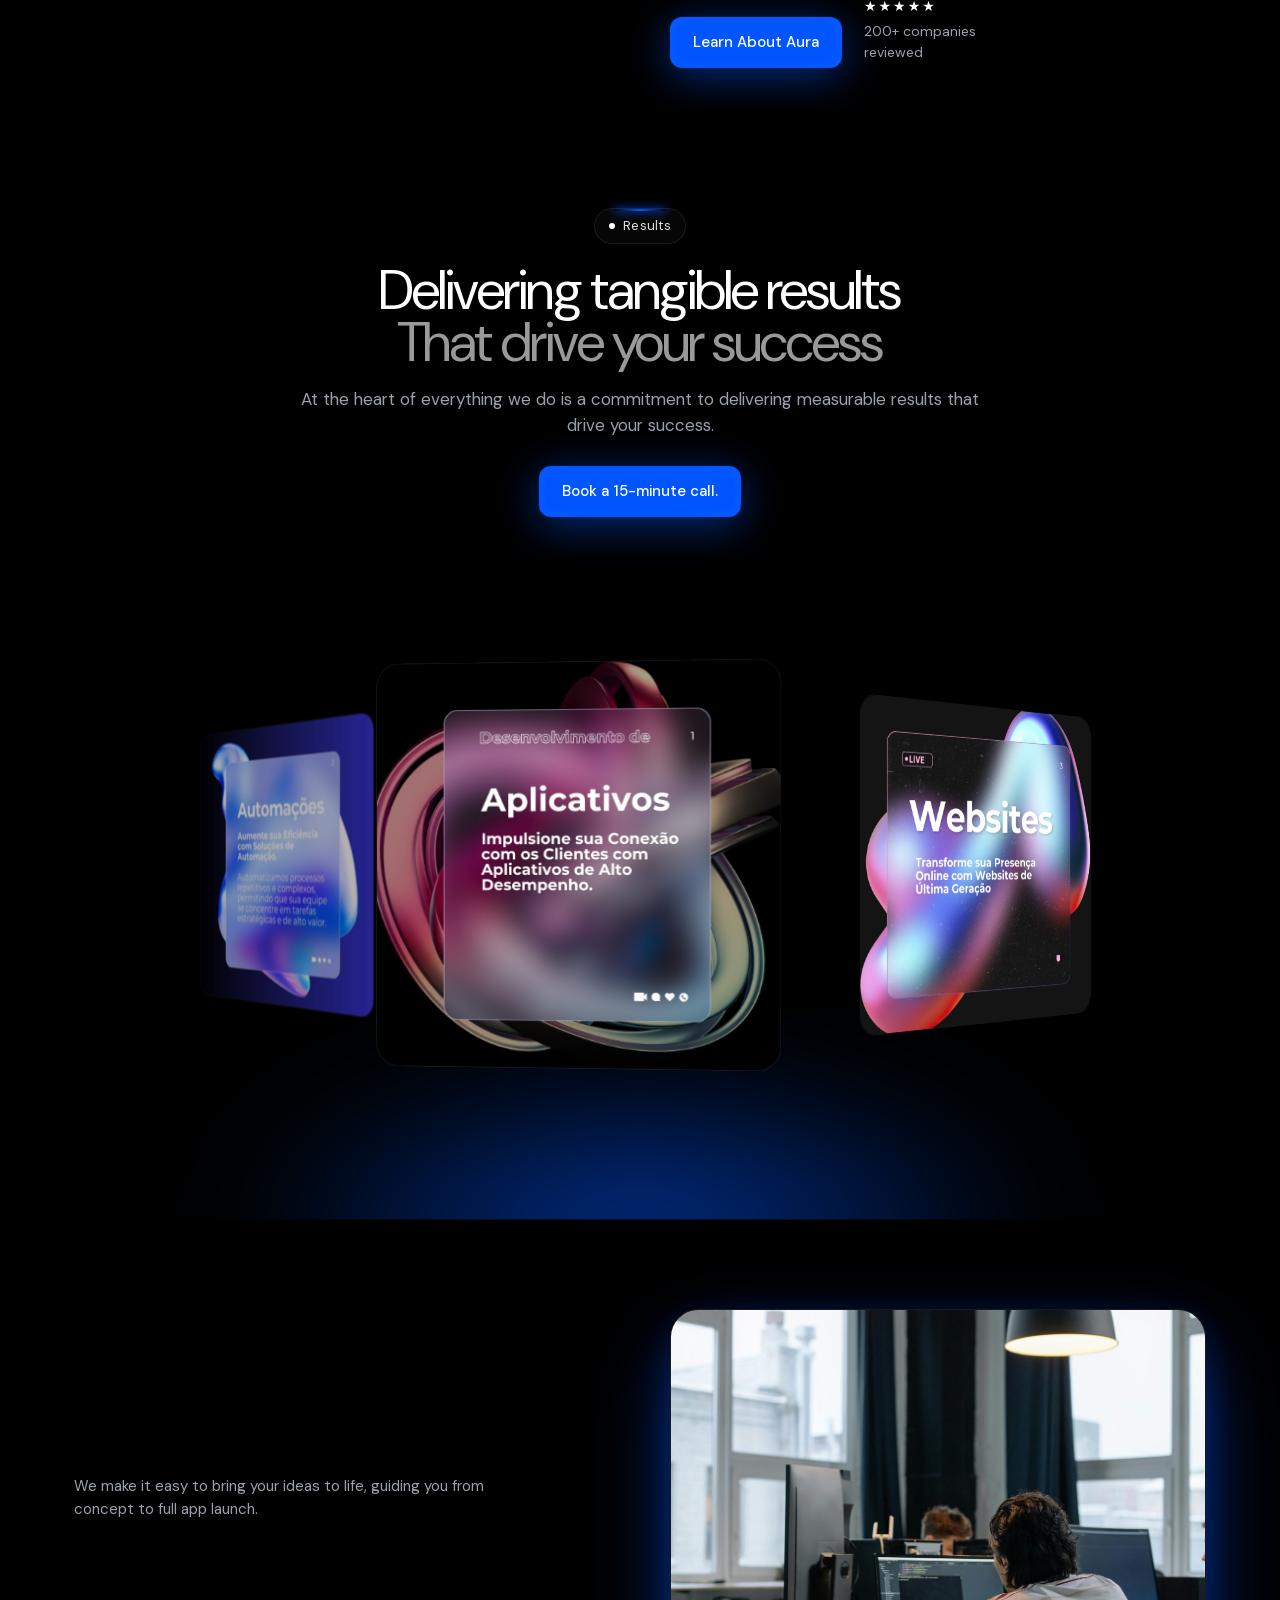
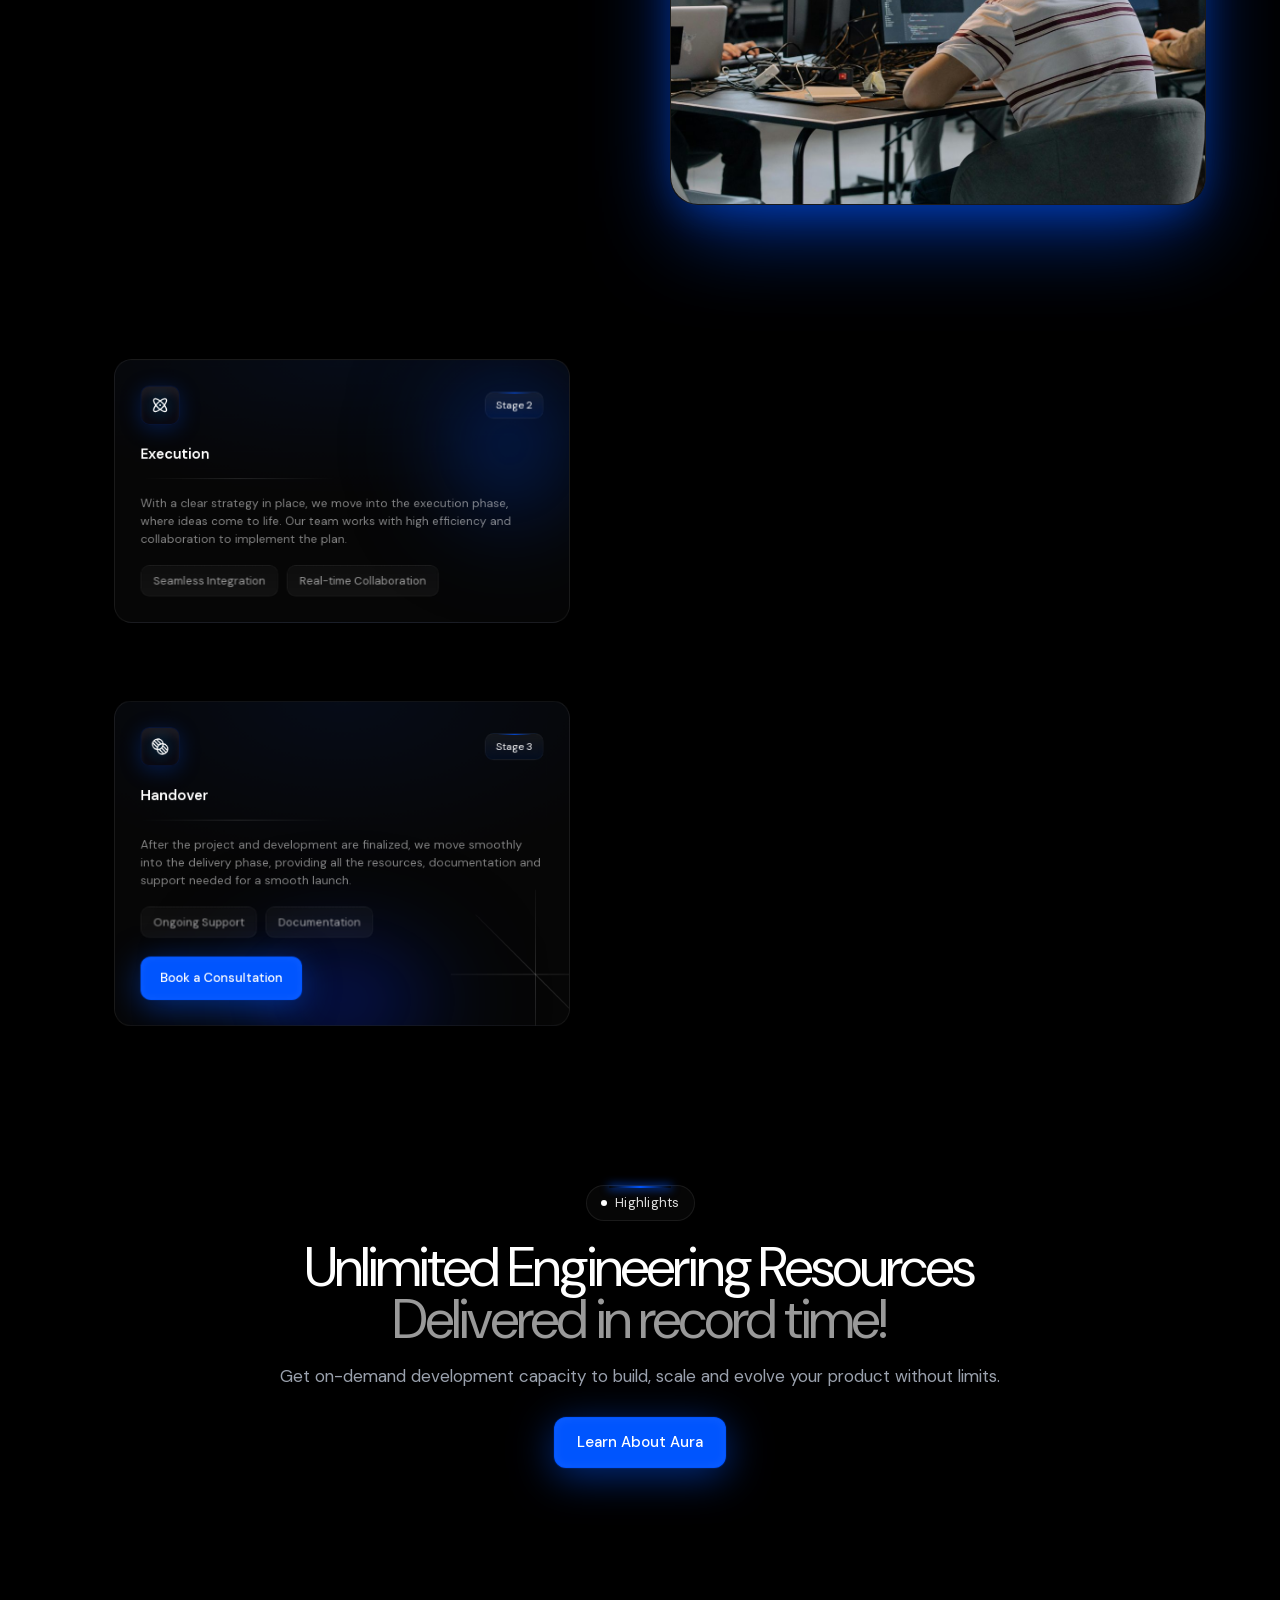
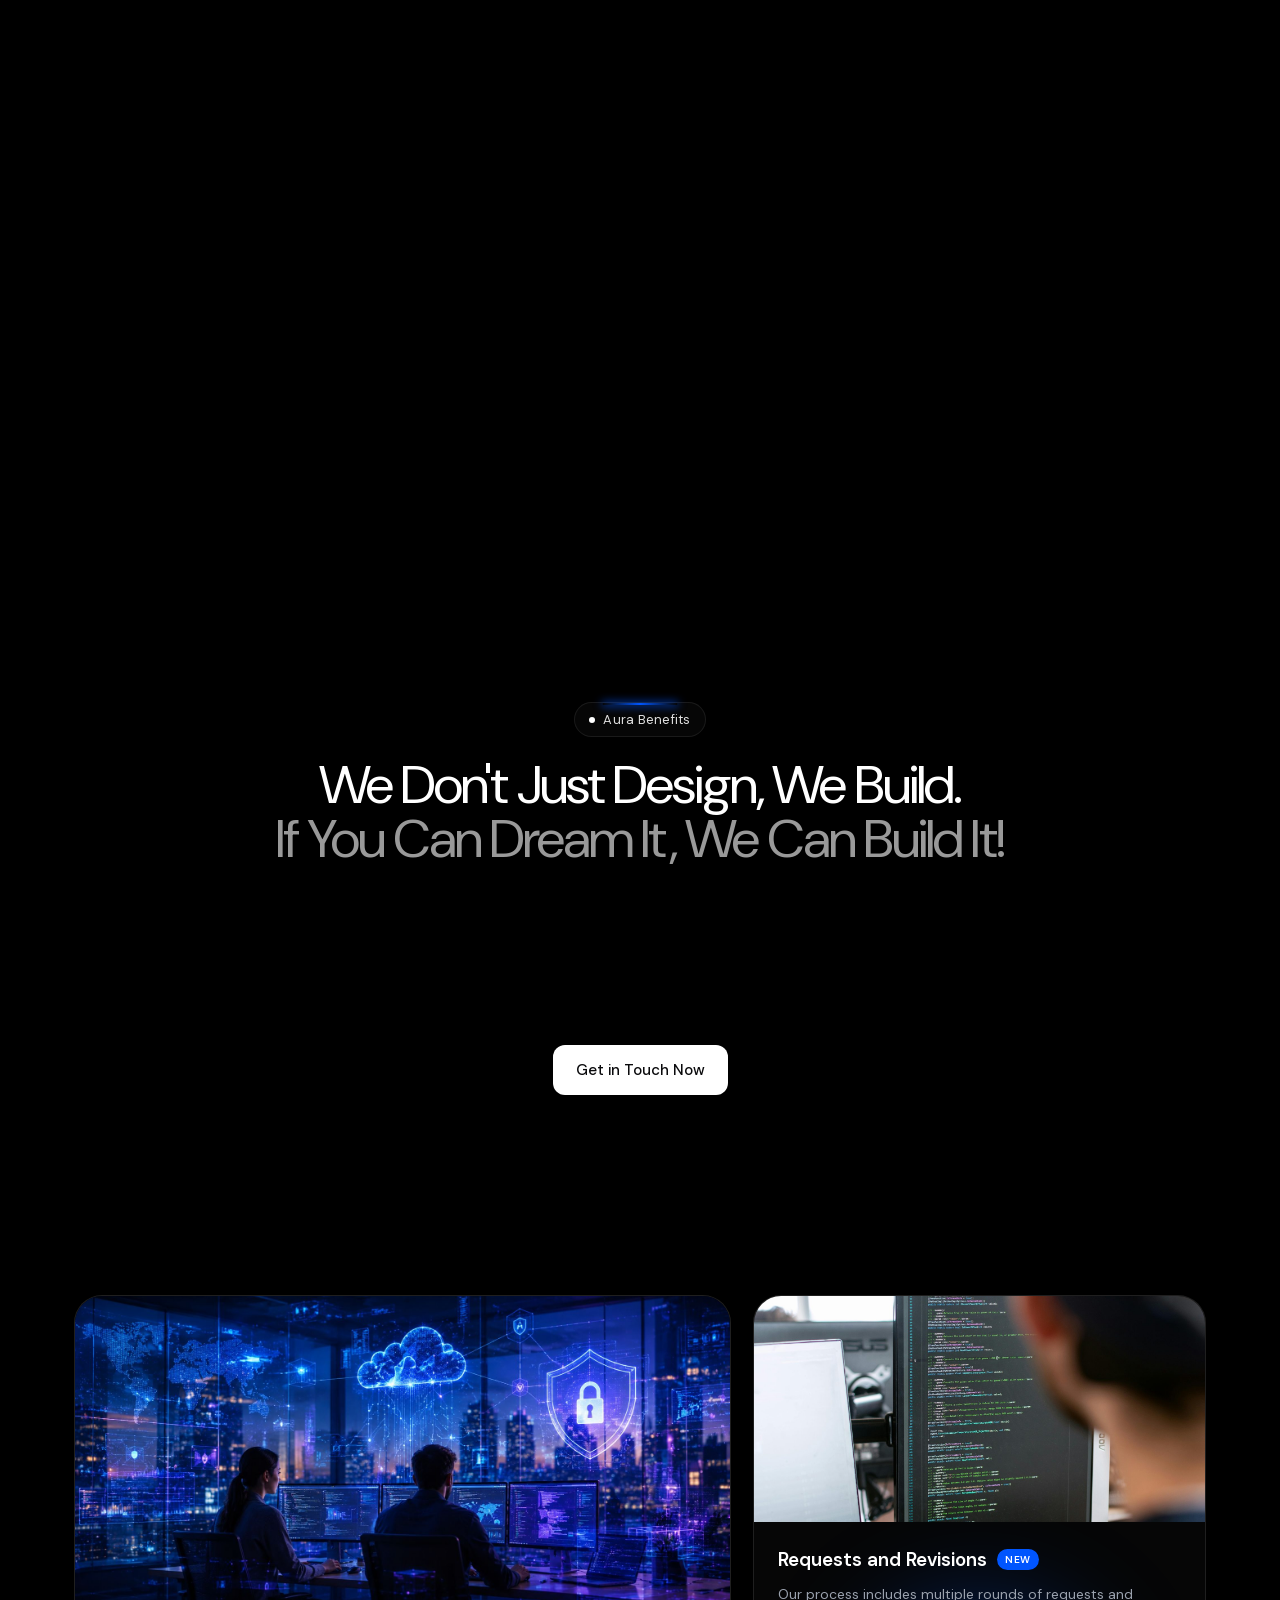
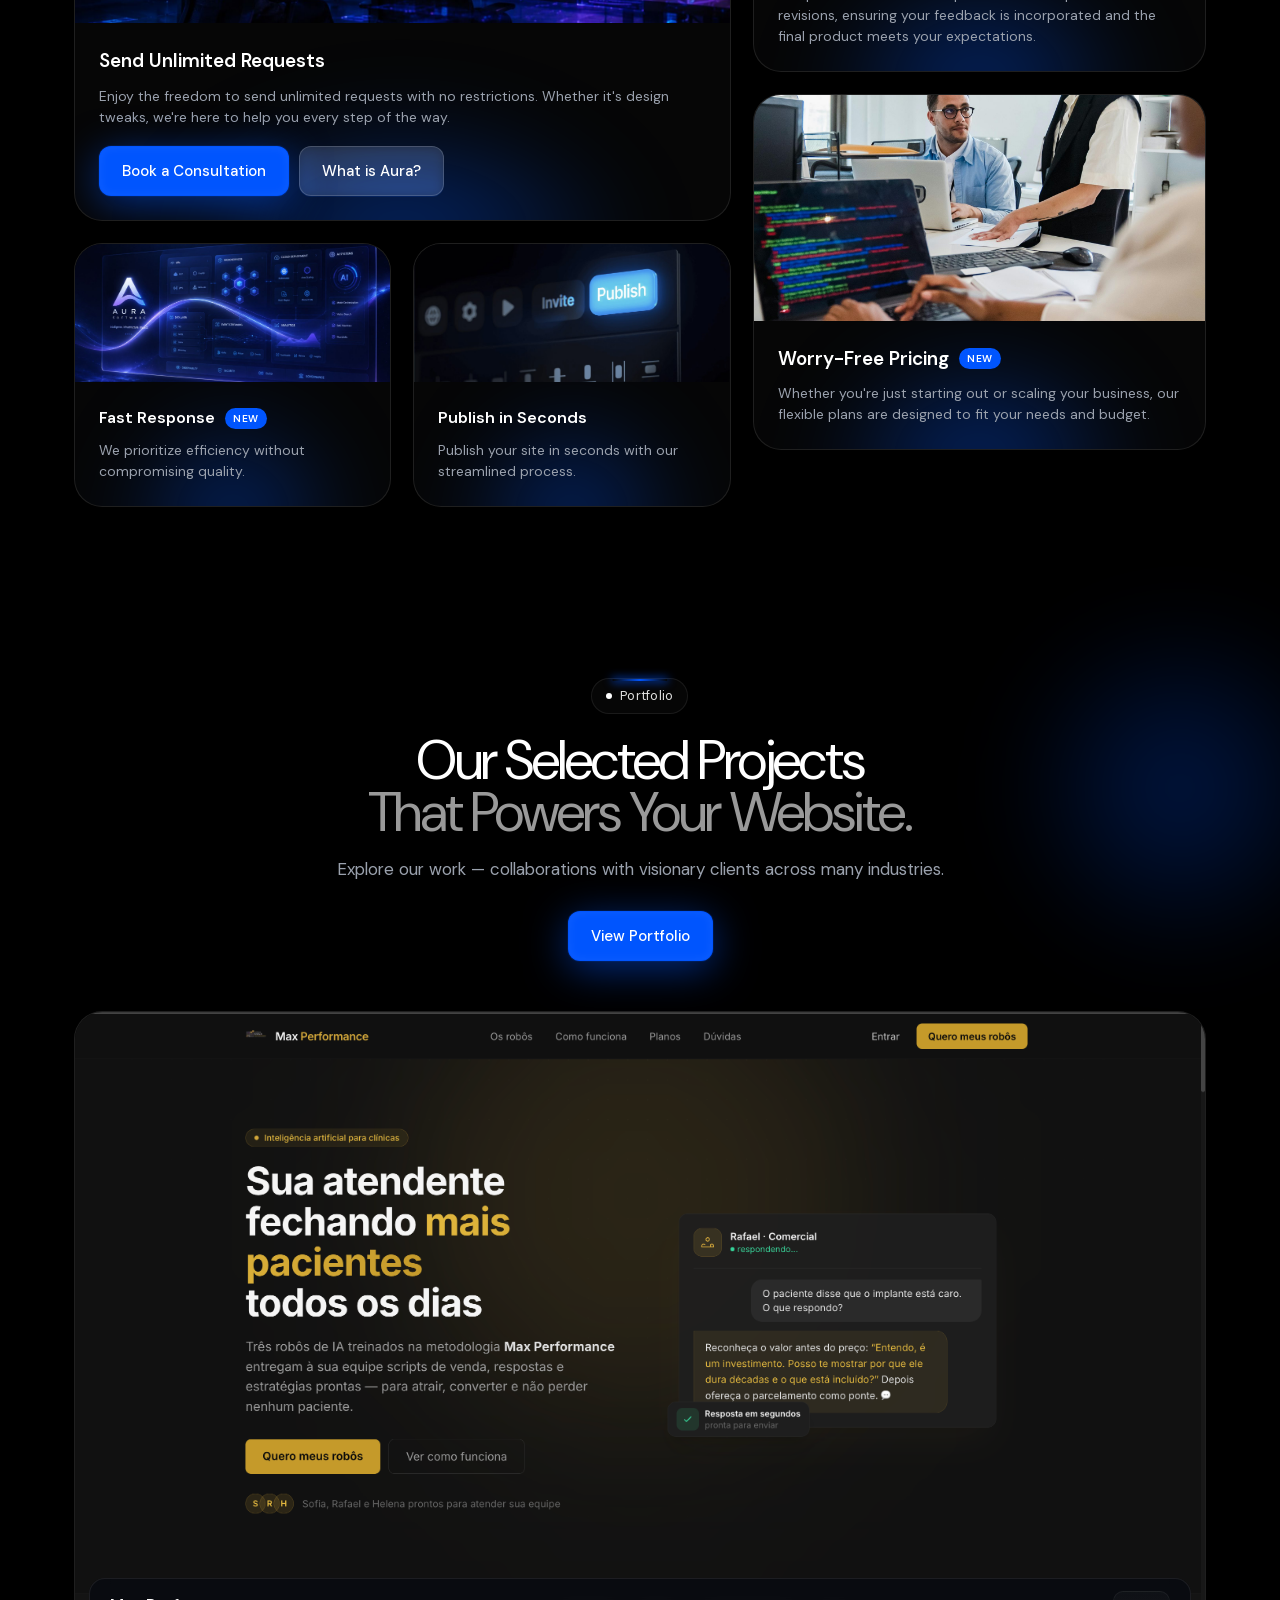
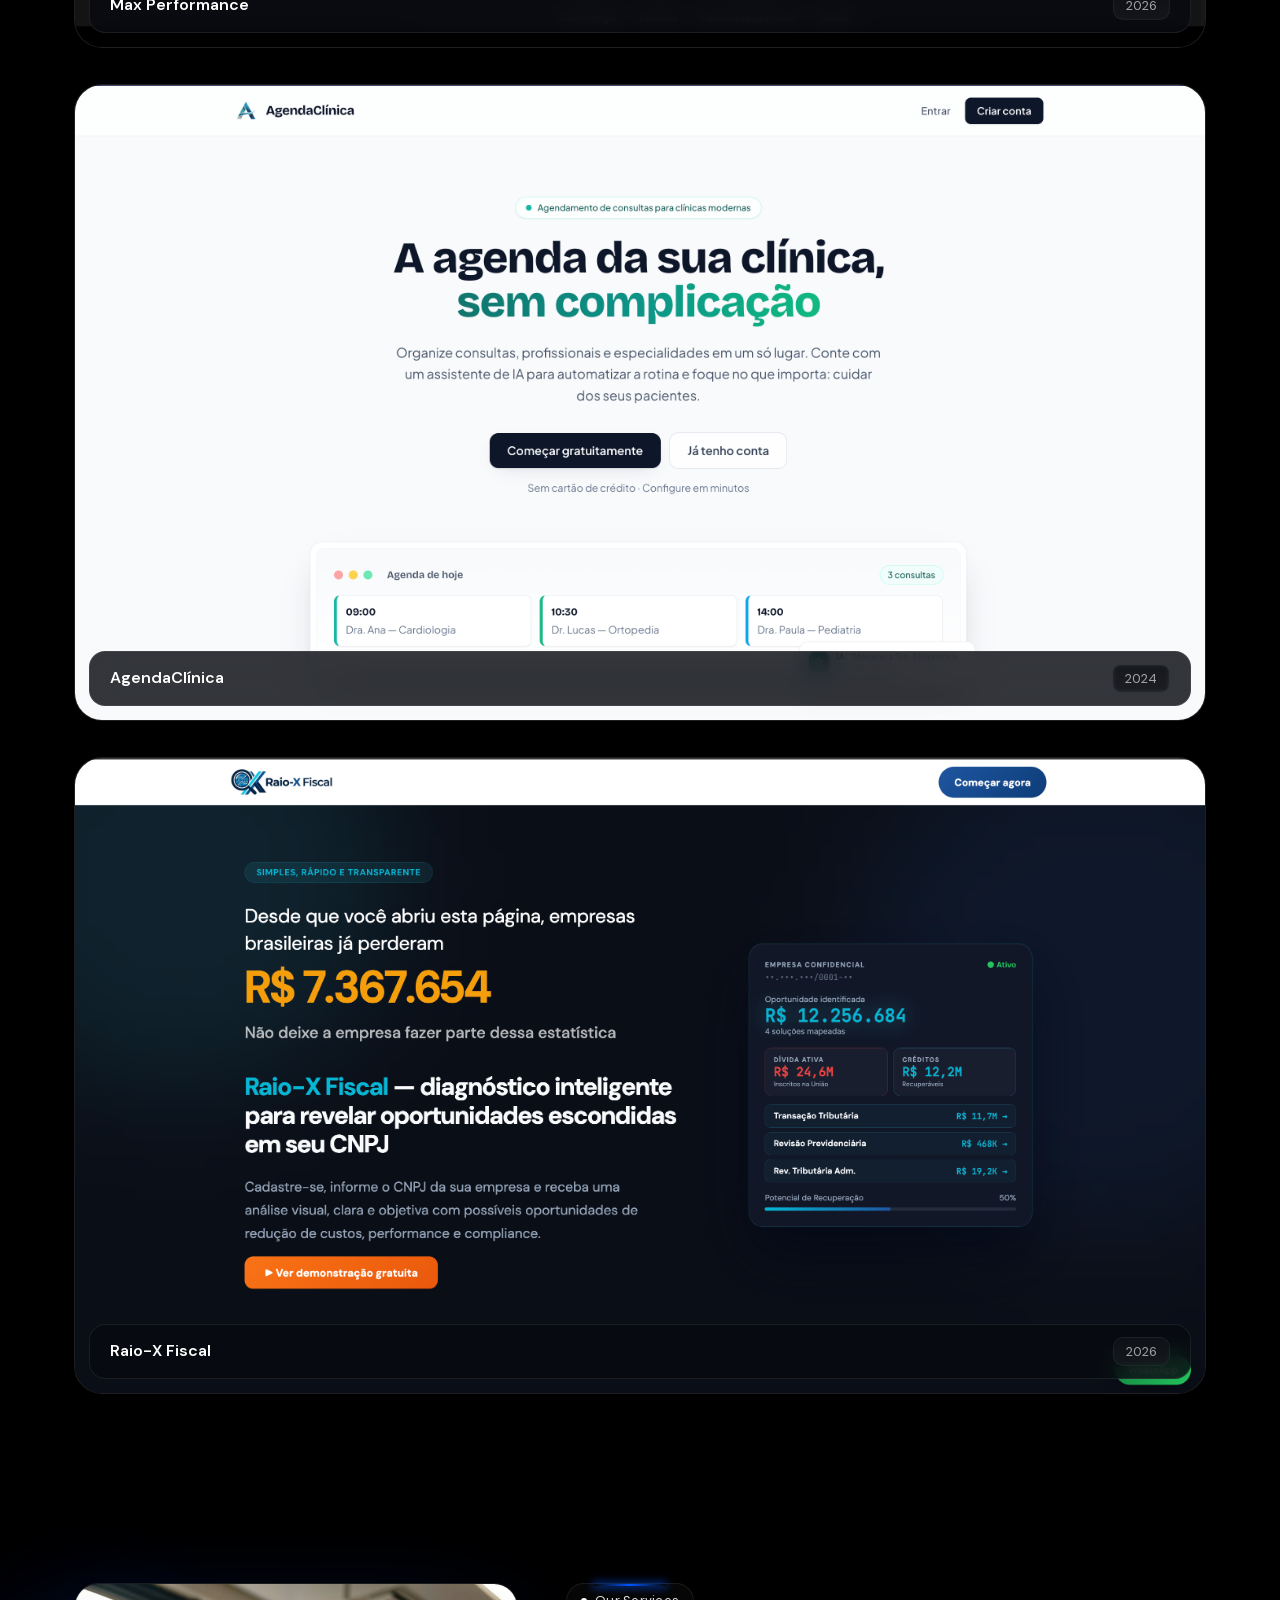
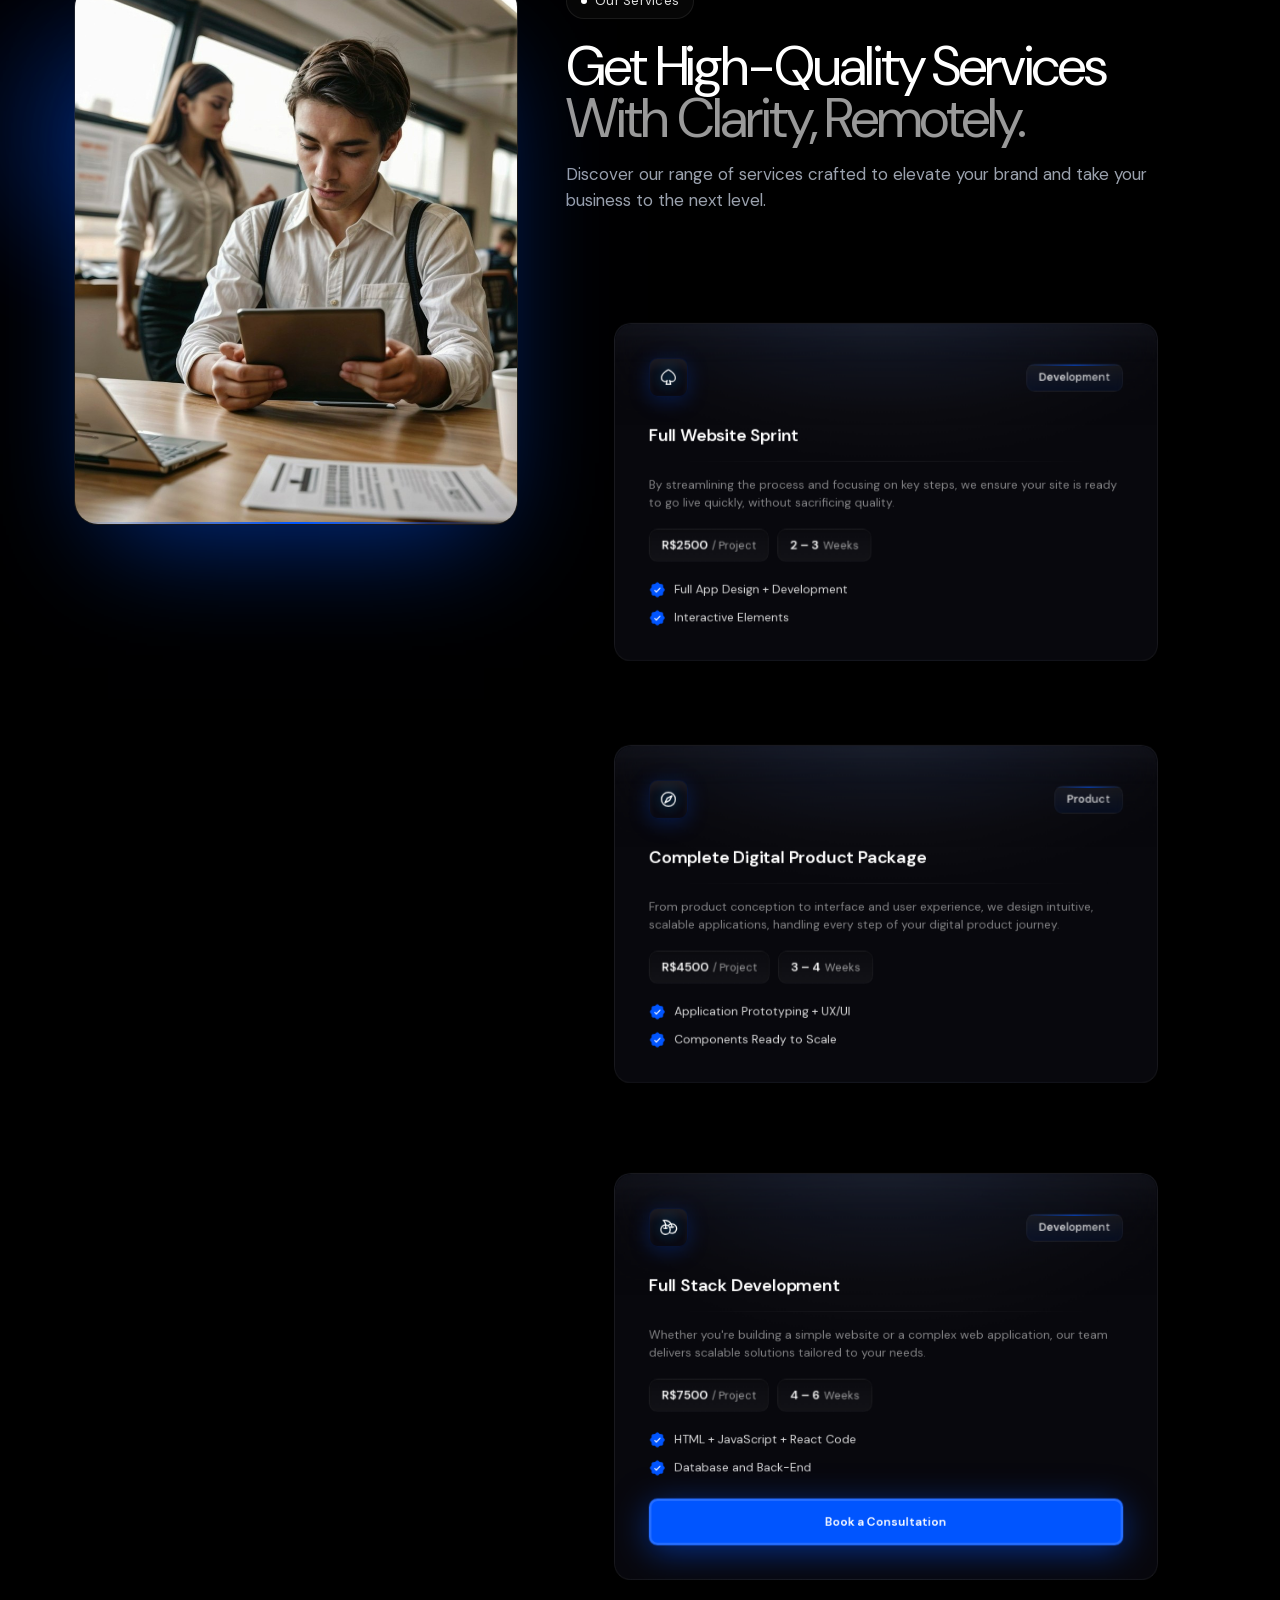
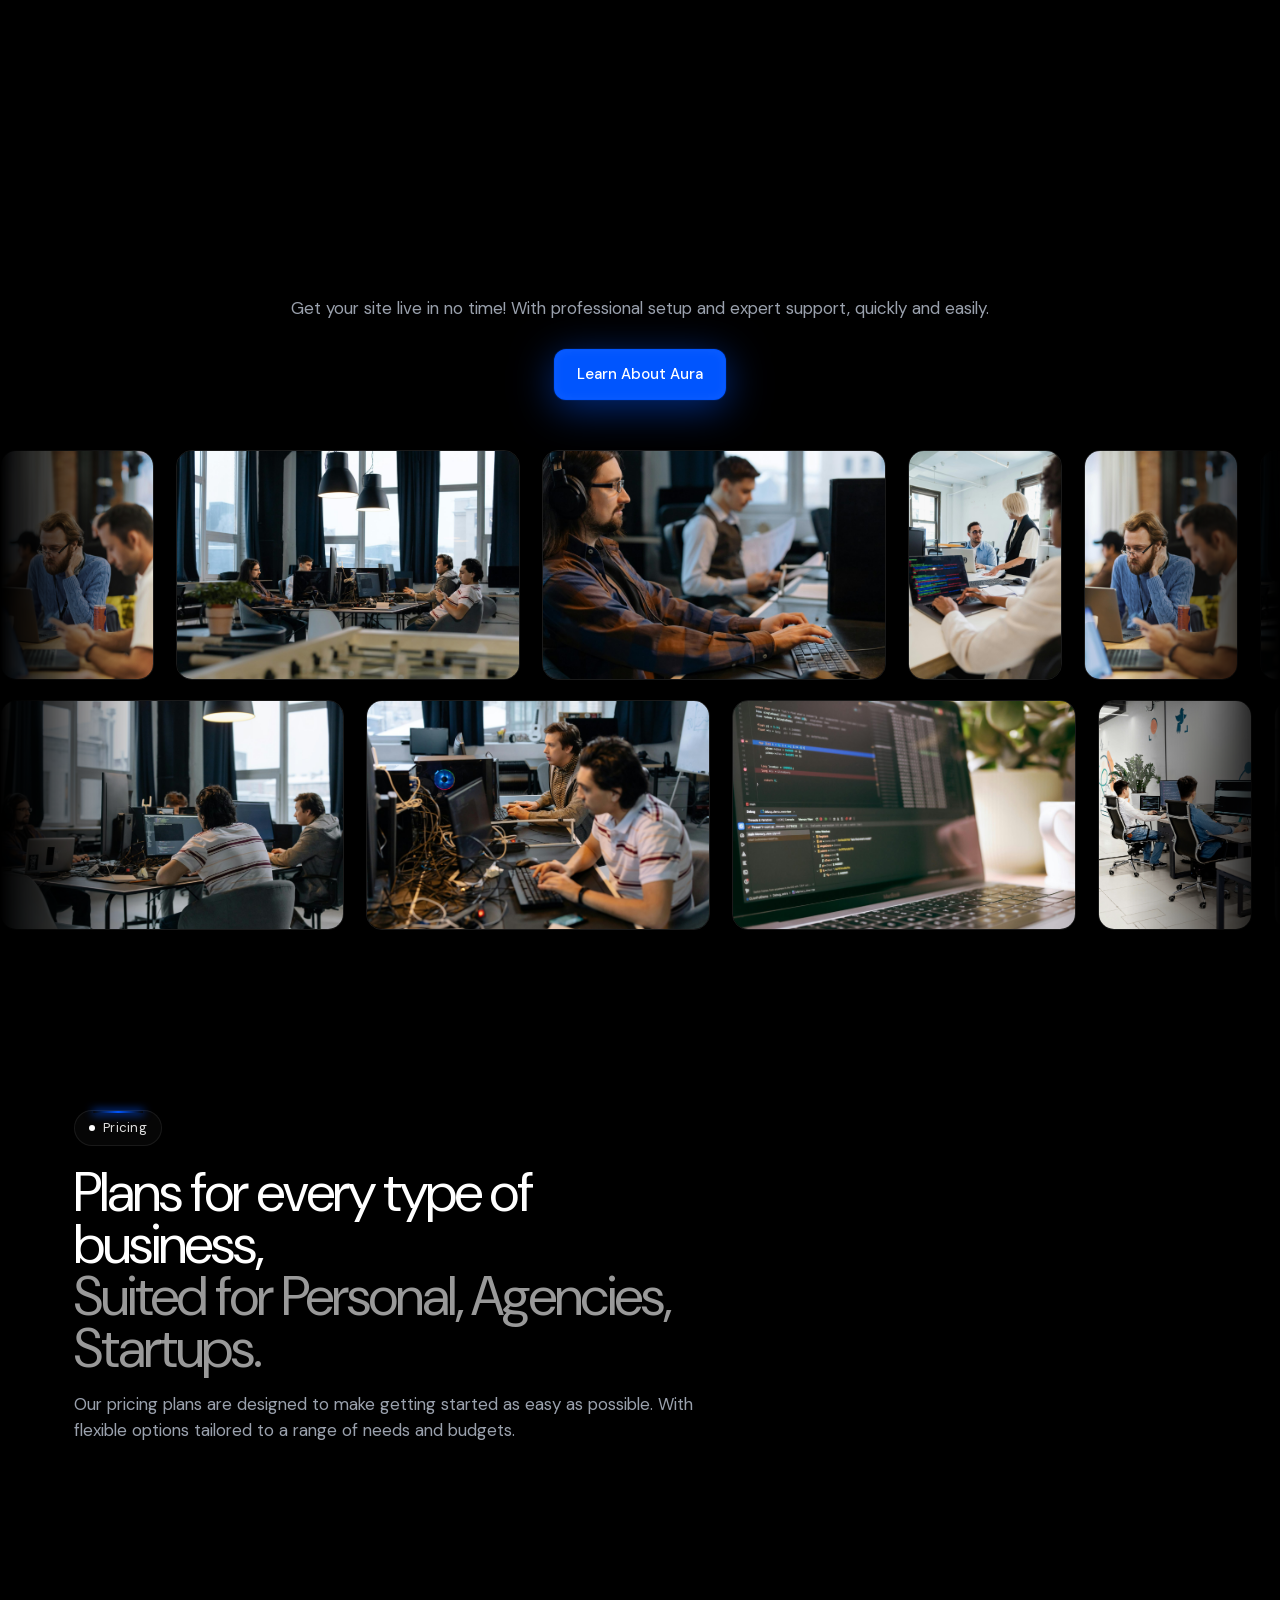
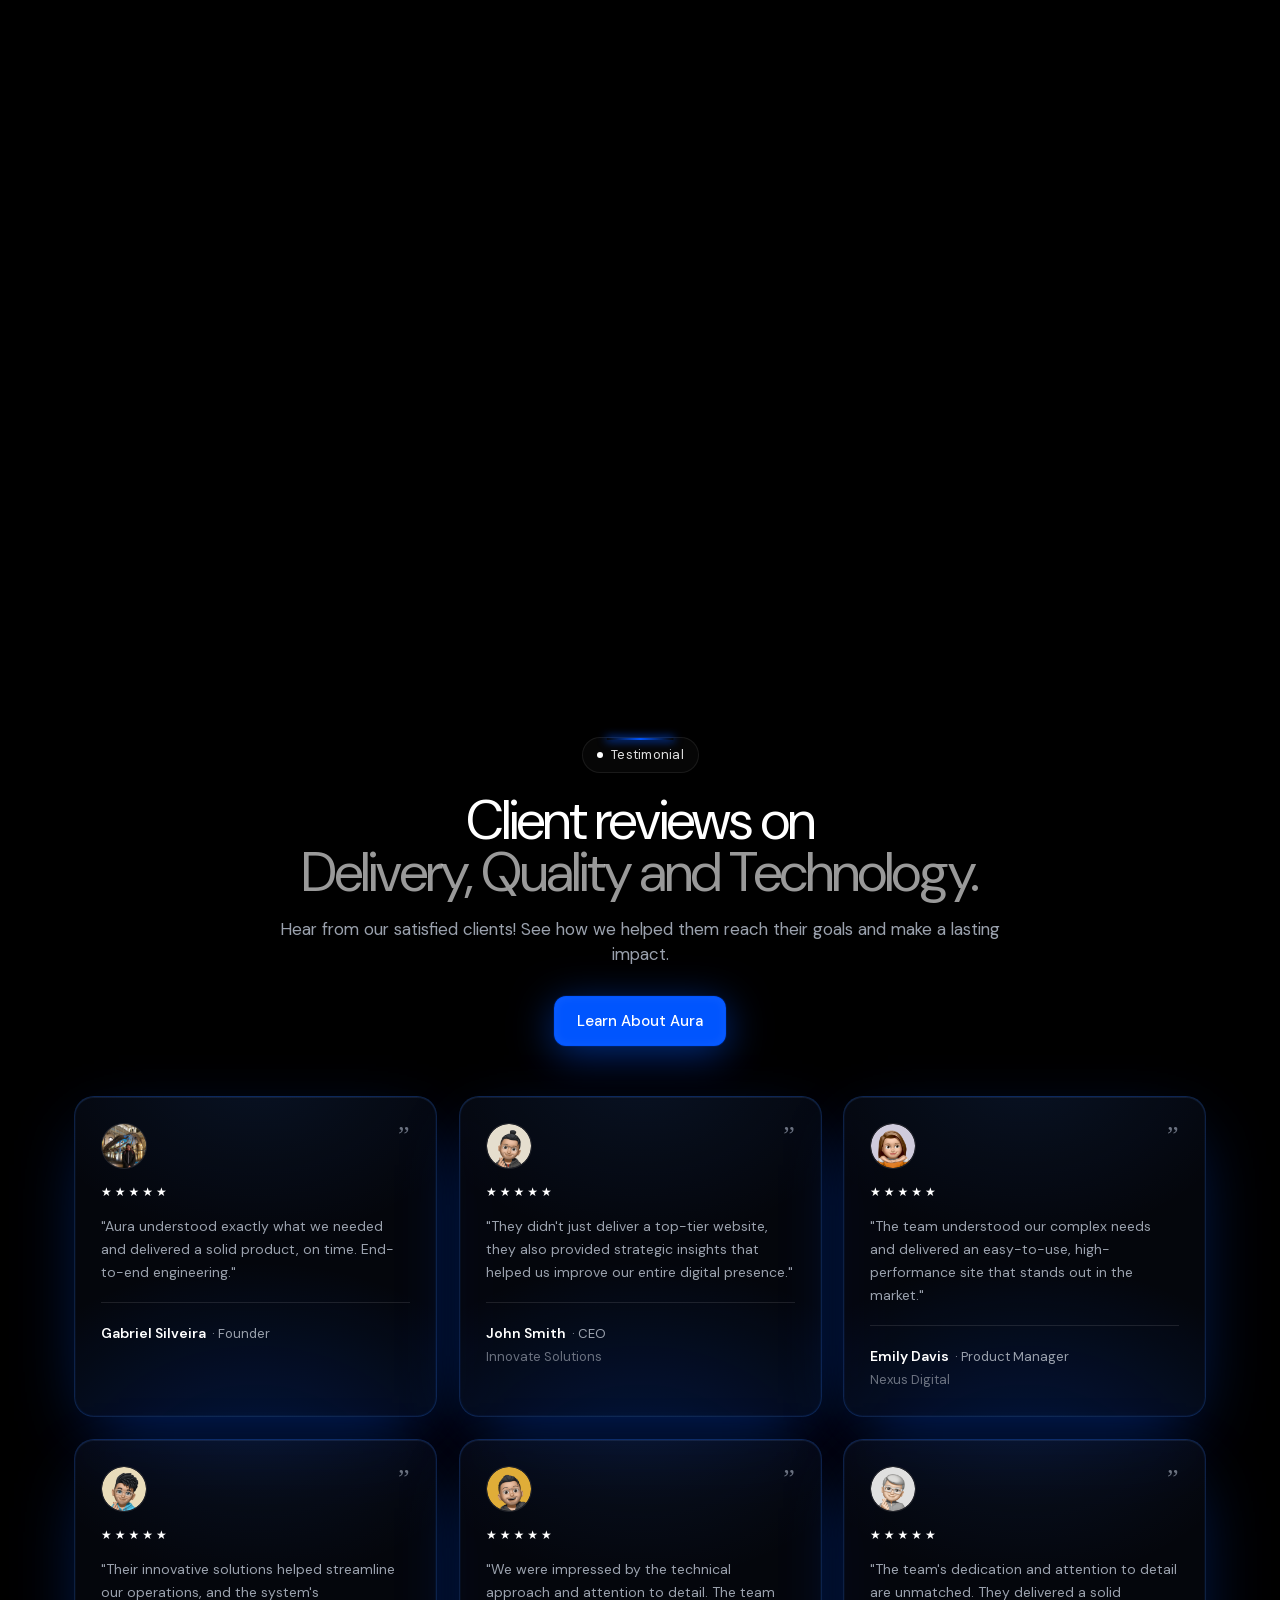
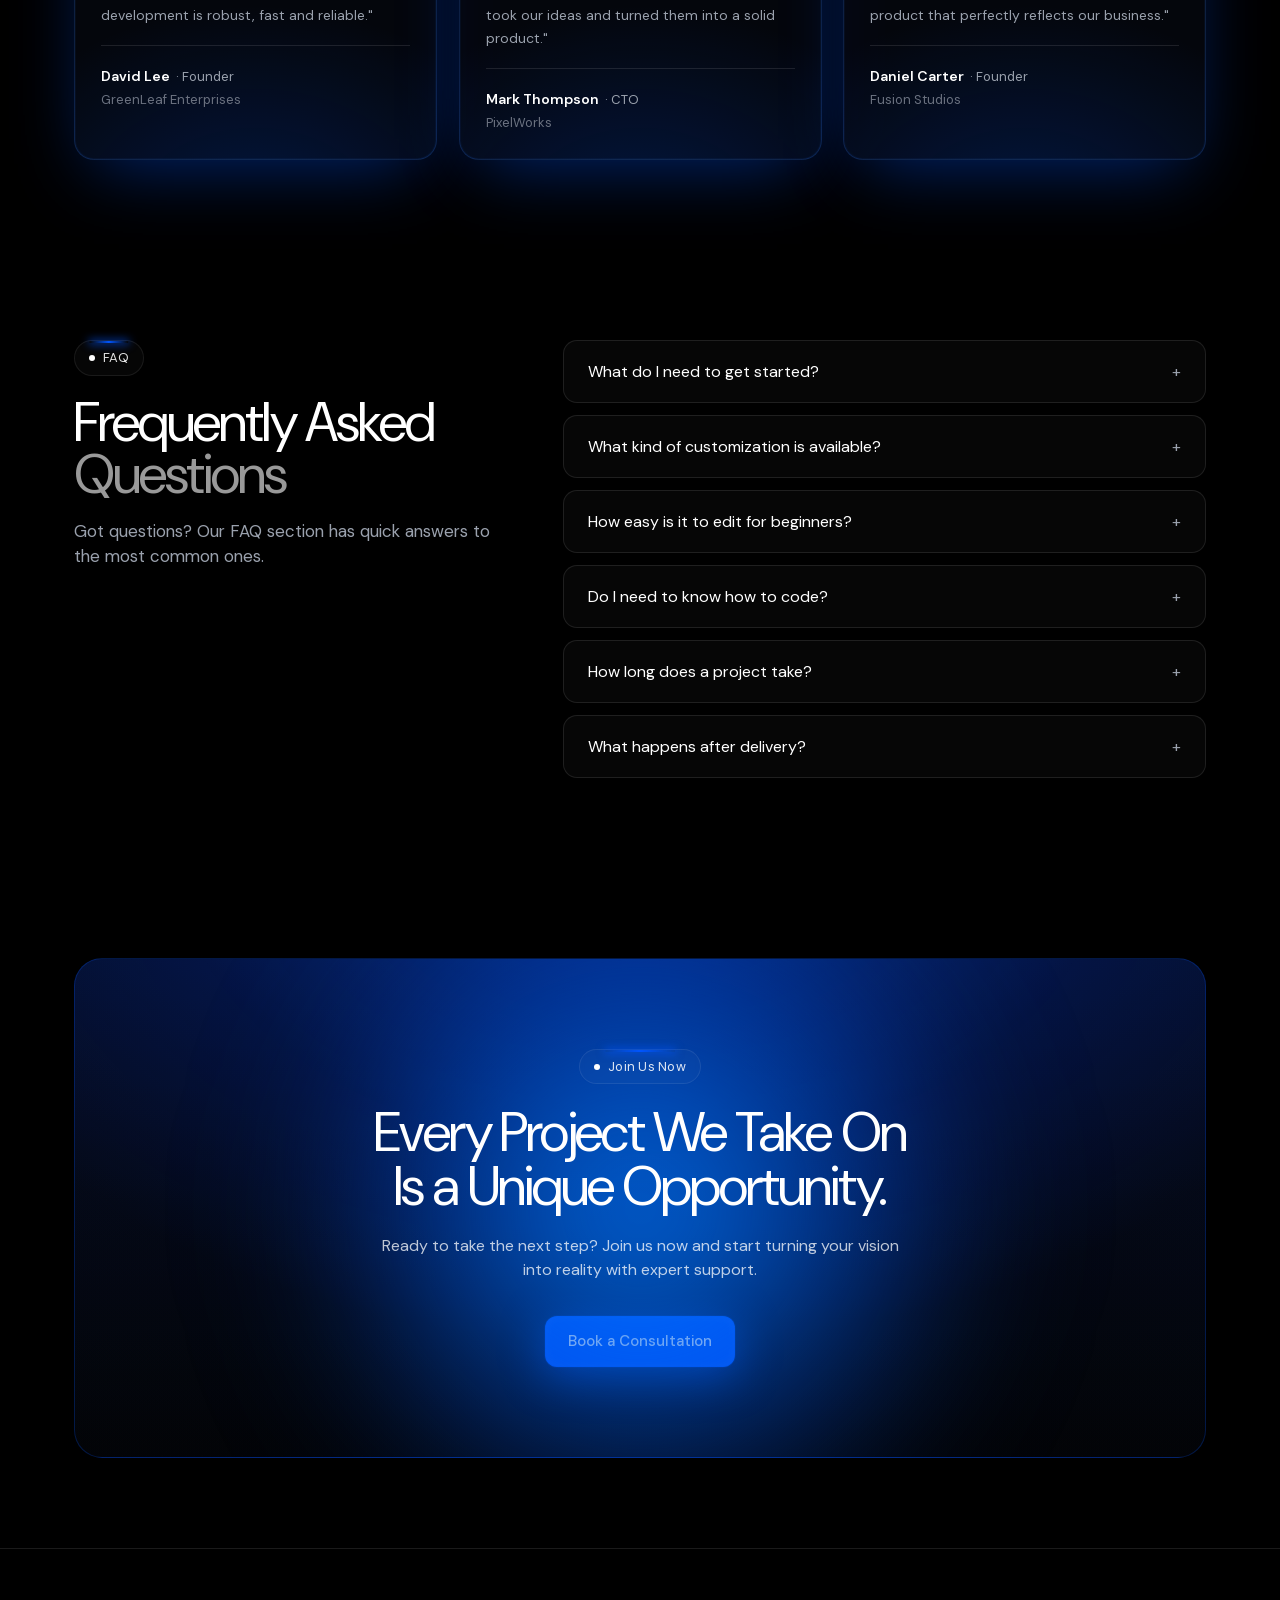
==== commit ad097e47: "x" ====
--- a/index.html
+++ b/index.html
@@ -314,7 +314,7 @@
       <span>Seguro</span>
       <span>Amigo do Usuário</span>
     </div>
-    <a class="btn btn-primary" href="contato.html" style="margin-top:40px">Entre em Contato Agora</a>
+    <a class="btn btn-light" href="contato.html" style="margin-top:40px">Entre em Contato Agora</a>
   </div>
 </section>
 
@@ -330,7 +330,7 @@
             <p>Desfrute da liberdade de enviar solicitações ilimitadas sem restrições. Seja para ajustes de design, estamos aqui para ajudá-lo em cada etapa.</p>
             <div class="actions">
               <a class="btn btn-primary" href="contato.html">Agende uma Consulta</a>
-              <a class="btn" href="sobre.html">O que é Aura?</a>
+              <a class="btn btn-soft" href="sobre.html">O que é Aura?</a>
             </div>
           </div>
         </div>
--- a/styles.css
+++ b/styles.css
@@ -103,6 +103,8 @@
 .btn-primary:hover { background: #0a5cff; transform: translateY(-1px); }
 .btn-light { background: #ffffff; border-color: transparent; color: #0a0a0c; font-weight: 500; }
 .btn-light:hover { background: #e9e9ee; }
+.btn-soft { background: rgba(255,255,255,.12); border-color: rgba(255,255,255,.16); color: #fff; backdrop-filter: blur(6px); }
+.btn-soft:hover { background: rgba(255,255,255,.2); }
 .chip { background: var(--blue); color: #fff; font-size: 11px; font-weight: 600; letter-spacing: .05em; border-radius: 6px; padding: 3px 8px; }
 
 /* Highlight Tag do hero — réplica do Framer */
@@ -358,10 +360,20 @@
 .split-body .btn { margin-top: 26px; }
 .split-cta { display: flex; align-items: center; gap: 22px; margin-top: 26px; flex-wrap: wrap; }
 .split-note { color: var(--muted); font-size: 14px; max-width: 170px; }
-.split-note .stars { color: #f5c518; letter-spacing: 2px; display: block; margin-bottom: 4px; }
+.split-note .stars { color: #fff; letter-spacing: 2px; display: block; margin-bottom: 4px; }
 
 /* ===================== SERVICE BLOBS ===================== */
 .services-blobs { padding: 60px 0; }
+/* Brilho azul no final da seção do carrossel 3D */
+.carrossel-3d { position: relative; }
+.carrossel-3d::after {
+  content: ""; position: absolute; left: 50%; bottom: 0; transform: translateX(-50%) translateY(50%);
+  width: 90vw; height: 420px; pointer-events: none; z-index: -1;
+  background: radial-gradient(ellipse 50% 50% at 50% 50%, rgba(0,85,255,.6) 0%, rgba(0,85,255,.25) 45%, rgba(0,85,255,0) 72%);
+  filter: blur(60px);
+  /* corta a metade de baixo: só a cúpula superior fica na seção do carrossel */
+  clip-path: inset(0 0 50% 0);
+}
 /* Carrossel 3D giratório — cards orbitando um centro (full-bleed e arrastável) */
 .bcar {
   position: relative; overflow: hidden;
@@ -507,7 +519,14 @@
 /* ===================== COLAGEM (fotos + cards) ===================== */
 .collage { padding: 80px 0; }
 .collage-grid { display: grid; grid-template-columns: 1.45fr 1fr; gap: 22px; margin-top: 50px; }
-.collage-card { border: 1px solid var(--border); border-radius: var(--radius-lg); background: var(--card); overflow: hidden; display: flex; flex-direction: column; }
+.collage-card { position: relative; border: 1px solid var(--border); border-radius: var(--radius-lg); background: var(--card); overflow: hidden; display: flex; flex-direction: column; }
+.collage-card > * { position: relative; z-index: 1; }
+.collage-card::after {
+  content: ""; position: absolute; left: 50%; bottom: -50px; transform: translateX(-50%);
+  width: 85%; height: 220px; pointer-events: none; z-index: 0;
+  background: radial-gradient(ellipse 60% 100% at 50% 100%, rgba(0,85,255,.55) 0%, rgba(0,85,255,.22) 45%, rgba(0,85,255,0) 72%);
+  filter: blur(45px);
+}
 .collage-card .photo { width: 100%; aspect-ratio: 16/8; object-fit: cover; }
 .collage-card .body { padding: 24px; }
 .collage-card h3 { font-size: 19px; font-weight: 600; display: flex; align-items: center; gap: 10px; }
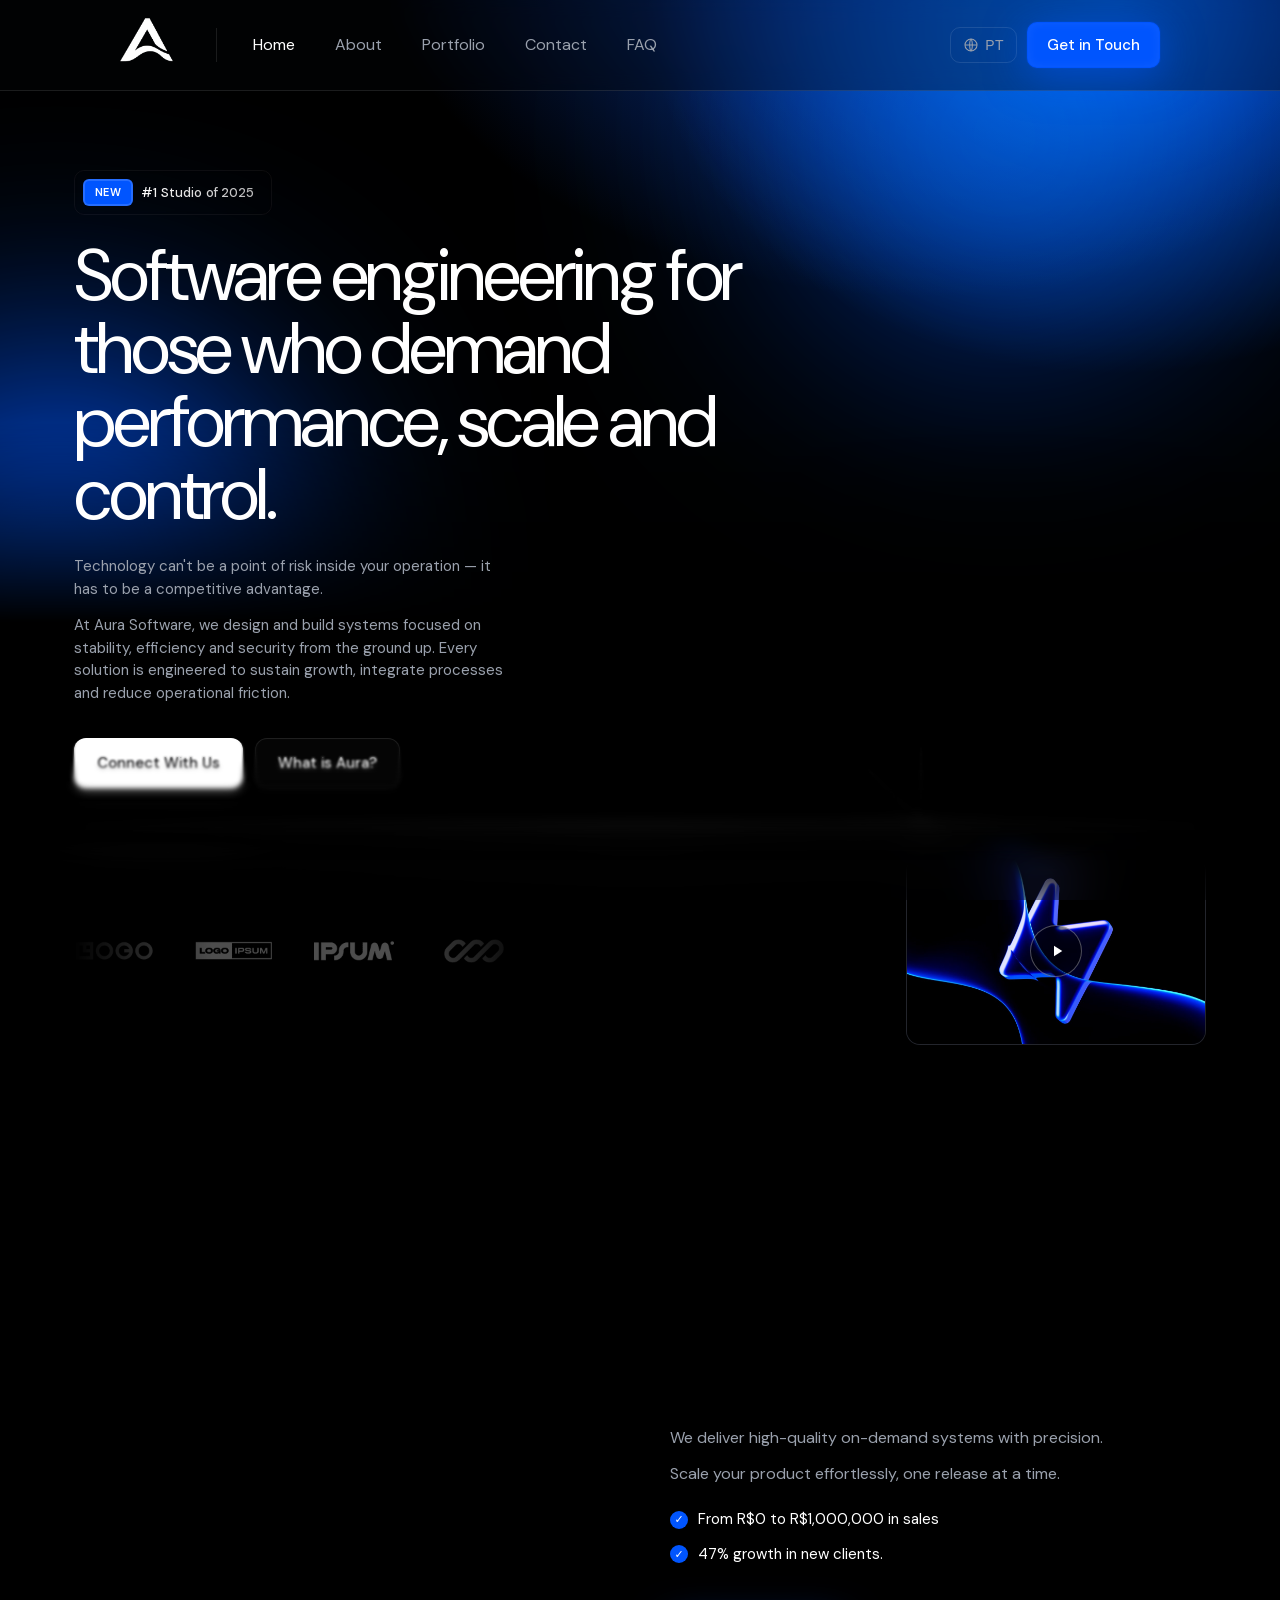
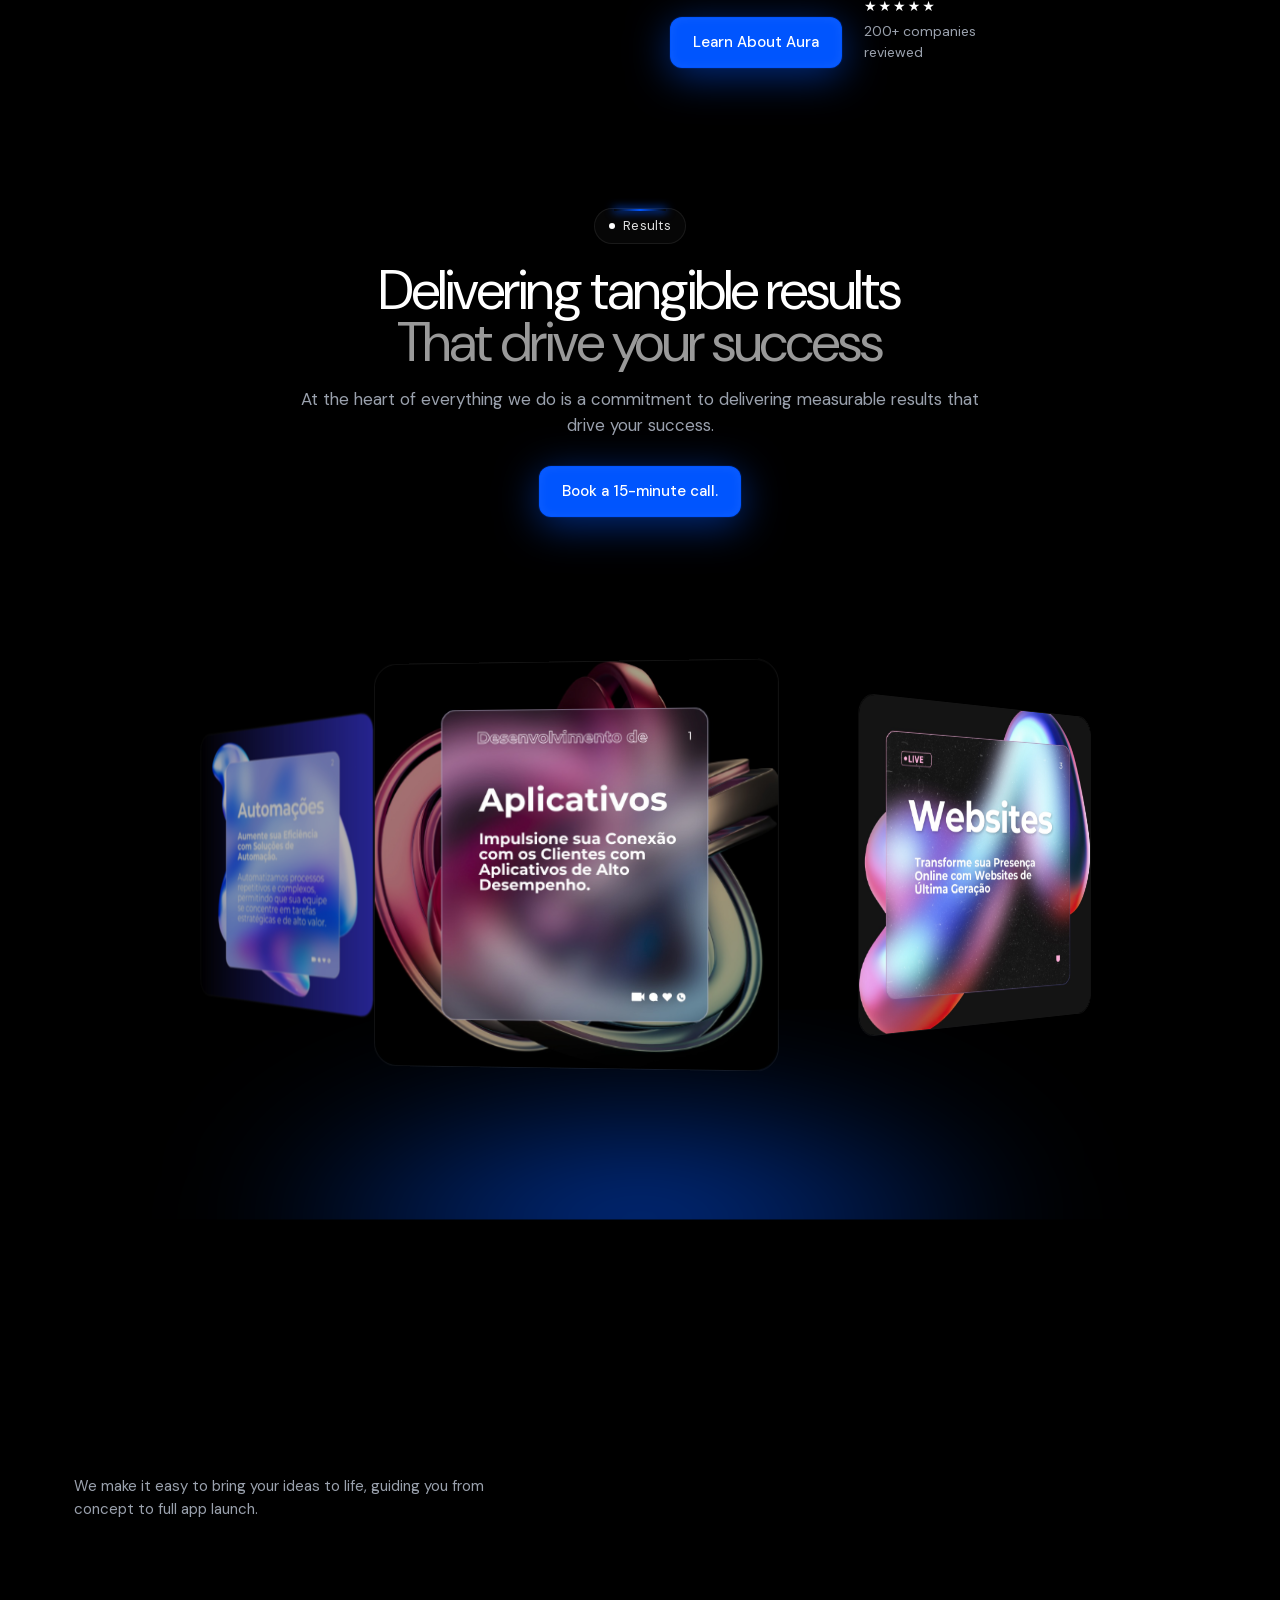
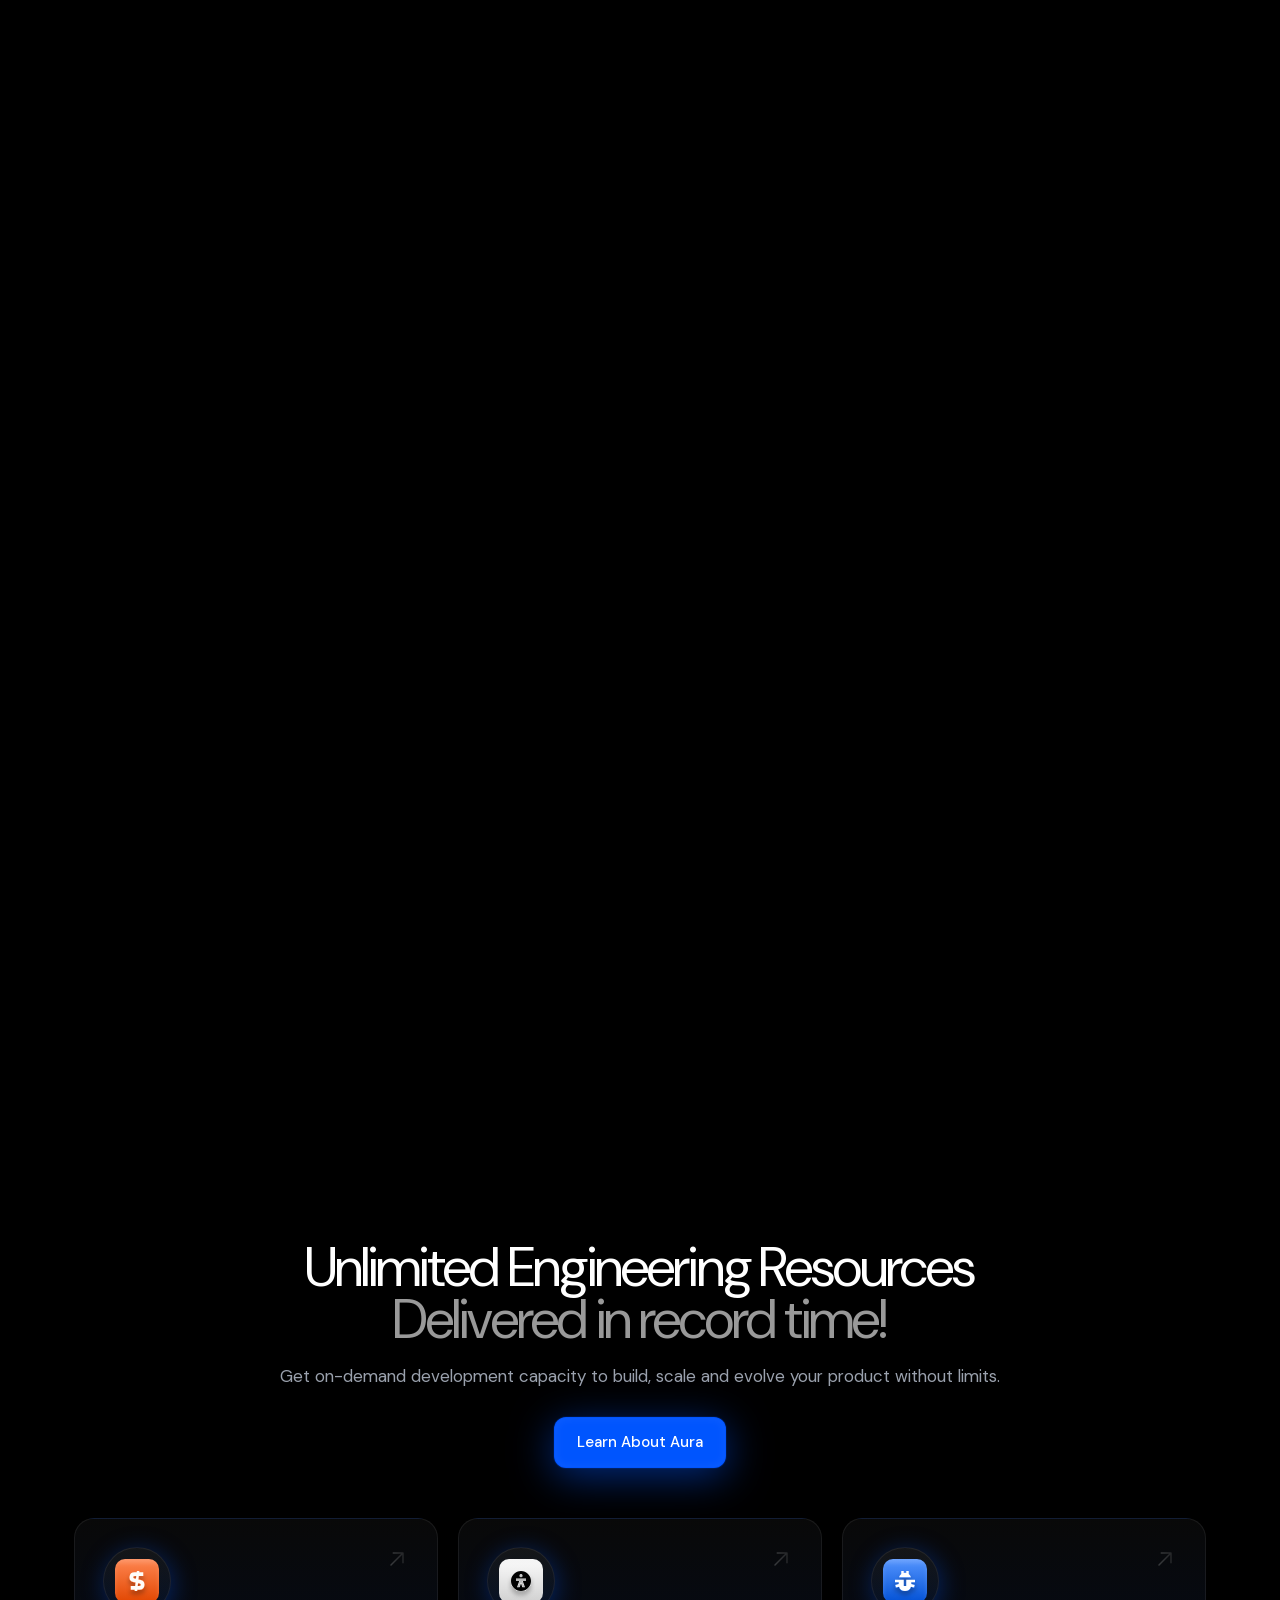
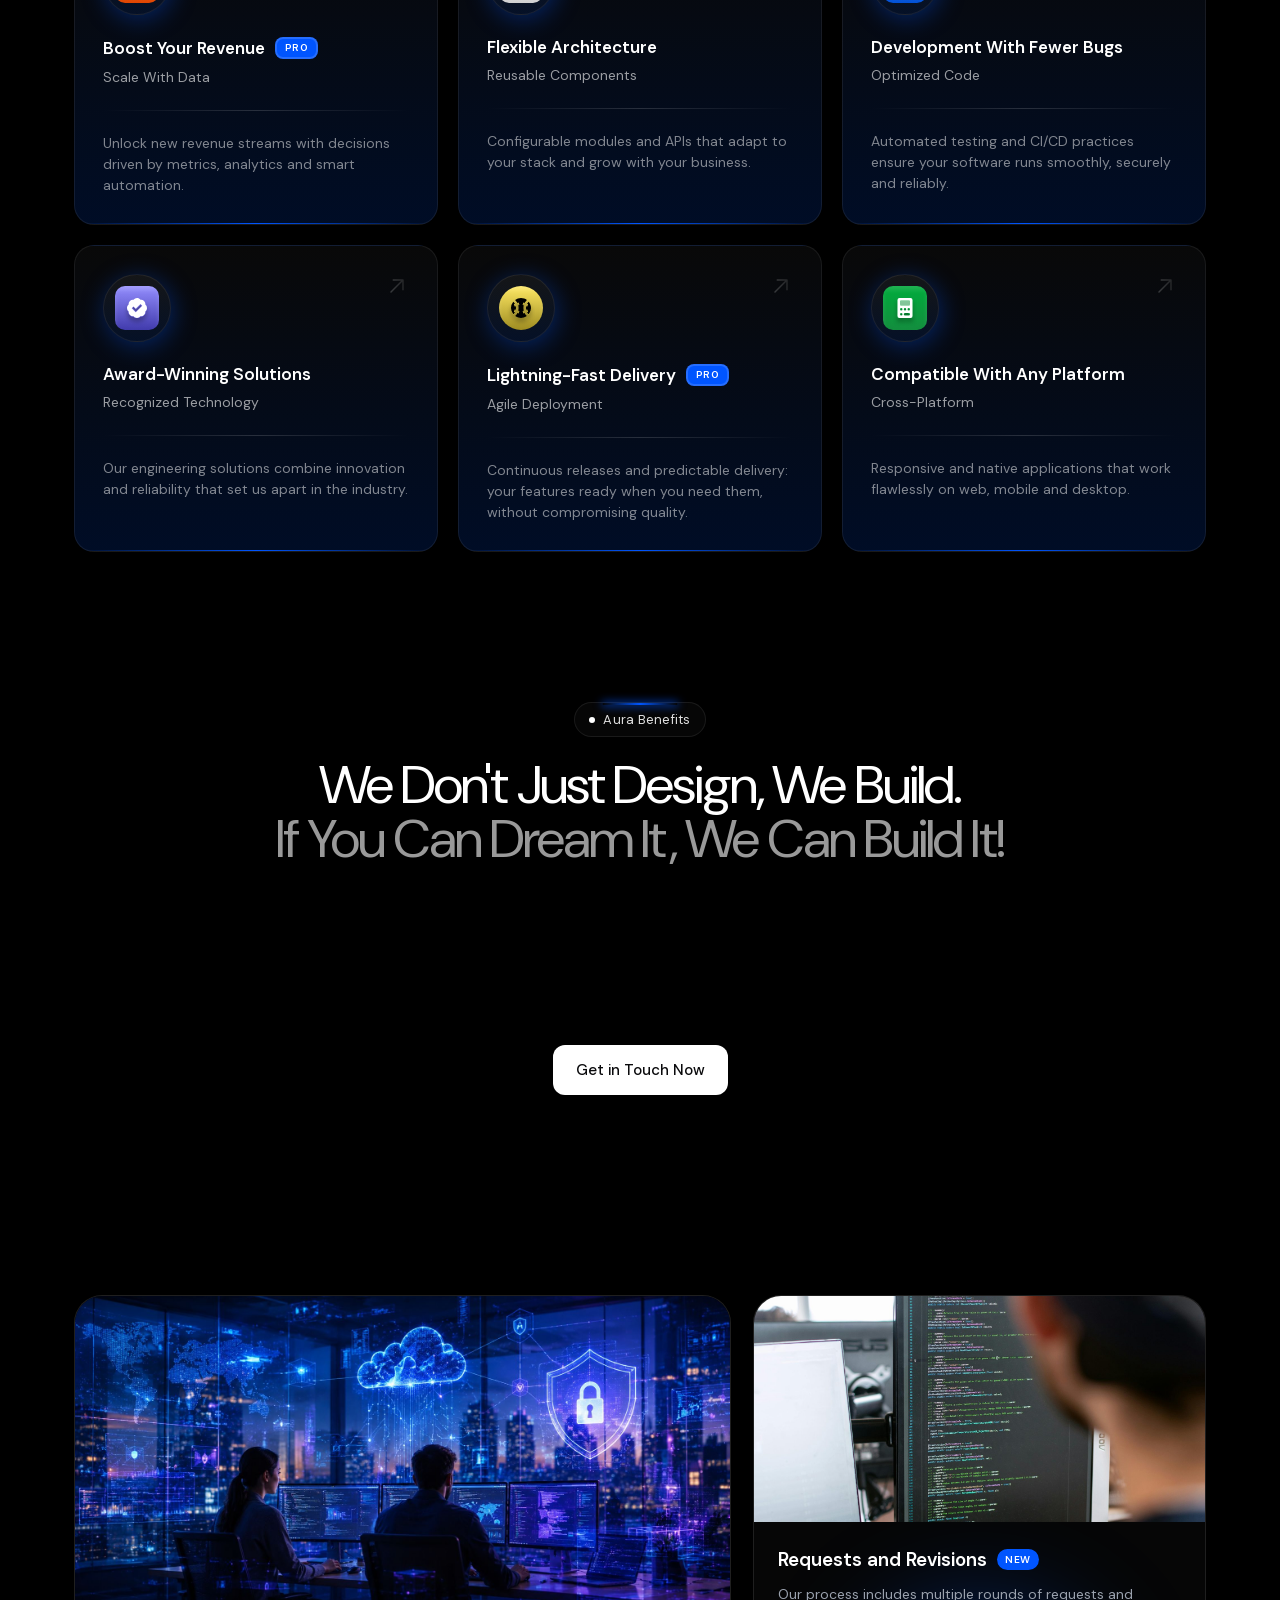
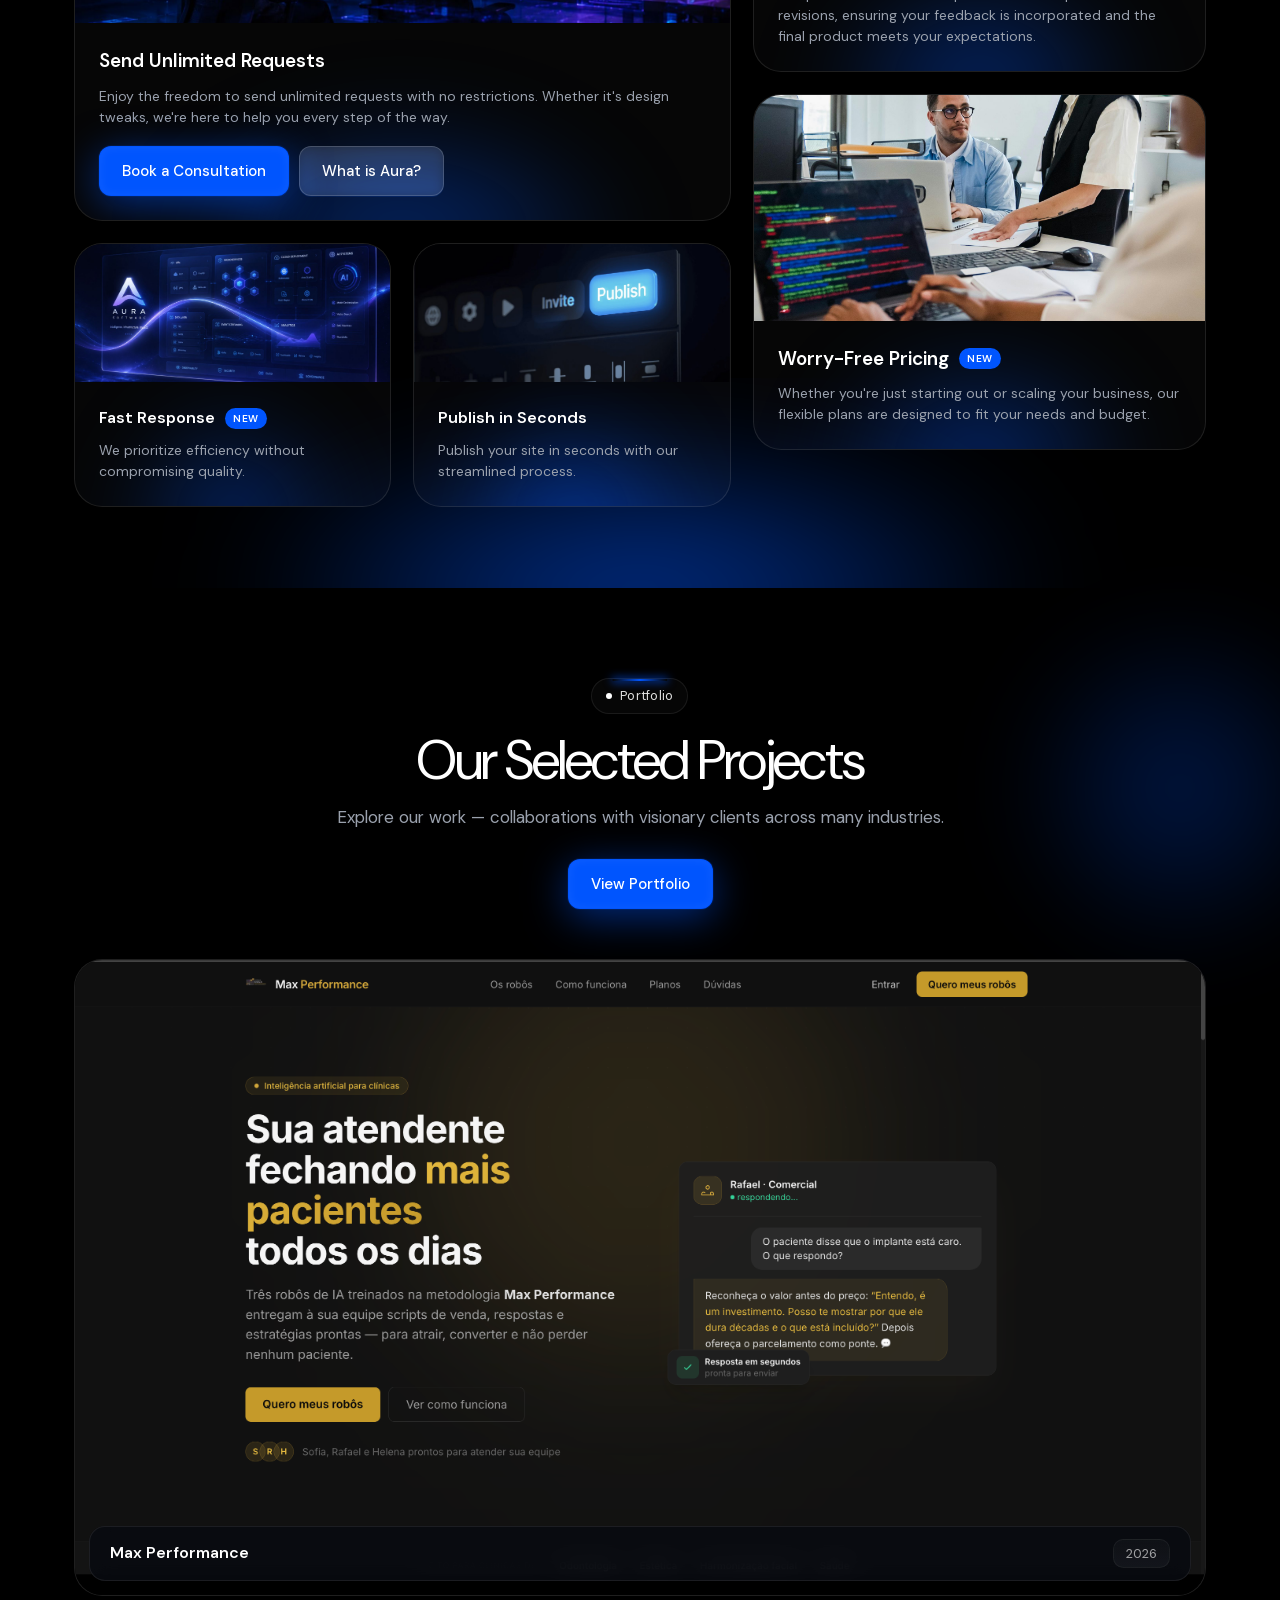
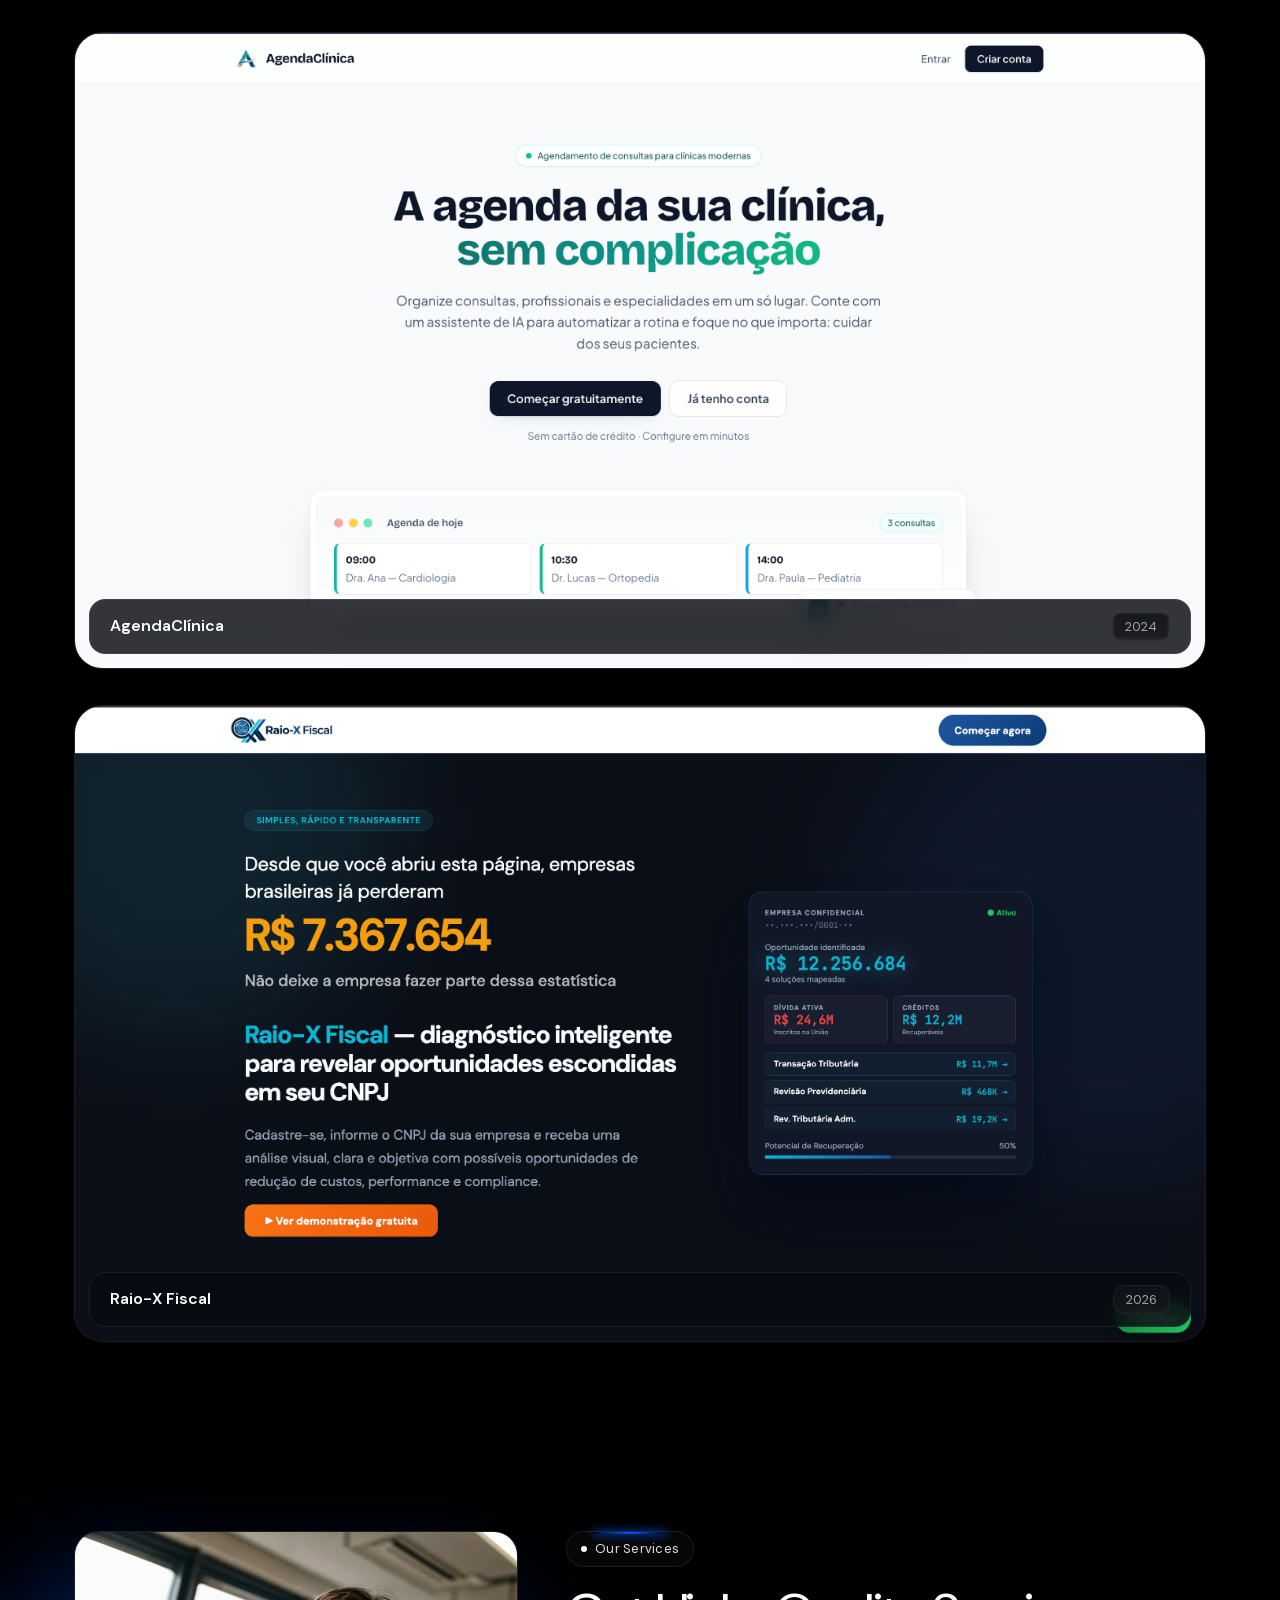
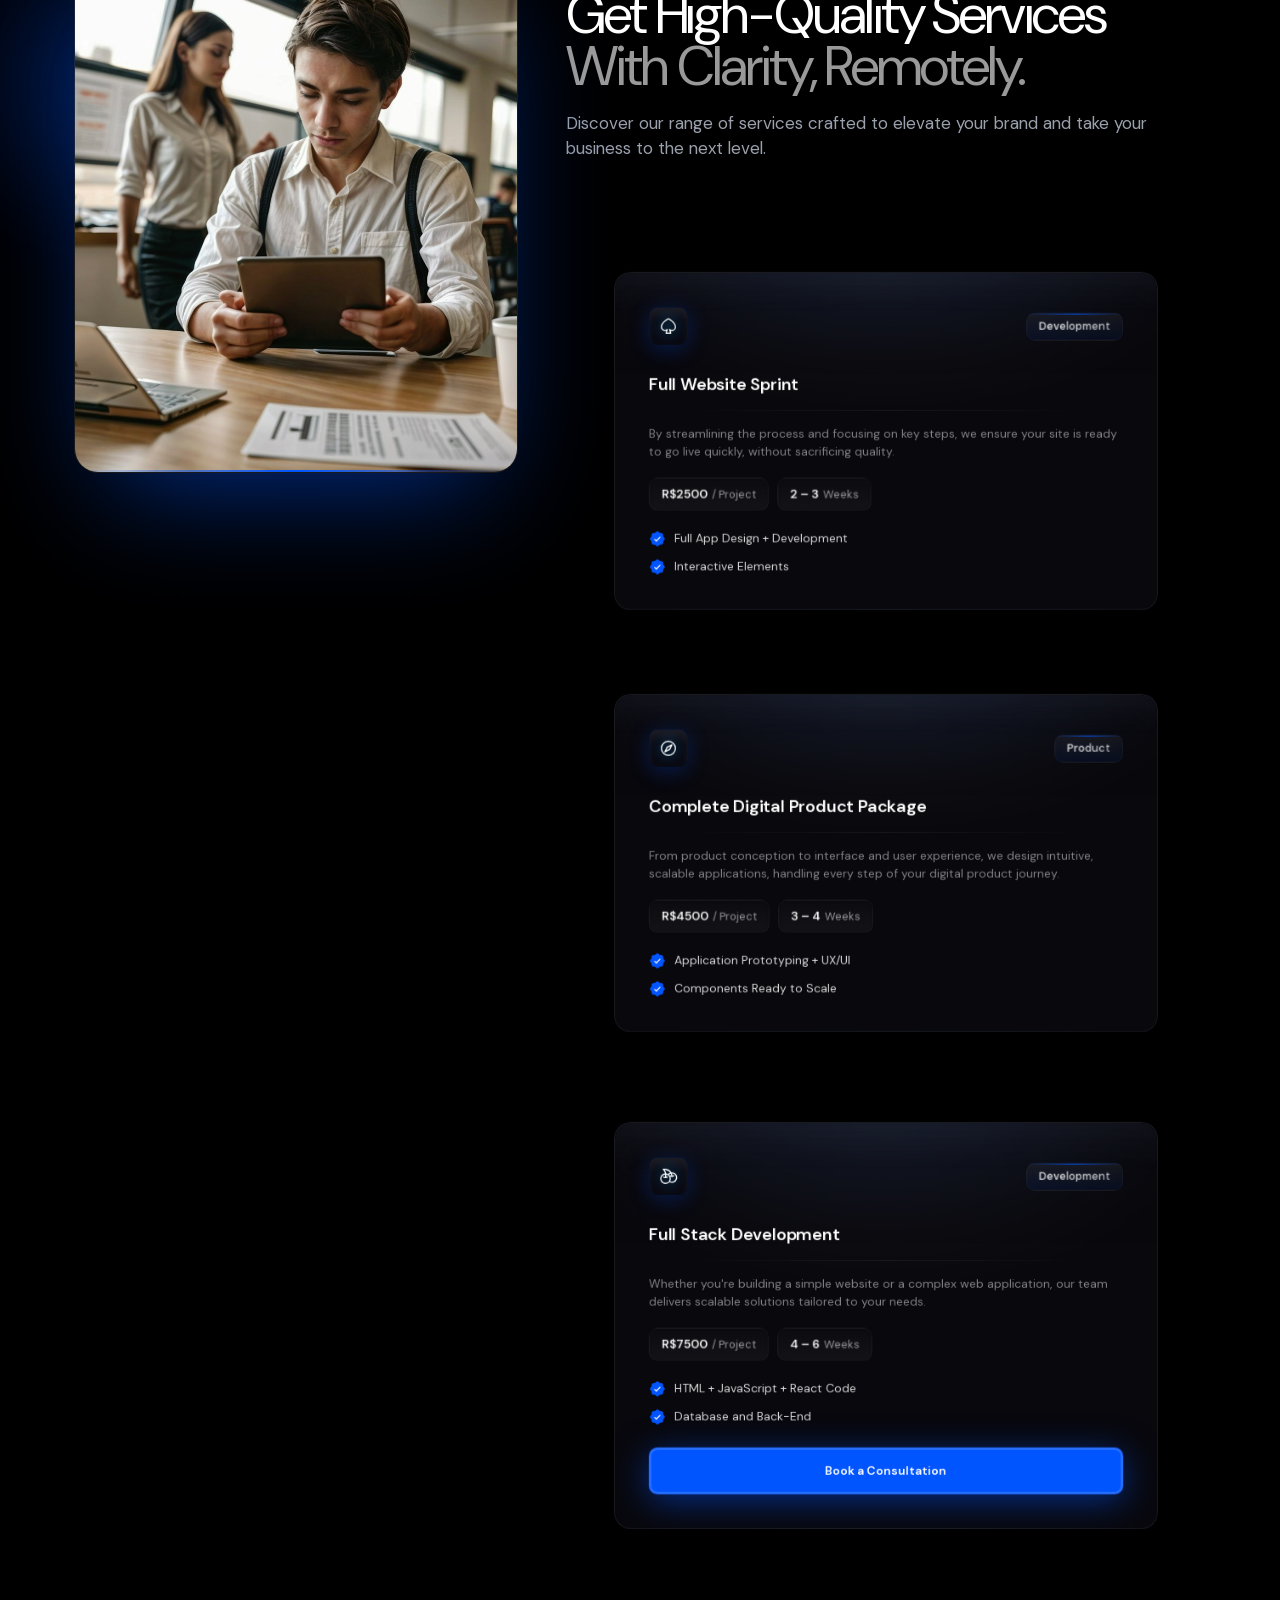
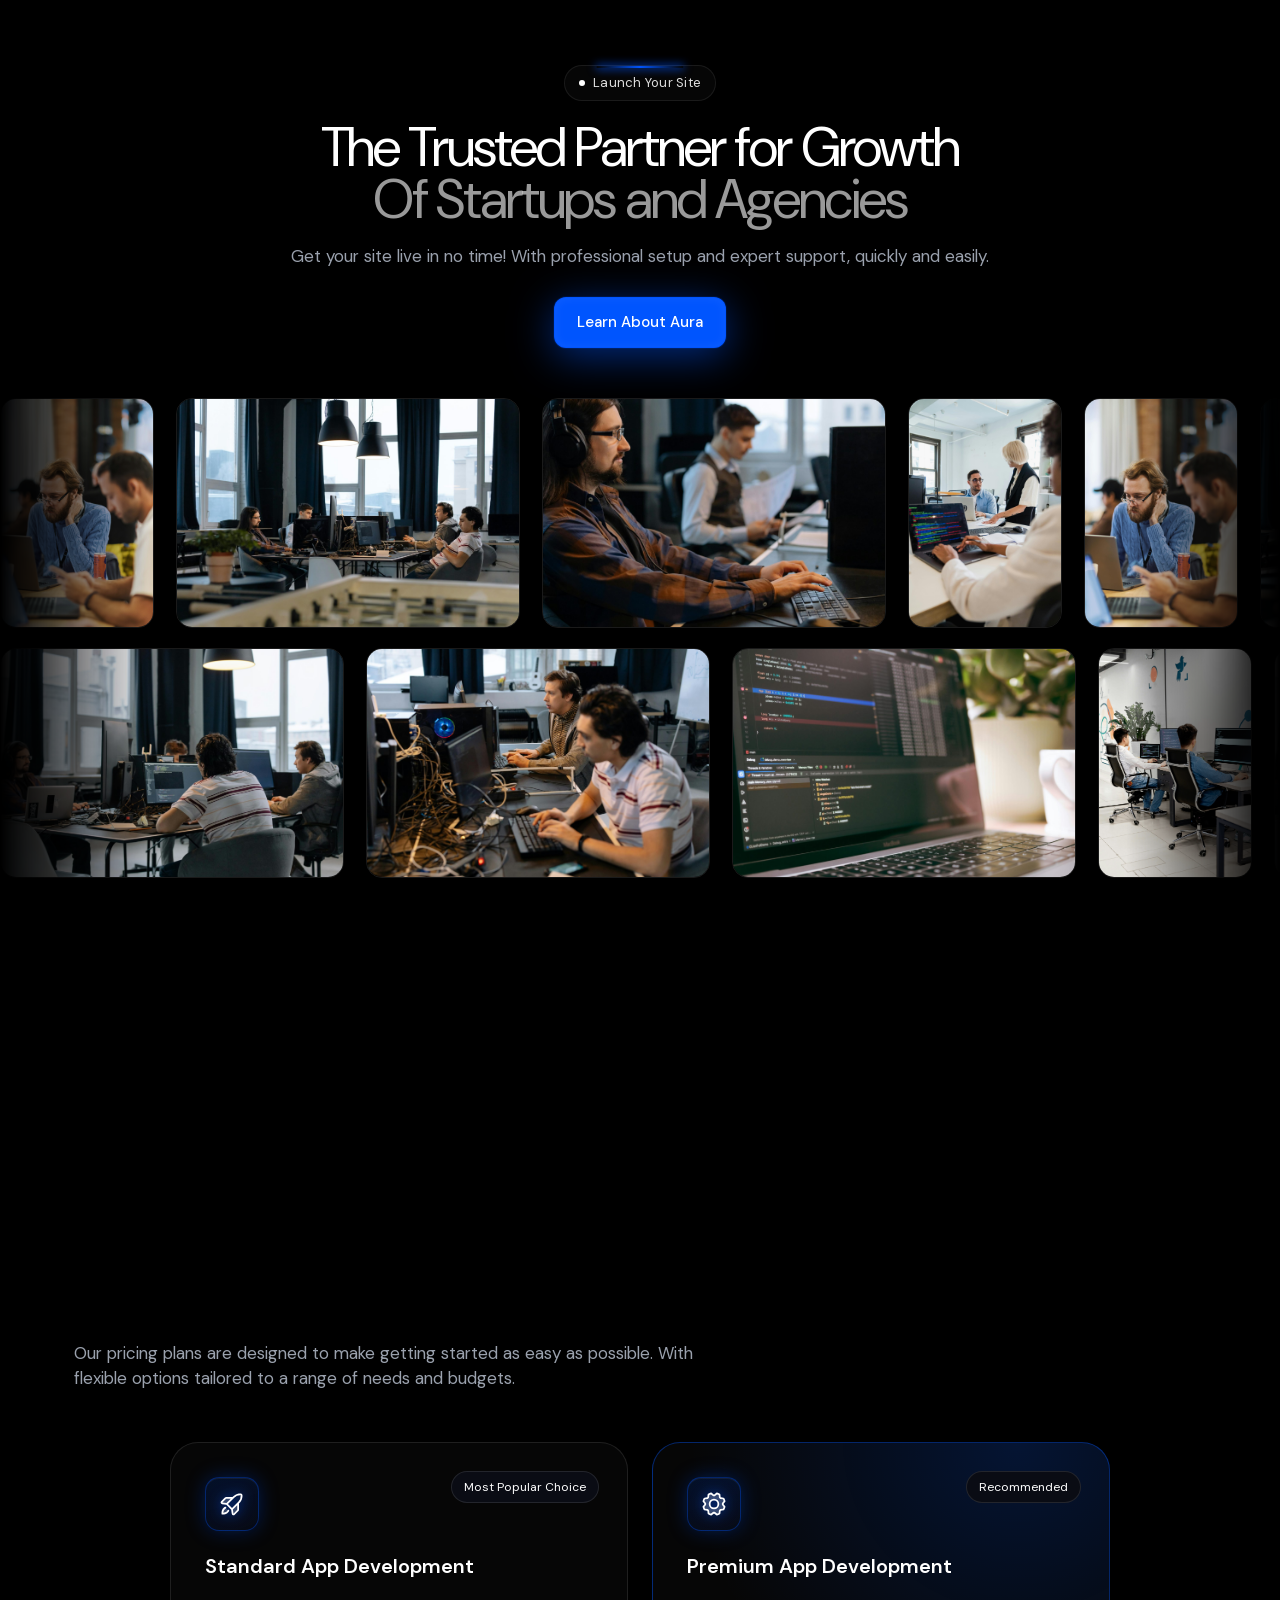
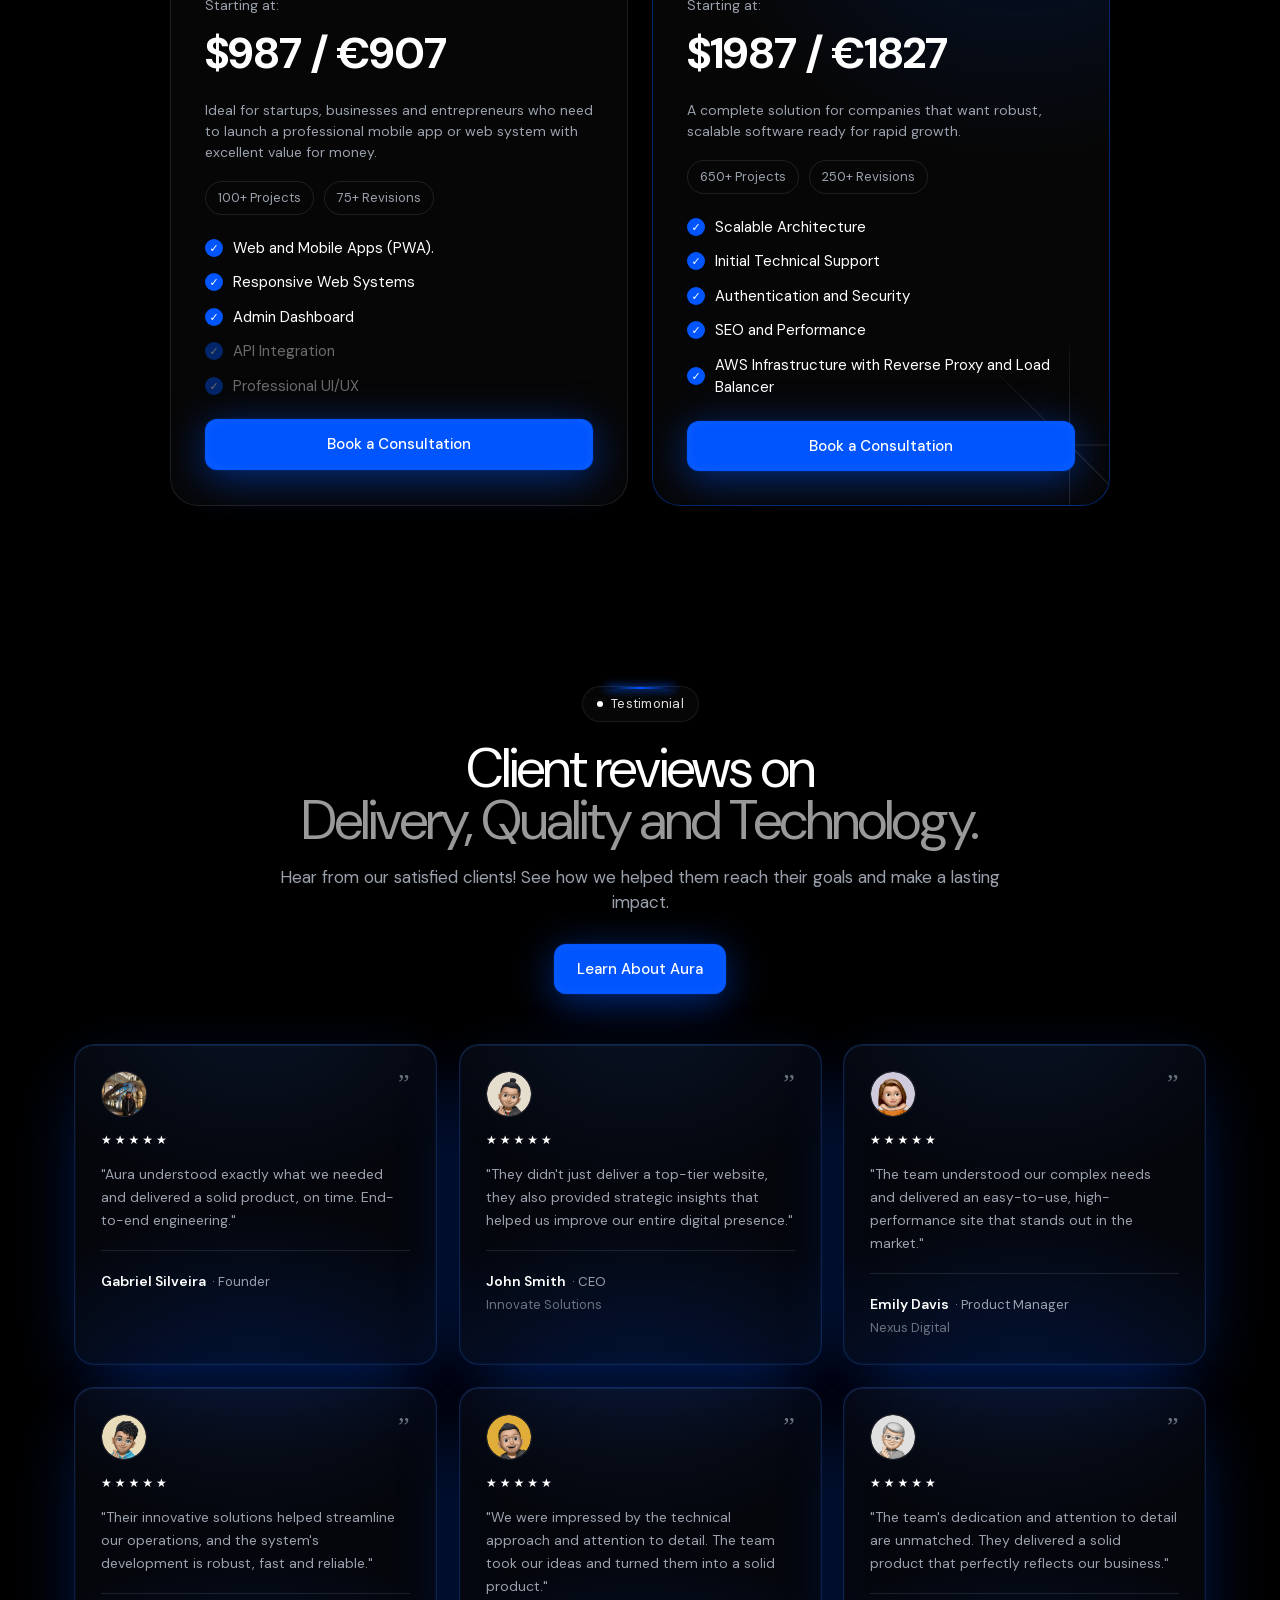
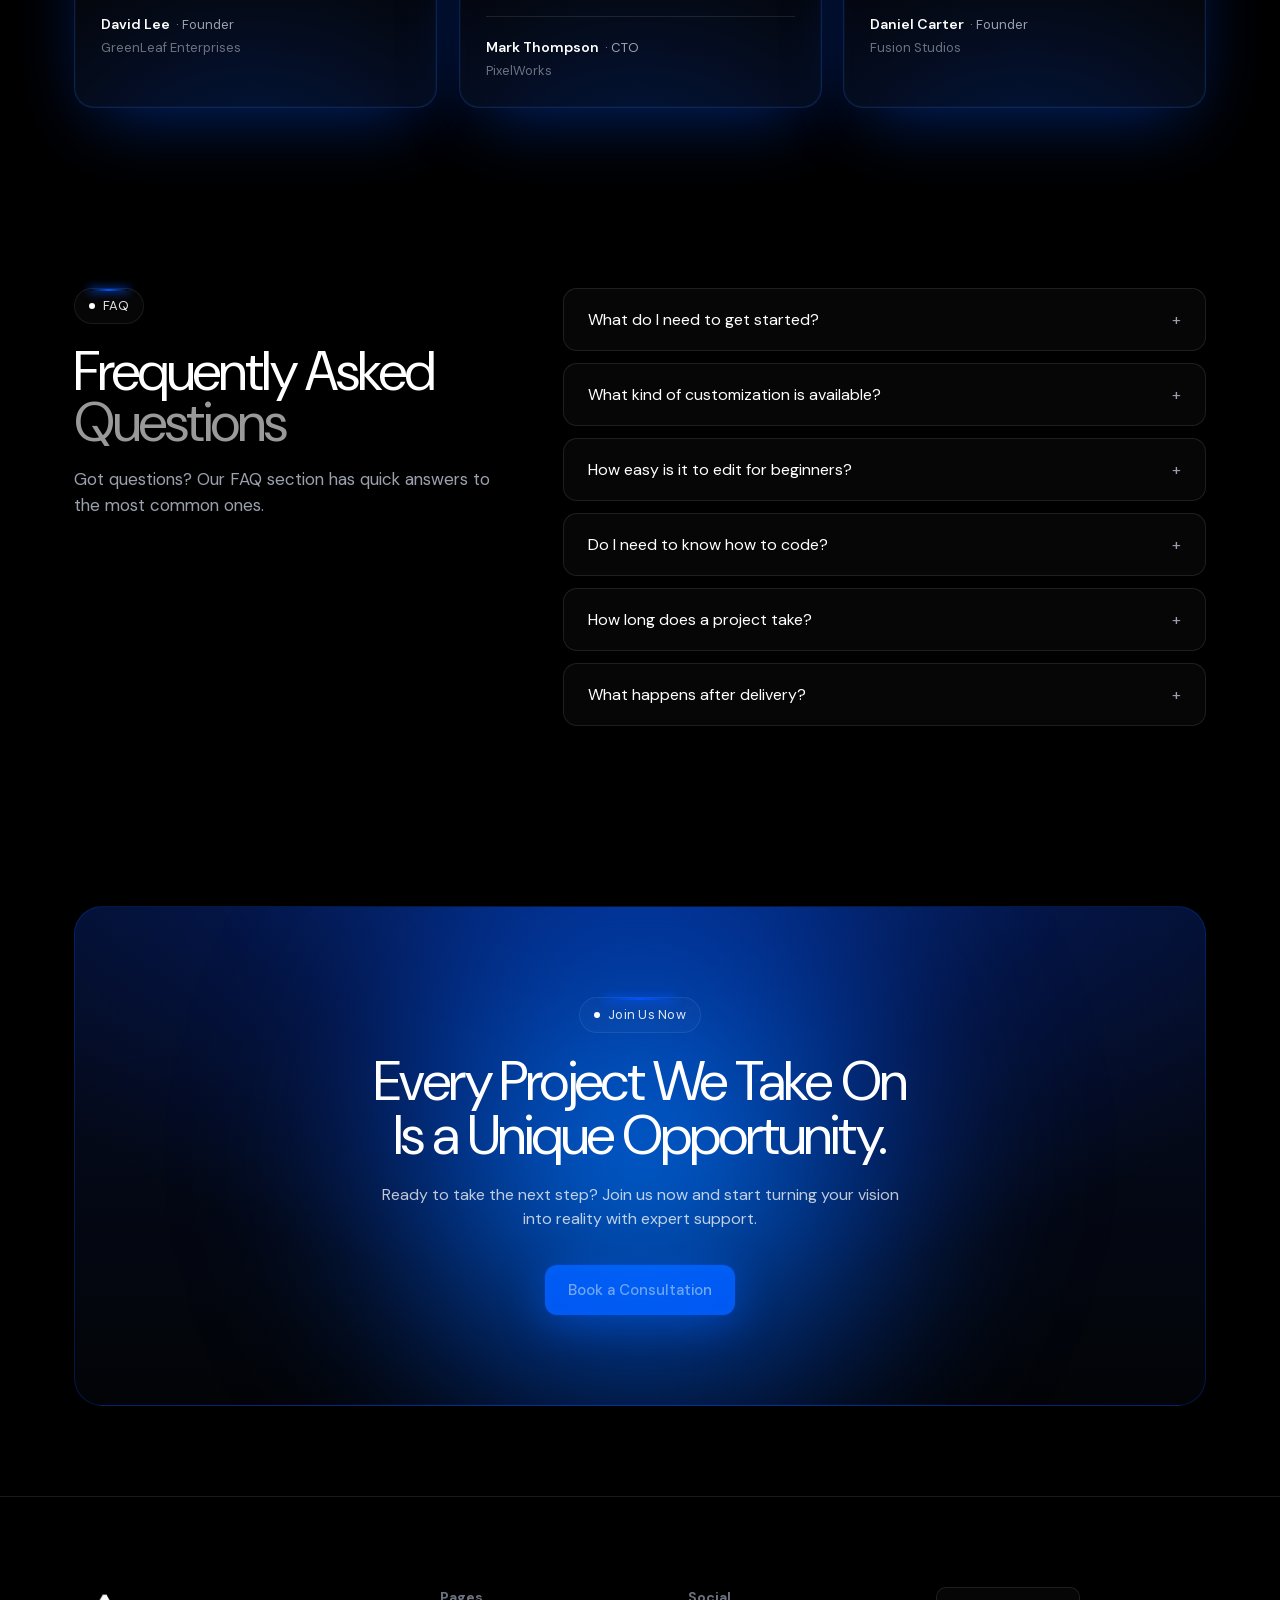
==== commit 7490727f: "x" ====
--- a/index.html
+++ b/index.html
@@ -377,7 +377,7 @@
   <div class="container">
     <div class="section-head">
       <span class="eyebrow">Portfólio</span>
-      <h2>Nossos Projetos Selecionados <span class="dim">Isso Impulsiona Seu Site.</span></h2>
+      <h2>Nossos Projetos Selecionados</h2>
       <p class="no-reveal">Explore nosso trabalho — colaborações com clientes visionários em diversos setores.</p>
       <a class="btn btn-primary no-reveal" href="portfolio.html" style="margin-top:28px">Ver Portfólio</a>
     </div>
--- a/styles.css
+++ b/styles.css
@@ -517,7 +517,16 @@
 }
 
 /* ===================== COLAGEM (fotos + cards) ===================== */
-.collage { padding: 80px 0; }
+.collage { padding: 80px 0; position: relative; }
+/* Brilho azul cortado ao meio (180°) marcando o fim da seção de colagem */
+.collage::after {
+  content: ""; position: absolute; left: 50%; bottom: 0; transform: translateX(-50%) translateY(50%);
+  width: 90vw; height: 420px; pointer-events: none; z-index: 0;
+  background: radial-gradient(ellipse 50% 50% at 50% 50%, rgba(0,85,255,.6) 0%, rgba(0,85,255,.25) 45%, rgba(0,85,255,0) 72%);
+  filter: blur(60px);
+  clip-path: inset(0 0 50% 0);
+}
+.collage .container { position: relative; z-index: 1; }
 .collage-grid { display: grid; grid-template-columns: 1.45fr 1fr; gap: 22px; margin-top: 50px; }
 .collage-card { position: relative; border: 1px solid var(--border); border-radius: var(--radius-lg); background: var(--card); overflow: hidden; display: flex; flex-direction: column; }
 .collage-card > * { position: relative; z-index: 1; }
@@ -564,6 +573,11 @@
   will-change: transform, opacity;
 }
 @media (hover: none), (pointer: coarse) { .bigproj { cursor: pointer; } .view-cursor { display: none; } }
+
+/* Esconde o cursor padrão: a bolinha passa a ser o cursor (apenas em dispositivos com mouse) */
+@media (hover: hover) and (pointer: fine) {
+  * { cursor: none !important; }
+}
 
 /* Bolinha branca que segue o cursor */
 .cursor-dot {
@@ -1149,7 +1163,7 @@
 .pd-hero-grid { display: grid; grid-template-columns: 1.45fr 1fr; gap: 50px; align-items: start; }
 .pd-tags { display: flex; gap: 10px; margin-bottom: 22px; }
 .pd-hero h1 { font-size: clamp(40px, 6vw, 76px); line-height: 1.0; font-weight: 400; letter-spacing: -0.044em; margin: 0 0 22px; }
-.pd-hero .lead { color: var(--muted); font-size: 16px; max-width: 580px; line-height: 1.6; }
+.pd-hero .lead { color: var(--muted); font-size: clamp(16px, 1.5vw, 18px); max-width: 580px; line-height: 1.65; }
 .pd-chips { display: flex; flex-wrap: wrap; gap: 10px; margin-top: 26px; }
 .pd-chips span { font-size: 13px; color: rgba(255,255,255,.7); border: 1px solid var(--border); border-radius: 10px; padding: 8px 14px; background: var(--card); }
 .pd-meta { border: 1px solid var(--border); border-radius: 18px; padding: 26px;
@@ -1162,15 +1176,17 @@
 .pd-section { padding: 48px 0; }
 .pd-section h3 { font-size: clamp(26px, 3.4vw, 40px); font-weight: 400; letter-spacing: -.03em; }
 .pd-rule { height: 1px; margin: 20px 0 28px; background: linear-gradient(90deg, rgba(255,255,255,.18), transparent); }
-.pd-section .lead { color: var(--muted); font-size: 16px; max-width: 840px; line-height: 1.65; }
+.pd-section .lead { color: var(--muted); font-size: clamp(16px, 1.5vw, 18px); max-width: 840px; line-height: 1.7; }
 .pd-sub { display: flex; align-items: center; gap: 12px; margin: 34px 0 14px; }
 .pd-sub h4 { font-size: 18px; font-weight: 600; }
 .pd-sub .tag { font-size: 11px; font-weight: 700; letter-spacing: .04em; color: #fff; background: var(--blue); border-radius: 6px; padding: 3px 9px; }
 .pd-list { list-style: none; display: grid; gap: 12px; max-width: 840px; margin: 0; padding: 0; }
-.pd-list li { color: var(--muted); font-size: 15px; line-height: 1.55; display: flex; gap: 10px; }
+.pd-list li { color: var(--muted); font-size: clamp(15px, 1.3vw, 16px); line-height: 1.6; display: flex; gap: 10px; }
 .pd-list li::before { content: "✓"; color: #fff; background: var(--blue); width: 18px; height: 18px; border-radius: 50%; display: grid; place-items: center; font-size: 11px; flex: none; margin-top: 2px; }
 .pd-imgs { display: grid; grid-template-columns: 1fr 1fr; gap: 24px; margin-top: 34px; }
 .pd-imgs img { width: 100%; border-radius: 16px; border: 1px solid var(--border); }
+.pd-figure { margin: 32px 0 0; border-radius: 16px; overflow: hidden; border: 1px solid var(--border); }
+.pd-figure img { width: 100%; display: block; }
 @media (max-width: 900px) {
   .pd-hero-grid { grid-template-columns: 1fr; gap: 34px; }
   .pd-imgs { grid-template-columns: 1fr; }
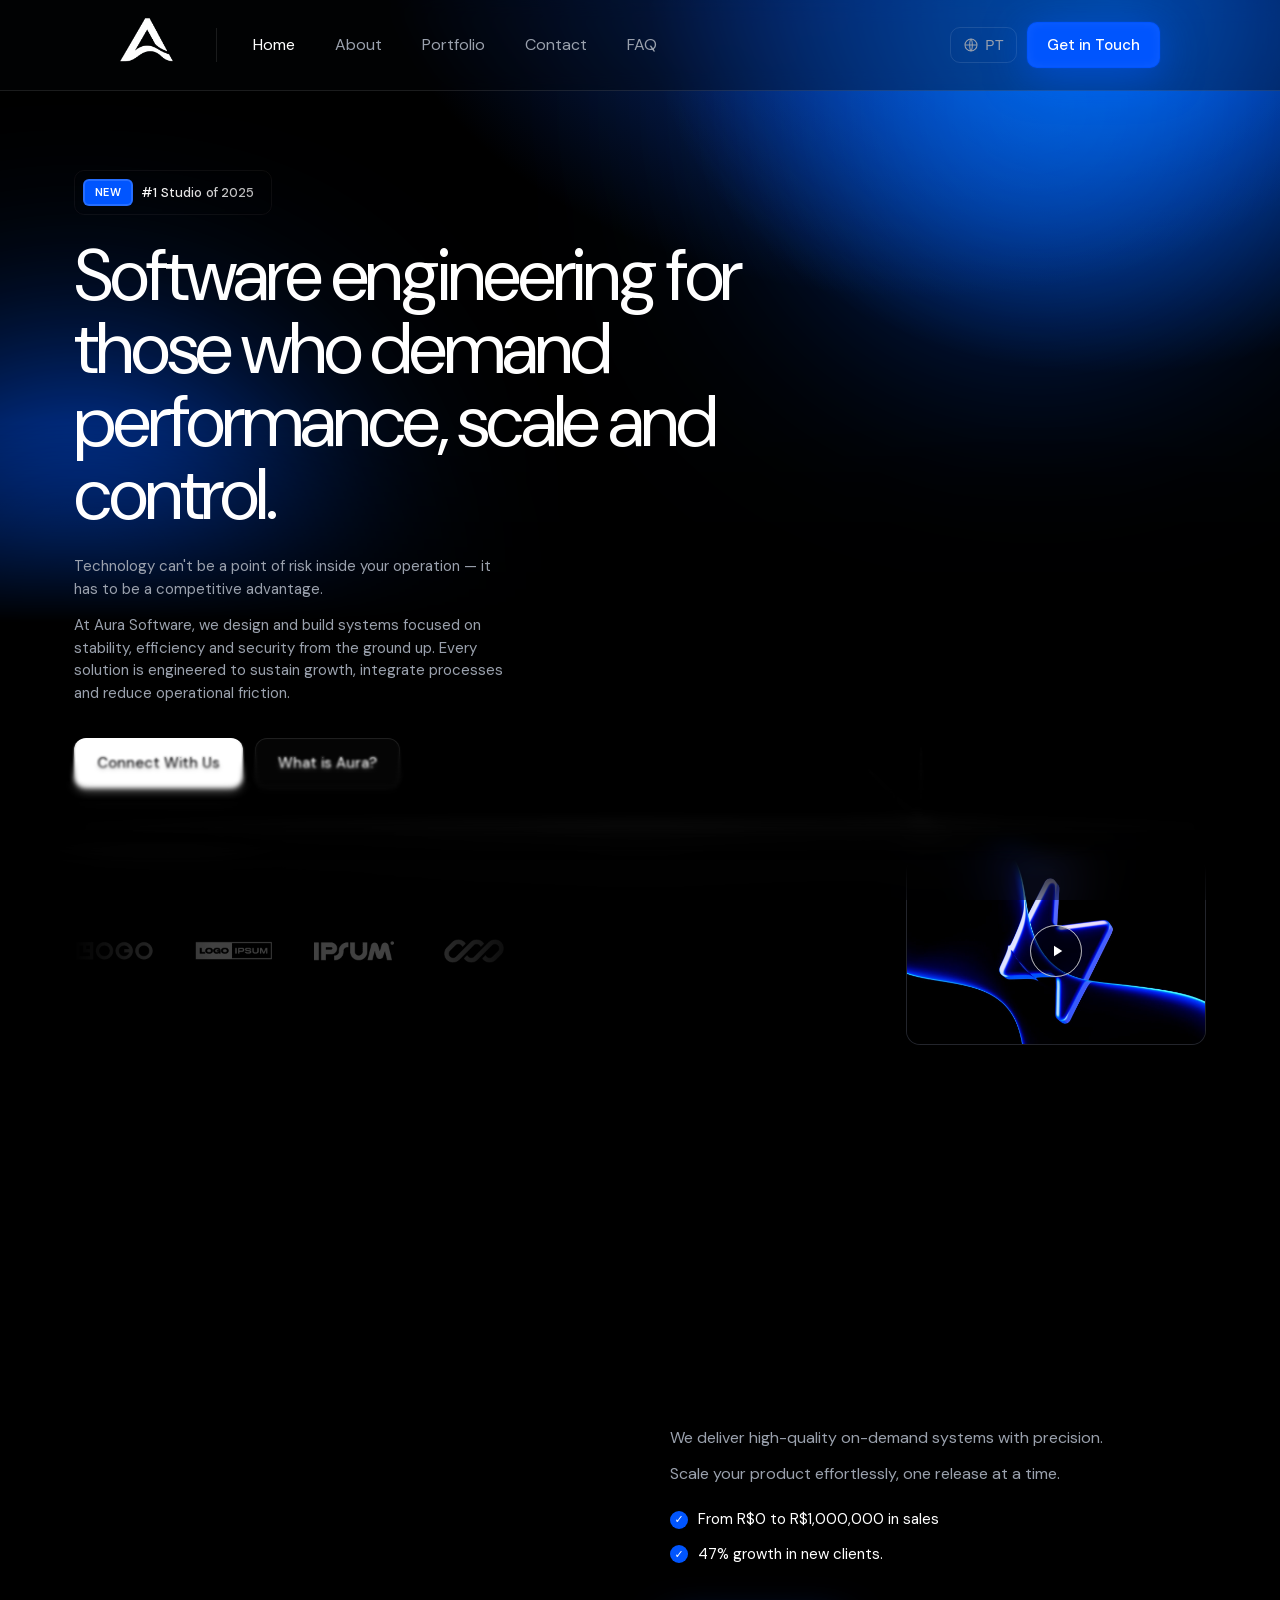
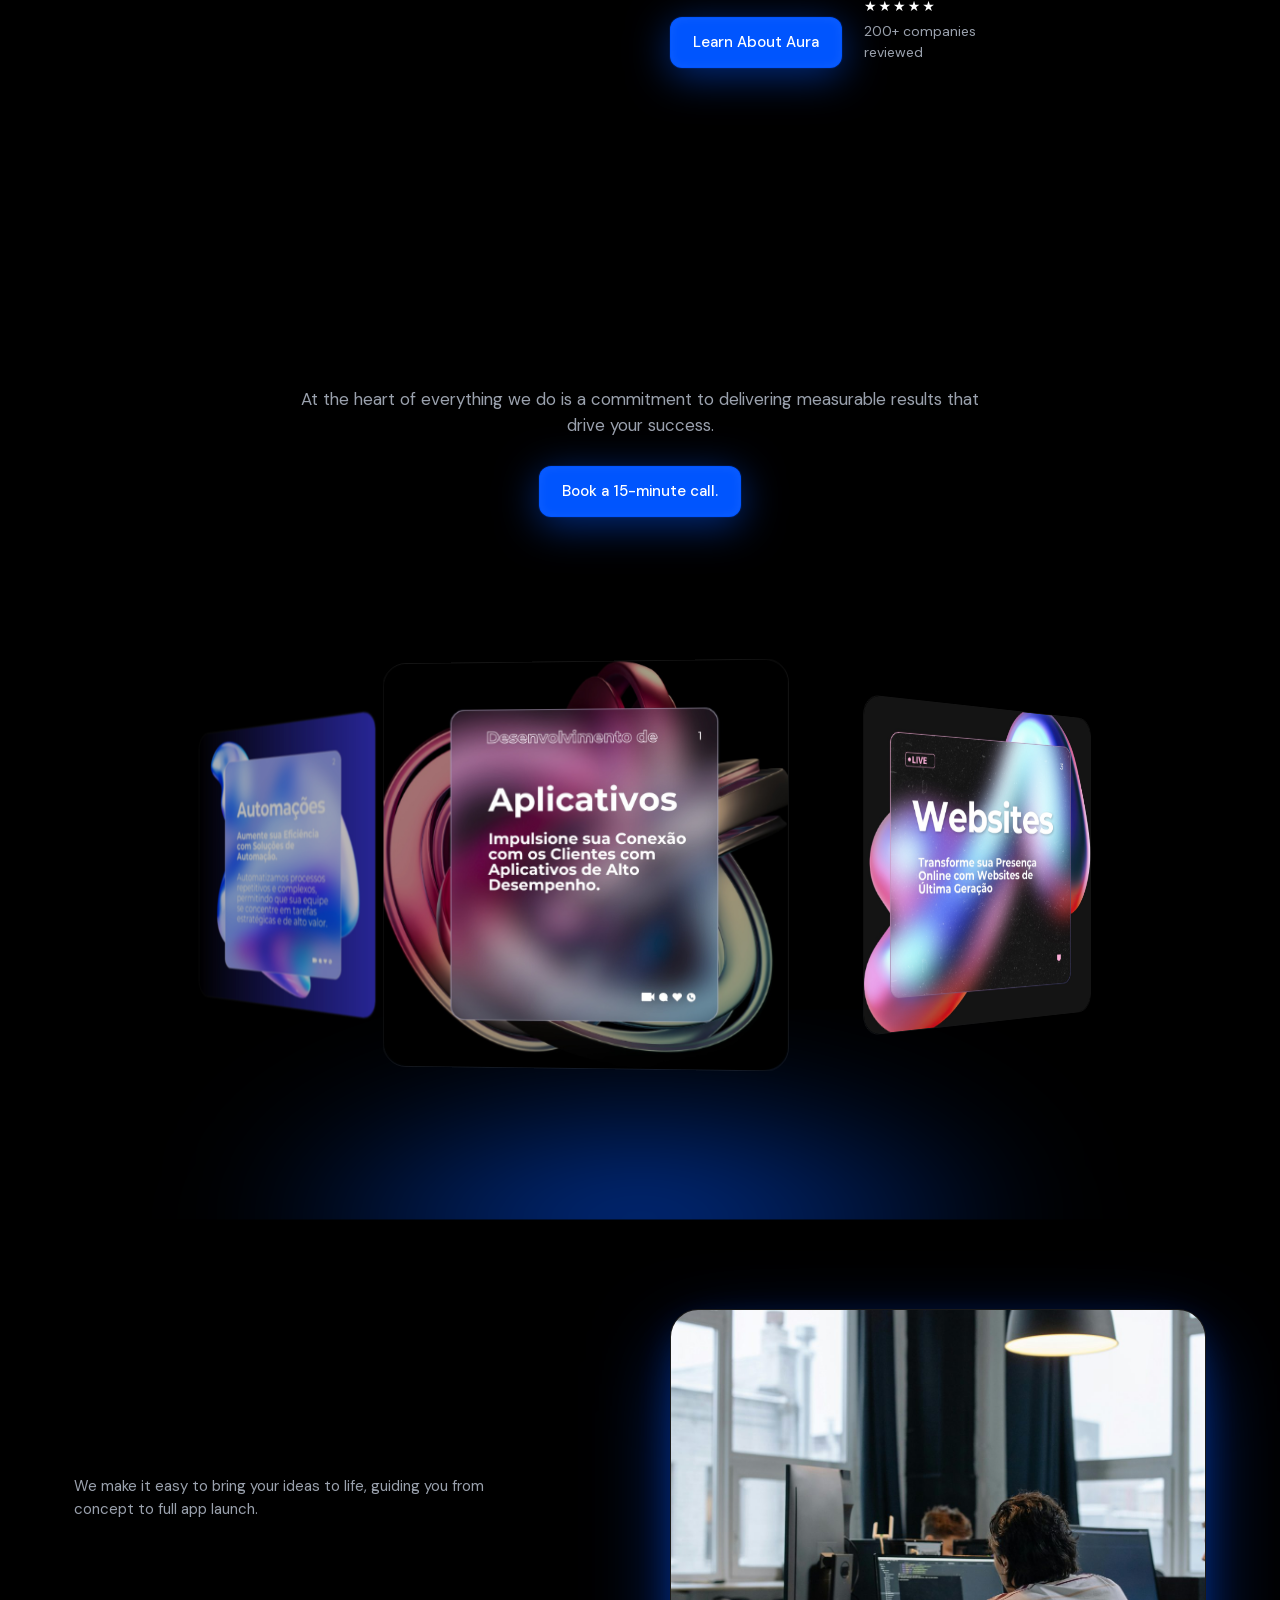
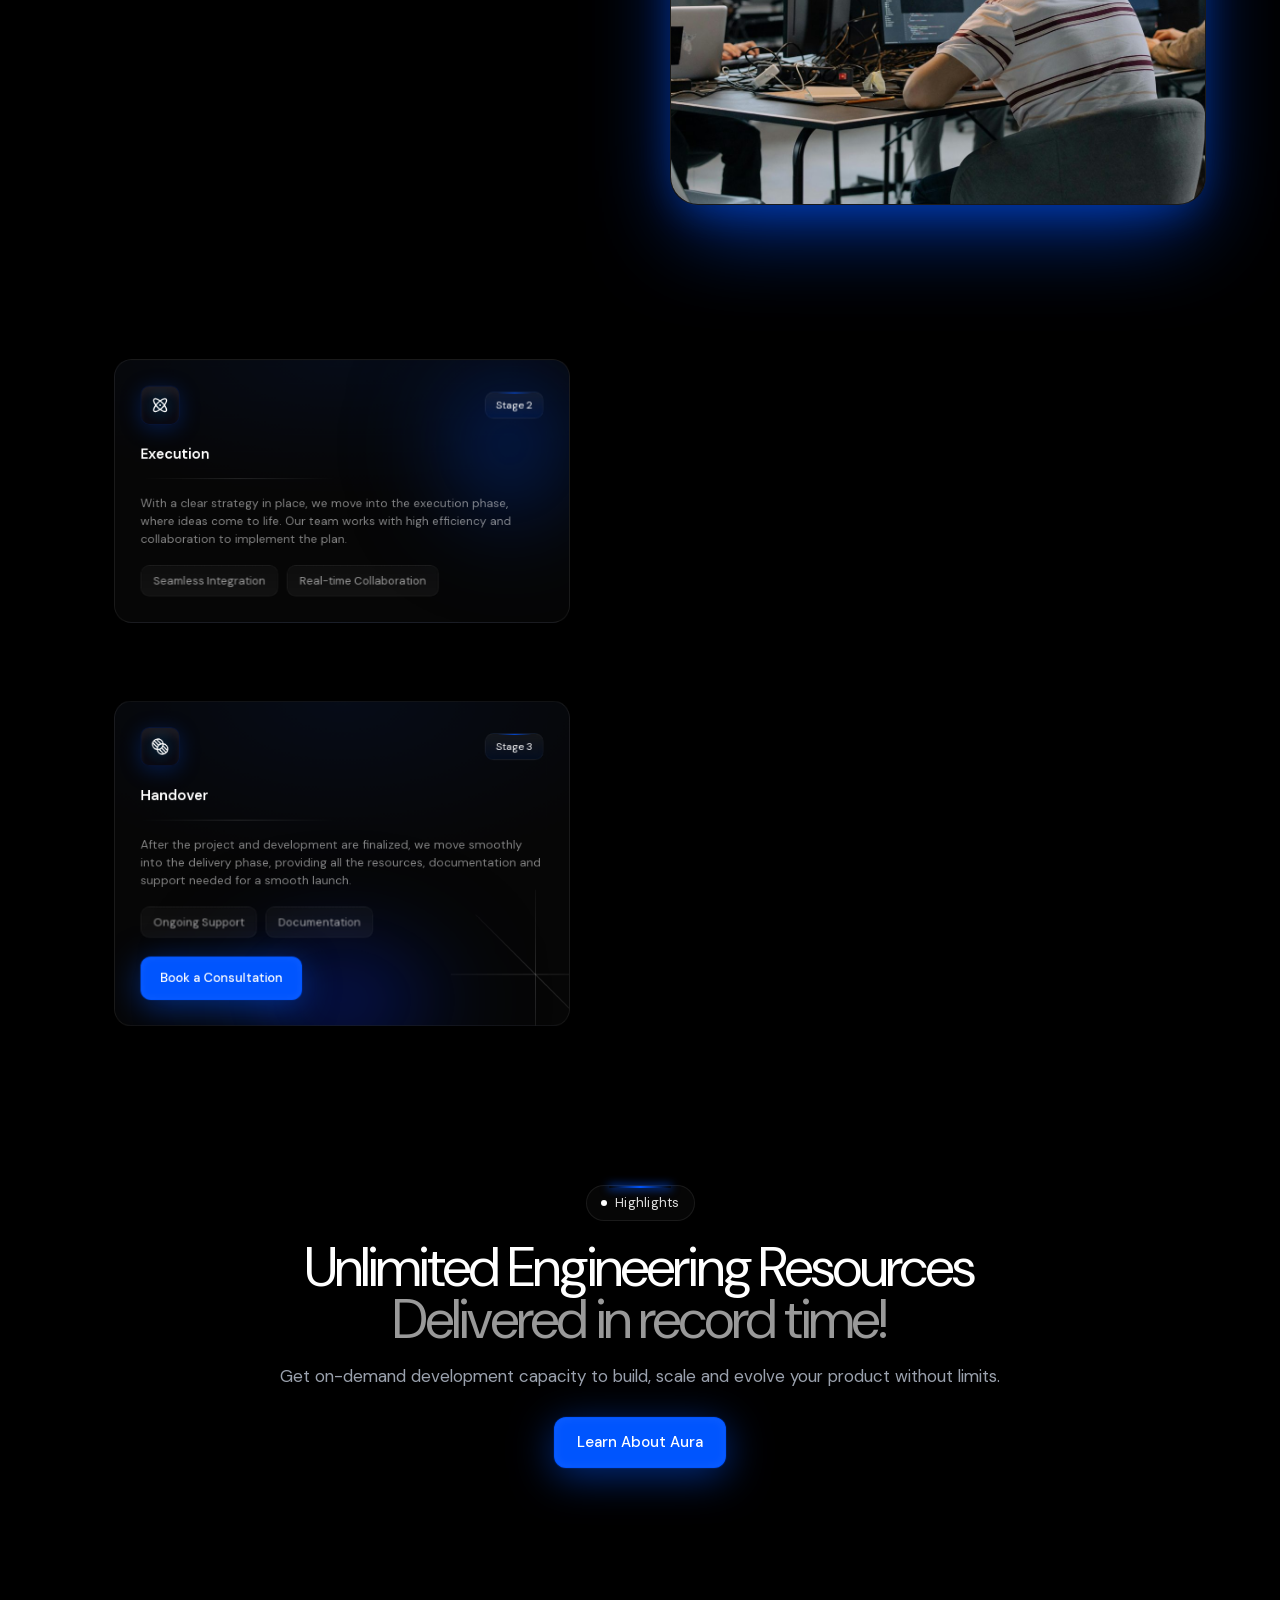
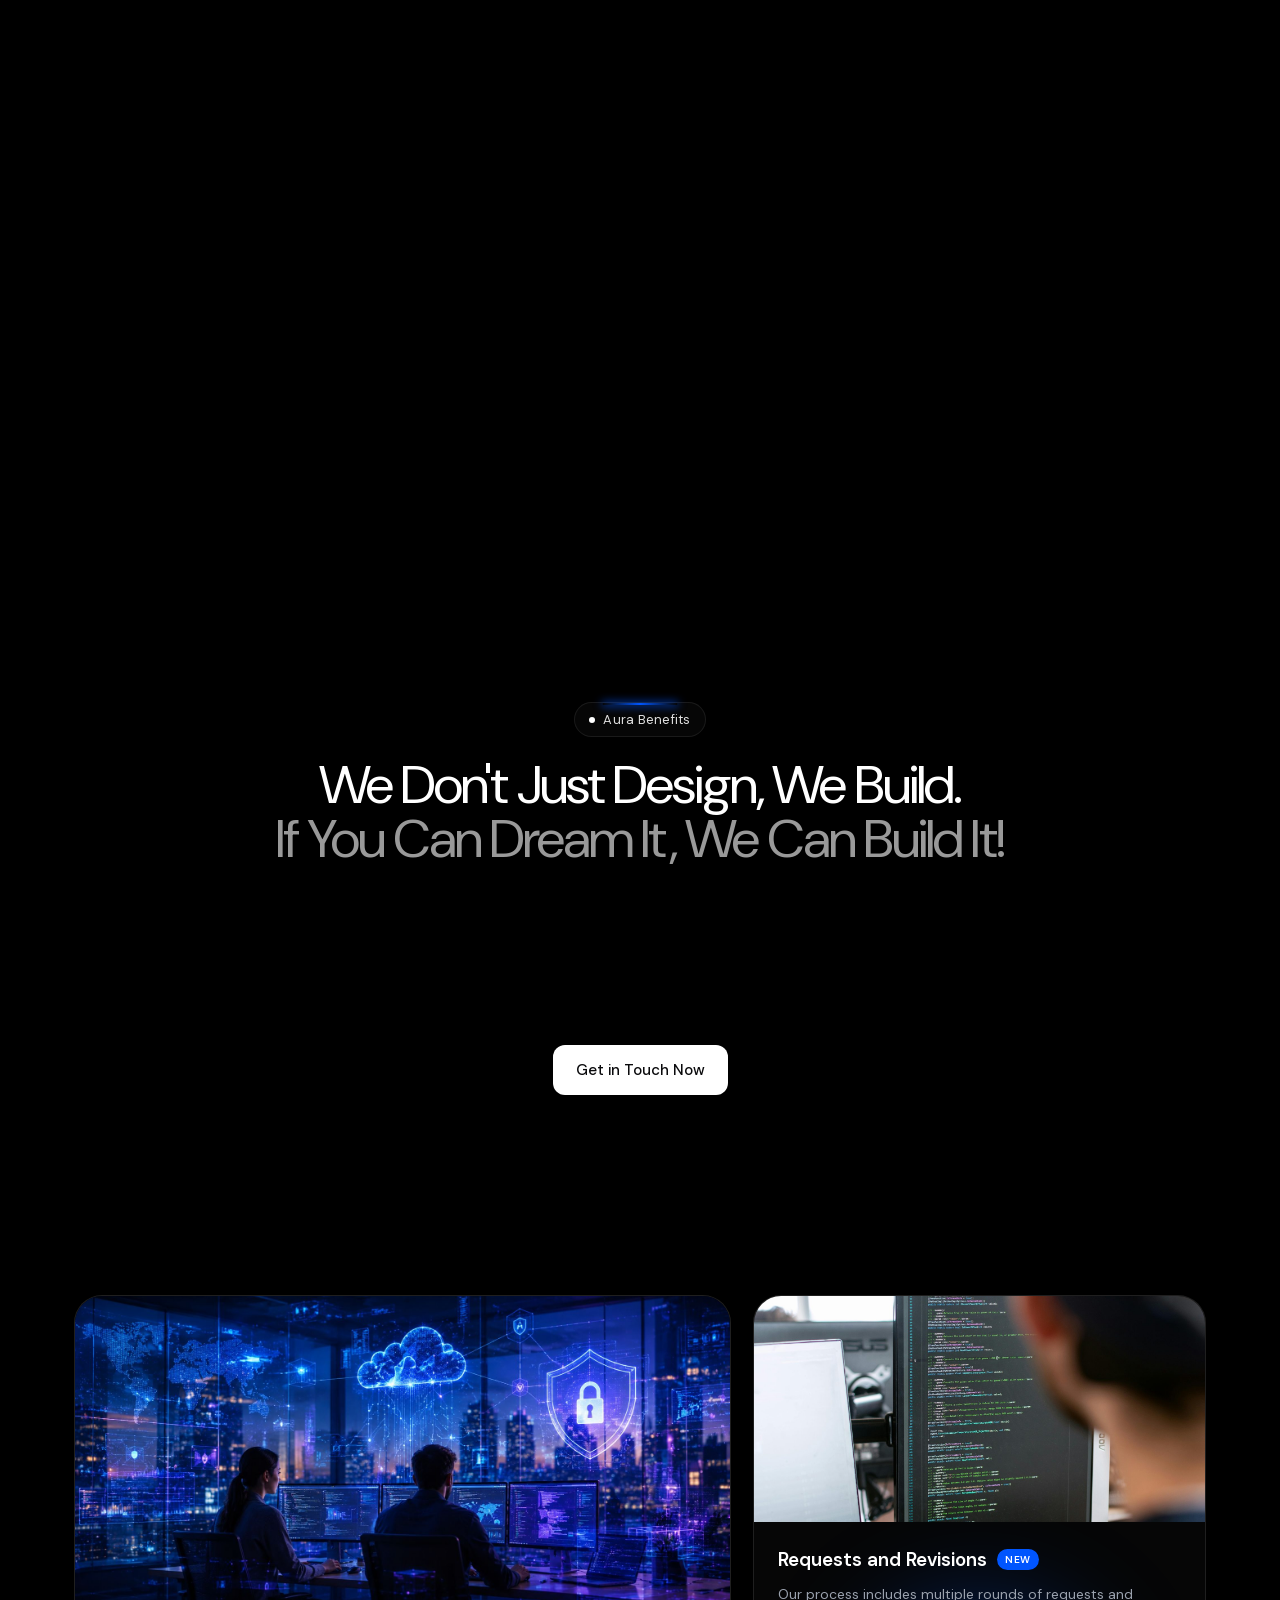
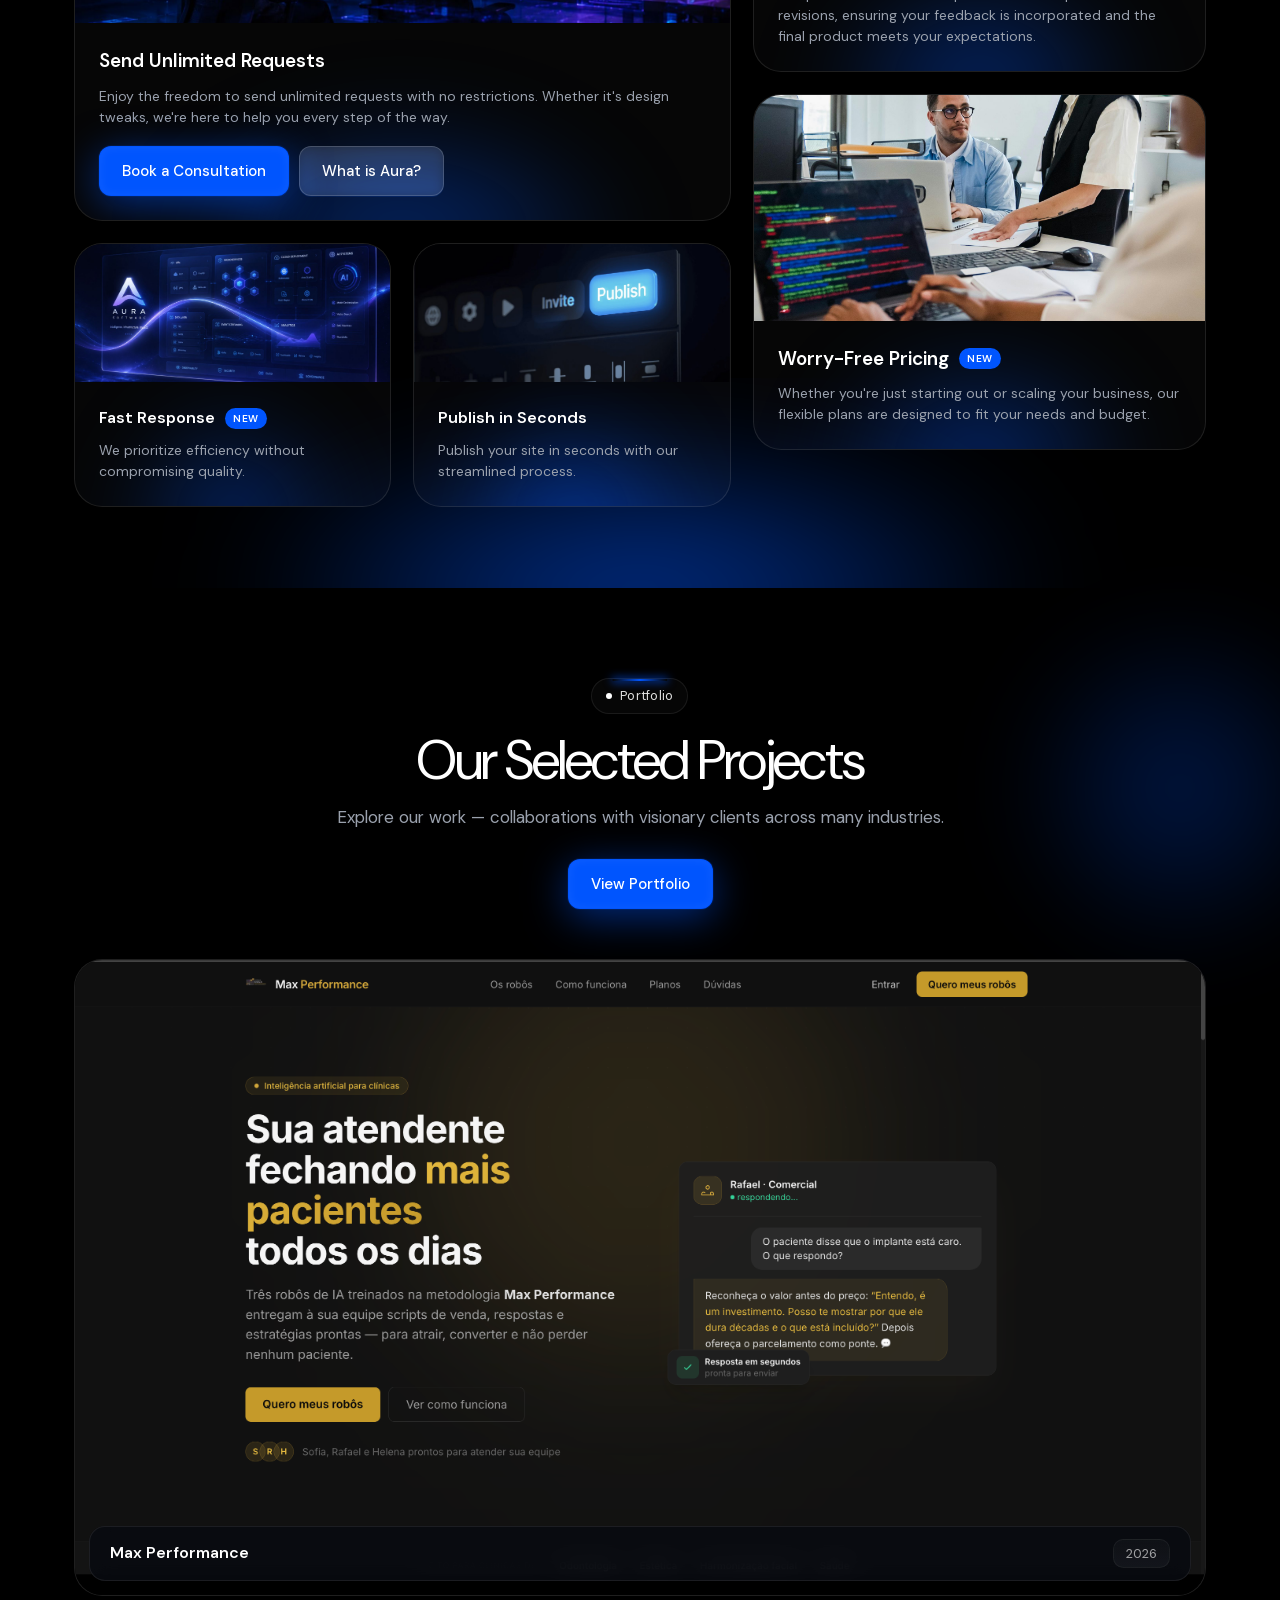
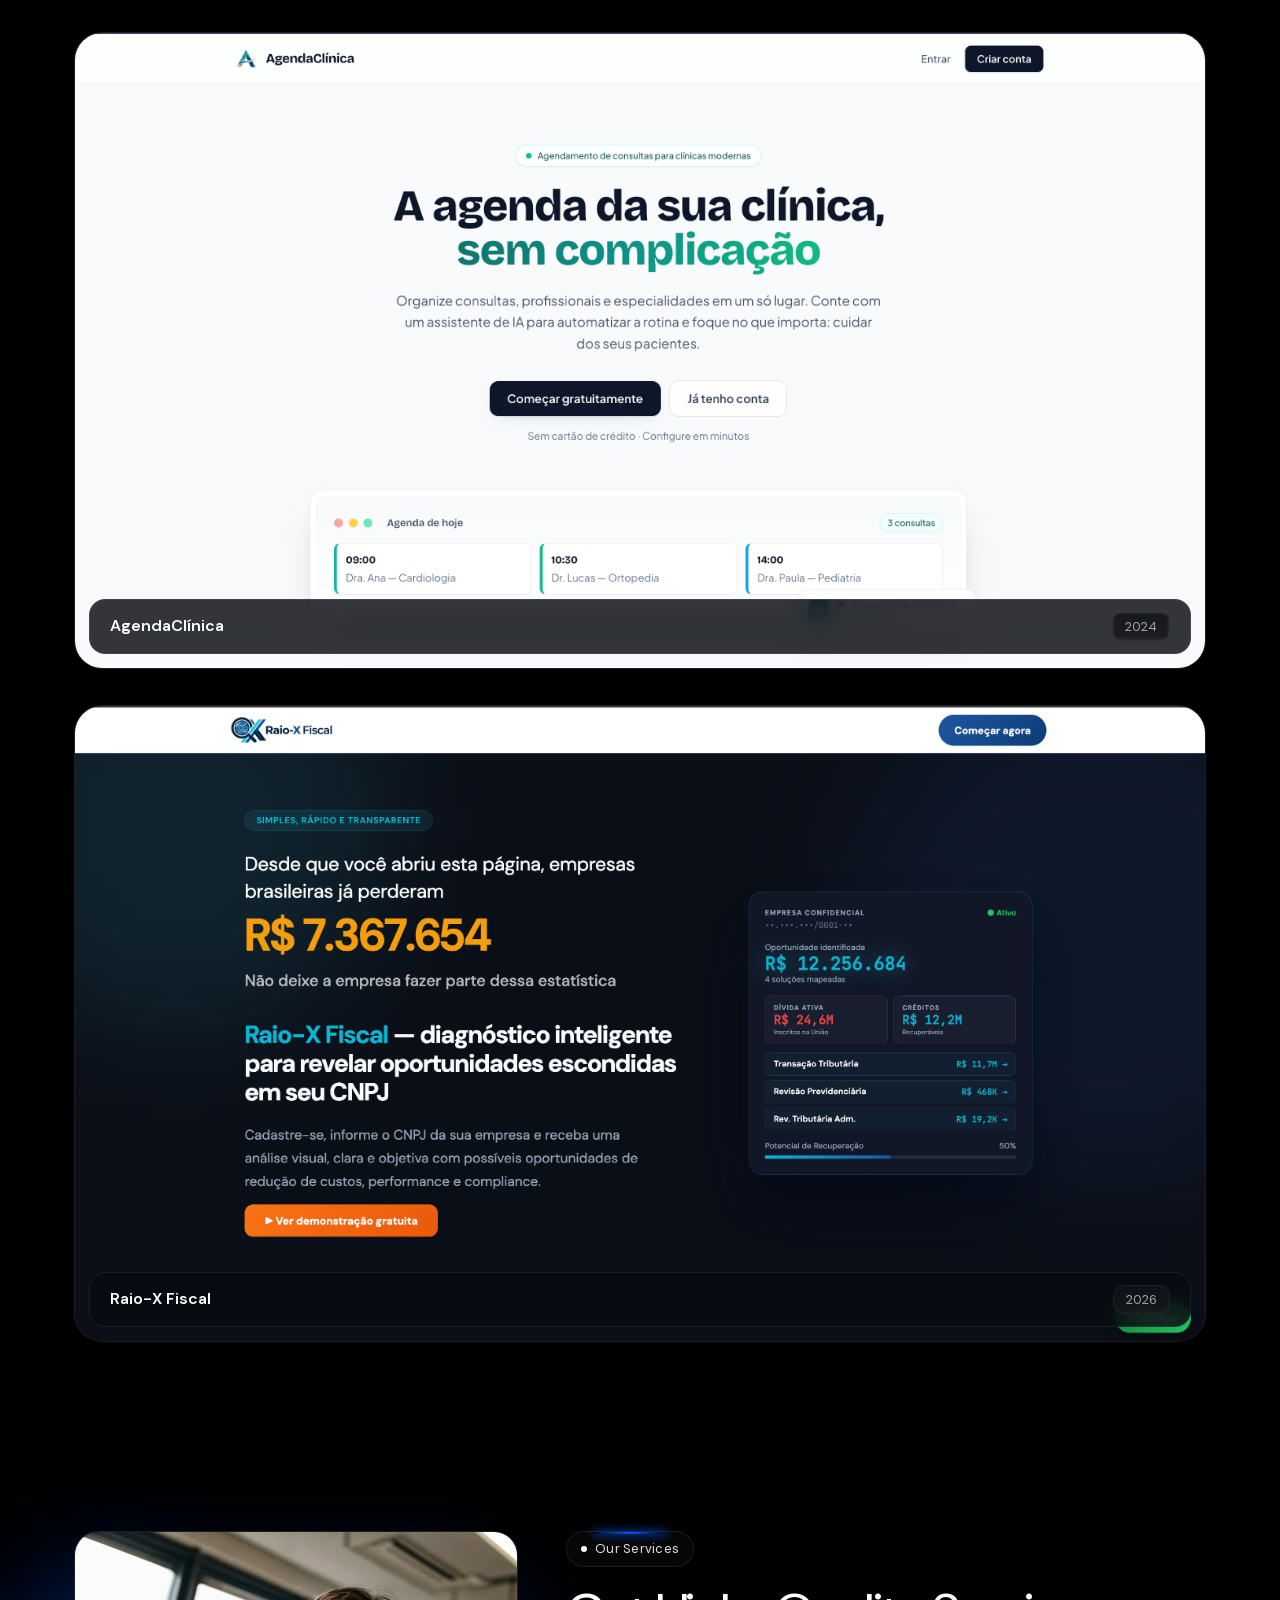
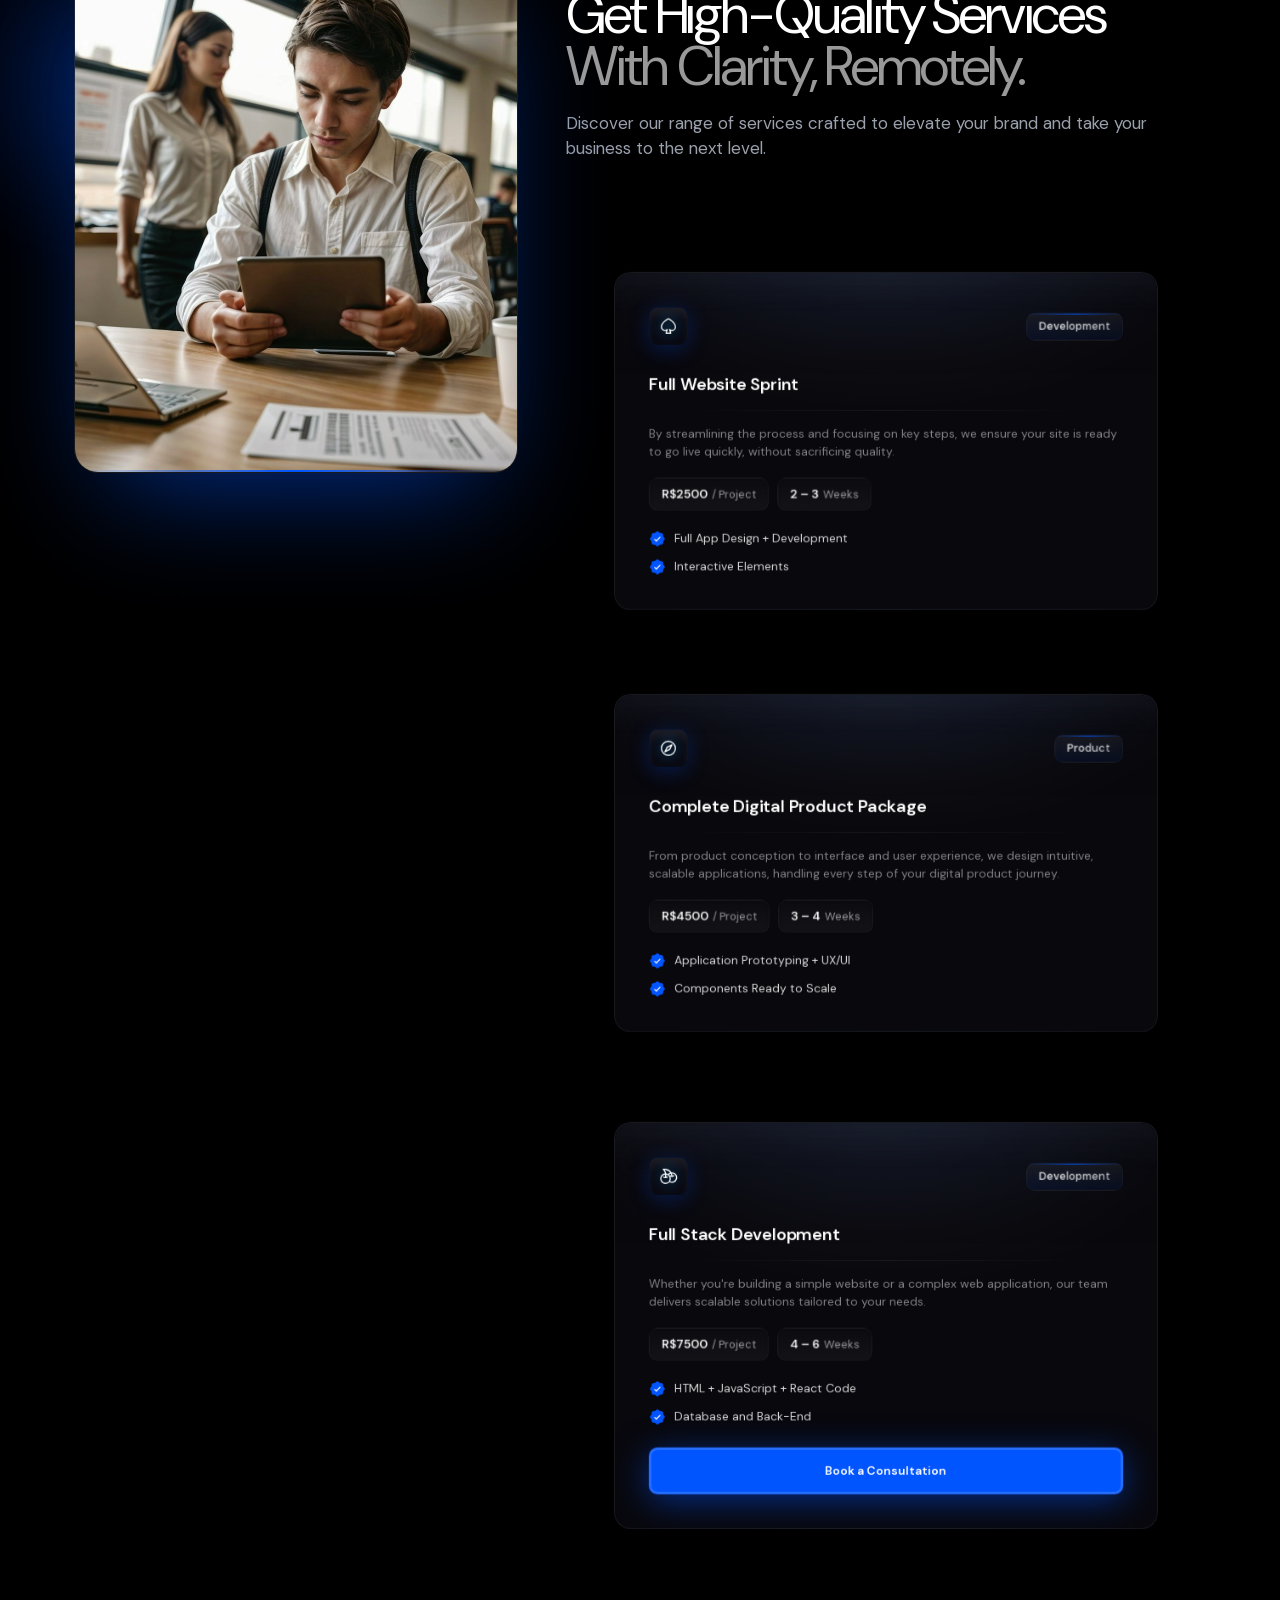
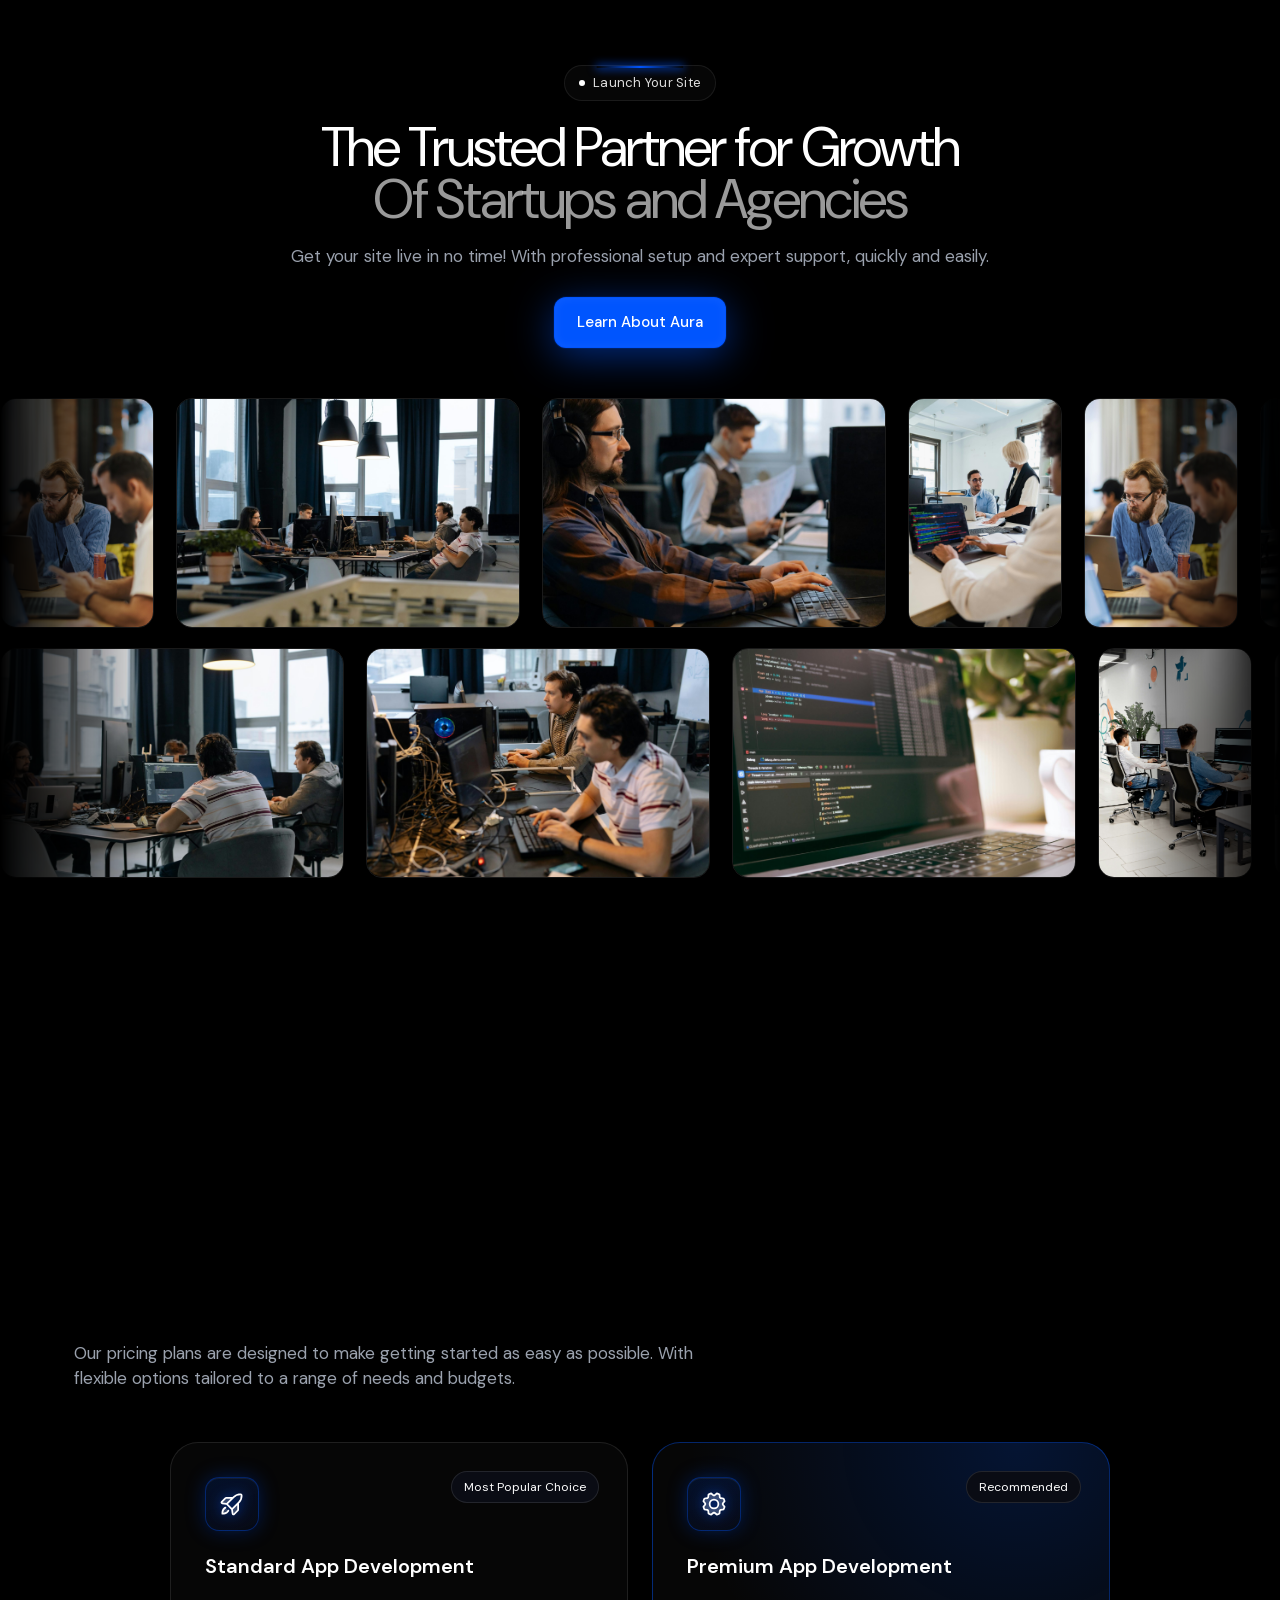
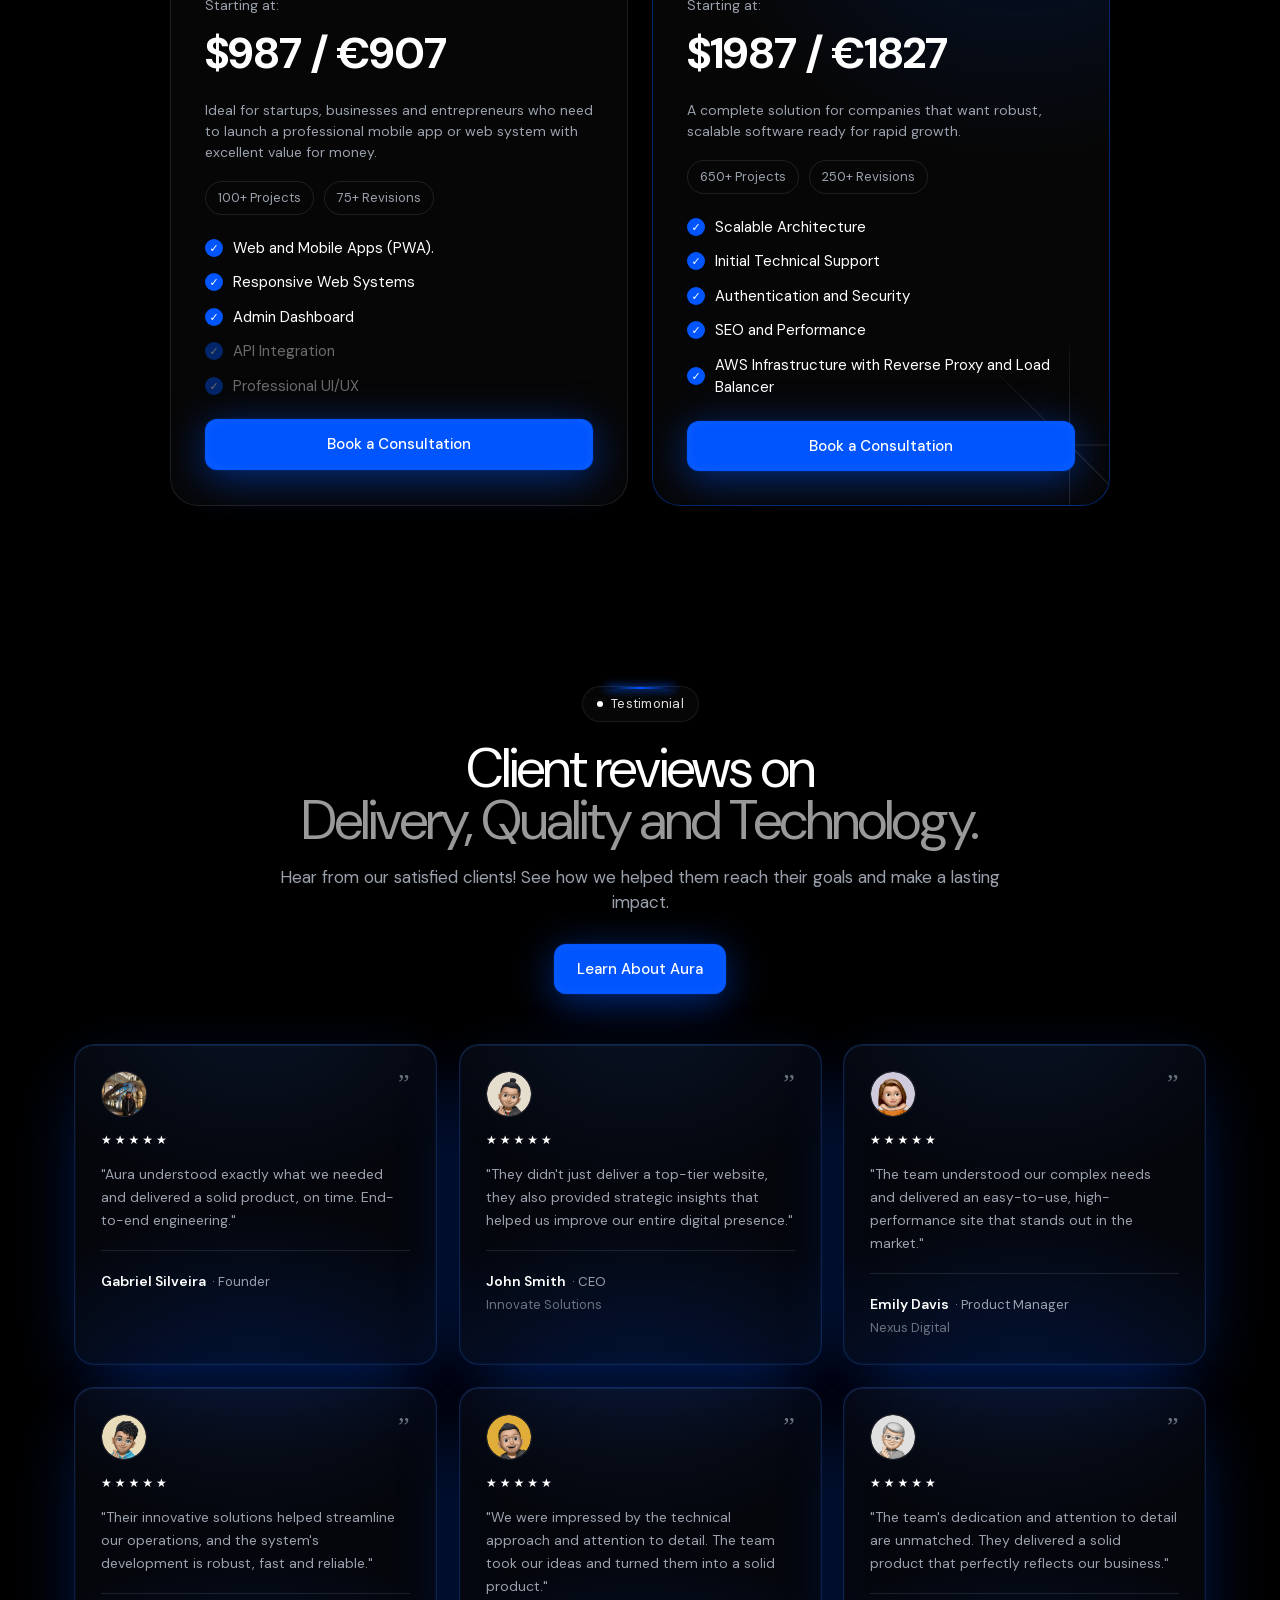
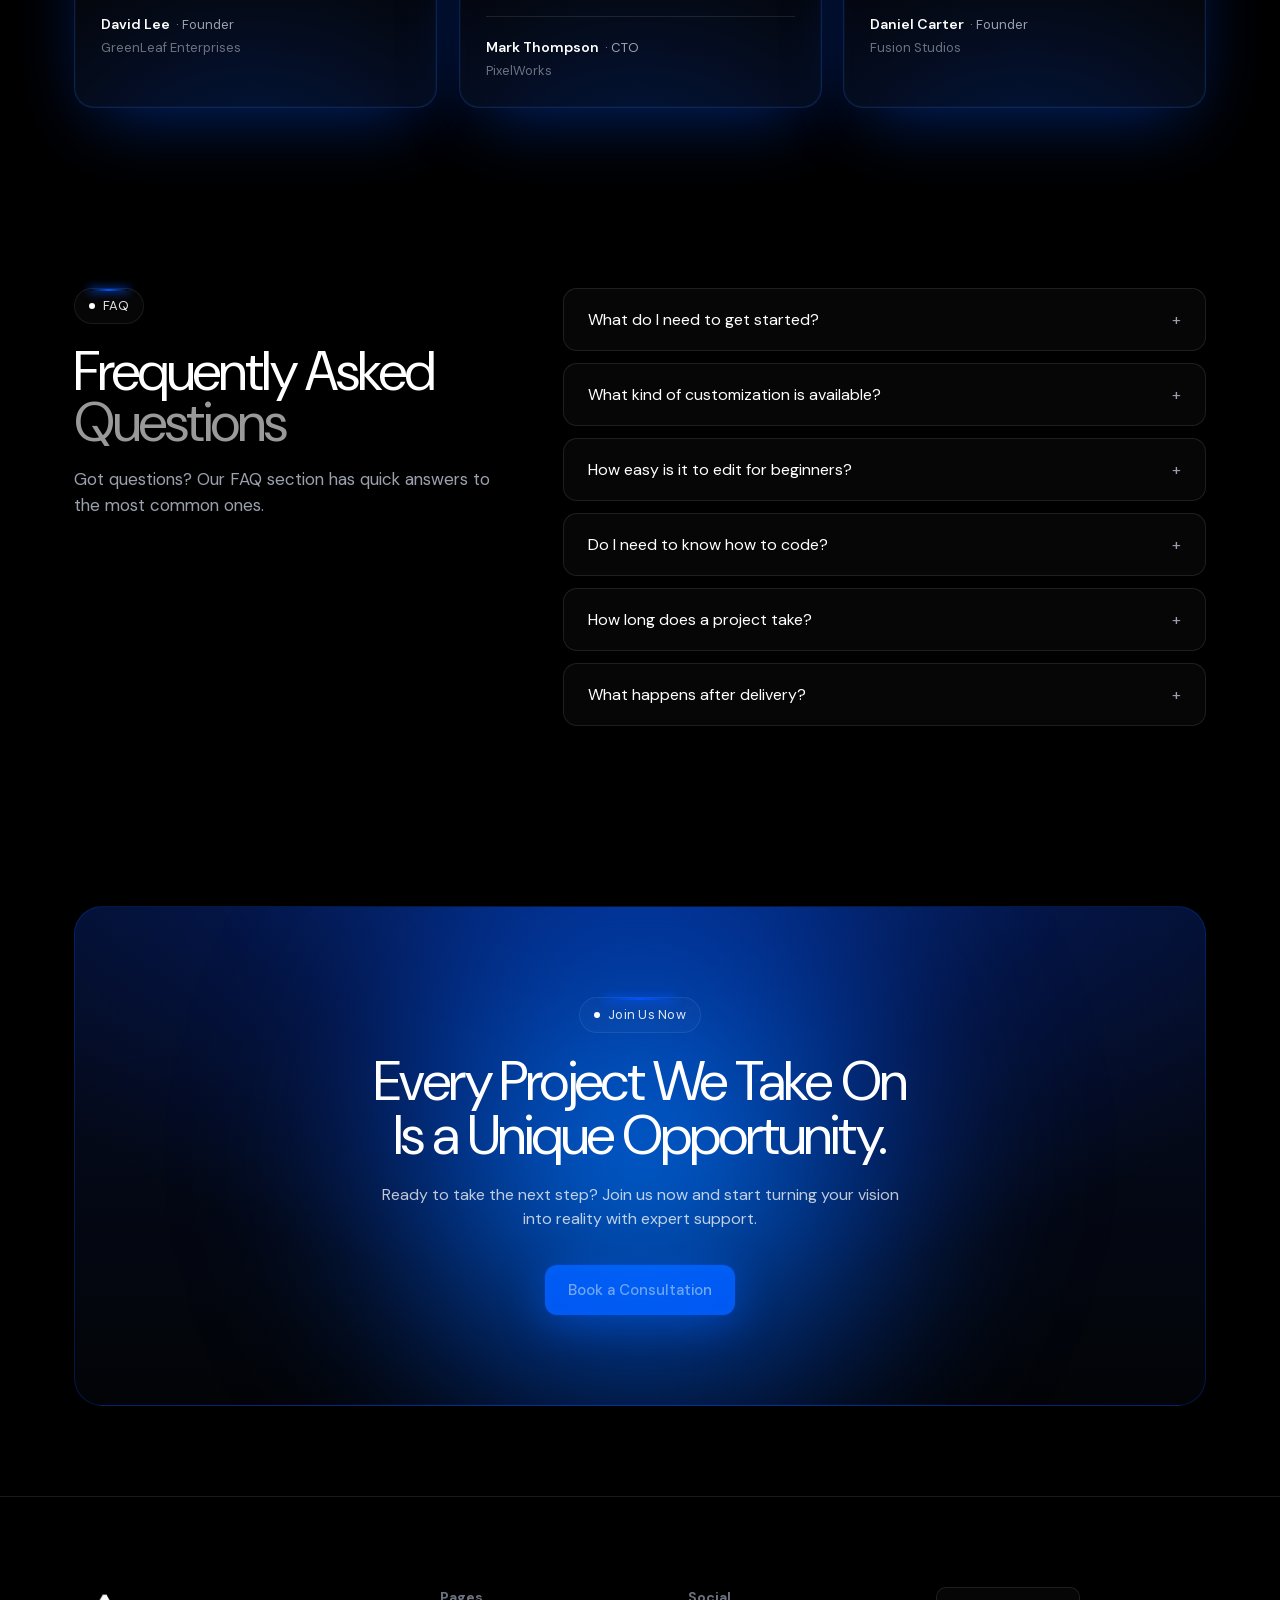
==== commit 93140b4e: "Revisa textos pontuais da copy do site da Aura Software" ====
--- a/index.html
+++ b/index.html
@@ -420,7 +420,7 @@
       </div>
       <div class="services-content">
     <div class="section-head left">
-      <span class="eyebrow">Our Services</span>
+      <span class="eyebrow">Nossos Serviços</span>
       <h2>Obtenha Serviços de Alta Qualidade <span class="dim">Com Clareza, Remotamente.</span></h2>
       <p class="no-reveal">Descubra nossa gama de serviços criados para elevar sua marca e impulsionar seu negócio para o próximo nível.</p>
     </div>
--- a/styles.css
+++ b/styles.css
@@ -147,7 +147,7 @@
   100% { transform: translate(0, 0) scale(1); }
 }
 @media (prefers-reduced-motion: reduce) {
-  .glow, .marquee-track { animation: none !important; }
+  .glow, .marquee-track, .hero-strip .star, .video-preview .play::before { animation: none !important; }
   .reveal { opacity: 1 !important; transform: none !important; transition: none !important; }
 }
 
@@ -271,17 +271,34 @@
 /* marquee confinado à esquerda (como no Framer), vídeo à direita */
 .hero-strip .marquee { flex: none; width: min(460px, 45%); min-width: 0; padding: 20px 0; }
 .hero-strip .video-wrap { position: relative; flex: none; }
-.hero-strip .star { position: absolute; top: -110px; left: -60px; width: 150px; opacity: .8; pointer-events: none; }
+.hero-strip .star { position: absolute; top: -110px; left: -60px; width: 150px; opacity: .8; pointer-events: none;
+  transform-origin: center; animation: starSpin 26s linear infinite; }
+@keyframes starSpin { to { transform: rotate(360deg); } }
 .hero-divider { border: none; border-top: 1px solid var(--border); margin: 36px auto 0; max-width: var(--maxw); }
 .video-preview {
   flex: none; width: 300px; aspect-ratio: 16/10; border-radius: 14px; overflow: hidden;
-  border: 1px solid var(--border); position: relative; background: var(--bg-soft);
-}
-.video-preview img { width: 100%; height: 100%; object-fit: cover; }
+  border: 1px solid var(--border); position: relative; background: var(--bg-soft); cursor: pointer;
+  transition: border-color .4s ease, box-shadow .4s ease, transform .4s cubic-bezier(.2,.7,.2,1);
+}
+.video-preview img { width: 100%; height: 100%; object-fit: cover; transition: transform .6s cubic-bezier(.2,.7,.2,1); }
+.video-wrap:hover .video-preview { border-color: rgba(255,255,255,.28); box-shadow: 0 26px 60px -28px rgba(0,85,255,.55); transform: translateY(-3px); }
+.video-wrap:hover .video-preview img { transform: scale(1.06); }
 .video-preview .play {
   position: absolute; inset: 0; margin: auto; width: 52px; height: 52px; border-radius: 50%;
   border: 1px solid rgba(255,255,255,.3); background: rgba(0,0,0,.45); display: grid; place-items: center;
-}
+  transition: transform .35s cubic-bezier(.2,.7,.2,1), background .35s ease, border-color .35s ease;
+}
+/* anel pulsante ao redor do play */
+.video-preview .play::before {
+  content: ""; position: absolute; inset: -1px; border-radius: 50%;
+  border: 1px solid rgba(255,255,255,.55); animation: playPulse 2.4s ease-out infinite; pointer-events: none;
+}
+@keyframes playPulse {
+  0%   { transform: scale(1);   opacity: .7; }
+  70%  { opacity: 0; }
+  100% { transform: scale(2.1); opacity: 0; }
+}
+.video-wrap:hover .video-preview .play { transform: scale(1.12); background: rgba(0,85,255,.7); border-color: transparent; }
 .video-preview .play svg { width: 18px; height: 18px; fill: #fff; margin-left: 2px; }
 
 /* ===================== MARQUEE (logos / fotos) ===================== */
@@ -289,8 +306,10 @@
   -webkit-mask-image: linear-gradient(90deg, transparent, #000 12%, #000 88%, transparent);
           mask-image: linear-gradient(90deg, transparent, #000 12%, #000 88%, transparent);
 }
-.marquee-track { display: flex; align-items: center; gap: 70px; width: max-content; animation: marqueeScroll 30s linear infinite; }
+.marquee-track { display: flex; align-items: center; gap: 70px; width: max-content; animation: marqueeScroll 30s linear infinite; will-change: transform; }
 @keyframes marqueeScroll { to { transform: translateX(-50%); } }
+/* pausa suave ao passar o mouse, pra interagir com os logos */
+.marquee:hover .marquee-track { animation-play-state: paused; }
 .marquee-track img { height: 34px; width: auto; opacity: .55; filter: grayscale(1) brightness(1.6); }
 
 /* Marquee de logos do hero — réplica do Framer (80x80, gap 40, fade 30/70) */
@@ -299,7 +318,9 @@
           mask-image: linear-gradient(to right, transparent 0, #000 30%, #000 70%, transparent 100%);
 }
 .brand-marquee .marquee-track { gap: 40px; }
-.brand-marquee .marquee-track img { height: 80px; width: 80px; opacity: 1; filter: none; object-fit: cover; }
+.brand-marquee .marquee-track img { height: 80px; width: 80px; opacity: .85; filter: none; object-fit: cover;
+  transition: transform .4s cubic-bezier(.2,.7,.2,1), opacity .4s ease, filter .4s ease; }
+.brand-marquee .marquee-track img:hover { transform: scale(1.14) translateY(-5px); opacity: 1; filter: drop-shadow(0 10px 22px rgba(0,85,255,.45)); }
 
 .photo-marquee { padding: 10px 0; }
 .photo-marquee .marquee-track { gap: 22px; animation-duration: 45s; }
@@ -579,15 +600,25 @@
   * { cursor: none !important; }
 }
 
-/* Bolinha branca que segue o cursor */
+/* Bolinha branca que segue o cursor (dot grudado + anel que arrasta) */
 .cursor-dot {
-  position: fixed; top: 0; left: 0; width: 10px; height: 10px; border-radius: 50%;
-  background: #fff; z-index: 10000; pointer-events: none; opacity: 0;
+  position: fixed; top: 0; left: 0; width: 8px; height: 8px; border-radius: 50%;
+  background: #fff; z-index: 10001; pointer-events: none; opacity: 0;
   transform: translate(-100px, -100px) translate(-50%, -50%);
-  box-shadow: 0 0 0 1px rgba(0,0,0,.12), 0 2px 10px rgba(0,0,0,.35);
-  transition: opacity .25s ease;
-}
-@media (hover: none), (pointer: coarse) { .cursor-dot { display: none; } }
+  mix-blend-mode: difference;
+  transition: opacity .25s ease, width .25s ease, height .25s ease;
+}
+.cursor-ring {
+  position: fixed; top: 0; left: 0; width: 34px; height: 34px; border-radius: 50%;
+  border: 1.5px solid #fff; background: transparent; z-index: 10000; pointer-events: none; opacity: 0;
+  transform: translate(-100px, -100px) translate(-50%, -50%);
+  mix-blend-mode: difference;
+  transition: opacity .3s ease, width .3s ease, height .3s ease, background .3s ease, border-color .3s ease;
+}
+/* Cresce sobre links, botões e campos clicáveis */
+.cursor-dot.is-hover { width: 5px; height: 5px; }
+.cursor-ring.is-hover { width: 56px; height: 56px; background: rgba(255,255,255,.18); border-color: transparent; }
+@media (hover: none), (pointer: coarse) { .cursor-dot, .cursor-ring { display: none; } }
 .bigproj:hover { border-color: rgba(255,255,255,.16); }
 .bigproj .shot { width: 100%; height: 100%; display: block; object-fit: cover; object-position: center top; }
 .bigproj .bar {
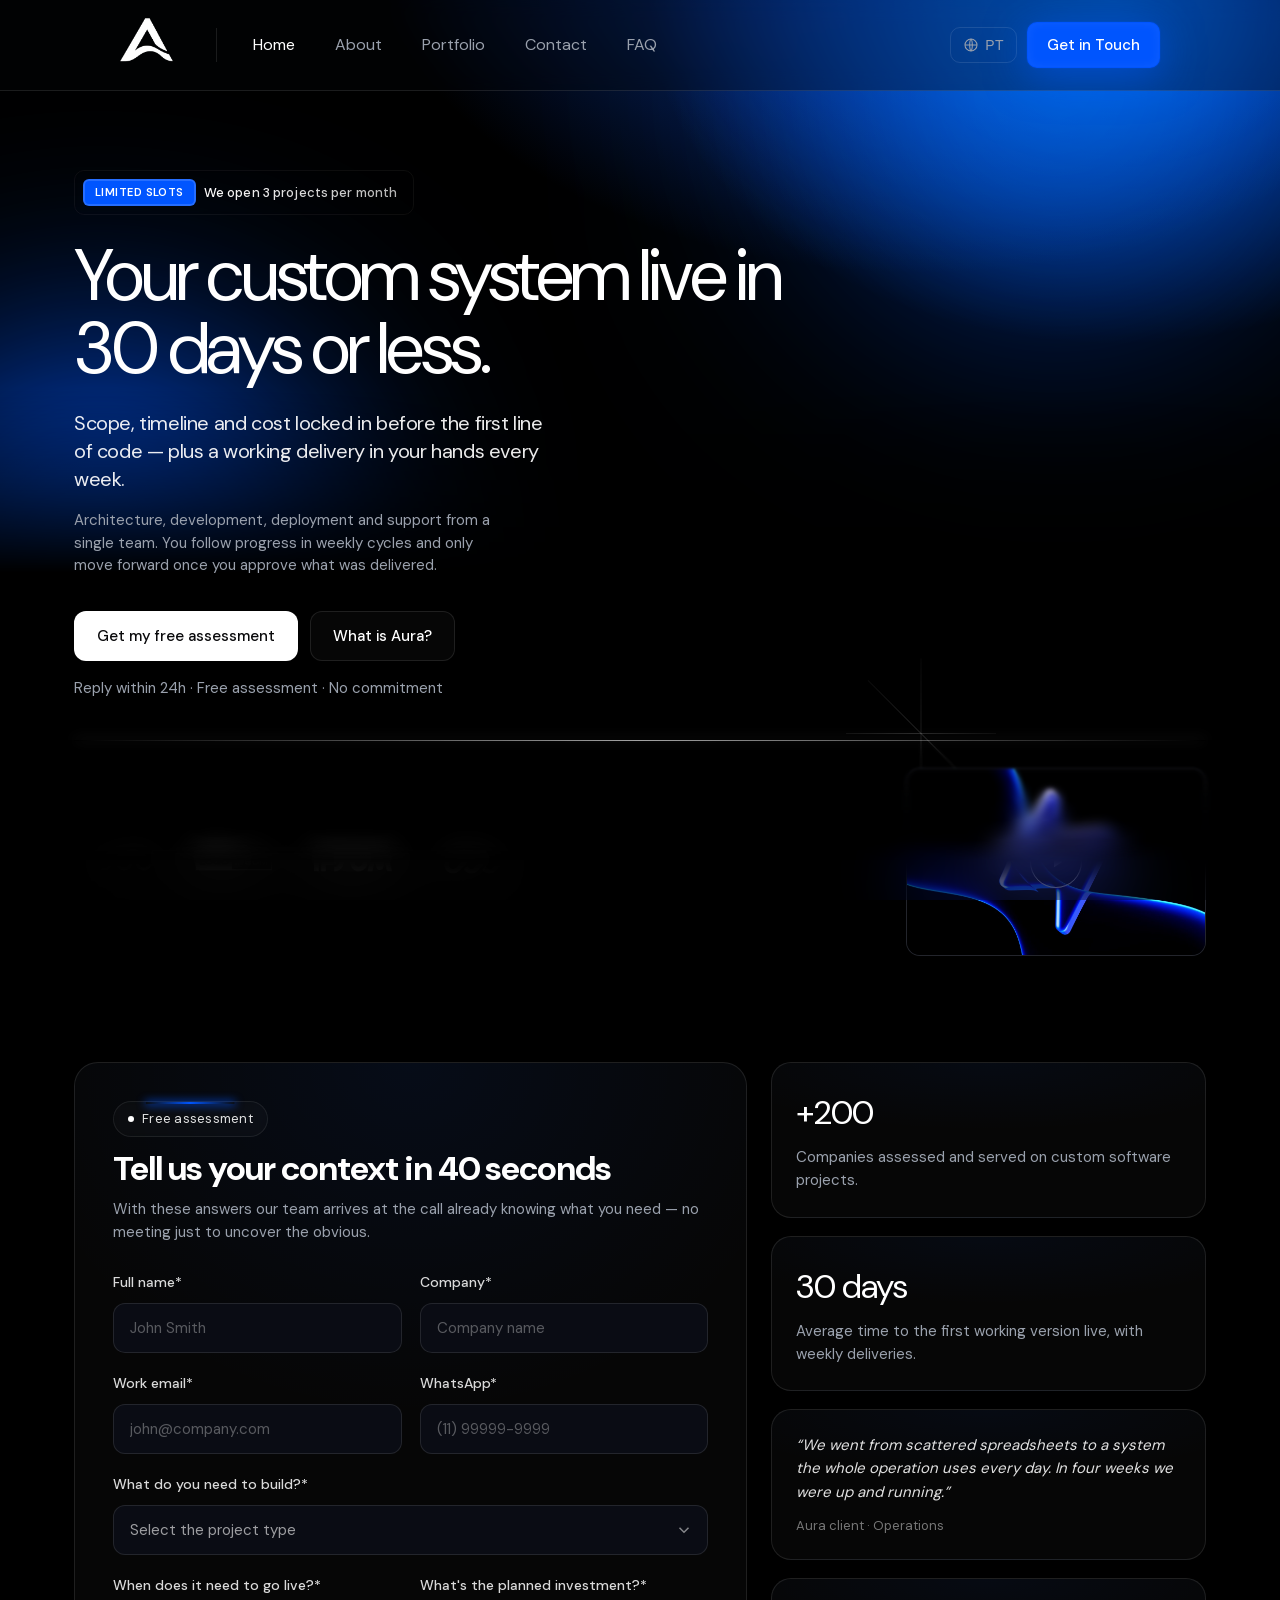
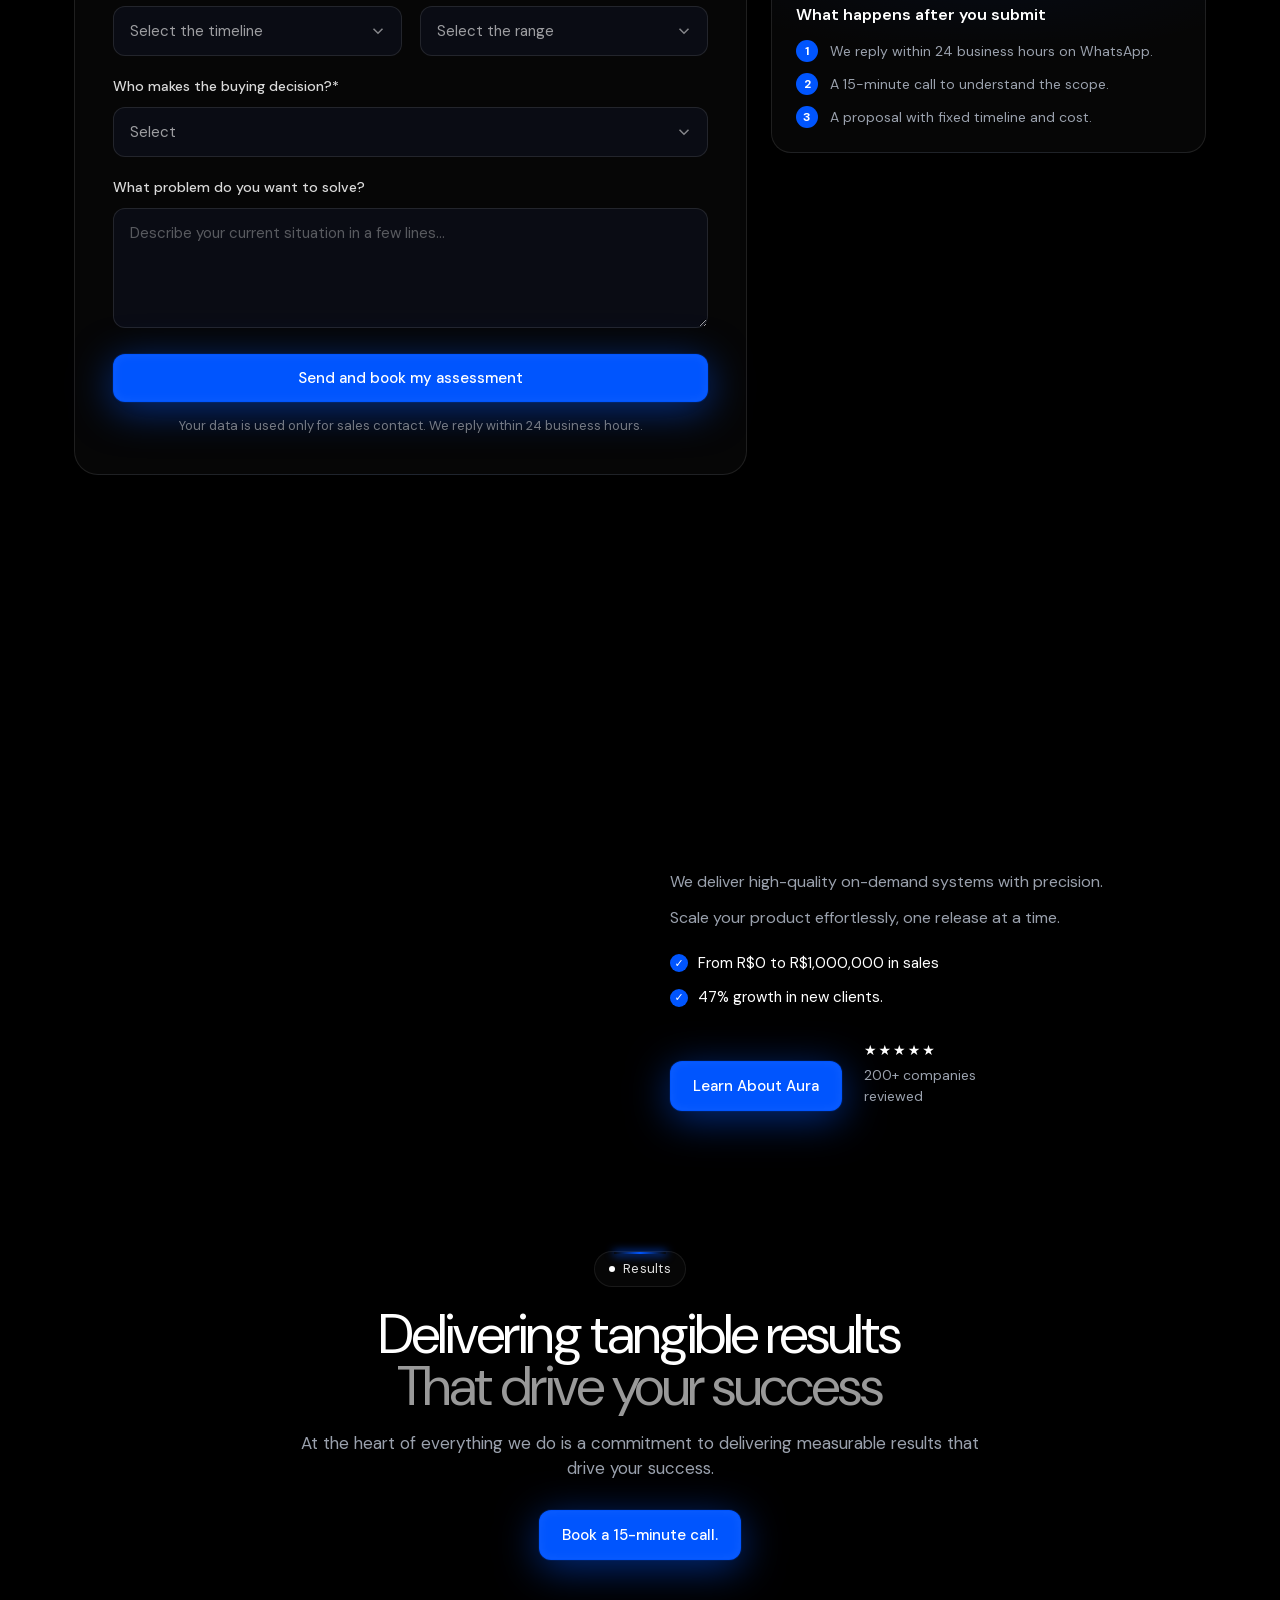
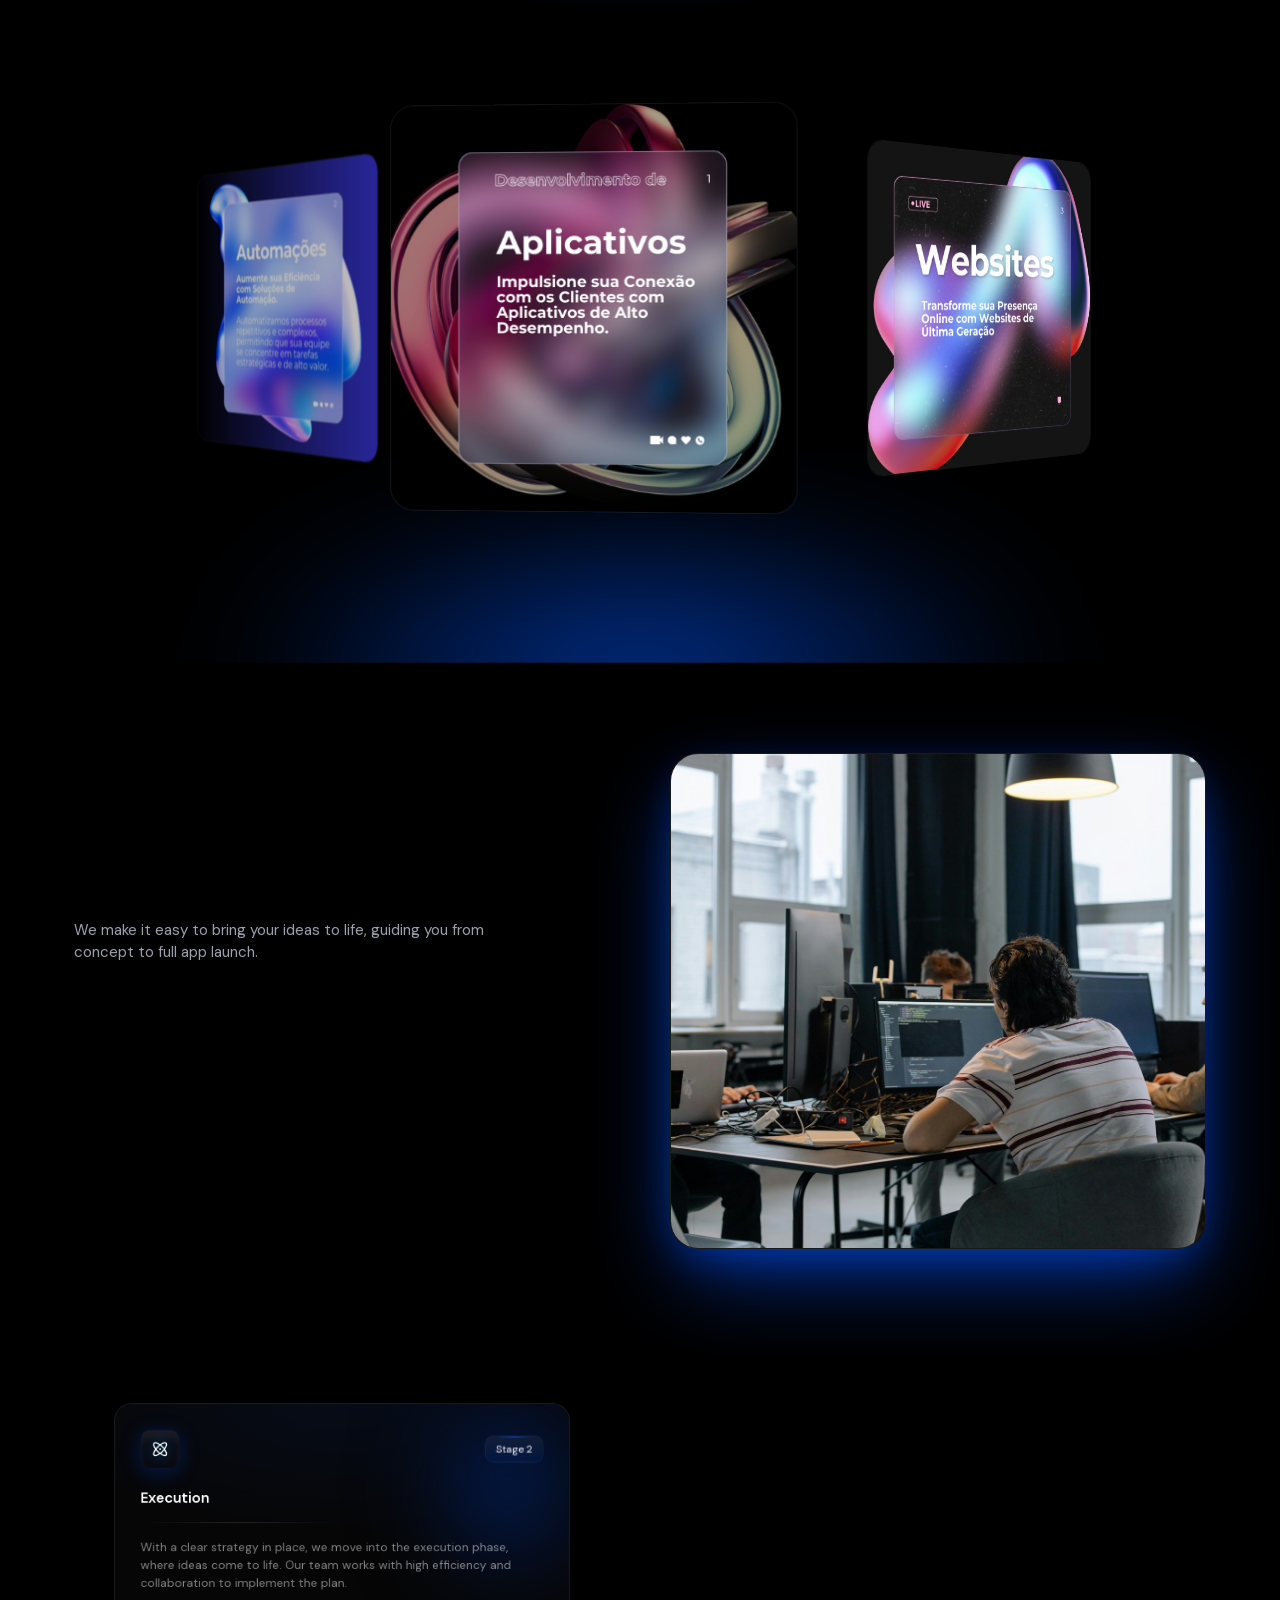
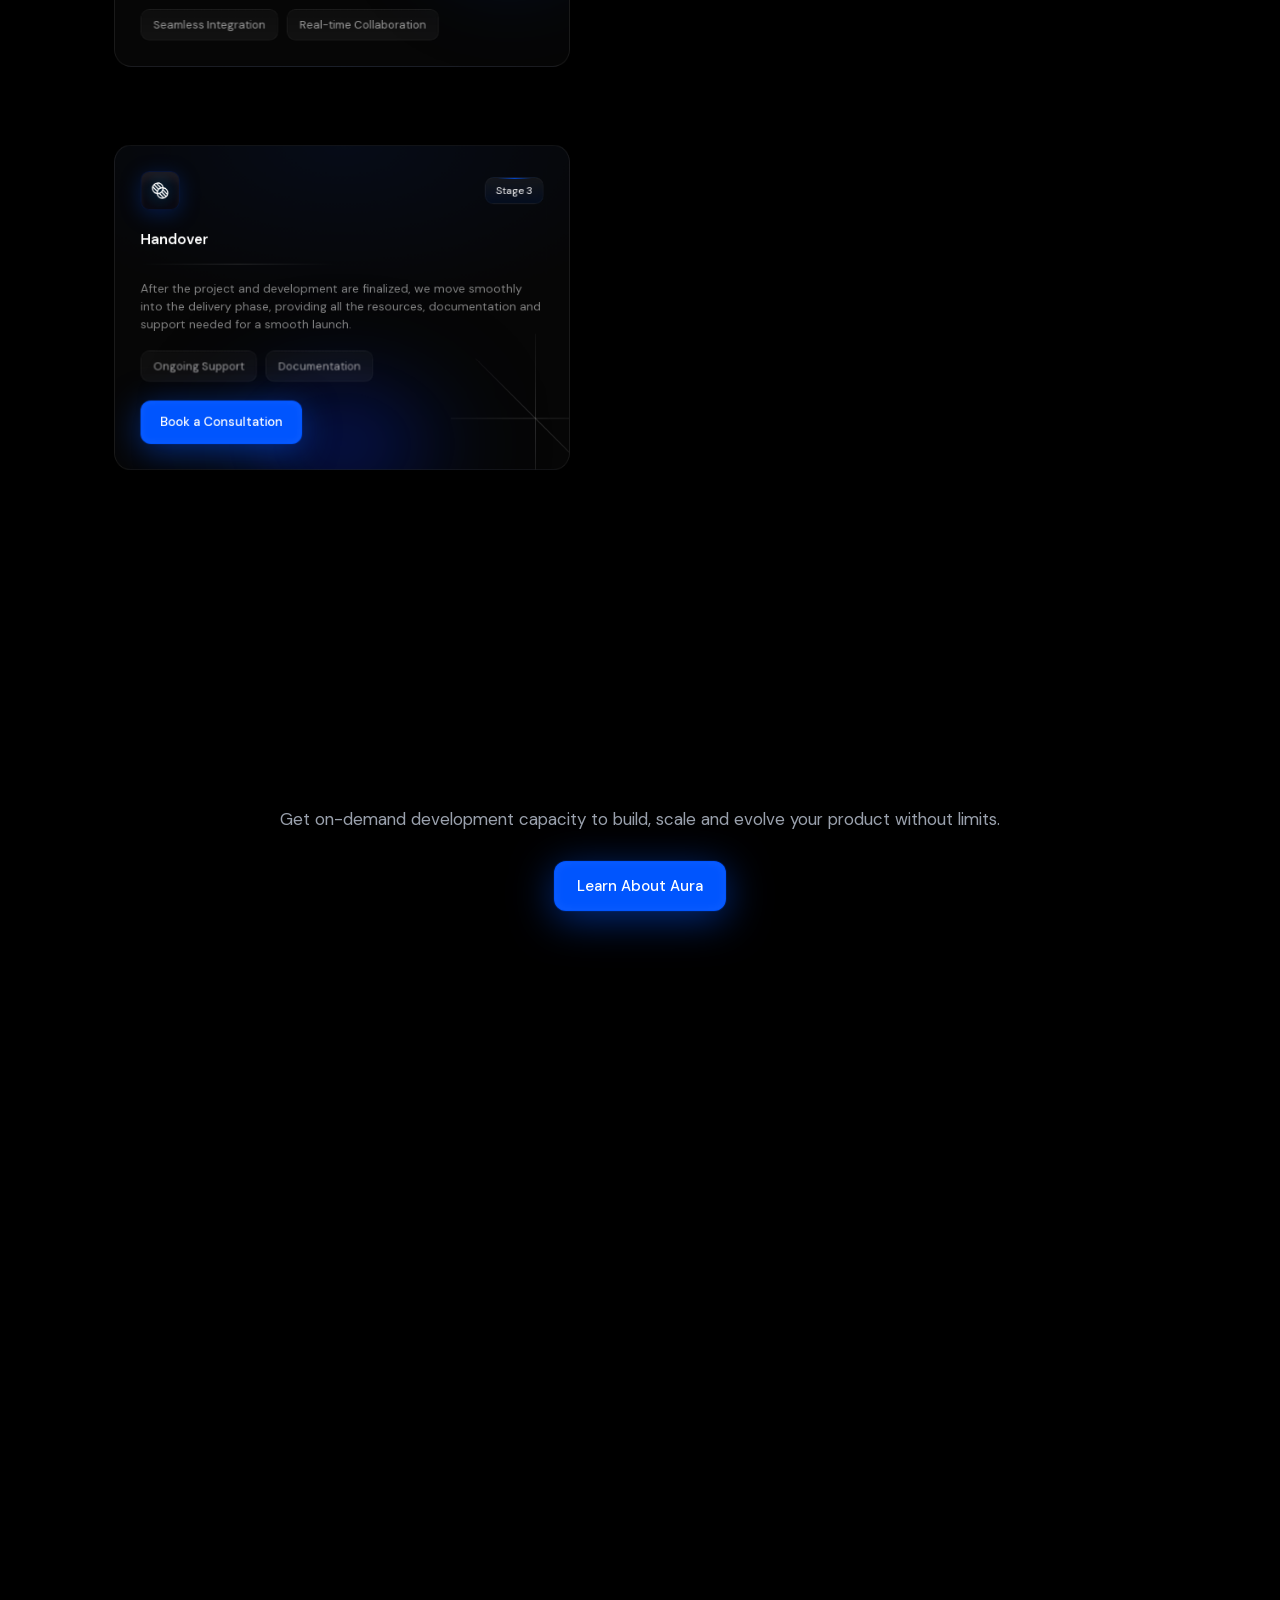
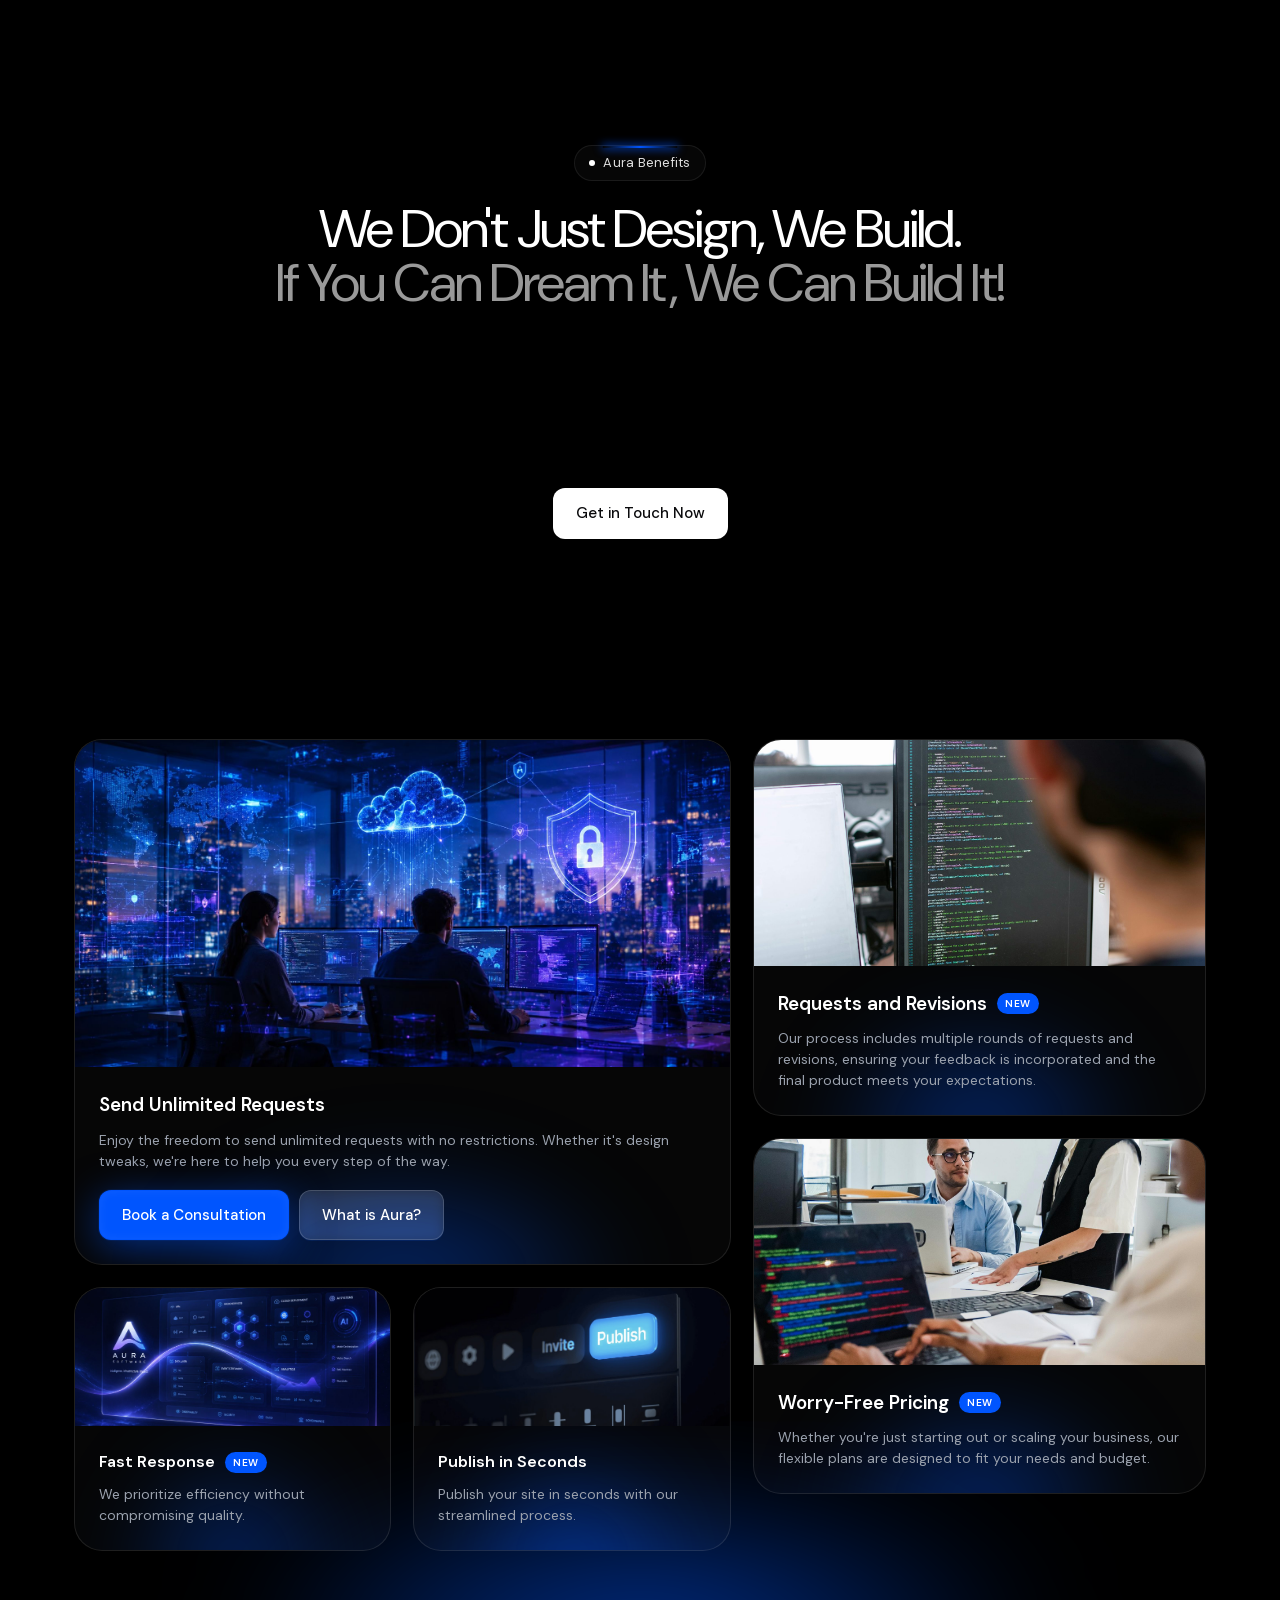
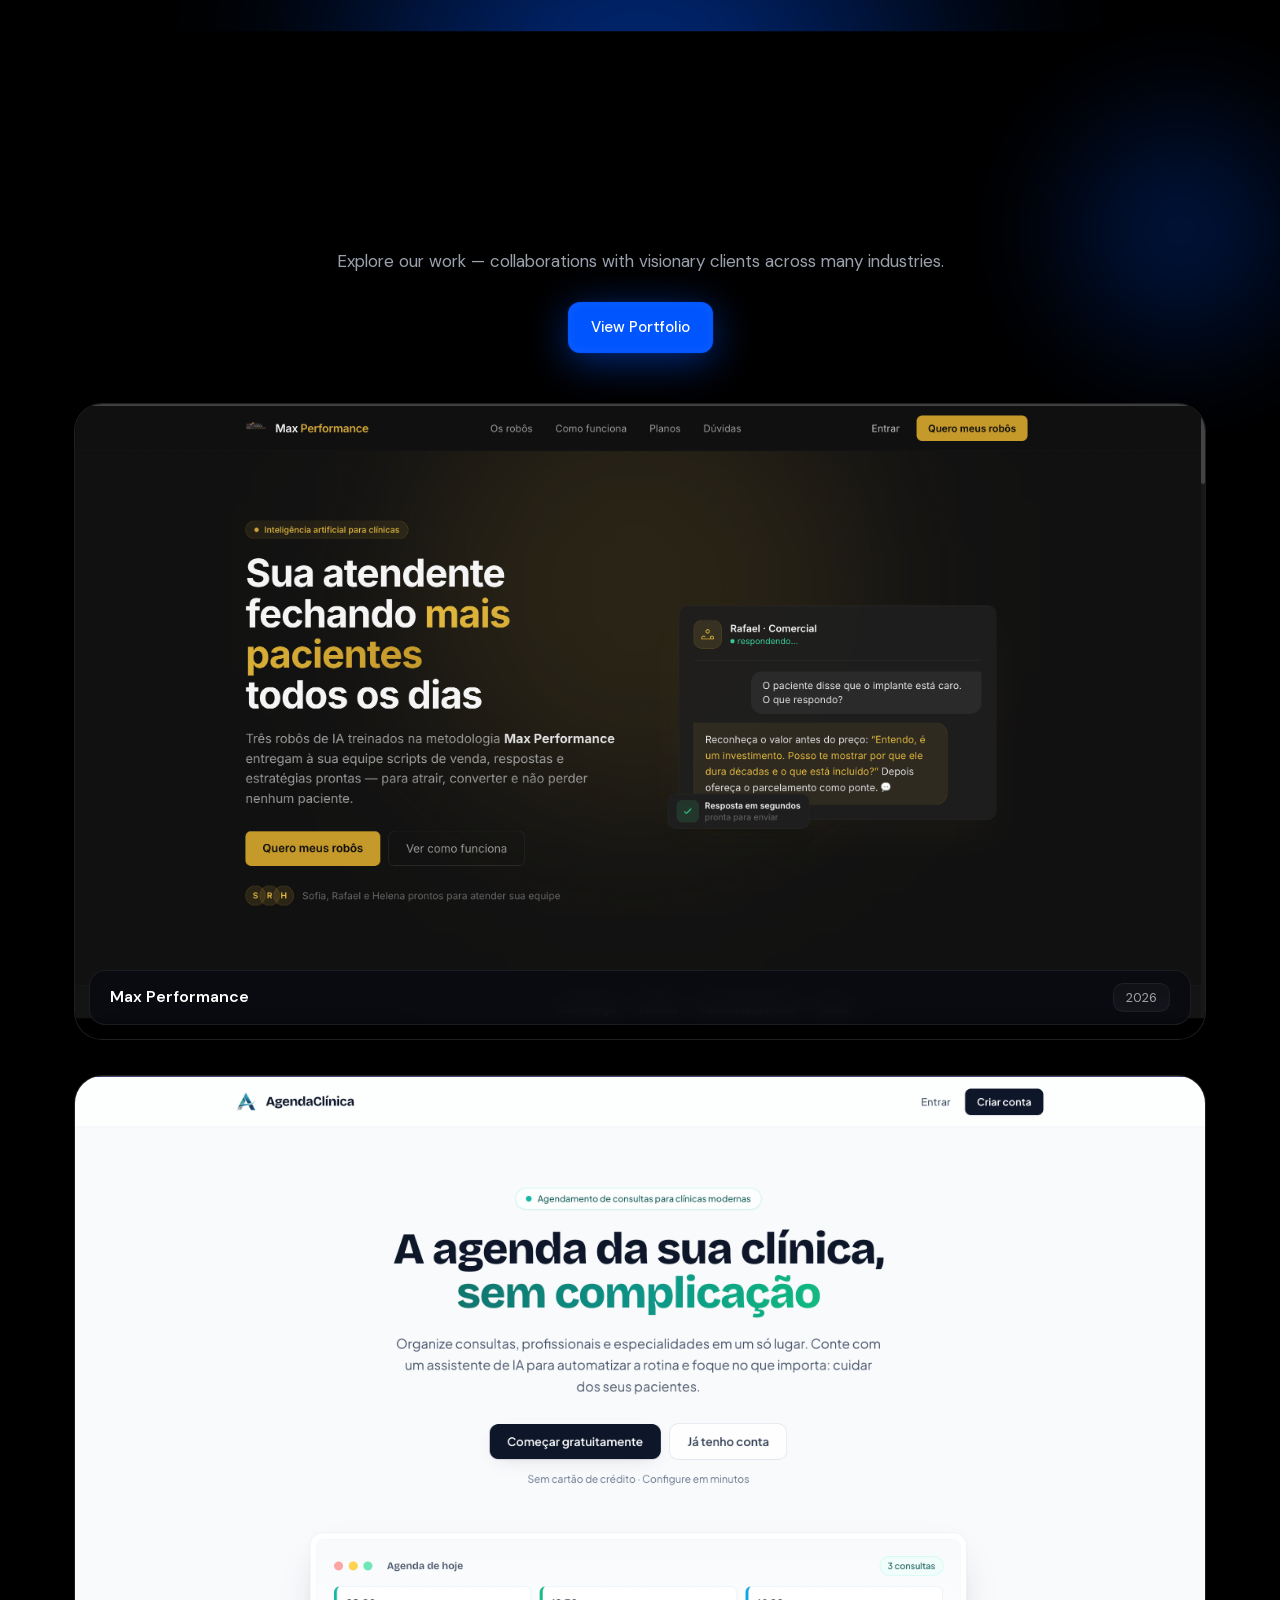
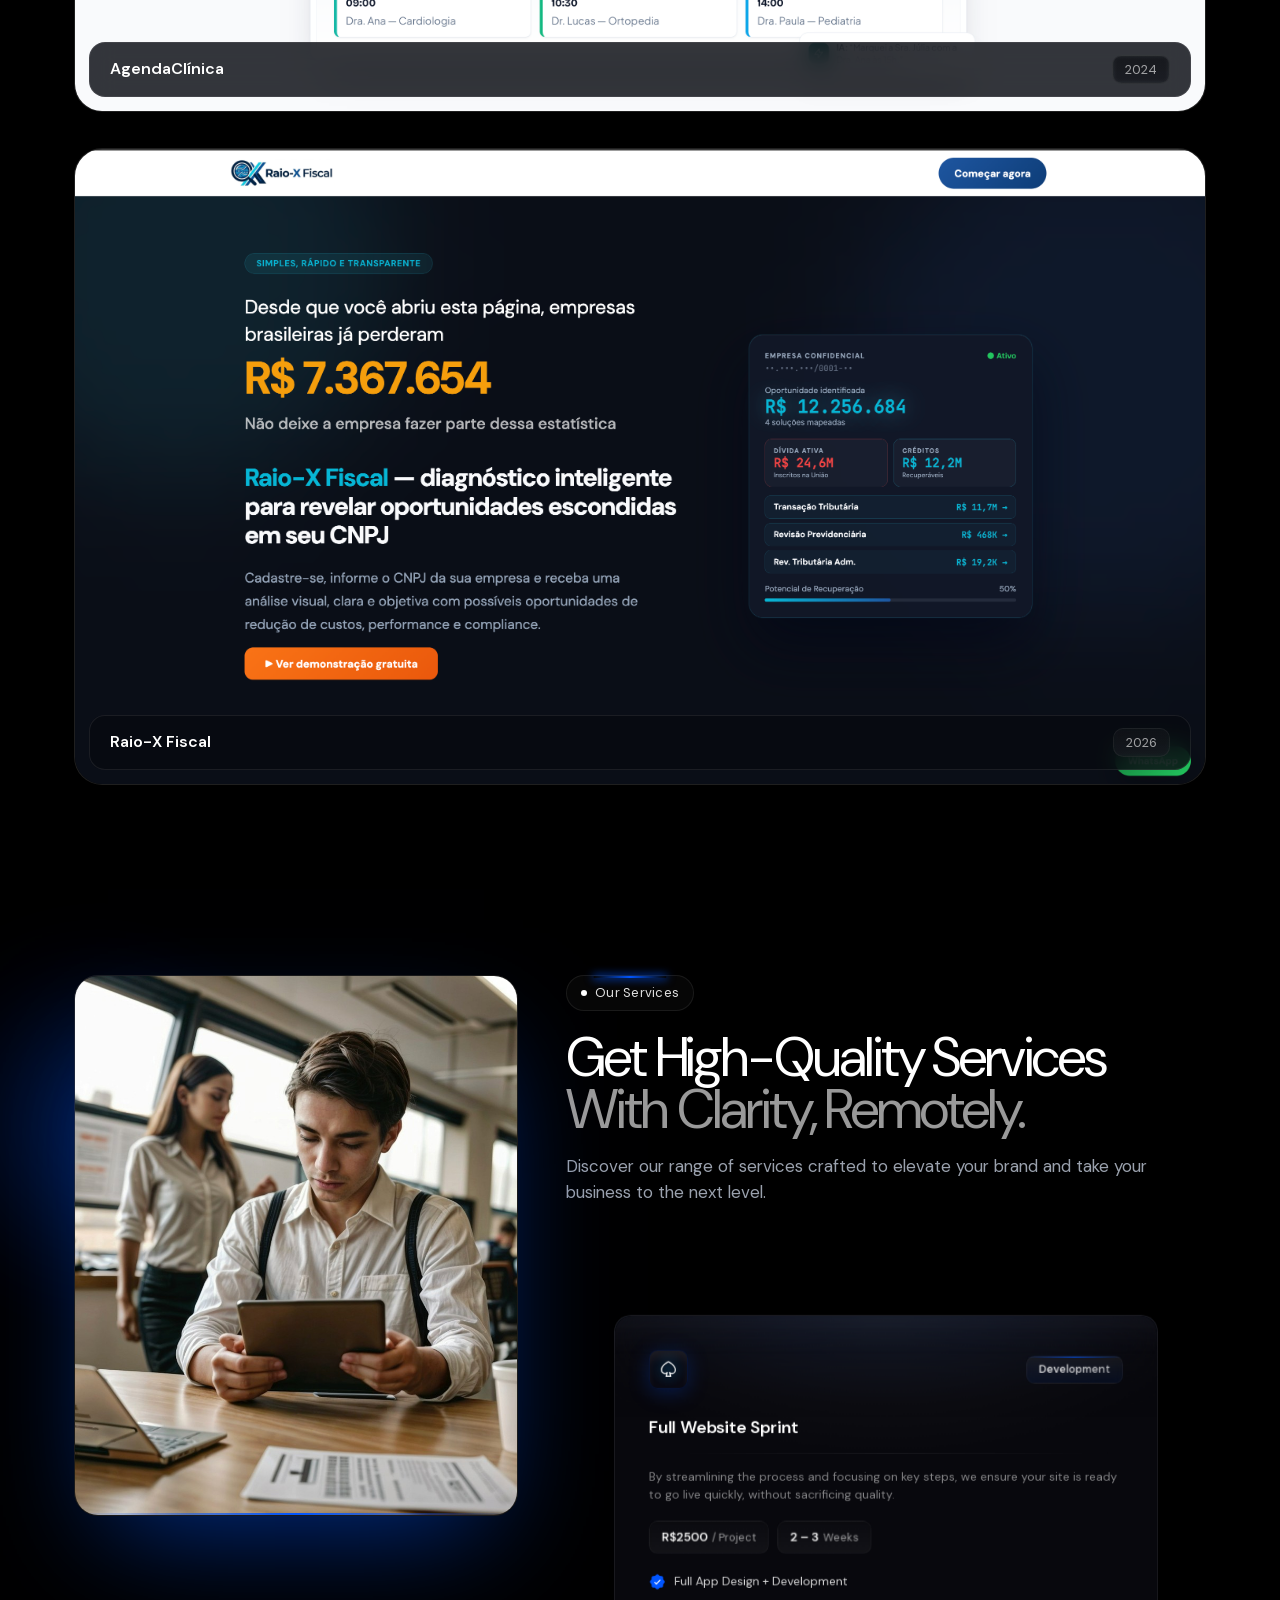
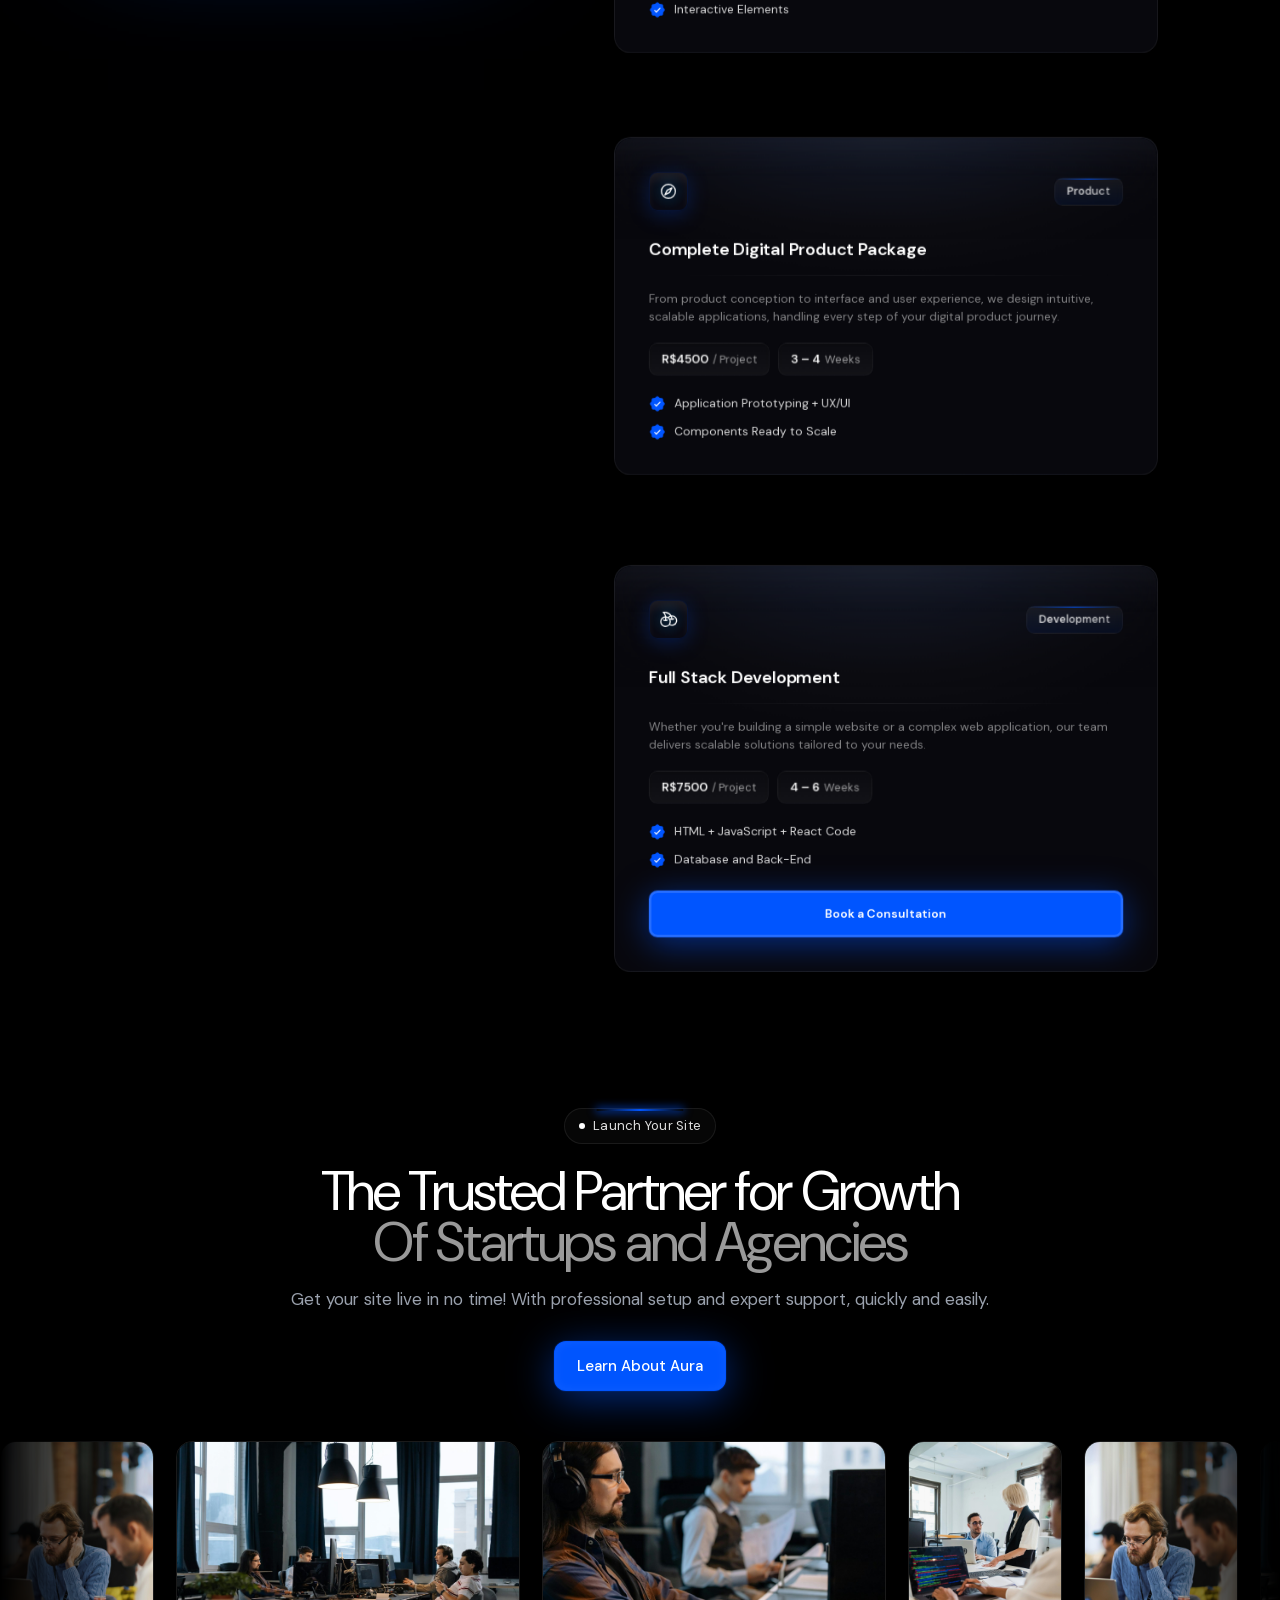
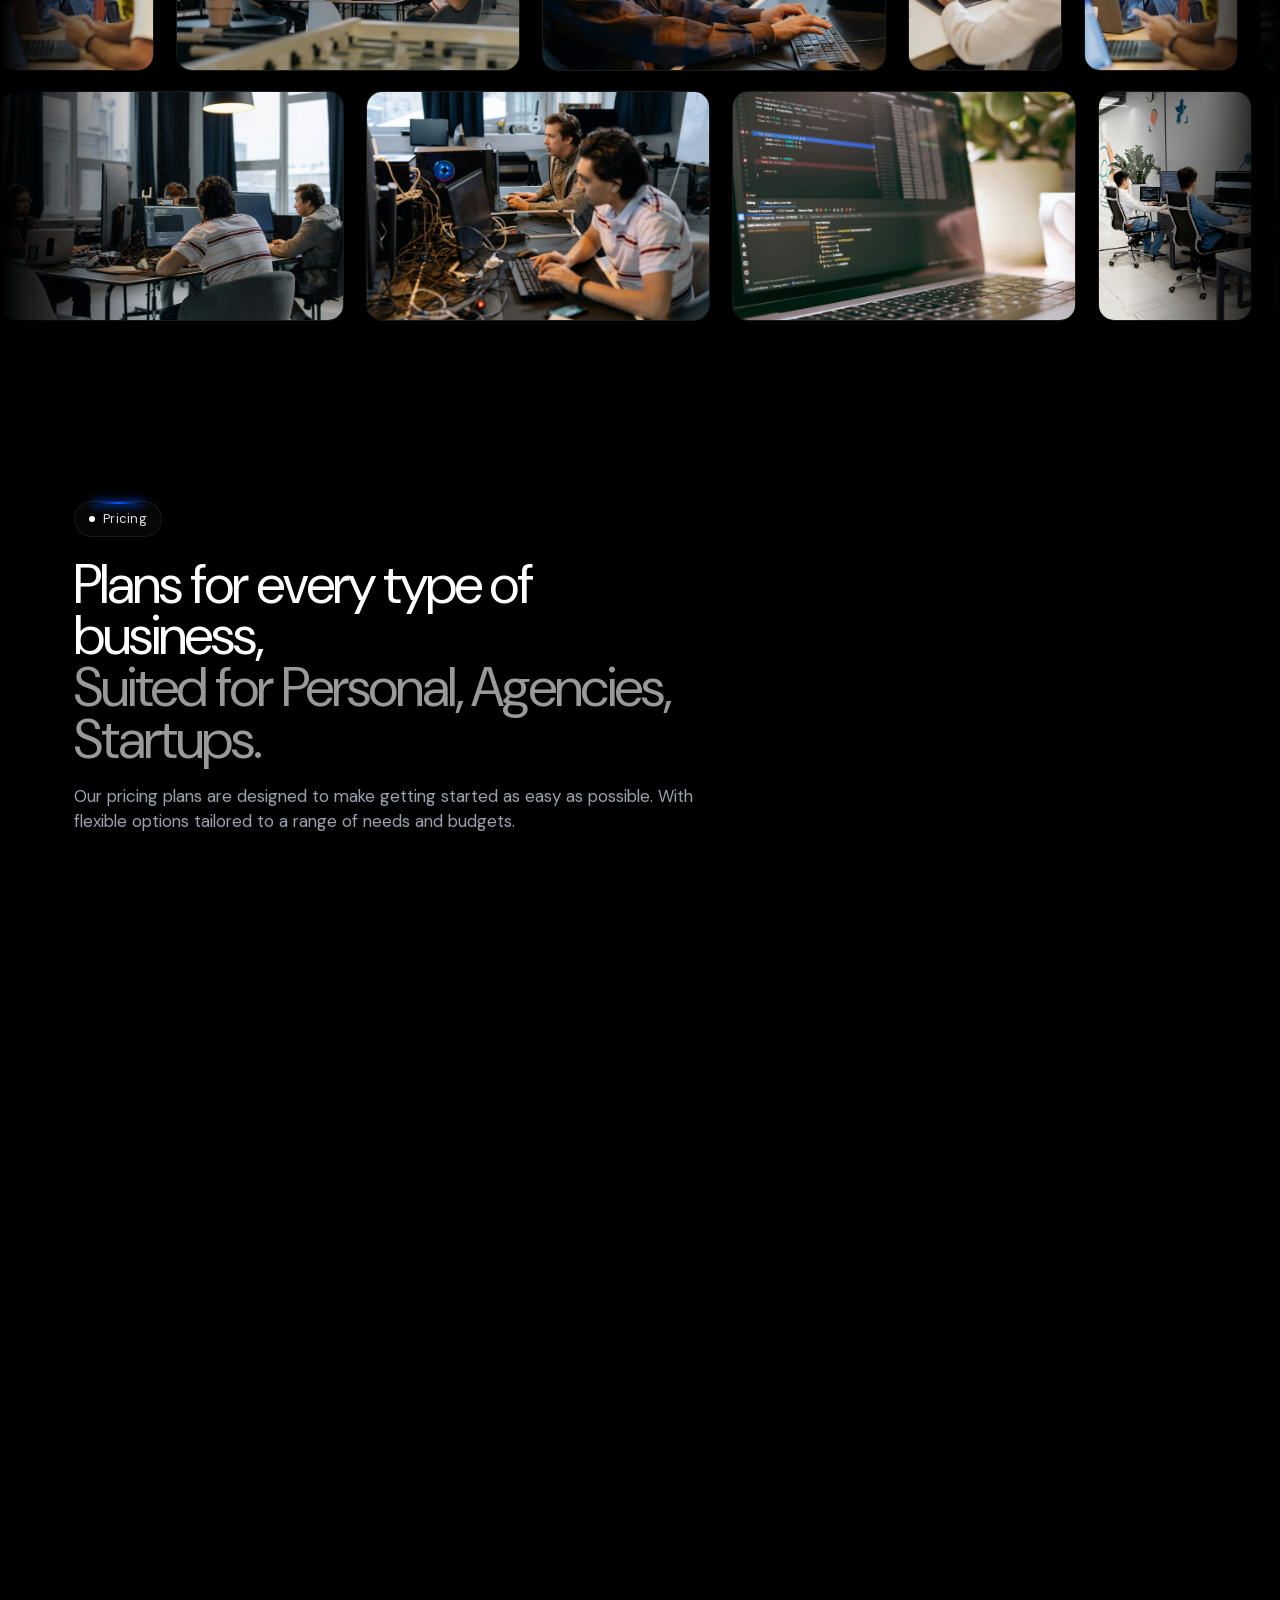
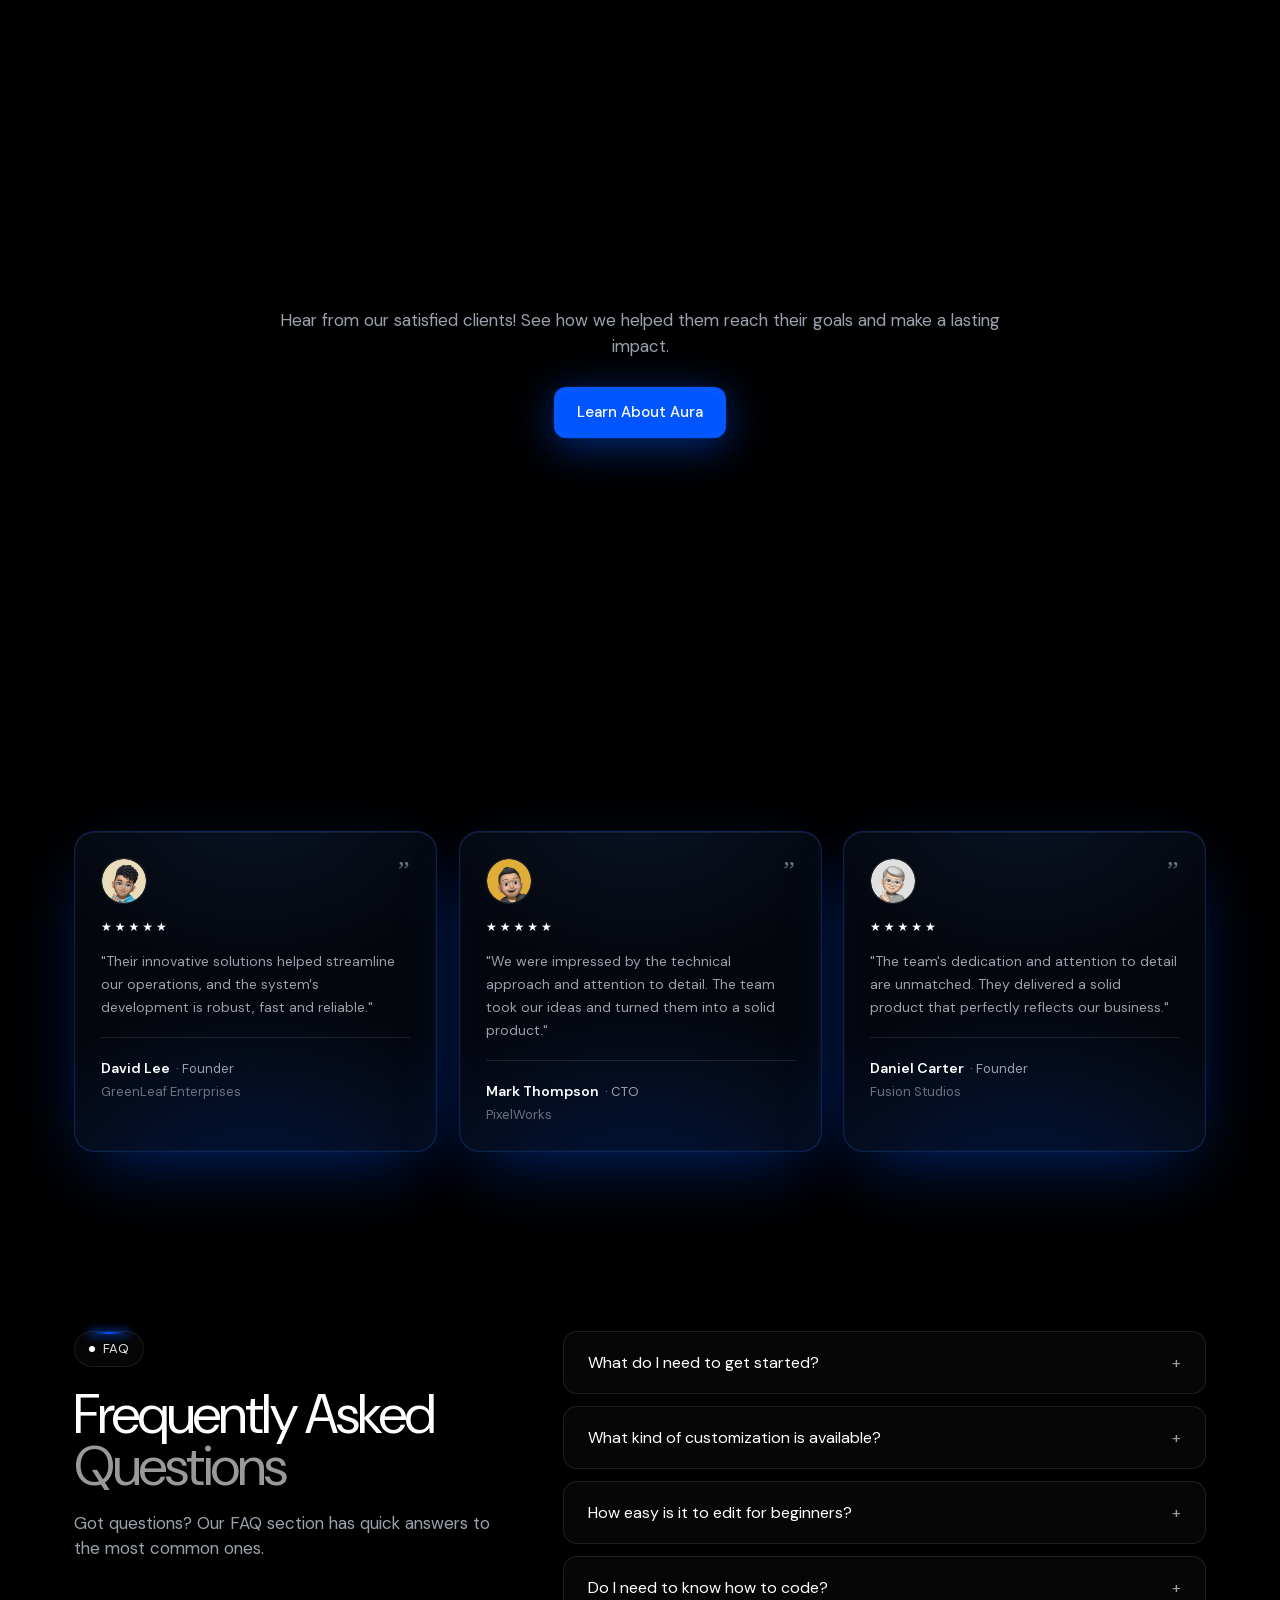
==== commit c76f8347: "Reestrutura a home como landing page de captação Aplica a estrutura de LP que conecta criativo e tim" ====
--- a/index.html
+++ b/index.html
@@ -19,7 +19,7 @@
 <meta name="twitter:card" content="summary_large_image" />
 <meta name="twitter:image" content="https://aurasoftware.cloud/assets/og-image.png" />
 <link rel="preload" href="assets/fonts/dmsans-latin.woff2" as="font" type="font/woff2" crossorigin />
-<link rel="stylesheet" href="styles.css?v=64" />
+<link rel="stylesheet" href="styles.css?v=65" />
 </head>
 <body>
 
@@ -59,18 +59,19 @@
   </div>
   <div class="container hero-inner">
     <span class="hl-tag">
-      <span class="hl-badge">NOVO</span>
-      <span class="hl-title">Estúdio nº 1 de 2025</span>
+      <span class="hl-badge">VAGAS LIMITADAS</span>
+      <span class="hl-title">Abrimos 3 projetos por mês</span>
     </span>
-    <h1>Engenharia de Software para quem exige Performance, Escala e Controle.</h1>
+    <h1>Seu sistema sob medida no ar em até 30 dias.</h1>
     <div class="hero-bottom">
       <div>
-        <p>Tecnologia não pode ser um ponto de risco dentro da sua operação — ela precisa ser um diferencial competitivo.</p>
-        <p>Na Aura Software, projetamos e desenvolvemos sistemas com foco em estabilidade, eficiência e segurança desde a base. Cada solução é pensada para sustentar crescimento, integrar processos e reduzir fricção operacional.</p>
+        <h2 class="hero-sub">Escopo, prazo e custo fechados antes da primeira linha de código — e uma entrega funcionando na sua mão a cada semana.</h2>
+        <p>Arquitetura, desenvolvimento, deploy e suporte com um único time. Você acompanha o progresso em ciclos semanais e só avança quando aprova o que foi entregue.</p>
         <div class="hero-actions">
-          <a class="btn btn-light" href="contato.html">Conecte-se Conosco</a>
+          <a class="btn btn-light" href="#diagnostico">Quero meu diagnóstico gratuito</a>
           <a class="btn" href="sobre.html">O que é Aura?</a>
         </div>
+        <p class="hero-micro">Resposta em até 24h · Diagnóstico sem custo · Sem compromisso</p>
       </div>
     </div>
     <div class="hero-strip">
@@ -91,6 +92,95 @@
       </div>
     </div>
     <hr class="hero-divider" />
+  </div>
+</section>
+
+<!-- ===================== LP · FORMULÁRIO DE QUALIFICAÇÃO (BANT) ===================== -->
+<section class="lp-form-sec" id="diagnostico">
+  <div class="container">
+    <div class="lp-form-wrap">
+      <form class="contact-form lp-form" id="lpForm" novalidate>
+        <div class="lp-form-head">
+          <span class="eyebrow">Diagnóstico gratuito</span>
+          <h2>Conte seu contexto em 40 segundos</h2>
+          <p>Com essas respostas nosso time já chega na call sabendo do que você precisa — sem reunião para descobrir o óbvio.</p>
+        </div>
+        <div class="cf-row">
+          <div class="cf-field"><label for="lp-name">Nome completo*</label><input id="lp-name" name="nome" type="text" placeholder="João Silva" required /></div>
+          <div class="cf-field"><label for="lp-company">Empresa*</label><input id="lp-company" name="empresa" type="text" placeholder="Nome da empresa" required /></div>
+        </div>
+        <div class="cf-row">
+          <div class="cf-field"><label for="lp-email">E-mail corporativo*</label><input id="lp-email" name="email" type="email" placeholder="joao@empresa.com" required /></div>
+          <div class="cf-field"><label for="lp-phone">WhatsApp*</label><input id="lp-phone" name="whatsapp" type="tel" placeholder="(11) 99999-9999" required /></div>
+        </div>
+        <div class="cf-field"><label for="lp-need">O que você precisa construir?*</label>
+          <select id="lp-need" name="necessidade" required>
+            <option value="" selected disabled>Selecione o tipo de projeto</option>
+            <option>Sistema interno / ERP sob medida</option>
+            <option>Plataforma SaaS ou MVP</option>
+            <option>Aplicativo mobile</option>
+            <option>Site institucional ou landing page</option>
+            <option>Automação e integrações entre sistemas</option>
+            <option>Refazer / resgatar um projeto travado</option>
+          </select>
+        </div>
+        <div class="cf-row">
+          <div class="cf-field"><label for="lp-timing">Quando precisa estar no ar?*</label>
+            <select id="lp-timing" name="prazo" required>
+              <option value="" selected disabled>Selecione o prazo</option>
+              <option>Com urgência — este mês</option>
+              <option>Nos próximos 30 a 60 dias</option>
+              <option>Nos próximos 3 a 6 meses</option>
+              <option>Ainda estou avaliando</option>
+            </select>
+          </div>
+          <div class="cf-field"><label for="lp-budget">Qual o investimento previsto?*</label>
+            <select id="lp-budget" name="orcamento" required>
+              <option value="" selected disabled>Selecione a faixa</option>
+              <option>Até R$ 10.000</option>
+              <option>R$ 10.000 a R$ 30.000</option>
+              <option>R$ 30.000 a R$ 80.000</option>
+              <option>Acima de R$ 80.000</option>
+              <option>Ainda não defini</option>
+            </select>
+          </div>
+        </div>
+        <div class="cf-field"><label for="lp-authority">Quem decide a contratação?*</label>
+          <select id="lp-authority" name="decisor" required>
+            <option value="" selected disabled>Selecione</option>
+            <option>Eu decido sozinho</option>
+            <option>Eu decido junto com sócios ou diretoria</option>
+            <option>Eu indico, outra pessoa aprova</option>
+          </select>
+        </div>
+        <div class="cf-field"><label for="lp-msg">Qual o problema que você quer resolver?</label><textarea id="lp-msg" name="contexto" placeholder="Descreva em poucas linhas o cenário atual..."></textarea></div>
+        <button class="btn btn-primary cf-submit" type="submit">Enviar e agendar meu diagnóstico</button>
+        <p class="lp-form-note">Seus dados são usados apenas para o contato comercial. Retornamos em até 24h úteis.</p>
+      </form>
+
+      <aside class="lp-proof">
+        <div class="lp-proof-card">
+          <span class="lp-proof-num">+200</span>
+          <p>Empresas avaliadas e atendidas em projetos de software sob medida.</p>
+        </div>
+        <div class="lp-proof-card">
+          <span class="lp-proof-num">30 dias</span>
+          <p>Prazo médio da primeira versão funcional no ar, com entregas semanais.</p>
+        </div>
+        <div class="lp-proof-card lp-quote">
+          <p>“Saímos de planilhas soltas para um sistema que a operação inteira usa todo dia. Em quatro semanas já estávamos rodando.”</p>
+          <span class="lp-quote-by">Cliente Aura · Operações</span>
+        </div>
+        <div class="lp-proof-card lp-steps">
+          <h3>O que acontece depois do envio</h3>
+          <ol>
+            <li>Retornamos em até 24h úteis pelo WhatsApp.</li>
+            <li>Call de 15 minutos para entender o escopo.</li>
+            <li>Proposta com prazo e custo fechados.</li>
+          </ol>
+        </div>
+      </aside>
+    </div>
   </div>
 </section>
 
@@ -689,8 +779,8 @@
 <div class="cursor-dot" id="cursorDot" aria-hidden="true"></div>
 <div class="view-cursor" id="viewCursor" aria-hidden="true">View Now</div>
 
-<script src="assets/i18n.js?v=6"></script>
+<script src="assets/i18n.js?v=7"></script>
 <script src="assets/lenis.min.js"></script>
-<script src="script.js?v=42"></script>
+<script src="script.js?v=43"></script>
 </body>
 </html>
--- a/styles.css
+++ b/styles.css
@@ -1257,6 +1257,34 @@
   .cf-row { grid-template-columns: 1fr; }
 }
 
+/* ===== LP: subtítulo do hero + bloco de qualificação (BANT) ===== */
+.hero-sub { font-size: 20px; line-height: 1.4; font-weight: 400; letter-spacing: -0.02em;
+  color: rgba(255,255,255,.92); max-width: 480px; margin-bottom: 16px; }
+.hero-micro { margin-top: 16px; font-size: 13px; color: rgba(255,255,255,.5); }
+.lp-form-sec { padding: 40px 0 80px; scroll-margin-top: 90px; }
+.lp-form-wrap { display: grid; grid-template-columns: 1.55fr 1fr; gap: 24px; align-items: start; }
+.lp-form-head { margin-bottom: 28px; }
+.lp-form-head h2 { font-size: clamp(26px, 3vw, 34px); line-height: 1.15; letter-spacing: -0.03em; margin: 12px 0 10px; }
+.lp-form-head p { color: var(--muted); font-size: 15px; line-height: 1.55; }
+.lp-form-note { margin-top: 14px; font-size: 13px; color: rgba(255,255,255,.45); text-align: center; }
+.lp-proof { display: flex; flex-direction: column; gap: 18px; }
+.lp-proof-card { border: 1px solid var(--border); border-radius: 20px; padding: 24px;
+  background: radial-gradient(120% 80% at 50% 0%, rgba(0,85,255,.05), transparent 55%), var(--card); }
+.lp-proof-card p { color: var(--muted); font-size: 15px; line-height: 1.55; }
+.lp-proof-num { display: block; font-size: 34px; letter-spacing: -0.03em; margin-bottom: 8px; }
+.lp-quote p { color: rgba(255,255,255,.88); font-style: italic; }
+.lp-quote-by { display: block; margin-top: 12px; font-size: 13px; color: rgba(255,255,255,.45); }
+.lp-steps h3 { font-size: 16px; font-weight: 600; margin-bottom: 14px; }
+.lp-steps ol { list-style: none; counter-reset: lp; display: flex; flex-direction: column; gap: 12px; }
+.lp-steps li { counter-increment: lp; position: relative; padding-left: 34px; color: var(--muted); font-size: 14px; line-height: 1.5; }
+.lp-steps li::before { content: counter(lp); position: absolute; left: 0; top: -1px;
+  width: 22px; height: 22px; border-radius: 50%; background: var(--blue); color: #fff;
+  font-size: 12px; font-weight: 700; display: grid; place-items: center; }
+@media (max-width: 900px) {
+  .lp-form-wrap { grid-template-columns: 1fr; }
+  .hero-sub { font-size: 18px; }
+}
+
 /* showcase desktop + mobile (página de projeto) */
 .pd-showcase { display: grid; grid-template-columns: 1.5fr 1fr; gap: 24px; margin-top: 34px; }
 .pd-showcase figure { margin: 0; border-radius: 16px; border: 1px solid var(--border); overflow: hidden; height: 460px; background: var(--bg-soft); }
